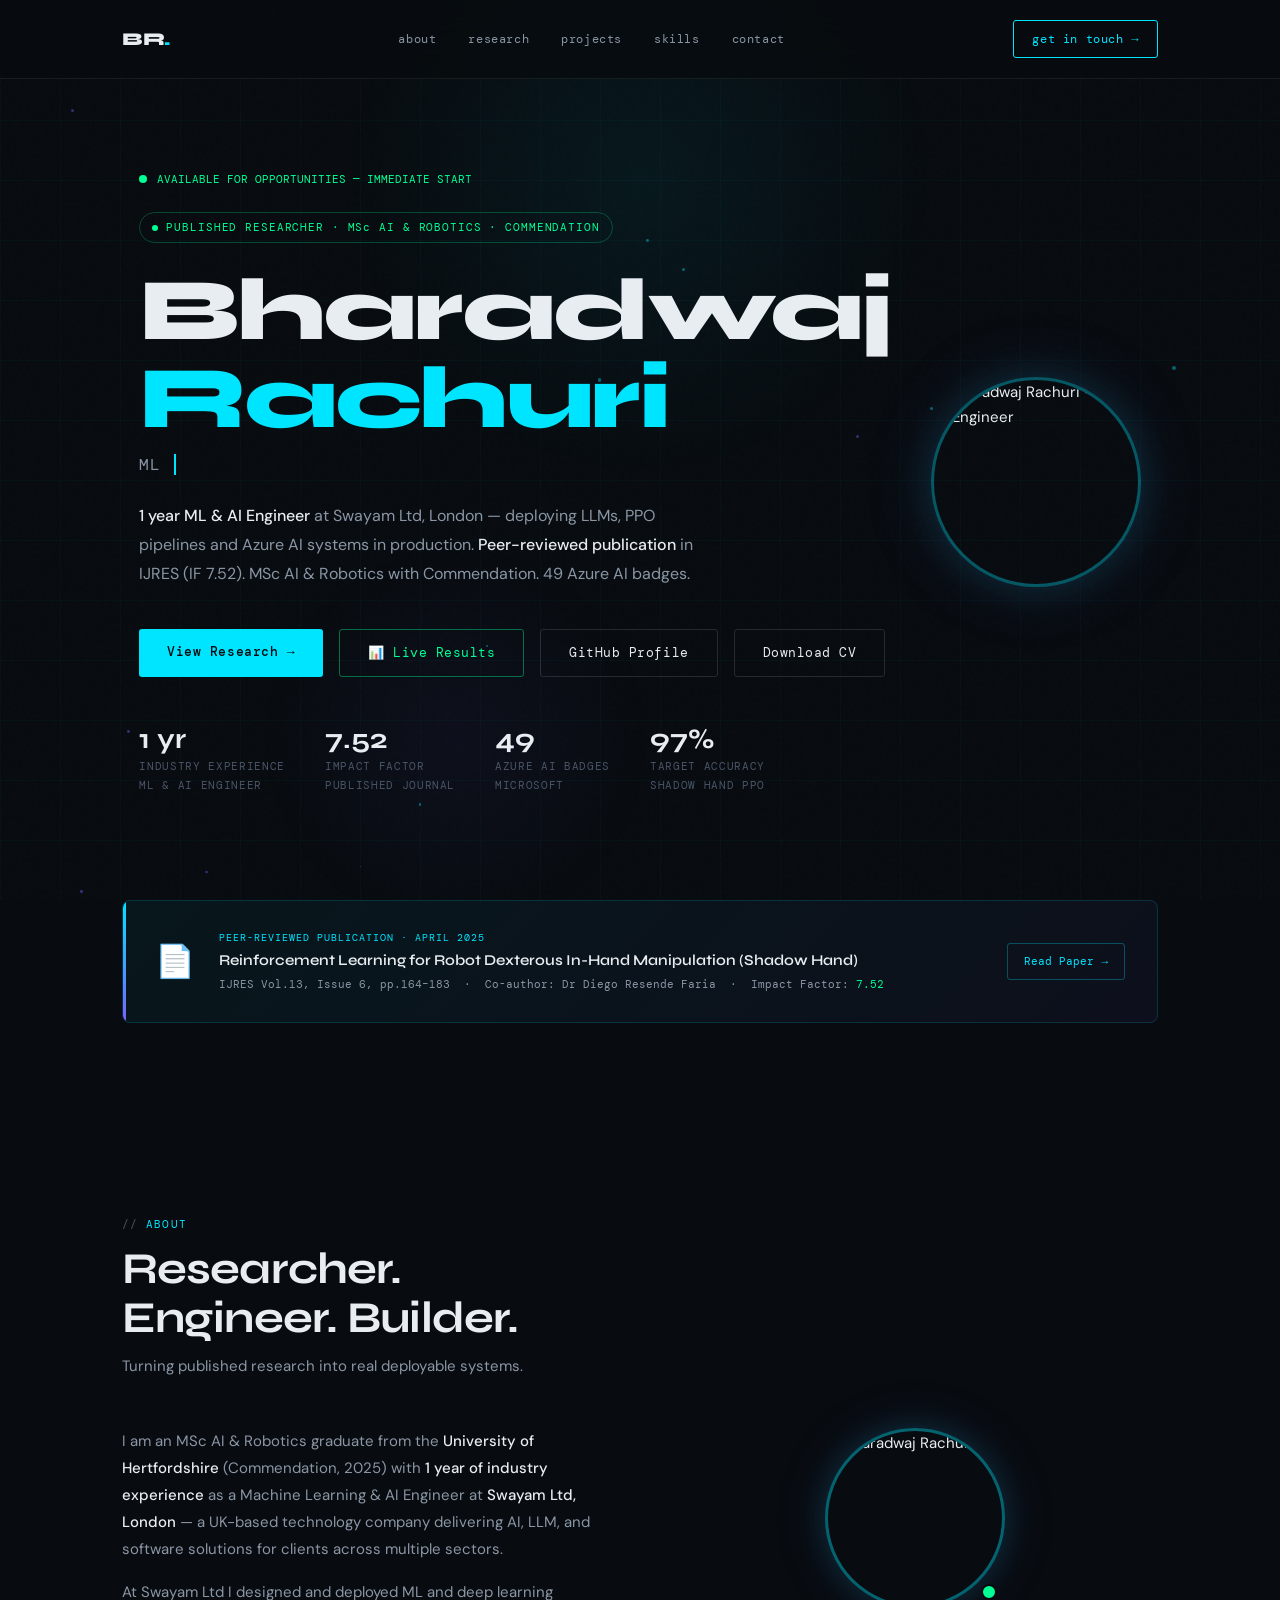
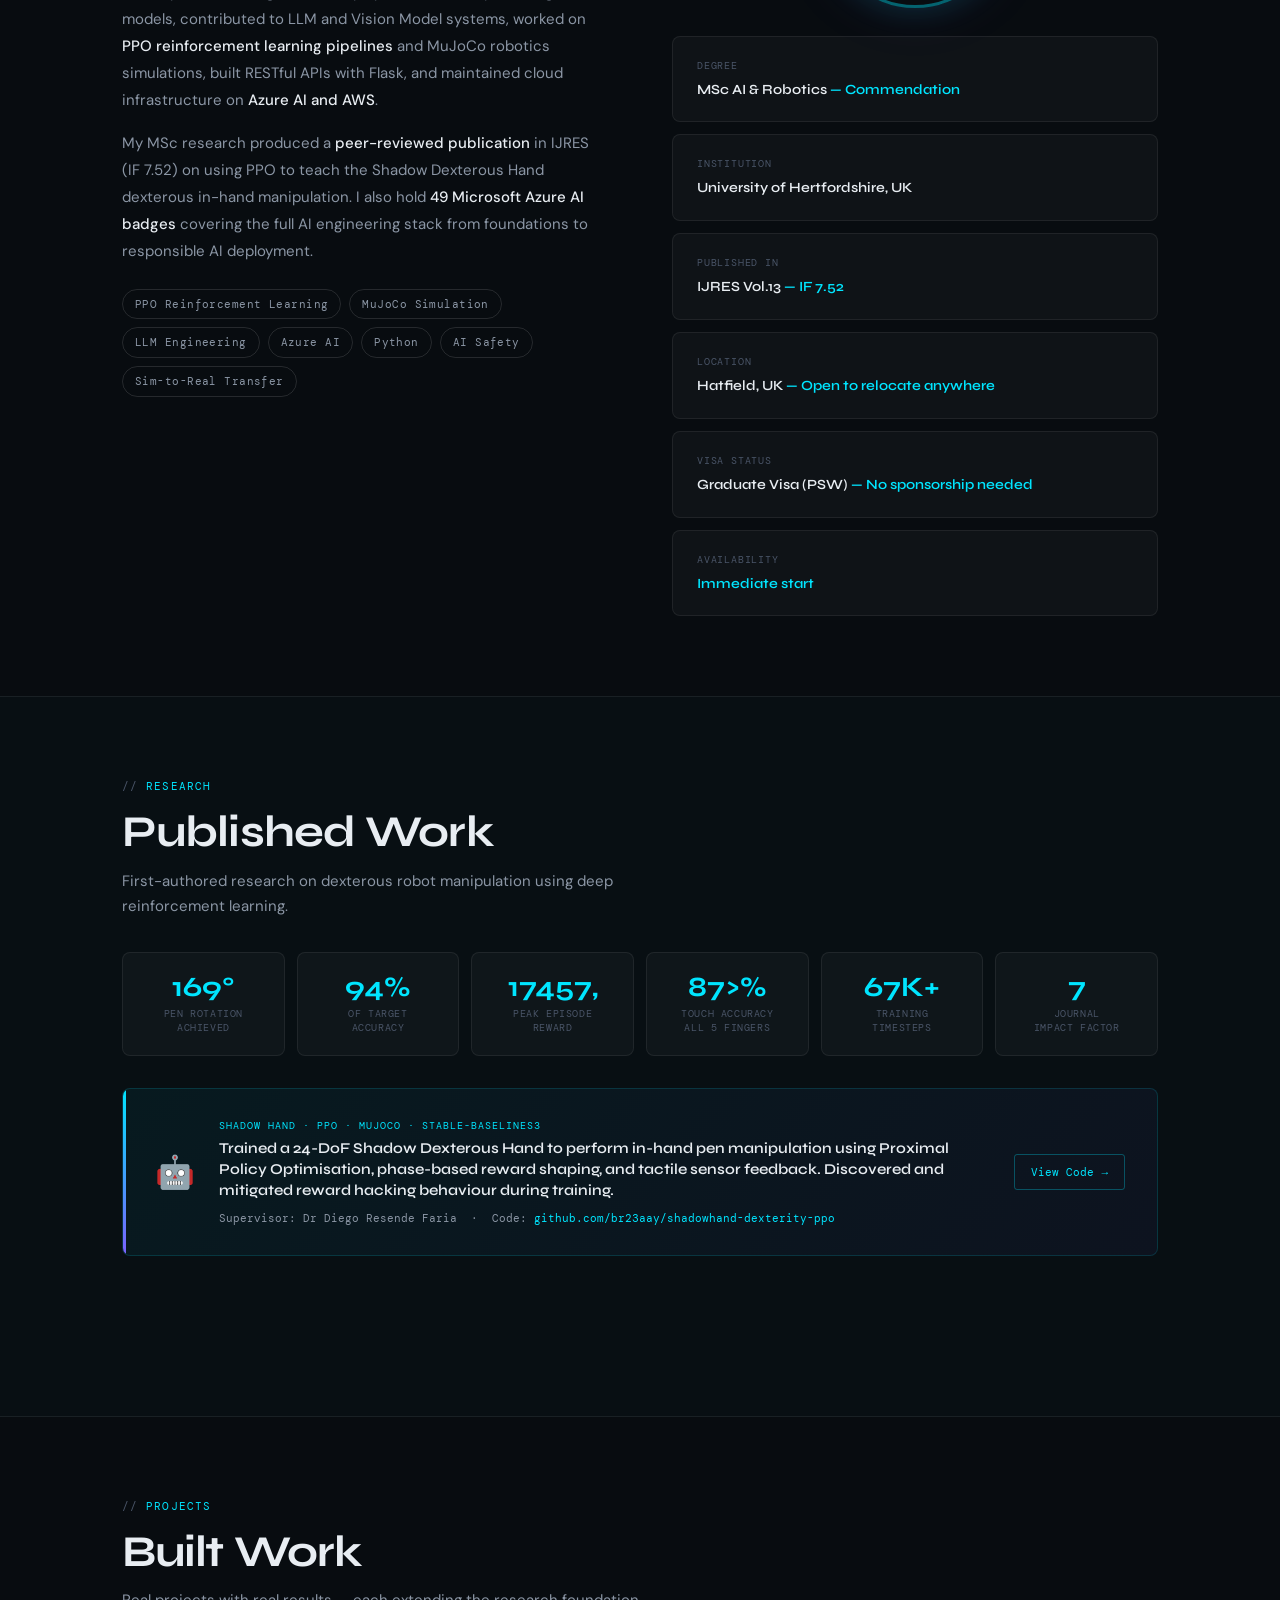
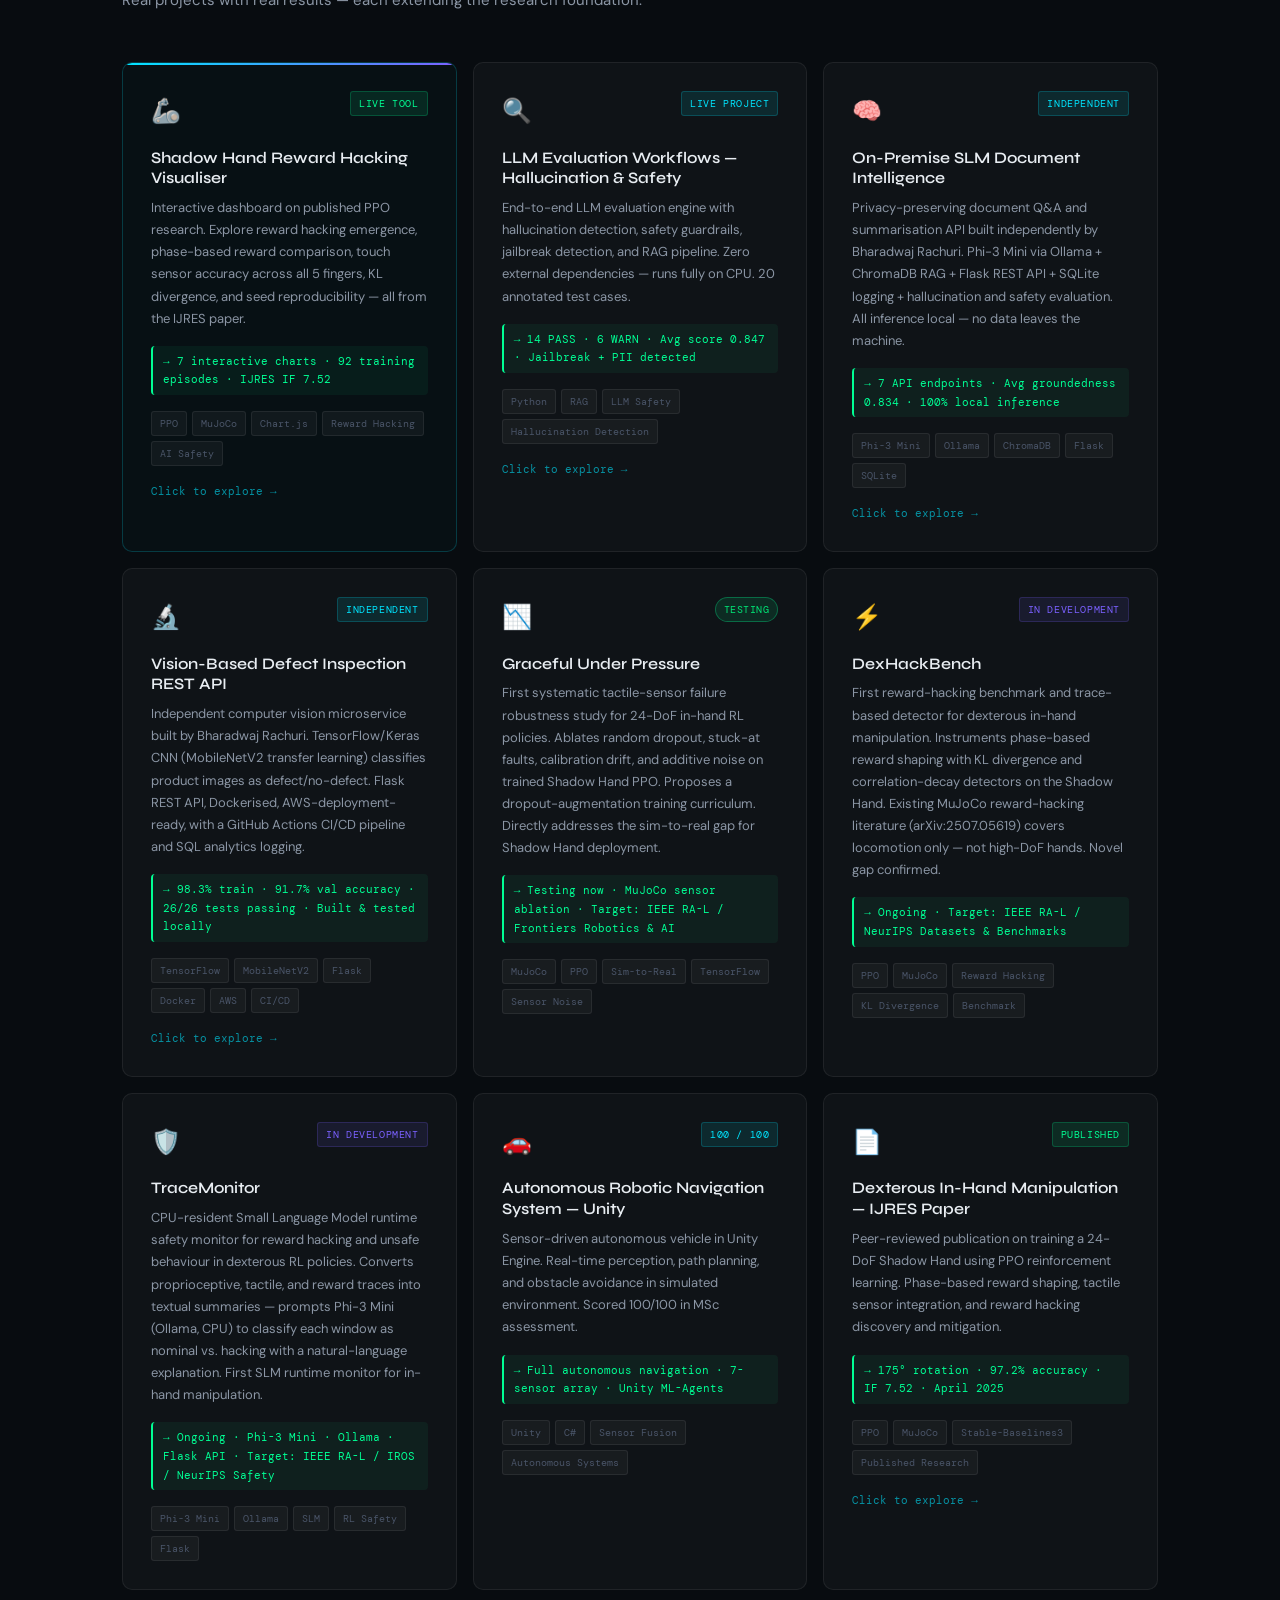
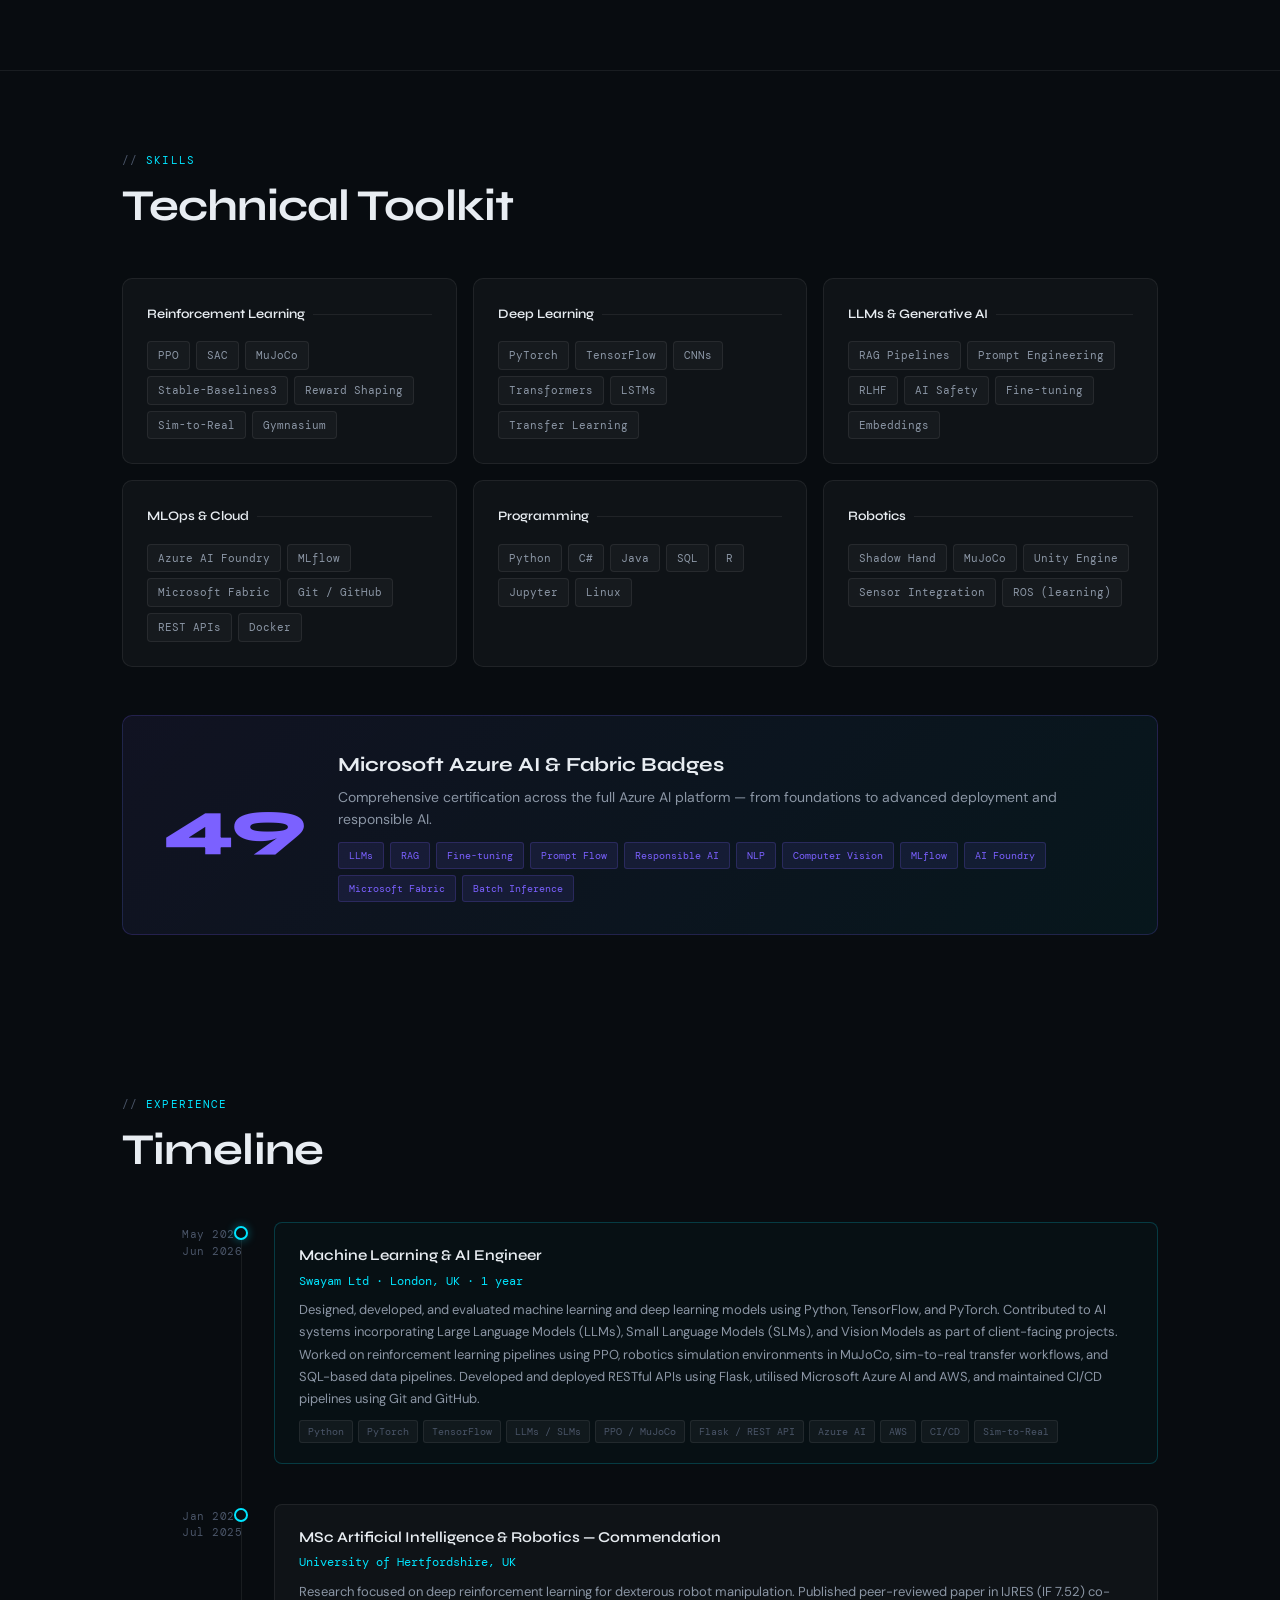
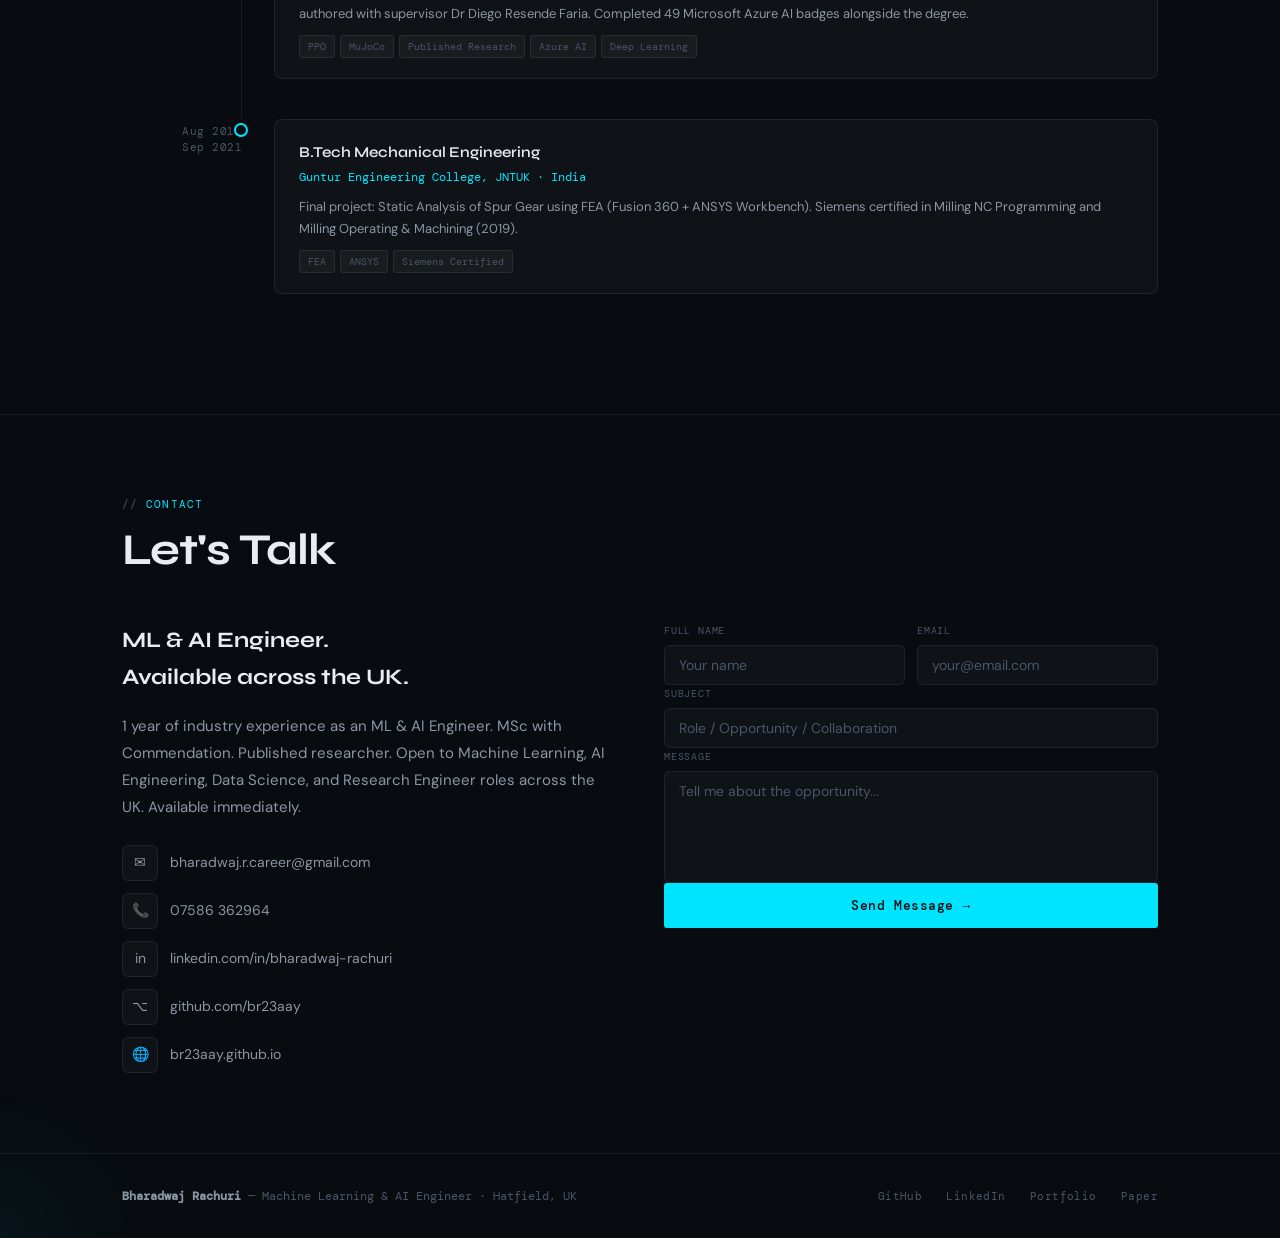
==== index.html @ def042d3 "Refactor project cards and add modals for details" ====
<!DOCTYPE html>
<html lang="en">
<head>
<meta charset="UTF-8">
<meta name="viewport" content="width=device-width, initial-scale=1.0">
<title>Bharadwaj Rachuri — Machine Learning & AI Engineer</title>

<!-- SEO -->
<meta name="description" content="Machine Learning & AI Engineer with 1 year industry experience. MSc AI & Robotics (Commendation). Peer-reviewed publication in IJRES (IF 7.52). 49 Azure AI badges. Based in Hatfield, UK.">
<meta name="keywords" content="Machine Learning Engineer, AI Engineer, Reinforcement Learning, Shadow Hand, PPO, MuJoCo, LLM, RAG, Azure AI, Python, PyTorch, UK">
<meta name="author" content="Bharadwaj Rachuri">
<meta name="robots" content="index, follow">

<!-- Open Graph — LinkedIn / Twitter previews -->
<meta property="og:title" content="Bharadwaj Rachuri — ML & AI Engineer | Published Researcher">
<meta property="og:description" content="1 year industry experience · MSc AI & Robotics Commendation · IJRES published paper (IF 7.52) · 49 Azure AI badges · Available immediately across UK.">
<meta property="og:image" content="https://raw.githubusercontent.com/br23aay/br23aay.github.io/main/Photo.jpg">
<meta property="og:url" content="https://br23aay.github.io">
<meta property="og:type" content="website">
<meta property="og:site_name" content="Bharadwaj Rachuri Portfolio">

<!-- Twitter Card -->
<meta name="twitter:card" content="summary_large_image">
<meta name="twitter:title" content="Bharadwaj Rachuri — ML & AI Engineer">
<meta name="twitter:description" content="Published researcher · MSc AI & Robotics · 49 Azure AI badges · Available immediately in UK">
<meta name="twitter:image" content="https://raw.githubusercontent.com/br23aay/br23aay.github.io/main/Photo.jpg">

<!-- Canonical -->
<link rel="canonical" href="https://br23aay.github.io">

<!-- Google tag (gtag.js) -->
<script async src="https://www.googletagmanager.com/gtag/js?id=G-F2FKEY97EV"></script>
<script>
  window.dataLayer = window.dataLayer || [];
  function gtag(){dataLayer.push(arguments);}
  gtag('js', new Date());
  gtag('config', 'G-F2FKEY97EV');
</script>
<link rel="preconnect" href="https://fonts.googleapis.com">
<link href="https://fonts.googleapis.com/css2?family=Syne:wght@400;500;600;700;800&family=DM+Mono:ital,wght@0,300;0,400;0,500;1,300&family=DM+Sans:ital,opsz,wght@0,9..40,300;0,9..40,400;0,9..40,500;1,9..40,300&display=swap" rel="stylesheet">
<style>
  :root {
    --bg: #080C10;
    --bg2: #0D1117;
    --bg3: #111820;
    --border: rgba(255,255,255,0.07);
    --border2: rgba(255,255,255,0.12);
    --accent: #00E5FF;
    --accent2: #7B61FF;
    --accent3: #00FF94;
    --text: #E8EDF2;
    --text2: #8B96A5;
    --text3: #4A5568;
    --card: rgba(255,255,255,0.03);
    --card-hover: rgba(255,255,255,0.06);
    --glow: 0 0 40px rgba(0,229,255,0.12);
    --glow2: 0 0 40px rgba(123,97,255,0.12);
  }

  *, *::before, *::after { box-sizing: border-box; margin: 0; padding: 0; }

  html { scroll-behavior: smooth; }

  body {
    background: var(--bg);
    color: var(--text);
    font-family: 'DM Sans', sans-serif;
    font-size: 15px;
    line-height: 1.7;
    overflow-x: hidden;
  }

  /* NOISE TEXTURE OVERLAY */
  body::before {
    content: '';
    position: fixed;
    inset: 0;
    background-image: url("data:image/svg+xml,%3Csvg viewBox='0 0 256 256' xmlns='http://www.w3.org/2000/svg'%3E%3Cfilter id='noise'%3E%3CfeTurbulence type='fractalNoise' baseFrequency='0.9' numOctaves='4' stitchTiles='stitch'/%3E%3C/filter%3E%3Crect width='100%25' height='100%25' filter='url(%23noise)' opacity='0.03'/%3E%3C/svg%3E");
    pointer-events: none;
    z-index: 0;
    opacity: 0.4;
  }

  /* GRID BACKGROUND */
  body::after {
    content: '';
    position: fixed;
    inset: 0;
    background-image:
      linear-gradient(rgba(0,229,255,0.03) 1px, transparent 1px),
      linear-gradient(90deg, rgba(0,229,255,0.03) 1px, transparent 1px);
    background-size: 60px 60px;
    pointer-events: none;
    z-index: 0;
  }

  .container { max-width: 1100px; margin: 0 auto; padding: 0 2rem; position: relative; z-index: 1; }

  /* ---- NAV ---- */
  nav {
    position: fixed;
    top: 0; left: 0; right: 0;
    z-index: 100;
    padding: 1.25rem 0;
    background: rgba(8,12,16,0.85);
    backdrop-filter: blur(20px);
    border-bottom: 1px solid var(--border);
  }
  nav .inner {
    max-width: 1100px; margin: 0 auto; padding: 0 2rem;
    display: flex; align-items: center; justify-content: space-between;
  }
  .nav-logo {
    font-family: 'Syne', sans-serif;
    font-weight: 800;
    font-size: 18px;
    color: var(--text);
    text-decoration: none;
    letter-spacing: -0.02em;
  }
  .nav-logo span { color: var(--accent); }
  .nav-links { display: flex; gap: 2rem; list-style: none; }
  .nav-links a {
    font-family: 'DM Mono', monospace;
    font-size: 12px;
    color: var(--text2);
    text-decoration: none;
    letter-spacing: 0.05em;
    transition: color 0.2s;
  }
  .nav-links a:hover { color: var(--accent); }
  .nav-cta {
    font-family: 'DM Mono', monospace;
    font-size: 12px;
    padding: 8px 18px;
    border: 1px solid var(--accent);
    color: var(--accent);
    text-decoration: none;
    border-radius: 3px;
    transition: all 0.2s;
    letter-spacing: 0.05em;
  }
  .nav-cta:hover { background: var(--accent); color: var(--bg); }

  /* ---- HERO ---- */
  #home {
    min-height: 100vh;
    display: flex;
    align-items: center;
    padding: 8rem 0 4rem;
    position: relative;
    overflow: hidden;
  }

  .hero-glow {
    position: absolute;
    top: 20%; left: 50%;
    transform: translate(-50%, -50%);
    width: 600px; height: 600px;
    background: radial-gradient(circle, rgba(0,229,255,0.06) 0%, transparent 70%);
    pointer-events: none;
  }
  .hero-glow2 {
    position: absolute;
    top: 60%; left: 20%;
    width: 400px; height: 400px;
    background: radial-gradient(circle, rgba(123,97,255,0.05) 0%, transparent 70%);
    pointer-events: none;
  }

  .hero-badge {
    display: inline-flex;
    align-items: center;
    gap: 8px;
    font-family: 'DM Mono', monospace;
    font-size: 11px;
    color: var(--accent3);
    border: 1px solid rgba(0,255,148,0.25);
    padding: 5px 12px;
    border-radius: 20px;
    margin-bottom: 1.5rem;
    letter-spacing: 0.08em;
    animation: fadeUp 0.6s ease both;
  }
  .hero-badge::before {
    content: '';
    width: 6px; height: 6px;
    background: var(--accent3);
    border-radius: 50%;
    animation: pulse 2s infinite;
  }

  @keyframes pulse {
    0%, 100% { opacity: 1; transform: scale(1); }
    50% { opacity: 0.5; transform: scale(1.3); }
  }

  .hero-name {
    font-family: 'Syne', sans-serif;
    font-weight: 800;
    font-size: clamp(3rem, 7vw, 5.5rem);
    line-height: 1;
    letter-spacing: -0.03em;
    color: var(--text);
    animation: fadeUp 0.6s 0.1s ease both;
    margin-bottom: 0.5rem;
  }
  .hero-name .accent { color: var(--accent); }

  .hero-title {
    font-family: 'DM Mono', monospace;
    font-size: clamp(13px, 2vw, 16px);
    color: var(--text2);
    letter-spacing: 0.05em;
    margin-bottom: 1.5rem;
    animation: fadeUp 0.6s 0.2s ease both;
  }
  .hero-title .sep { color: var(--accent2); margin: 0 8px; }

  .hero-desc {
    max-width: 580px;
    font-size: 16px;
    color: var(--text2);
    line-height: 1.8;
    margin-bottom: 2.5rem;
    animation: fadeUp 0.6s 0.3s ease both;
  }
  .hero-desc strong { color: var(--text); font-weight: 500; }

  .hero-actions {
    display: flex;
    gap: 1rem;
    flex-wrap: wrap;
    margin-bottom: 3rem;
    animation: fadeUp 0.6s 0.4s ease both;
  }

  .btn-primary {
    font-family: 'DM Mono', monospace;
    font-size: 13px;
    padding: 12px 28px;
    background: var(--accent);
    color: var(--bg);
    text-decoration: none;
    border-radius: 3px;
    font-weight: 500;
    letter-spacing: 0.04em;
    transition: all 0.2s;
    border: none; cursor: pointer;
  }
  .btn-primary:hover { background: #33EAFF; transform: translateY(-1px); box-shadow: 0 8px 30px rgba(0,229,255,0.3); }

  .btn-secondary {
    font-family: 'DM Mono', monospace;
    font-size: 13px;
    padding: 12px 28px;
    border: 1px solid var(--border2);
    color: var(--text);
    text-decoration: none;
    border-radius: 3px;
    letter-spacing: 0.04em;
    transition: all 0.2s;
  }
  .btn-secondary:hover { border-color: var(--accent); color: var(--accent); }

  .hero-stats {
    display: flex;
    gap: 2.5rem;
    flex-wrap: wrap;
    animation: fadeUp 0.6s 0.5s ease both;
  }
  .hero-stat-val {
    font-family: 'Syne', sans-serif;
    font-size: 28px;
    font-weight: 700;
    color: var(--text);
    line-height: 1;
  }
  .hero-stat-val span { color: var(--accent); }
  .hero-stat-lbl {
    font-family: 'DM Mono', monospace;
    font-size: 11px;
    color: var(--text3);
    letter-spacing: 0.06em;
    margin-top: 4px;
  }

  /* ---- PAPER BANNER ---- */
  .paper-banner {
    margin: 0 0 5rem;
    background: linear-gradient(135deg, rgba(0,229,255,0.05) 0%, rgba(123,97,255,0.05) 100%);
    border: 1px solid rgba(0,229,255,0.15);
    border-radius: 8px;
    padding: 1.75rem 2rem;
    display: flex;
    align-items: center;
    gap: 1.5rem;
    flex-wrap: wrap;
    position: relative;
    overflow: hidden;
  }
  .paper-banner::before {
    content: '';
    position: absolute;
    top: 0; left: 0;
    width: 3px; height: 100%;
    background: linear-gradient(180deg, var(--accent), var(--accent2));
  }
  .paper-icon {
    font-size: 2rem;
    flex-shrink: 0;
  }
  .paper-content { flex: 1; min-width: 200px; }
  .paper-label {
    font-family: 'DM Mono', monospace;
    font-size: 10px;
    color: var(--accent);
    letter-spacing: 0.1em;
    margin-bottom: 4px;
  }
  .paper-title {
    font-family: 'Syne', sans-serif;
    font-size: 15px;
    font-weight: 600;
    color: var(--text);
    line-height: 1.4;
    margin-bottom: 4px;
  }
  .paper-meta {
    font-family: 'DM Mono', monospace;
    font-size: 11px;
    color: var(--text2);
  }
  .paper-meta .if { color: var(--accent3); }
  .paper-btn {
    font-family: 'DM Mono', monospace;
    font-size: 11px;
    padding: 8px 16px;
    border: 1px solid rgba(0,229,255,0.3);
    color: var(--accent);
    text-decoration: none;
    border-radius: 3px;
    transition: all 0.2s;
    white-space: nowrap;
    flex-shrink: 0;
  }
  .paper-btn:hover { background: rgba(0,229,255,0.1); }

  /* ---- SECTION HEADERS ---- */
  .section { padding: 5rem 0; }
  .section-tag {
    font-family: 'DM Mono', monospace;
    font-size: 11px;
    color: var(--accent);
    letter-spacing: 0.1em;
    margin-bottom: 0.75rem;
    display: flex;
    align-items: center;
    gap: 8px;
  }
  .section-tag::before {
    content: '//';
    color: var(--text3);
  }
  .section-title {
    font-family: 'Syne', sans-serif;
    font-weight: 700;
    font-size: clamp(2rem, 4vw, 2.75rem);
    letter-spacing: -0.02em;
    line-height: 1.1;
    margin-bottom: 0.75rem;
  }
  .section-sub {
    font-size: 15px;
    color: var(--text2);
    max-width: 520px;
    line-height: 1.7;
  }

  /* ---- ABOUT ---- */
  .about-grid {
    display: grid;
    grid-template-columns: 1fr 1fr;
    gap: 4rem;
    align-items: start;
    margin-top: 3rem;
  }
  .about-text p {
    color: var(--text2);
    margin-bottom: 1rem;
    font-size: 15px;
    line-height: 1.8;
  }
  .about-text p strong { color: var(--text); font-weight: 500; }
  .about-pills { display: flex; flex-wrap: wrap; gap: 8px; margin-top: 1.5rem; }
  .pill {
    font-family: 'DM Mono', monospace;
    font-size: 11px;
    padding: 5px 12px;
    border: 1px solid var(--border2);
    border-radius: 20px;
    color: var(--text2);
    letter-spacing: 0.04em;
  }

  .about-cards { display: flex; flex-direction: column; gap: 12px; }
  .about-card {
    background: var(--card);
    border: 1px solid var(--border);
    border-radius: 8px;
    padding: 1.25rem 1.5rem;
    transition: all 0.2s;
  }
  .about-card:hover { background: var(--card-hover); border-color: var(--border2); }
  .about-card-label {
    font-family: 'DM Mono', monospace;
    font-size: 10px;
    color: var(--text3);
    letter-spacing: 0.08em;
    margin-bottom: 4px;
  }
  .about-card-val {
    font-family: 'Syne', sans-serif;
    font-size: 14px;
    font-weight: 600;
    color: var(--text);
  }
  .about-card-val .accent { color: var(--accent); }

  /* ---- PROJECTS ---- */
  .projects-grid {
    display: grid;
    grid-template-columns: repeat(auto-fit, minmax(300px, 1fr));
    gap: 16px;
    margin-top: 3rem;
  }
  .project-card {
    background: var(--card);
    border: 1px solid var(--border);
    border-radius: 10px;
    padding: 1.75rem;
    position: relative;
    overflow: hidden;
    transition: all 0.25s;
    text-decoration: none;
    display: block;
  }
  .project-card::before {
    content: '';
    position: absolute;
    top: 0; left: 0; right: 0;
    height: 2px;
    background: linear-gradient(90deg, var(--accent), var(--accent2));
    opacity: 0;
    transition: opacity 0.2s;
  }
  .project-card:hover { background: var(--card-hover); border-color: var(--border2); transform: translateY(-2px); box-shadow: var(--glow); }
  .project-card:hover::before { opacity: 1; }
  .project-card.featured { border-color: rgba(0,229,255,0.2); background: rgba(0,229,255,0.02); }
  .project-card.featured::before { opacity: 1; }

  .project-top {
    display: flex;
    align-items: flex-start;
    justify-content: space-between;
    gap: 8px;
    margin-bottom: 1rem;
  }
  .project-icon { font-size: 1.5rem; }
  .project-badge {
    font-family: 'DM Mono', monospace;
    font-size: 10px;
    padding: 3px 8px;
    border-radius: 3px;
    letter-spacing: 0.06em;
    white-space: nowrap;
  }
  .badge-pub { background: rgba(0,255,148,0.1); color: var(--accent3); border: 1px solid rgba(0,255,148,0.2); }
  .badge-live { background: rgba(0,229,255,0.1); color: var(--accent); border: 1px solid rgba(0,229,255,0.2); }
  .badge-wip { background: rgba(123,97,255,0.1); color: var(--accent2); border: 1px solid rgba(123,97,255,0.2); }

  .project-title {
    font-family: 'Syne', sans-serif;
    font-size: 16px;
    font-weight: 600;
    color: var(--text);
    margin-bottom: 8px;
    line-height: 1.3;
  }
  .project-desc {
    font-size: 13px;
    color: var(--text2);
    line-height: 1.7;
    margin-bottom: 1rem;
  }
  .project-result {
    font-family: 'DM Mono', monospace;
    font-size: 11px;
    color: var(--accent3);
    margin-bottom: 1rem;
    padding: 6px 10px;
    background: rgba(0,255,148,0.05);
    border-radius: 4px;
    border-left: 2px solid var(--accent3);
  }
  .project-tags { display: flex; flex-wrap: wrap; gap: 5px; }
  .project-tag {
    font-family: 'DM Mono', monospace;
    font-size: 10px;
    padding: 3px 8px;
    background: rgba(255,255,255,0.04);
    border: 1px solid var(--border);
    border-radius: 3px;
    color: var(--text3);
  }

  /* ---- SKILLS ---- */
  .skills-grid {
    display: grid;
    grid-template-columns: repeat(auto-fit, minmax(280px, 1fr));
    gap: 16px;
    margin-top: 3rem;
  }
  .skill-card {
    background: var(--card);
    border: 1px solid var(--border);
    border-radius: 10px;
    padding: 1.5rem;
  }
  .skill-card-title {
    font-family: 'Syne', sans-serif;
    font-size: 13px;
    font-weight: 600;
    color: var(--text);
    margin-bottom: 1rem;
    display: flex;
    align-items: center;
    gap: 8px;
  }
  .skill-card-title::after {
    content: '';
    flex: 1;
    height: 1px;
    background: var(--border);
  }
  .skill-list { display: flex; flex-wrap: wrap; gap: 6px; }
  .skill-item {
    font-family: 'DM Mono', monospace;
    font-size: 11px;
    padding: 4px 10px;
    background: rgba(255,255,255,0.03);
    border: 1px solid var(--border);
    border-radius: 4px;
    color: var(--text2);
    transition: all 0.15s;
  }
  .skill-item:hover { border-color: var(--accent); color: var(--accent); background: rgba(0,229,255,0.05); }

  /* ---- CERTIFICATIONS ---- */
  .cert-banner {
    background: linear-gradient(135deg, rgba(123,97,255,0.08), rgba(0,229,255,0.05));
    border: 1px solid rgba(123,97,255,0.2);
    border-radius: 10px;
    padding: 2rem 2.5rem;
    display: flex;
    align-items: center;
    gap: 2rem;
    margin-top: 3rem;
    flex-wrap: wrap;
  }
  .cert-number {
    font-family: 'Syne', sans-serif;
    font-size: 4rem;
    font-weight: 800;
    color: var(--accent2);
    line-height: 1;
    flex-shrink: 0;
  }
  .cert-detail { flex: 1; min-width: 200px; }
  .cert-detail h3 {
    font-family: 'Syne', sans-serif;
    font-size: 20px;
    font-weight: 700;
    color: var(--text);
    margin-bottom: 4px;
  }
  .cert-detail p { font-size: 14px; color: var(--text2); line-height: 1.6; }
  .cert-topics { display: flex; flex-wrap: wrap; gap: 6px; margin-top: 12px; }
  .cert-topic {
    font-family: 'DM Mono', monospace;
    font-size: 10px;
    padding: 4px 10px;
    background: rgba(123,97,255,0.1);
    border: 1px solid rgba(123,97,255,0.2);
    border-radius: 3px;
    color: var(--accent2);
  }

  /* ---- EXPERIENCE TIMELINE ---- */
  .timeline { margin-top: 3rem; }
  .timeline-item {
    display: grid;
    grid-template-columns: 120px 1fr;
    gap: 2rem;
    margin-bottom: 2.5rem;
    position: relative;
  }
  .timeline-item::after {
    content: '';
    position: absolute;
    left: 119px;
    top: 8px; bottom: -2.5rem;
    width: 1px;
    background: var(--border);
  }
  .timeline-item:last-child::after { display: none; }
  .timeline-date {
    font-family: 'DM Mono', monospace;
    font-size: 11px;
    color: var(--text3);
    padding-top: 4px;
    text-align: right;
    letter-spacing: 0.04em;
    line-height: 1.5;
  }
  .timeline-dot {
    position: absolute;
    left: 112px;
    top: 4px;
    width: 14px; height: 14px;
    border-radius: 50%;
    background: var(--bg);
    border: 2px solid var(--accent);
    z-index: 1;
  }
  .timeline-content {
    background: var(--card);
    border: 1px solid var(--border);
    border-radius: 8px;
    padding: 1.25rem 1.5rem;
  }
  .timeline-role {
    font-family: 'Syne', sans-serif;
    font-size: 15px;
    font-weight: 600;
    color: var(--text);
    margin-bottom: 2px;
  }
  .timeline-company {
    font-family: 'DM Mono', monospace;
    font-size: 12px;
    color: var(--accent);
    margin-bottom: 8px;
  }
  .timeline-desc { font-size: 13px; color: var(--text2); line-height: 1.7; }
  .timeline-tags { display: flex; flex-wrap: wrap; gap: 5px; margin-top: 10px; }
  .timeline-tag {
    font-family: 'DM Mono', monospace;
    font-size: 10px;
    padding: 2px 8px;
    background: rgba(255,255,255,0.04);
    border: 1px solid var(--border);
    border-radius: 3px;
    color: var(--text3);
  }

  /* ---- RESEARCH METRICS ---- */
  .metrics-grid {
    display: grid;
    grid-template-columns: repeat(auto-fit, minmax(160px, 1fr));
    gap: 12px;
    margin-top: 2rem;
  }
  .metric-card {
    background: var(--card);
    border: 1px solid var(--border);
    border-radius: 8px;
    padding: 1.25rem;
    text-align: center;
  }
  .metric-val {
    font-family: 'Syne', sans-serif;
    font-size: 1.75rem;
    font-weight: 700;
    color: var(--accent);
    line-height: 1;
    margin-bottom: 6px;
  }
  .metric-lbl {
    font-family: 'DM Mono', monospace;
    font-size: 10px;
    color: var(--text3);
    letter-spacing: 0.06em;
    line-height: 1.4;
  }

  /* ---- CONTACT ---- */
  .contact-grid {
    display: grid;
    grid-template-columns: 1fr 1fr;
    gap: 3rem;
    margin-top: 3rem;
  }
  .contact-info h3 {
    font-family: 'Syne', sans-serif;
    font-size: 22px;
    font-weight: 700;
    margin-bottom: 1rem;
  }
  .contact-info p { color: var(--text2); font-size: 15px; line-height: 1.8; margin-bottom: 1.5rem; }
  .contact-items { display: flex; flex-direction: column; gap: 12px; }
  .contact-item {
    display: flex;
    align-items: center;
    gap: 12px;
    text-decoration: none;
    color: var(--text2);
    font-size: 14px;
    transition: color 0.2s;
  }
  .contact-item:hover { color: var(--accent); }
  .contact-item-icon {
    width: 36px; height: 36px;
    background: var(--card);
    border: 1px solid var(--border);
    border-radius: 6px;
    display: flex; align-items: center; justify-content: center;
    font-size: 14px;
    flex-shrink: 0;
    transition: all 0.2s;
  }
  .contact-item:hover .contact-item-icon { border-color: var(--accent); background: rgba(0,229,255,0.05); }

  .contact-form { display: flex; flex-direction: column; gap: 12px; }
  .form-row { display: grid; grid-template-columns: 1fr 1fr; gap: 12px; }
  .form-field {
    display: flex;
    flex-direction: column;
    gap: 6px;
  }
  .form-field label {
    font-family: 'DM Mono', monospace;
    font-size: 10px;
    color: var(--text3);
    letter-spacing: 0.08em;
  }
  .form-field input, .form-field textarea {
    background: var(--card);
    border: 1px solid var(--border);
    border-radius: 6px;
    padding: 10px 14px;
    color: var(--text);
    font-family: 'DM Sans', sans-serif;
    font-size: 14px;
    outline: none;
    transition: border-color 0.2s;
    resize: none;
  }
  .form-field input:focus, .form-field textarea:focus { border-color: var(--accent); }
  .form-field input::placeholder, .form-field textarea::placeholder { color: var(--text3); }

  /* ---- FOOTER ---- */
  footer {
    border-top: 1px solid var(--border);
    padding: 2rem 0;
    position: relative;
    z-index: 1;
  }
  footer .inner {
    max-width: 1100px; margin: 0 auto; padding: 0 2rem;
    display: flex; align-items: center; justify-content: space-between; flex-wrap: wrap; gap: 1rem;
  }
  .footer-left {
    font-family: 'DM Mono', monospace;
    font-size: 12px;
    color: var(--text3);
  }
  .footer-left strong { color: var(--text2); }
  .footer-links { display: flex; gap: 1.5rem; }
  .footer-links a {
    font-family: 'DM Mono', monospace;
    font-size: 11px;
    color: var(--text3);
    text-decoration: none;
    transition: color 0.2s;
    letter-spacing: 0.04em;
  }
  .footer-links a:hover { color: var(--accent); }

  /* ---- ANIMATIONS ---- */
  @keyframes fadeUp {
    from { opacity: 0; transform: translateY(20px); }
    to { opacity: 1; transform: translateY(0); }
  }

  .reveal {
    opacity: 0;
    transform: translateY(24px);
    transition: opacity 0.6s ease, transform 0.6s ease;
  }
  .reveal.visible { opacity: 1; transform: translateY(0); }

  /* ---- DIVIDER ---- */
  .divider {
    border: none;
    border-top: 1px solid var(--border);
    margin: 1.5rem 0;
  }

  /* ---- AVAILABILITY ---- */
  .avail-bar {
    display: flex;
    align-items: center;
    gap: 10px;
    font-family: 'DM Mono', monospace;
    font-size: 11px;
    color: var(--accent3);
    margin-bottom: 1.5rem;
    animation: fadeUp 0.6s 0.05s ease both;
  }
  .avail-dot {
    width: 8px; height: 8px;
    background: var(--accent3);
    border-radius: 50%;
    animation: pulse 2s infinite;
  }

  /* ============================================================
     RESPONSIVE — FULL MOBILE SUPPORT
  ============================================================ */

  /* Hamburger button */
  .hamburger {
    display: none;
    flex-direction: column;
    gap: 5px;
    cursor: pointer;
    padding: 6px;
    background: none;
    border: none;
    z-index: 200;
  }
  .hamburger span {
    display: block;
    width: 24px; height: 2px;
    background: var(--text);
    border-radius: 2px;
    transition: all 0.3s ease;
  }
  .hamburger.open span:nth-child(1) { transform: translateY(7px) rotate(45deg); }
  .hamburger.open span:nth-child(2) { opacity: 0; transform: scaleX(0); }
  .hamburger.open span:nth-child(3) { transform: translateY(-7px) rotate(-45deg); }

  /* Mobile nav drawer */
  .mobile-nav {
    display: none;
    position: fixed;
    top: 0; left: 0; right: 0; bottom: 0;
    background: rgba(8,12,16,0.97);
    backdrop-filter: blur(20px);
    z-index: 150;
    flex-direction: column;
    align-items: center;
    justify-content: center;
    gap: 2rem;
    opacity: 0;
    transform: translateY(-20px);
    transition: all 0.3s ease;
    position: fixed;
  }
  .mobile-nav.open {
    opacity: 1;
    transform: translateY(0);
  }
  .mobile-nav a {
    font-family: 'Syne', sans-serif;
    font-size: 2rem;
    font-weight: 700;
    color: var(--text);
    text-decoration: none;
    letter-spacing: -0.02em;
    transition: color 0.2s;
  }
  .mobile-nav a:hover { color: var(--accent); }
  .mobile-nav .mob-cta {
    font-family: 'DM Mono', monospace;
    font-size: 13px;
    padding: 12px 28px;
    border: 1px solid var(--accent);
    color: var(--accent);
    border-radius: 3px;
    margin-top: 1rem;
  }

  /* ---- TABLET (max 1024px) ---- */
  @media (max-width: 1024px) {
    .projects-grid { grid-template-columns: repeat(2, 1fr); }
    .skills-grid { grid-template-columns: repeat(2, 1fr); }
    .metrics-grid { grid-template-columns: repeat(3, 1fr); }
  }

  /* ---- MOBILE (max 768px) ---- */
  @media (max-width: 768px) {

    /* Nav */
    .nav-links { display: none; }
    .nav-cta { display: none; }
    .hamburger { display: flex; }

    /* Container padding */
    .container { padding: 0 1.25rem; }

    /* Hero */
    #home { padding: 6rem 0 3rem; min-height: auto; }
    #home > .container > div:first-child {
      flex-direction: column-reverse !important;
      align-items: center !important;
      text-align: center;
      gap: 1.5rem !important;
    }
    .hero-name { font-size: 2.8rem; text-align: center; }
    .hero-title { font-size: 12px; text-align: center; }
    .hero-desc { font-size: 14px; text-align: center; margin: 0 auto 1.5rem; }
    .hero-badge { font-size: 10px; justify-content: center; }
    .avail-bar { justify-content: center; }
    .hero-actions {
      justify-content: center;
      flex-direction: column;
      align-items: center;
      gap: 10px;
    }
    .hero-actions a { width: 100%; text-align: center; }
    .hero-stats {
      justify-content: center;
      gap: 1rem;
      flex-wrap: wrap;
    }
    .hero-stats > div { min-width: 80px; text-align: center; }
    .hero-stat-val { font-size: 22px; }

    /* Hero photo */
    #home > .container > div:first-child > div:last-child > div {
      width: 160px !important;
      height: 160px !important;
    }

    /* Section headers */
    .section { padding: 3rem 0; }
    .section-title { font-size: 1.8rem; }
    .section-sub { font-size: 14px; }

    /* About */
    .about-grid { grid-template-columns: 1fr; gap: 1.5rem; }
    .about-text p { font-size: 14px; }
    .about-cards > div:first-child { justify-content: center; }

    /* Paper banner */
    .paper-banner {
      flex-direction: column;
      gap: 1rem;
      padding: 1.25rem;
    }
    .paper-title { font-size: 13px; }
    .paper-btn { width: 100%; text-align: center; }

    /* Research metrics */
    .metrics-grid { grid-template-columns: repeat(2, 1fr); gap: 8px; }
    .metric-val { font-size: 1.4rem; }

    /* Projects */
    .projects-grid { grid-template-columns: 1fr; gap: 12px; }
    .project-card { padding: 1.25rem; }

    /* Skills */
    .skills-grid { grid-template-columns: 1fr; gap: 10px; }

    /* Cert banner */
    .cert-banner {
      flex-direction: column;
      gap: 1rem;
      padding: 1.25rem;
      text-align: center;
    }
    .cert-number { font-size: 3rem; }
    .cert-topics { justify-content: center; }

    /* Timeline */
    .timeline-item {
      grid-template-columns: 70px 1fr;
      gap: 0.75rem;
    }
    .timeline-item::after { left: 69px; }
    .timeline-dot { left: 62px; width: 12px; height: 12px; }
    .timeline-date { font-size: 10px; }
    .timeline-role { font-size: 14px; }
    .timeline-company { font-size: 11px; }
    .timeline-desc { font-size: 12px; }
    .timeline-content { padding: 1rem; }

    /* Contact */
    .contact-grid { grid-template-columns: 1fr; gap: 2rem; }
    .form-row { grid-template-columns: 1fr; }
    .contact-info h3 { font-size: 1.4rem; }

    /* Footer */
    footer .inner {
      flex-direction: column;
      align-items: center;
      text-align: center;
      gap: 1rem;
    }
    .footer-links { flex-wrap: wrap; justify-content: center; gap: 1rem; }

    /* Cert banner number */
    .cert-detail h3 { font-size: 16px; }
    .cert-detail p { font-size: 13px; }
  }

  /* ---- SMALL MOBILE (max 480px) ---- */
  @media (max-width: 480px) {
    .hero-name { font-size: 2.2rem; }
    .metrics-grid { grid-template-columns: repeat(2, 1fr); }
    .hero-stats { gap: 0.75rem; }
    .hero-stat-val { font-size: 20px; }
    .hero-stat-lbl { font-size: 9px; }
    .section-title { font-size: 1.6rem; }
    .about-card-val { font-size: 13px; }
    .timeline-item { grid-template-columns: 60px 1fr; }
    .timeline-item::after { left: 59px; }
    .timeline-dot { left: 52px; }
  }
</style>

<!-- MOBILE NAV DRAWER -->
<div class="mobile-nav" id="mobileNav">
  <button onclick="closeMobileNav()" style="position:absolute;top:1.5rem;right:1.5rem;background:none;border:1px solid rgba(255,255,255,0.15);border-radius:50%;width:36px;height:36px;color:var(--text);font-size:16px;cursor:pointer;display:flex;align-items:center;justify-content:center;transition:all 0.2s;" onmouseover="this.style.borderColor='var(--accent)';this.style.color='var(--accent)'" onmouseout="this.style.borderColor='rgba(255,255,255,0.15)';this.style.color='var(--text)'">✕</button>
  <a href="#about" onclick="closeMobileNav()">About</a>
  <a href="#research" onclick="closeMobileNav()">Research</a>
  <a href="#projects" onclick="closeMobileNav()">Projects</a>
  <a href="#skills" onclick="closeMobileNav()">Skills</a>
  <a href="#experience" onclick="closeMobileNav()">Experience</a>
  <a href="#contact" onclick="closeMobileNav()">Contact</a>
  <a href="https://br23aay.github.io/Bharadwaj_Rachuri_CV.pdf" target="_blank" class="mob-cta" onclick="closeMobileNav()">Download CV</a>
</div>
</head>
<body>

<!-- NAV -->
<nav>
  <div class="inner">
    <a href="#home" class="nav-logo">BR<span>.</span></a>
    <ul class="nav-links">
      <li><a href="#about">about</a></li>
      <li><a href="#research">research</a></li>
      <li><a href="#projects">projects</a></li>
      <li><a href="#skills">skills</a></li>
      <li><a href="#contact">contact</a></li>
    </ul>
    <a href="mailto:bharadwaj.r.career@gmail.com" class="nav-cta">get in touch →</a>
    <button class="hamburger" id="hamburger" onclick="toggleMobileNav()" aria-label="Menu">
      <span></span><span></span><span></span>
    </button>
  </div>
</nav>

<!-- HERO -->
<section id="home">
  <div class="hero-glow"></div>
  <div class="hero-glow2"></div>
  <div class="container">

    <div style="display:flex; align-items:center; justify-content:space-between; gap:2.5rem; flex-wrap:wrap;">
    <div style="flex:1; min-width:280px;">

    <div class="avail-bar">
      <span class="avail-dot"></span>
      AVAILABLE FOR OPPORTUNITIES — IMMEDIATE START
    </div>

    <div class="hero-badge">PUBLISHED RESEARCHER · MSc AI & ROBOTICS · COMMENDATION</div>

    <h1 class="hero-name">Bharadwaj<br><span class="accent">Rachuri</span></h1>

    <p class="hero-title">
      ML &amp; AI Engineer
      <span class="sep">/</span>
      Published Researcher
      <span class="sep">/</span>
      LLM · RL · Robotics
    </p>

    <p class="hero-desc">
      <strong>1 year ML & AI Engineer</strong> at Swayam Ltd, London — deploying LLMs, PPO pipelines and Azure AI systems in production. <strong>Peer-reviewed publication</strong> in IJRES (IF 7.52). MSc AI & Robotics with Commendation. 49 Azure AI badges.
    </p>

    <div class="hero-actions">
      <a href="#research" class="btn-primary" onclick="gtag('event','click',{event_category:'Hero',event_label:'View Research'})">View Research →</a>
      <a href="results-dashboard.html" class="btn-secondary" onclick="gtag('event','click',{event_category:'Hero',event_label:'Live Results'})" style="border-color:rgba(0,255,148,0.4);color:#00FF94;">📊 Live Results</a>
      <a href="https://github.com/br23aay" target="_blank" class="btn-secondary" onclick="gtag('event','click',{event_category:'Hero',event_label:'GitHub Profile'})">GitHub Profile</a>
      <a href="https://br23aay.github.io/Bharadwaj_Rachuri_CV.pdf" target="_blank" download="Bharadwaj_Rachuri_CV.pdf" class="btn-secondary" onclick="gtag('event','click',{event_category:'Hero',event_label:'Download CV'})">Download CV</a>
    </div>

    <div class="hero-stats">
      <div>
        <div class="hero-stat-val">1<span> yr</span></div>
        <div class="hero-stat-lbl">INDUSTRY EXPERIENCE<br>ML & AI ENGINEER</div>
      </div>
      <div>
        <div class="hero-stat-val">7<span>.52</span></div>
        <div class="hero-stat-lbl">IMPACT FACTOR<br>PUBLISHED JOURNAL</div>
      </div>
      <div>
        <div class="hero-stat-val">49</div>
        <div class="hero-stat-lbl">AZURE AI BADGES<br>MICROSOFT</div>
      </div>
      <div>
        <div class="hero-stat-val">97<span>%</span></div>
        <div class="hero-stat-lbl">TARGET ACCURACY<br>SHADOW HAND PPO</div>
      </div>
    </div>

    </div><!-- end hero left col -->

    <!-- HERO PHOTO -->
    <div style="flex-shrink:0; animation: fadeUp 0.6s 0.4s ease both; display:flex; align-items:center; justify-content:center;">
      <div style="
        width: 210px; height: 210px;
        border-radius: 50%;
        overflow: hidden;
        border: 3px solid rgba(0,229,255,0.35);
        box-shadow: 0 0 40px rgba(0,229,255,0.15), 0 0 80px rgba(123,97,255,0.1);
      ">
        <img
          src="https://raw.githubusercontent.com/br23aay/br23aay.github.io/main/Photo.jpg"
          alt="Bharadwaj Rachuri — ML & AI Engineer"
          style="width:100%; height:100%; object-fit:cover; object-position:center top; display:block;"
        >
      </div>
    </div>

    </div><!-- end hero flex wrapper -->

  </div>
</section>

<!-- PUBLISHED PAPER BANNER -->
<section style="padding: 0 0 2rem; position:relative; z-index:1;">
  <div class="container">
    <div class="paper-banner reveal">
      <div class="paper-icon">📄</div>
      <div class="paper-content">
        <div class="paper-label">PEER-REVIEWED PUBLICATION · APRIL 2025</div>
        <div class="paper-title">Reinforcement Learning for Robot Dexterous In-Hand Manipulation (Shadow Hand)</div>
        <div class="paper-meta">
          IJRES Vol.13, Issue 6, pp.164–183 &nbsp;·&nbsp;
          Co-author: Dr Diego Resende Faria &nbsp;·&nbsp;
          Impact Factor: <span class="if">7.52</span>
        </div>
      </div>
      <a href="https://ijres.org/papers/Volume-13/Issue-6/1306164183.pdf" target="_blank" class="paper-btn" onclick="gtag('event','click',{event_category:'Research',event_label:'Read Paper'})">Read Paper →</a>
    </div>
  </div>
</section>

<!-- ABOUT -->
<section id="about" class="section">
  <div class="container">
    <div class="section-tag">ABOUT</div>
    <h2 class="section-title reveal">Researcher.<br>Engineer. Builder.</h2>
    <p class="section-sub reveal">Turning published research into real deployable systems.</p>

    <div class="about-grid">
      <div class="about-text reveal">
        <p>
          I am an MSc AI & Robotics graduate from the <strong>University of Hertfordshire</strong>
          (Commendation, 2025) with <strong>1 year of industry experience</strong> as a
          Machine Learning & AI Engineer at <strong>Swayam Ltd, London</strong> — a UK-based
          technology company delivering AI, LLM, and software solutions for clients across multiple sectors.
        </p>
        <p>
          At Swayam Ltd I designed and deployed ML and deep learning models, contributed to
          LLM and Vision Model systems, worked on <strong>PPO reinforcement learning pipelines</strong>
          and MuJoCo robotics simulations, built RESTful APIs with Flask, and maintained
          cloud infrastructure on <strong>Azure AI and AWS</strong>.
        </p>
        <p>
          My MSc research produced a <strong>peer-reviewed publication</strong> in IJRES (IF 7.52)
          on using PPO to teach the Shadow Dexterous Hand dexterous in-hand manipulation.
          I also hold <strong>49 Microsoft Azure AI badges</strong> covering the full AI
          engineering stack from foundations to responsible AI deployment.
        </p>
        <div class="about-pills">
          <span class="pill">PPO Reinforcement Learning</span>
          <span class="pill">MuJoCo Simulation</span>
          <span class="pill">LLM Engineering</span>
          <span class="pill">Azure AI</span>
          <span class="pill">Python</span>
          <span class="pill">AI Safety</span>
          <span class="pill">Sim-to-Real Transfer</span>
        </div>
      </div>

      <div class="about-cards reveal">
        <div style="display: flex; justify-content: center; margin-bottom: 16px;">
          <div style="position: relative; display: inline-block;">
            <div style="
              width: 180px; height: 180px;
              border-radius: 50%;
              overflow: hidden;
              border: 3px solid rgba(0,229,255,0.4);
              box-shadow: 0 0 30px rgba(0,229,255,0.15), 0 0 60px rgba(123,97,255,0.1);
              position: relative;
            ">
              <img
                src="https://raw.githubusercontent.com/br23aay/br23aay.github.io/main/Photo.jpg"
                alt="Bharadwaj Rachuri"
                style="
                  width: 100%;
                  height: 100%;
                  object-fit: cover;
                  object-position: center top;
                  display: block;
                "
              >
            </div>
            <div style="
              position: absolute;
              bottom: 8px; right: 8px;
              width: 16px; height: 16px;
              background: var(--accent3);
              border-radius: 50%;
              border: 2px solid var(--bg);
              animation: pulse 2s infinite;
            "></div>
          </div>
        </div>
        <div class="about-card">
          <div class="about-card-label">DEGREE</div>
          <div class="about-card-val">MSc AI & Robotics <span class="accent">— Commendation</span></div>
        </div>
        <div class="about-card">
          <div class="about-card-label">INSTITUTION</div>
          <div class="about-card-val">University of Hertfordshire, UK</div>
        </div>
        <div class="about-card">
          <div class="about-card-label">PUBLISHED IN</div>
          <div class="about-card-val">IJRES Vol.13 <span class="accent">— IF 7.52</span></div>
        </div>
        <div class="about-card">
          <div class="about-card-label">LOCATION</div>
          <div class="about-card-val">Hatfield, UK <span class="accent">— Open to relocate anywhere</span></div>
        </div>
        <div class="about-card">
          <div class="about-card-label">VISA STATUS</div>
          <div class="about-card-val">Graduate Visa (PSW) <span class="accent">— No sponsorship needed</span></div>
        </div>
        <div class="about-card">
          <div class="about-card-label">AVAILABILITY</div>
          <div class="about-card-val"><span class="accent">Immediate start</span></div>
        </div>
      </div>
    </div>
  </div>
</section>

<!-- RESEARCH -->
<section id="research" class="section" style="background: rgba(0,229,255,0.01); border-top: 1px solid var(--border); border-bottom: 1px solid var(--border);">
  <div class="container">
    <div class="section-tag">RESEARCH</div>
    <h2 class="section-title reveal">Published Work</h2>
    <p class="section-sub reveal">First-authored research on dexterous robot manipulation using deep reinforcement learning.</p>

    <div class="metrics-grid reveal">
      <div class="metric-card">
        <div class="metric-val">175°</div>
        <div class="metric-lbl">PEN ROTATION<br>ACHIEVED</div>
      </div>
      <div class="metric-card">
        <div class="metric-val">97.2%</div>
        <div class="metric-lbl">OF TARGET<br>ACCURACY</div>
      </div>
      <div class="metric-card">
        <div class="metric-val">18,007</div>
        <div class="metric-lbl">PEAK EPISODE<br>REWARD</div>
      </div>
      <div class="metric-card">
        <div class="metric-val">&gt;90%</div>
        <div class="metric-lbl">TOUCH ACCURACY<br>ALL 5 FINGERS</div>
      </div>
      <div class="metric-card">
        <div class="metric-val">70K+</div>
        <div class="metric-lbl">TRAINING<br>TIMESTEPS</div>
      </div>
      <div class="metric-card">
        <div class="metric-val">7.52</div>
        <div class="metric-lbl">JOURNAL<br>IMPACT FACTOR</div>
      </div>
    </div>

    <div style="margin-top: 2rem;" class="reveal">
      <div class="paper-banner">
        <div class="paper-icon">🤖</div>
        <div class="paper-content">
          <div class="paper-label">SHADOW HAND · PPO · MUJOCO · STABLE-BASELINES3</div>
          <div class="paper-title">Trained a 24-DoF Shadow Dexterous Hand to perform in-hand pen manipulation using Proximal Policy Optimisation, phase-based reward shaping, and tactile sensor feedback. Discovered and mitigated reward hacking behaviour during training.</div>
          <div class="paper-meta" style="margin-top: 8px;">
            Supervisor: Dr Diego Resende Faria &nbsp;·&nbsp;
            Code: <a href="https://github.com/br23aay/shadowhand-dexterity-ppo" target="_blank" style="color: var(--accent); text-decoration: none;">github.com/br23aay/shadowhand-dexterity-ppo</a>
          </div>
        </div>
        <a href="https://github.com/br23aay/shadowhand-dexterity-ppo" target="_blank" class="paper-btn" onclick="gtag('event','click',{event_category:'Research',event_label:'View Code'})">View Code →</a>
      </div>
    </div>
  </div>
</section>

<!-- PROJECTS -->
<section id="projects" class="section">
  <div class="container">
    <div class="section-tag">PROJECTS</div>
    <h2 class="section-title reveal">Built Work</h2>
    <p class="section-sub reveal">Real projects with real results — each extending the research foundation.</p>

    <div class="projects-grid">

      <!-- Shadow Hand Visualiser — LIVE -->
      <div class="project-card featured reveal" onclick="openModal('shadowhand')" style="cursor:pointer;">
        <div class="project-top"><div class="project-icon">🦾</div><span class="project-badge badge-pub">LIVE TOOL</span></div>
        <div class="project-title">Shadow Hand Reward Hacking Visualiser</div>
        <div class="project-desc">Interactive dashboard on published PPO research. Explore reward hacking emergence, phase-based reward comparison, touch sensor accuracy across all 5 fingers, KL divergence, and seed reproducibility — all from the IJRES paper.</div>
        <div class="project-result">→ 7 interactive charts · 92 training episodes · IJRES IF 7.52</div>
        <div class="project-tags"><span class="project-tag">PPO</span><span class="project-tag">MuJoCo</span><span class="project-tag">Chart.js</span><span class="project-tag">Reward Hacking</span><span class="project-tag">AI Safety</span></div>
        <div class="card-hint">Click to explore →</div>
      </div>

      <!-- LLM Evaluation — LIVE -->
      <div class="project-card reveal" onclick="openModal('llm')" style="cursor:pointer;">
        <div class="project-top"><div class="project-icon">🔍</div><span class="project-badge badge-live">LIVE PROJECT</span></div>
        <div class="project-title">LLM Evaluation Workflows — Hallucination &amp; Safety</div>
        <div class="project-desc">End-to-end LLM evaluation engine with hallucination detection, safety guardrails, jailbreak detection, and RAG pipeline. Zero external dependencies — runs fully on CPU. 20 annotated test cases.</div>
        <div class="project-result">→ 14 PASS · 6 WARN · Avg score 0.847 · Jailbreak + PII detected</div>
        <div class="project-tags"><span class="project-tag">Python</span><span class="project-tag">RAG</span><span class="project-tag">LLM Safety</span><span class="project-tag">Hallucination Detection</span></div>
        <div class="card-hint">Click to explore →</div>
      </div>

      <!-- SLM Document Intelligence — INDEPENDENT ✅ -->
      <div class="project-card reveal" onclick="openModal('slm')" style="cursor:pointer;">
        <div class="project-top"><div class="project-icon">🧠</div><span class="project-badge badge-live">INDEPENDENT</span></div>
        <div class="project-title">On-Premise SLM Document Intelligence</div>
        <div class="project-desc">Privacy-preserving document Q&amp;A and summarisation API built independently by Bharadwaj Rachuri. Phi-3 Mini via Ollama + ChromaDB RAG + Flask REST API + SQLite logging + hallucination and safety evaluation. All inference local — no data leaves the machine.</div>
        <div class="project-result">→ 7 API endpoints · Avg groundedness 0.834 · 100% local inference</div>
        <div class="project-tags"><span class="project-tag">Phi-3 Mini</span><span class="project-tag">Ollama</span><span class="project-tag">ChromaDB</span><span class="project-tag">Flask</span><span class="project-tag">SQLite</span></div>
        <div class="card-hint">Click to explore →</div>
      </div>

      <!-- Vision Defect Inspection — INDEPENDENT ✅ -->
      <div class="project-card reveal" onclick="openModal('vision')" style="cursor:pointer;">
        <div class="project-top"><div class="project-icon">🔬</div><span class="project-badge badge-live">INDEPENDENT</span></div>
        <div class="project-title">Vision-Based Defect Inspection REST API</div>
        <div class="project-desc">Independent computer vision microservice built by Bharadwaj Rachuri. TensorFlow/Keras CNN (MobileNetV2 transfer learning) classifies product images as defect/no-defect. Flask REST API, Dockerised, AWS-deployment-ready, with a GitHub Actions CI/CD pipeline and SQL analytics logging.</div>
        <div class="project-result">→ 98.3% train · 91.7% val accuracy · 26/26 tests passing · Built &amp; tested locally</div>
        <div class="project-tags"><span class="project-tag">TensorFlow</span><span class="project-tag">MobileNetV2</span><span class="project-tag">Flask</span><span class="project-tag">Docker</span><span class="project-tag">AWS</span><span class="project-tag">CI/CD</span></div>
        <div class="card-hint">Click to explore →</div>
      </div>

      <!-- Graceful Under Pressure — TESTING 🔄 -->
      <div class="project-card reveal" style="cursor:default;">
        <div class="project-top"><div class="project-icon">📉</div><span class="project-badge" style="background:rgba(0,255,148,0.1);color:#00e676;border:1px solid rgba(0,255,148,0.3);font-size:10px;padding:3px 8px;border-radius:20px;letter-spacing:0.5px;">TESTING</span></div>
        <div class="project-title">Graceful Under Pressure</div>
        <div class="project-desc">First systematic tactile-sensor failure robustness study for 24-DoF in-hand RL policies. Ablates random dropout, stuck-at faults, calibration drift, and additive noise on trained Shadow Hand PPO. Proposes a dropout-augmentation training curriculum. Directly addresses the sim-to-real gap for Shadow Hand deployment.</div>
        <div class="project-result">→ Testing now · MuJoCo sensor ablation · Target: IEEE RA-L / Frontiers Robotics &amp; AI</div>
        <div class="project-tags"><span class="project-tag">MuJoCo</span><span class="project-tag">PPO</span><span class="project-tag">Sim-to-Real</span><span class="project-tag">TensorFlow</span><span class="project-tag">Sensor Noise</span></div>
      </div>

      <!-- DexHackBench — ONGOING 🔄 -->
      <div class="project-card reveal" style="cursor:default;">
        <div class="project-top"><div class="project-icon">⚡</div><span class="project-badge badge-wip">IN DEVELOPMENT</span></div>
        <div class="project-title">DexHackBench</div>
        <div class="project-desc">First reward-hacking benchmark and trace-based detector for dexterous in-hand manipulation. Instruments phase-based reward shaping with KL divergence and correlation-decay detectors on the Shadow Hand. Existing MuJoCo reward-hacking literature (arXiv:2507.05619) covers locomotion only — not high-DoF hands. Novel gap confirmed.</div>
        <div class="project-result">→ Ongoing · Target: IEEE RA-L / NeurIPS Datasets &amp; Benchmarks</div>
        <div class="project-tags"><span class="project-tag">PPO</span><span class="project-tag">MuJoCo</span><span class="project-tag">Reward Hacking</span><span class="project-tag">KL Divergence</span><span class="project-tag">Benchmark</span></div>
      </div>

      <!-- TraceMonitor — ONGOING 🔄 -->
      <div class="project-card reveal" style="cursor:default;">
        <div class="project-top"><div class="project-icon">🛡️</div><span class="project-badge badge-wip">IN DEVELOPMENT</span></div>
        <div class="project-title">TraceMonitor</div>
        <div class="project-desc">CPU-resident Small Language Model runtime safety monitor for reward hacking and unsafe behaviour in dexterous RL policies. Converts proprioceptive, tactile, and reward traces into textual summaries — prompts Phi-3 Mini (Ollama, CPU) to classify each window as nominal vs. hacking with a natural-language explanation. First SLM runtime monitor for in-hand manipulation.</div>
        <div class="project-result">→ Ongoing · Phi-3 Mini · Ollama · Flask API · Target: IEEE RA-L / IROS / NeurIPS Safety</div>
        <div class="project-tags"><span class="project-tag">Phi-3 Mini</span><span class="project-tag">Ollama</span><span class="project-tag">SLM</span><span class="project-tag">RL Safety</span><span class="project-tag">Flask</span></div>
      </div>

      <!-- Unity Navigation — ✅ -->
      <a href="https://github.com/br23aay/Autonomous-Robotic-Navigation-System-in-Unity" target="_blank" class="project-card reveal">
        <div class="project-top"><div class="project-icon">🚗</div><span class="project-badge badge-live">100 / 100</span></div>
        <div class="project-title">Autonomous Robotic Navigation System — Unity</div>
        <div class="project-desc">Sensor-driven autonomous vehicle in Unity Engine. Real-time perception, path planning, and obstacle avoidance in simulated environment. Scored 100/100 in MSc assessment.</div>
        <div class="project-result">→ Full autonomous navigation · 7-sensor array · Unity ML-Agents</div>
        <div class="project-tags"><span class="project-tag">Unity</span><span class="project-tag">C#</span><span class="project-tag">Sensor Fusion</span><span class="project-tag">Autonomous Systems</span></div>
      </a>

      <!-- Published Paper — ✅ -->
      <div class="project-card reveal" onclick="openModal('paper')" style="cursor:pointer;">
        <div class="project-top"><div class="project-icon">📄</div><span class="project-badge badge-pub">PUBLISHED</span></div>
        <div class="project-title">Dexterous In-Hand Manipulation — IJRES Paper</div>
        <div class="project-desc">Peer-reviewed publication on training a 24-DoF Shadow Hand using PPO reinforcement learning. Phase-based reward shaping, tactile sensor integration, and reward hacking discovery and mitigation.</div>
        <div class="project-result">→ 175° rotation · 97.2% accuracy · IF 7.52 · April 2025</div>
        <div class="project-tags"><span class="project-tag">PPO</span><span class="project-tag">MuJoCo</span><span class="project-tag">Stable-Baselines3</span><span class="project-tag">Published Research</span></div>
        <div class="card-hint">Click to explore →</div>
      </div>

    </div>
  </div>
</section>

<!-- ══════════════════════════════════════════
     PROJECT MODALS
══════════════════════════════════════════ -->
<style>
  .card-hint {
    font-family: 'DM Mono', monospace;
    font-size: 11px;
    color: var(--accent);
    margin-top: 1rem;
    opacity: 0.6;
    transition: opacity 0.2s;
  }
  .project-card:hover .card-hint { opacity: 1; }

  /* MODAL OVERLAY */
  .proj-modal {
    position: fixed; inset: 0; z-index: 9000;
    background: rgba(8,12,16,0.92);
    backdrop-filter: blur(12px);
    display: flex; align-items: center; justify-content: center;
    padding: 2rem;
    opacity: 0; pointer-events: none;
    transition: opacity 0.25s ease;
  }
  .proj-modal.open {
    opacity: 1; pointer-events: all;
  }

  /* MODAL BOX */
  .proj-modal-box {
    background: var(--bg2, #0D1117);
    border: 1px solid rgba(0,229,255,0.2);
    border-radius: 16px;
    padding: 2.5rem 2rem;
    max-width: 480px; width: 100%;
    text-align: center;
    transform: translateY(20px) scale(0.97);
    transition: transform 0.3s cubic-bezier(0.16,1,0.3,1);
    box-shadow: 0 0 60px rgba(0,229,255,0.1), 0 24px 64px rgba(0,0,0,0.6);
  }
  .proj-modal.open .proj-modal-box {
    transform: translateY(0) scale(1);
  }

  .proj-modal-icon { font-size: 3rem; margin-bottom: 1rem; }

  .proj-modal-title {
    font-family: 'Syne', sans-serif;
    font-size: 20px; font-weight: 700;
    color: var(--text); margin-bottom: 6px;
  }

  .proj-modal-sub {
    font-family: 'DM Mono', monospace;
    font-size: 12px; color: var(--text2);
    margin-bottom: 2rem; letter-spacing: 0.04em;
  }

  /* CHOICE BUTTONS */
  .proj-modal-btns { display: flex; flex-direction: column; gap: 12px; margin-bottom: 1.5rem; }

  .proj-modal-btn {
    display: flex; align-items: center; gap: 1rem;
    padding: 1rem 1.25rem;
    border-radius: 10px; border: 1px solid;
    text-decoration: none;
    transition: all 0.2s ease;
    text-align: left;
  }
  .proj-modal-btn:hover { transform: translateX(4px); }

  .btn-cyan {
    border-color: rgba(0,229,255,0.3);
    background: rgba(0,229,255,0.04);
    color: var(--accent);
  }
  .btn-cyan:hover { background: rgba(0,229,255,0.1); border-color: rgba(0,229,255,0.6); box-shadow: 0 0 20px rgba(0,229,255,0.1); }

  .btn-purple {
    border-color: rgba(123,97,255,0.3);
    background: rgba(123,97,255,0.04);
    color: var(--accent2);
  }
  .btn-purple:hover { background: rgba(123,97,255,0.1); border-color: rgba(123,97,255,0.6); box-shadow: 0 0 20px rgba(123,97,255,0.1); }

  .proj-modal-btn-icon { font-size: 1.5rem; flex-shrink: 0; }

  .proj-modal-btn-label {
    font-family: 'Syne', sans-serif;
    font-size: 15px; font-weight: 600;
    margin-bottom: 2px;
  }
  .proj-modal-btn-sub {
    font-family: 'DM Mono', monospace;
    font-size: 11px; opacity: 0.7;
  }

  .proj-modal-close {
    font-family: 'DM Mono', monospace;
    font-size: 11px; letter-spacing: 0.06em;
    background: none; border: 1px solid var(--border2, rgba(255,255,255,0.1));
    color: var(--text2); border-radius: 20px;
    padding: 6px 18px; cursor: pointer;
    transition: all 0.2s;
  }
  .proj-modal-close:hover { border-color: var(--accent); color: var(--accent); }

  @media (max-width: 480px) {
    .proj-modal-box { padding: 1.5rem 1.25rem; }
    .proj-modal-title { font-size: 16px; }
  }
</style>

<!-- SHADOW HAND MODAL -->
<div class="proj-modal" id="modal-shadowhand" onclick="handleModalBgClick(event,'modal-shadowhand')">
  <div class="proj-modal-box">
    <div class="proj-modal-icon">🦾</div>
    <div class="proj-modal-title">Shadow Hand Reward Hacking Visualiser</div>
    <div class="proj-modal-sub">Where would you like to go?</div>
    <div class="proj-modal-btns">
      <a href="reward_hacking_visualiser.html"
         onclick="gtag('event','click',{event_category:'Modal',event_label:'Shadow Visualiser'})"
         class="proj-modal-btn btn-cyan">
        <span class="proj-modal-btn-icon">📊</span>
        <div>
          <div class="proj-modal-btn-label">Live Dashboard</div>
          <div class="proj-modal-btn-sub">Interactive reward hacking visualiser — 7 charts</div>
        </div>
      </a>
      <a href="https://github.com/br23aay/shadowhand-dexterity-ppo" target="_blank"
         onclick="gtag('event','click',{event_category:'Modal',event_label:'Shadow GitHub'})"
         class="proj-modal-btn btn-purple">
        <span class="proj-modal-btn-icon">⌥</span>
        <div>
          <div class="proj-modal-btn-label">View Code on GitHub</div>
          <div class="proj-modal-btn-sub">github.com/br23aay/shadowhand-dexterity-ppo</div>
        </div>
      </a>
    </div>
    <button class="proj-modal-close" onclick="closeModal('modal-shadowhand')">✕ Close</button>
  </div>
</div>

<!-- LLM MODAL -->
<div class="proj-modal" id="modal-llm" onclick="handleModalBgClick(event,'modal-llm')">
  <div class="proj-modal-box">
    <div class="proj-modal-icon">🔍</div>
    <div class="proj-modal-title">LLM Evaluation Workflows</div>
    <div class="proj-modal-sub">Where would you like to go?</div>
    <div class="proj-modal-btns">
      <a href="llm_eval_report.html"
         onclick="gtag('event','click',{event_category:'Modal',event_label:'LLM Report'})"
         class="proj-modal-btn btn-cyan">
        <span class="proj-modal-btn-icon">📋</span>
        <div>
          <div class="proj-modal-btn-label">View Results Report</div>
          <div class="proj-modal-btn-sub">Interactive evaluation report · 20 outputs · 0.847 avg score</div>
        </div>
      </a>
      <a href="https://github.com/br23aay/llm-evaluation-workflows" target="_blank"
         onclick="gtag('event','click',{event_category:'Modal',event_label:'LLM GitHub'})"
         class="proj-modal-btn btn-purple">
        <span class="proj-modal-btn-icon">⌥</span>
        <div>
          <div class="proj-modal-btn-label">View Code on GitHub</div>
          <div class="proj-modal-btn-sub">github.com/br23aay/llm-evaluation-workflows</div>
        </div>
      </a>
    </div>
    <button class="proj-modal-close" onclick="closeModal('modal-llm')">✕ Close</button>
  </div>
</div>

<!-- SLM MODAL -->
<div class="proj-modal" id="modal-slm" onclick="handleModalBgClick(event,'modal-slm')">
  <div class="proj-modal-box">
    <div class="proj-modal-icon">🧠</div>
    <div class="proj-modal-title">SLM Document Intelligence</div>
    <div class="proj-modal-sub">Where would you like to go?</div>
    <div class="proj-modal-btns">
      <a href="slm-results-dashboard.html"
         onclick="gtag('event','click',{event_category:'Modal',event_label:'SLM Dashboard'})"
         class="proj-modal-btn btn-cyan">
        <span class="proj-modal-btn-icon">📊</span>
        <div>
          <div class="proj-modal-btn-label">View Results Dashboard</div>
          <div class="proj-modal-btn-sub">12 test queries · Avg groundedness 0.834</div>
        </div>
      </a>
      <a href="https://github.com/br23aay/slm-document-intelligence" target="_blank"
         onclick="gtag('event','click',{event_category:'Modal',event_label:'SLM GitHub'})"
         class="proj-modal-btn btn-purple">
        <span class="proj-modal-btn-icon">⌥</span>
        <div>
          <div class="proj-modal-btn-label">View Code on GitHub</div>
          <div class="proj-modal-btn-sub">github.com/br23aay/slm-document-intelligence</div>
        </div>
      </a>
    </div>
    <button class="proj-modal-close" onclick="closeModal('modal-slm')">✕ Close</button>
  </div>
</div>

<!-- VISION MODAL -->
<div class="proj-modal" id="modal-vision" onclick="handleModalBgClick(event,'modal-vision')">
  <div class="proj-modal-box">
    <div class="proj-modal-icon">🔬</div>
    <div class="proj-modal-title">Vision Defect Inspection API</div>
    <div class="proj-modal-sub">Where would you like to go?</div>
    <div class="proj-modal-btns">
      <a href="vision-results-dashboard.html"
         onclick="gtag('event','click',{event_category:'Modal',event_label:'Vision Dashboard'})"
         class="proj-modal-btn btn-cyan">
        <span class="proj-modal-btn-icon">📊</span>
        <div>
          <div class="proj-modal-btn-label">View Results Dashboard</div>
          <div class="proj-modal-btn-sub">98.3% train · 91.7% val accuracy · 26/26 tests</div>
        </div>
      </a>
      <a href="https://github.com/br23aay/vision-defect-inspection-api" target="_blank"
         onclick="gtag('event','click',{event_category:'Modal',event_label:'Vision GitHub'})"
         class="proj-modal-btn btn-purple">
        <span class="proj-modal-btn-icon">⌥</span>
        <div>
          <div class="proj-modal-btn-label">View Code on GitHub</div>
          <div class="proj-modal-btn-sub">github.com/br23aay/vision-defect-inspection-api</div>
        </div>
      </a>
    </div>
    <button class="proj-modal-close" onclick="closeModal('modal-vision')">✕ Close</button>
  </div>
</div>

<!-- PAPER MODAL -->
<div class="proj-modal" id="modal-paper" onclick="handleModalBgClick(event,'modal-paper')">
  <div class="proj-modal-box">
    <div class="proj-modal-icon">📄</div>
    <div class="proj-modal-title">Dexterous In-Hand Manipulation</div>
    <div class="proj-modal-sub">Where would you like to go?</div>
    <div class="proj-modal-btns">
      <a href="https://ijres.org/papers/Volume-13/Issue-6/1306164183.pdf" target="_blank"
         onclick="gtag('event','click',{event_category:'Modal',event_label:'Read Paper'})"
         class="proj-modal-btn btn-cyan">
        <span class="proj-modal-btn-icon">📄</span>
        <div>
          <div class="proj-modal-btn-label">Read Published Paper</div>
          <div class="proj-modal-btn-sub">IJRES Vol.13 · Impact Factor 7.52 · April 2025</div>
        </div>
      </a>
      <a href="https://github.com/br23aay/shadowhand-dexterity-ppo" target="_blank"
         onclick="gtag('event','click',{event_category:'Modal',event_label:'Paper GitHub'})"
         class="proj-modal-btn btn-purple">
        <span class="proj-modal-btn-icon">⌥</span>
        <div>
          <div class="proj-modal-btn-label">View Code on GitHub</div>
          <div class="proj-modal-btn-sub">github.com/br23aay/shadowhand-dexterity-ppo</div>
        </div>
      </a>
    </div>
    <button class="proj-modal-close" onclick="closeModal('modal-paper')">✕ Close</button>
  </div>
</div>

<script>
  // ── MODAL FUNCTIONS ──────────────────────────────────────────────────────
  function openModal(id) {
    const el = document.getElementById('modal-' + id);
    el.classList.add('open');
    document.body.style.overflow = 'hidden';
    gtag('event','modal_open',{event_category:'Projects',event_label:id});
  }

  // Accept both 'shadowhand' and 'modal-shadowhand' — strips prefix if present
  function closeModal(id) {
    const cleanId = id.startsWith('modal-') ? id : 'modal-' + id;
    const el = document.getElementById(cleanId);
    if (el) { el.classList.remove('open'); }
    document.body.style.overflow = '';
  }

  function handleModalBgClick(e, id) {
    const cleanId = id.startsWith('modal-') ? id : 'modal-' + id;
    if (e.target === document.getElementById(cleanId)) closeModal(id);
  }

  // Escape key closes any open modal
  document.addEventListener('keydown', e => {
    if (e.key === 'Escape') {
      document.querySelectorAll('.proj-modal.open').forEach(m => {
        m.classList.remove('open');
      });
      document.body.style.overflow = '';
    }
  });

  // ── MOBILE NAV ──────────────────────────────────────────────────────────
  function toggleMobileNav() {
    const nav = document.getElementById('mobileNav');
    const ham = document.getElementById('hamburger');
    const isOpen = nav.classList.contains('open');
    if (isOpen) {
      nav.classList.remove('open');
      ham.classList.remove('open');
      document.body.style.overflow = '';
      setTimeout(() => { nav.style.display = 'none'; }, 300);
    } else {
      nav.style.display = 'flex';
      setTimeout(() => nav.classList.add('open'), 10);
      ham.classList.add('open');
      document.body.style.overflow = 'hidden';
    }
  }

  function closeMobileNav() {
    const nav = document.getElementById('mobileNav');
    const ham = document.getElementById('hamburger');
    nav.classList.remove('open');
    ham.classList.remove('open');
    document.body.style.overflow = '';
    setTimeout(() => { nav.style.display = 'none'; }, 300);
  }
</script>

<!-- SKILLS -->
<section id="skills" class="section" style="border-top: 1px solid var(--border);">
  <div class="container">
    <div class="section-tag">SKILLS</div>
    <h2 class="section-title reveal">Technical Toolkit</h2>

    <div class="skills-grid">
      <div class="skill-card reveal">
        <div class="skill-card-title">Reinforcement Learning</div>
        <div class="skill-list">
          <span class="skill-item">PPO</span>
          <span class="skill-item">SAC</span>
          <span class="skill-item">MuJoCo</span>
          <span class="skill-item">Stable-Baselines3</span>
          <span class="skill-item">Reward Shaping</span>
          <span class="skill-item">Sim-to-Real</span>
          <span class="skill-item">Gymnasium</span>
        </div>
      </div>
      <div class="skill-card reveal">
        <div class="skill-card-title">Deep Learning</div>
        <div class="skill-list">
          <span class="skill-item">PyTorch</span>
          <span class="skill-item">TensorFlow</span>
          <span class="skill-item">CNNs</span>
          <span class="skill-item">Transformers</span>
          <span class="skill-item">LSTMs</span>
          <span class="skill-item">Transfer Learning</span>
        </div>
      </div>
      <div class="skill-card reveal">
        <div class="skill-card-title">LLMs & Generative AI</div>
        <div class="skill-list">
          <span class="skill-item">RAG Pipelines</span>
          <span class="skill-item">Prompt Engineering</span>
          <span class="skill-item">RLHF</span>
          <span class="skill-item">AI Safety</span>
          <span class="skill-item">Fine-tuning</span>
          <span class="skill-item">Embeddings</span>
        </div>
      </div>
      <div class="skill-card reveal">
        <div class="skill-card-title">MLOps & Cloud</div>
        <div class="skill-list">
          <span class="skill-item">Azure AI Foundry</span>
          <span class="skill-item">MLflow</span>
          <span class="skill-item">Microsoft Fabric</span>
          <span class="skill-item">Git / GitHub</span>
          <span class="skill-item">REST APIs</span>
          <span class="skill-item">Docker</span>
        </div>
      </div>
      <div class="skill-card reveal">
        <div class="skill-card-title">Programming</div>
        <div class="skill-list">
          <span class="skill-item">Python</span>
          <span class="skill-item">C#</span>
          <span class="skill-item">Java</span>
          <span class="skill-item">SQL</span>
          <span class="skill-item">R</span>
          <span class="skill-item">Jupyter</span>
          <span class="skill-item">Linux</span>
        </div>
      </div>
      <div class="skill-card reveal">
        <div class="skill-card-title">Robotics</div>
        <div class="skill-list">
          <span class="skill-item">Shadow Hand</span>
          <span class="skill-item">MuJoCo</span>
          <span class="skill-item">Unity Engine</span>
          <span class="skill-item">Sensor Integration</span>
          <span class="skill-item">ROS (learning)</span>
        </div>
      </div>
    </div>

    <!-- AZURE CERTS -->
    <div class="cert-banner reveal">
      <div class="cert-number">49</div>
      <div class="cert-detail">
        <h3>Microsoft Azure AI & Fabric Badges</h3>
        <p>Comprehensive certification across the full Azure AI platform — from foundations to advanced deployment and responsible AI.</p>
        <div class="cert-topics">
          <span class="cert-topic">LLMs</span>
          <span class="cert-topic">RAG</span>
          <span class="cert-topic">Fine-tuning</span>
          <span class="cert-topic">Prompt Flow</span>
          <span class="cert-topic">Responsible AI</span>
          <span class="cert-topic">NLP</span>
          <span class="cert-topic">Computer Vision</span>
          <span class="cert-topic">MLflow</span>
          <span class="cert-topic">AI Foundry</span>
          <span class="cert-topic">Microsoft Fabric</span>
          <span class="cert-topic">Batch Inference</span>
        </div>
      </div>
    </div>
  </div>
</section>

<!-- EXPERIENCE -->
<section id="experience" class="section">
  <div class="container">
    <div class="section-tag">EXPERIENCE</div>
    <h2 class="section-title reveal">Timeline</h2>

    <div class="timeline">

      <div class="timeline-item reveal">
        <div class="timeline-date">May 2025<br>Jun 2026</div>
        <div class="timeline-dot" style="border-color: var(--accent); box-shadow: 0 0 10px rgba(0,229,255,0.4);"></div>
        <div class="timeline-content" style="border-color: rgba(0,229,255,0.2); background: rgba(0,229,255,0.02);">
          <div class="timeline-role">Machine Learning &amp; AI Engineer</div>
          <div class="timeline-company">Swayam Ltd · London, UK · 1 year</div>
          <div class="timeline-desc">Designed, developed, and evaluated machine learning and deep learning models using Python, TensorFlow, and PyTorch. Contributed to AI systems incorporating Large Language Models (LLMs), Small Language Models (SLMs), and Vision Models as part of client-facing projects. Worked on reinforcement learning pipelines using PPO, robotics simulation environments in MuJoCo, sim-to-real transfer workflows, and SQL-based data pipelines. Developed and deployed RESTful APIs using Flask, utilised Microsoft Azure AI and AWS, and maintained CI/CD pipelines using Git and GitHub.</div>
          <div class="timeline-tags">
            <span class="timeline-tag">Python</span>
            <span class="timeline-tag">PyTorch</span>
            <span class="timeline-tag">TensorFlow</span>
            <span class="timeline-tag">LLMs / SLMs</span>
            <span class="timeline-tag">PPO / MuJoCo</span>
            <span class="timeline-tag">Flask / REST API</span>
            <span class="timeline-tag">Azure AI</span>
            <span class="timeline-tag">AWS</span>
            <span class="timeline-tag">CI/CD</span>
            <span class="timeline-tag">Sim-to-Real</span>
          </div>
        </div>
      </div>

      <div class="timeline-item reveal">
        <div class="timeline-date">Jan 2024<br>Jul 2025</div>
        <div class="timeline-dot"></div>
        <div class="timeline-content">
          <div class="timeline-role">MSc Artificial Intelligence &amp; Robotics — Commendation</div>
          <div class="timeline-company">University of Hertfordshire, UK</div>
          <div class="timeline-desc">Research focused on deep reinforcement learning for dexterous robot manipulation. Published peer-reviewed paper in IJRES (IF 7.52) co-authored with supervisor Dr Diego Resende Faria. Completed 49 Microsoft Azure AI badges alongside the degree.</div>
          <div class="timeline-tags">
            <span class="timeline-tag">PPO</span>
            <span class="timeline-tag">MuJoCo</span>
            <span class="timeline-tag">Published Research</span>
            <span class="timeline-tag">Azure AI</span>
            <span class="timeline-tag">Deep Learning</span>
          </div>
        </div>
      </div>


      <div class="timeline-item reveal">
        <div class="timeline-date">Aug 2017<br>Sep 2021</div>
        <div class="timeline-dot"></div>
        <div class="timeline-content">
          <div class="timeline-role">B.Tech Mechanical Engineering</div>
          <div class="timeline-company">Guntur Engineering College, JNTUK · India</div>
          <div class="timeline-desc">Final project: Static Analysis of Spur Gear using FEA (Fusion 360 + ANSYS Workbench). Siemens certified in Milling NC Programming and Milling Operating & Machining (2019).</div>
          <div class="timeline-tags">
            <span class="timeline-tag">FEA</span>
            <span class="timeline-tag">ANSYS</span>
            <span class="timeline-tag">Siemens Certified</span>
          </div>
        </div>
      </div>

    </div>
  </div>
</section>

<!-- CONTACT -->
<section id="contact" class="section" style="border-top: 1px solid var(--border);">
  <div class="container">
    <div class="section-tag">CONTACT</div>
    <h2 class="section-title reveal">Let's Talk</h2>

    <div class="contact-grid">
      <div class="contact-info reveal">
        <h3>ML & AI Engineer.<br>Available across the UK.</h3>
        <p>1 year of industry experience as an ML & AI Engineer. MSc with Commendation. Published researcher. Open to Machine Learning, AI Engineering, Data Science, and Research Engineer roles across the UK. Available immediately.</p>
        <div class="contact-items">
          <a href="mailto:bharadwaj.r.career@gmail.com" class="contact-item">
            <div class="contact-item-icon">✉</div>
            bharadwaj.r.career@gmail.com
          </a>
          <a href="tel:07586362964" class="contact-item">
            <div class="contact-item-icon">📞</div>
            07586 362964
          </a>
          <a href="https://linkedin.com/in/bharadwaj-rachuri" target="_blank" class="contact-item">
            <div class="contact-item-icon">in</div>
            linkedin.com/in/bharadwaj-rachuri
          </a>
          <a href="https://github.com/br23aay" target="_blank" class="contact-item">
            <div class="contact-item-icon">⌥</div>
            github.com/br23aay
          </a>
          <a href="https://br23aay.github.io" target="_blank" class="contact-item">
            <div class="contact-item-icon">🌐</div>
            br23aay.github.io
          </a>
        </div>
      </div>

      <div class="contact-form reveal">

        <!-- SUCCESS STATE -->
        <div id="form-success" style="display:none; background: rgba(0,255,148,0.06); border: 1px solid rgba(0,255,148,0.25); border-radius: 10px; padding: 2rem; text-align: center;">
          <div style="font-size: 2rem; margin-bottom: 12px;">✅</div>
          <div style="font-family: 'Syne', sans-serif; font-size: 18px; font-weight: 600; color: var(--text); margin-bottom: 8px;">Message sent successfully!</div>
          <div style="font-family: 'DM Mono', monospace; font-size: 12px; color: var(--accent3);">I will get back to you within 24 hours.</div>
        </div>

        <!-- FORM STATE -->
        <form id="contact-form" onsubmit="submitForm(event)">
          <div class="form-row">
            <div class="form-field">
              <label for="cf-name">FULL NAME</label>
              <input id="cf-name" name="name" type="text" placeholder="Your name" required>
            </div>
            <div class="form-field">
              <label for="cf-email">EMAIL</label>
              <input id="cf-email" name="email" type="email" placeholder="your@email.com" required>
            </div>
          </div>
          <div class="form-field">
            <label for="cf-subject">SUBJECT</label>
            <input id="cf-subject" name="subject" type="text" placeholder="Role / Opportunity / Collaboration" required>
          </div>
          <div class="form-field">
            <label for="cf-message">MESSAGE</label>
            <textarea id="cf-message" name="message" rows="5" placeholder="Tell me about the opportunity..." required></textarea>
          </div>
          <button id="submit-btn" type="submit" class="btn-primary" style="width: 100%; text-align: center; font-size: 13px; padding: 14px;">
            Send Message →
          </button>
          <div id="form-error" style="display:none; margin-top: 10px; font-family: 'DM Mono', monospace; font-size: 12px; color: #E24B4A; text-align: center;">
            Something went wrong. Please email me directly at bharadwaj.r.career@gmail.com
          </div>
        </form>

      </div>
    </div>
  </div>
</section>

<!-- FOOTER -->
<footer>
  <div class="inner">
    <div class="footer-left">
      <strong>Bharadwaj Rachuri</strong> — Machine Learning & AI Engineer · Hatfield, UK
    </div>
    <div class="footer-links">
      <a href="https://github.com/br23aay" target="_blank">GitHub</a>
      <a href="https://linkedin.com/in/bharadwaj-rachuri" target="_blank">LinkedIn</a>
      <a href="https://br23aay.github.io" target="_blank">Portfolio</a>
      <a href="https://ijres.org/papers/Volume-13/Issue-6/1306164183.pdf" target="_blank">Paper</a>
    </div>
  </div>
</footer>

<script>
  // Scroll reveal
  const observer = new IntersectionObserver((entries) => {
    entries.forEach(entry => {
      if (entry.isIntersecting) {
        entry.target.classList.add('visible');
      }
    });
  }, { threshold: 0.1, rootMargin: '0px 0px -40px 0px' });

  document.querySelectorAll('.reveal').forEach(el => observer.observe(el));

  // Animated counters in hero
  function animateValue(el, start, end, duration, suffix = '') {
    let startTime = null;
    const step = (timestamp) => {
      if (!startTime) startTime = timestamp;
      const progress = Math.min((timestamp - startTime) / duration, 1);
      const eased = 1 - Math.pow(1 - progress, 3);
      const current = Math.floor(eased * (end - start) + start);
      el.textContent = current + suffix;
      if (progress < 1) requestAnimationFrame(step);
    };
    requestAnimationFrame(step);
  }

  // Formspree contact form
  async function submitForm(e) {
    e.preventDefault();
    const btn = document.getElementById('submit-btn');
    const errEl = document.getElementById('form-error');
    const form = document.getElementById('contact-form');
    const success = document.getElementById('form-success');

    // Loading state
    btn.textContent = 'Sending...';
    btn.disabled = true;
    btn.style.opacity = '0.7';
    errEl.style.display = 'none';

    const data = {
      name:    document.getElementById('cf-name').value,
      email:   document.getElementById('cf-email').value,
      subject: document.getElementById('cf-subject').value,
      message: document.getElementById('cf-message').value,
    };

    try {
      const res = await fetch('https://formspree.io/f/maqzndwe', {
        method: 'POST',
        headers: { 'Content-Type': 'application/json', 'Accept': 'application/json' },
        body: JSON.stringify(data)
      });

      if (res.ok) {
        gtag('event', 'form_submit', {event_category:'Contact', event_label:'Message Sent'});
        form.style.display = 'none';
        success.style.display = 'block';
      } else {
        throw new Error('Server error');
      }
    } catch (err) {
      btn.textContent = 'Send Message →';
      btn.disabled = false;
      btn.style.opacity = '1';
      errEl.style.display = 'block';
    }
  }
  const sections = document.querySelectorAll('section[id]');
  const navLinks = document.querySelectorAll('.nav-links a');

  window.addEventListener('scroll', () => {
    let current = '';
    sections.forEach(section => {
      const sectionTop = section.offsetTop - 100;
      if (scrollY >= sectionTop) current = section.getAttribute('id');
    });
    navLinks.forEach(a => {
      a.style.color = a.getAttribute('href') === '#' + current
        ? 'var(--accent)' : '';
    });
  });

  // ── SCROLL REVEAL with stagger ──────────────────────────────────────────
  const revealObserver = new IntersectionObserver((entries) => {
    entries.forEach((entry, i) => {
      if (entry.isIntersecting) {
        setTimeout(() => {
          entry.target.classList.add('visible');
        }, entry.target.dataset.delay || 0);
        revealObserver.unobserve(entry.target);
      }
    });
  }, { threshold: 0.08, rootMargin: '0px 0px -40px 0px' });

  // Stagger sibling reveals
  document.querySelectorAll('.reveal').forEach((el, i) => {
    const parent = el.parentElement;
    const siblings = [...parent.querySelectorAll('.reveal')];
    const idx = siblings.indexOf(el);
    el.dataset.delay = idx * 80;
    revealObserver.observe(el);
  });

  // ── COUNTER ANIMATION on hero stats ─────────────────────────────────────
  const statsObserver = new IntersectionObserver((entries) => {
    entries.forEach(entry => {
      if (entry.isIntersecting) {
        const statVals = entry.target.querySelectorAll('.hero-stat-val');
        statVals.forEach(el => {
          const text = el.textContent;
          const num = parseFloat(text.replace(/[^0-9.]/g, ''));
          const suffix = text.replace(/[0-9.]/g, '');
          if (!isNaN(num) && num > 0) {
            let start = null;
            const duration = 1800;
            const step = (ts) => {
              if (!start) start = ts;
              const progress = Math.min((ts - start) / duration, 1);
              const eased = 1 - Math.pow(1 - progress, 4);
              const cur = num <= 1 ? (eased * num).toFixed(2) : Math.floor(eased * num);
              el.textContent = cur + suffix;
              if (progress < 1) requestAnimationFrame(step);
              else el.textContent = text;
            };
            requestAnimationFrame(step);
          }
        });
        statsObserver.unobserve(entry.target);
      }
    });
  }, { threshold: 0.5 });

  const heroStats = document.querySelector('.hero-stats');
  if (heroStats) statsObserver.observe(heroStats);

  // ── COUNTER ANIMATION on metric cards ────────────────────────────────────
  const metricObserver = new IntersectionObserver((entries) => {
    entries.forEach(entry => {
      if (entry.isIntersecting) {
        entry.target.querySelectorAll('.metric-val').forEach(el => {
          const original = el.textContent;
          const num = parseFloat(original.replace(/[^0-9.]/g, ''));
          const suffix = original.replace(/[0-9.]/g, '');
          if (!isNaN(num) && num > 1) {
            let start = null;
            const step = (ts) => {
              if (!start) start = ts;
              const p = Math.min((ts - start) / 1600, 1);
              const e = 1 - Math.pow(1 - p, 3);
              el.textContent = Math.floor(e * num) + suffix;
              if (p < 1) requestAnimationFrame(step);
              else el.textContent = original;
            };
            requestAnimationFrame(step);
          }
        });
        metricObserver.unobserve(entry.target);
      }
    });
  }, { threshold: 0.3 });

  document.querySelectorAll('.metrics-grid').forEach(g => metricObserver.observe(g));

  // ── TYPING EFFECT on hero title ──────────────────────────────────────────
  const titleEl = document.querySelector('.hero-title');
  if (titleEl) {
    const lines = ['ML & AI Engineer', 'Published Researcher', 'LLM · RL · Robotics'];
    const sep = ' <span class="sep">/</span> ';
    let lineIdx = 0;
    let charIdx = 0;
    let deleting = false;

    setTimeout(() => {
      const typeInterval = setInterval(() => {
        const current = lines[lineIdx];
        if (!deleting) {
          charIdx++;
          if (charIdx >= current.length) {
            deleting = true;
            clearInterval(typeInterval);
            setTimeout(() => {
              const del = setInterval(() => {
                charIdx--;
                titleEl.innerHTML = lines[lineIdx].slice(0, charIdx) +
                  '<span style="border-right:2px solid var(--accent);margin-left:2px">&nbsp;</span>' +
                  (lineIdx < lines.length - 1 ? sep + lines.slice(lineIdx+1).join(sep) : '');
                if (charIdx <= 0) {
                  clearInterval(del);
                  lineIdx = (lineIdx + 1) % lines.length;
                  charIdx = 0;
                  deleting = false;
                  startTyping();
                }
              }, 40);
            }, 1800);
          }
        }
        titleEl.innerHTML = lines[lineIdx].slice(0, charIdx) +
          '<span style="border-right:2px solid var(--accent);margin-left:2px">&nbsp;</span>';
      }, 80);

      function startTyping() {
        charIdx = 0;
        const ti = setInterval(() => {
          charIdx++;
          titleEl.innerHTML = lines[lineIdx].slice(0, charIdx) +
            '<span style="border-right:2px solid var(--accent);margin-left:2px">&nbsp;</span>';
          if (charIdx >= lines[lineIdx].length) {
            clearInterval(ti);
            setTimeout(() => {
              let c = lines[lineIdx].length;
              const di = setInterval(() => {
                c--;
                titleEl.innerHTML = lines[lineIdx].slice(0, c) +
                  '<span style="border-right:2px solid var(--accent);margin-left:2px">&nbsp;</span>';
                if (c <= 0) {
                  clearInterval(di);
                  lineIdx = (lineIdx + 1) % lines.length;
                  charIdx = 0;
                  startTyping();
                }
              }, 40);
            }, 1800);
          }
        }, 80);
      }
    }, 2000);
  }

  // ── CARD TILT on project cards ───────────────────────────────────────────
  document.querySelectorAll('.project-card').forEach(card => {
    card.addEventListener('mousemove', (e) => {
      const rect = card.getBoundingClientRect();
      const x = (e.clientX - rect.left) / rect.width - 0.5;
      const y = (e.clientY - rect.top) / rect.height - 0.5;
      card.style.transform = `perspective(600px) rotateY(${x * 8}deg) rotateX(${-y * 8}deg) translateY(-4px)`;
      card.style.transition = 'transform 0.1s ease';
    });
    card.addEventListener('mouseleave', () => {
      card.style.transform = 'perspective(600px) rotateY(0) rotateX(0) translateY(0)';
      card.style.transition = 'transform 0.4s ease';
    });
  });

  // ── SKILL ITEM WAVE ANIMATION ────────────────────────────────────────────
  document.querySelectorAll('.skill-card').forEach(card => {
    const items = card.querySelectorAll('.skill-item');
    const skillObserver = new IntersectionObserver((entries) => {
      entries.forEach(entry => {
        if (entry.isIntersecting) {
          items.forEach((item, i) => {
            item.style.opacity = '0';
            item.style.transform = 'translateY(10px)';
            setTimeout(() => {
              item.style.transition = 'all 0.3s ease';
              item.style.opacity = '1';
              item.style.transform = 'translateY(0)';
            }, i * 60);
          });
          skillObserver.unobserve(entry.target);
        }
      });
    }, { threshold: 0.2 });
    skillObserver.observe(card);
  });

  // ── TIMELINE SLIDE IN ────────────────────────────────────────────────────
  document.querySelectorAll('.timeline-item').forEach((item, i) => {
    item.style.opacity = '0';
    item.style.transform = 'translateX(-30px)';
    const tlObserver = new IntersectionObserver((entries) => {
      entries.forEach(entry => {
        if (entry.isIntersecting) {
          setTimeout(() => {
            entry.target.style.transition = 'all 0.5s cubic-bezier(0.16,1,0.3,1)';
            entry.target.style.opacity = '1';
            entry.target.style.transform = 'translateX(0)';
          }, i * 120);
          tlObserver.unobserve(entry.target);
        }
      });
    }, { threshold: 0.2 });
    tlObserver.observe(item);
  });

  // ── FLOATING PARTICLES in hero ───────────────────────────────────────────
  const hero = document.getElementById('home');
  if (hero) {
    for (let i = 0; i < 18; i++) {
      const dot = document.createElement('div');
      const size = Math.random() * 3 + 1;
      const x = Math.random() * 100;
      const y = Math.random() * 100;
      const dur = Math.random() * 8 + 6;
      const delay = Math.random() * 5;
      dot.style.cssText = `
        position:absolute; width:${size}px; height:${size}px;
        border-radius:50%; pointer-events:none; z-index:0;
        left:${x}%; top:${y}%;
        background:${Math.random() > 0.5 ? 'rgba(0,229,255,0.4)' : 'rgba(123,97,255,0.4)'};
        animation: floatDot ${dur}s ${delay}s infinite ease-in-out;
      `;
      hero.appendChild(dot);
    }

    const style = document.createElement('style');
    style.textContent = `
      @keyframes floatDot {
        0%,100% { transform: translateY(0px) translateX(0px); opacity:0.3; }
        25% { transform: translateY(-20px) translateX(10px); opacity:0.8; }
        50% { transform: translateY(-10px) translateX(-10px); opacity:0.5; }
        75% { transform: translateY(-25px) translateX(5px); opacity:0.7; }
      }
      @keyframes slideInLeft {
        from { opacity:0; transform:translateX(-40px); }
        to { opacity:1; transform:translateX(0); }
      }
      @keyframes slideInRight {
        from { opacity:0; transform:translateX(40px); }
        to { opacity:1; transform:translateX(0); }
      }
      @keyframes scaleIn {
        from { opacity:0; transform:scale(0.85); }
        to { opacity:1; transform:scale(1); }
      }
      .section-title { transition: color 0.3s; }
      .about-card { transition: all 0.25s ease; }
      .about-card:hover { transform: translateY(-3px); box-shadow: 0 8px 24px rgba(0,229,255,0.08); border-color: rgba(0,229,255,0.25) !important; }
      .metric-card { transition: all 0.25s ease; }
      .metric-card:hover { transform: translateY(-4px) scale(1.03); border-color: rgba(0,229,255,0.3); box-shadow: 0 8px 30px rgba(0,229,255,0.1); }
      .metric-val { transition: color 0.2s; }
      .metric-card:hover .metric-val { color: #33EAFF; }
      .timeline-content { transition: all 0.25s ease; }
      .timeline-content:hover { border-color: rgba(0,229,255,0.25); transform: translateX(4px); }
      .cert-topic { transition: all 0.2s; cursor:default; }
      .cert-topic:hover { background:rgba(123,97,255,0.25); transform:scale(1.05); }
      .paper-banner { transition: all 0.3s ease; }
      .paper-banner:hover { border-color: rgba(0,229,255,0.3); box-shadow: 0 8px 40px rgba(0,229,255,0.08); }
      .contact-item { transition: all 0.2s ease; }
      .contact-item:hover { transform: translateX(6px); }
      .nav-logo { transition: all 0.2s; }
      .nav-logo:hover { text-shadow: 0 0 20px rgba(0,229,255,0.5); }
    `;
    document.head.appendChild(style);
  }

  // ── CURSOR GLOW ──────────────────────────────────────────────────────────
  const cursor = document.createElement('div');
  cursor.style.cssText = `
    position:fixed; width:300px; height:300px; pointer-events:none; z-index:9999;
    background:radial-gradient(circle, rgba(0,229,255,0.04) 0%, transparent 70%);
    border-radius:50%; transform:translate(-50%,-50%);
    transition: opacity 0.3s; will-change:transform;
  `;
  document.body.appendChild(cursor);
  document.addEventListener('mousemove', (e) => {
    cursor.style.left = e.clientX + 'px';
    cursor.style.top = e.clientY + 'px';
  });

  // ── SMOOTH SCROLL with progress indicator ────────────────────────────────
  const progressBar = document.createElement('div');
  progressBar.style.cssText = `
    position:fixed; top:0; left:0; height:2px; z-index:9999;
    background:linear-gradient(90deg, var(--accent), var(--accent2));
    transition: width 0.1s ease; width:0%;
  `;
  document.body.appendChild(progressBar);

  window.addEventListener('scroll', () => {
    const scrollTop = window.scrollY;
    const docHeight = document.documentElement.scrollHeight - window.innerHeight;
    const pct = (scrollTop / docHeight) * 100;
    progressBar.style.width = pct + '%';
  });

  // ── NAV smooth scroll ────────────────────────────────────────────────────
  document.querySelectorAll('a[href^="#"]').forEach(a => {
    a.addEventListener('click', (e) => {
      const target = document.querySelector(a.getAttribute('href'));
      if (target) {
        e.preventDefault();
        target.scrollIntoView({ behavior: 'smooth', block: 'start' });
      }
    });
  });

</script>

</body>
</html>
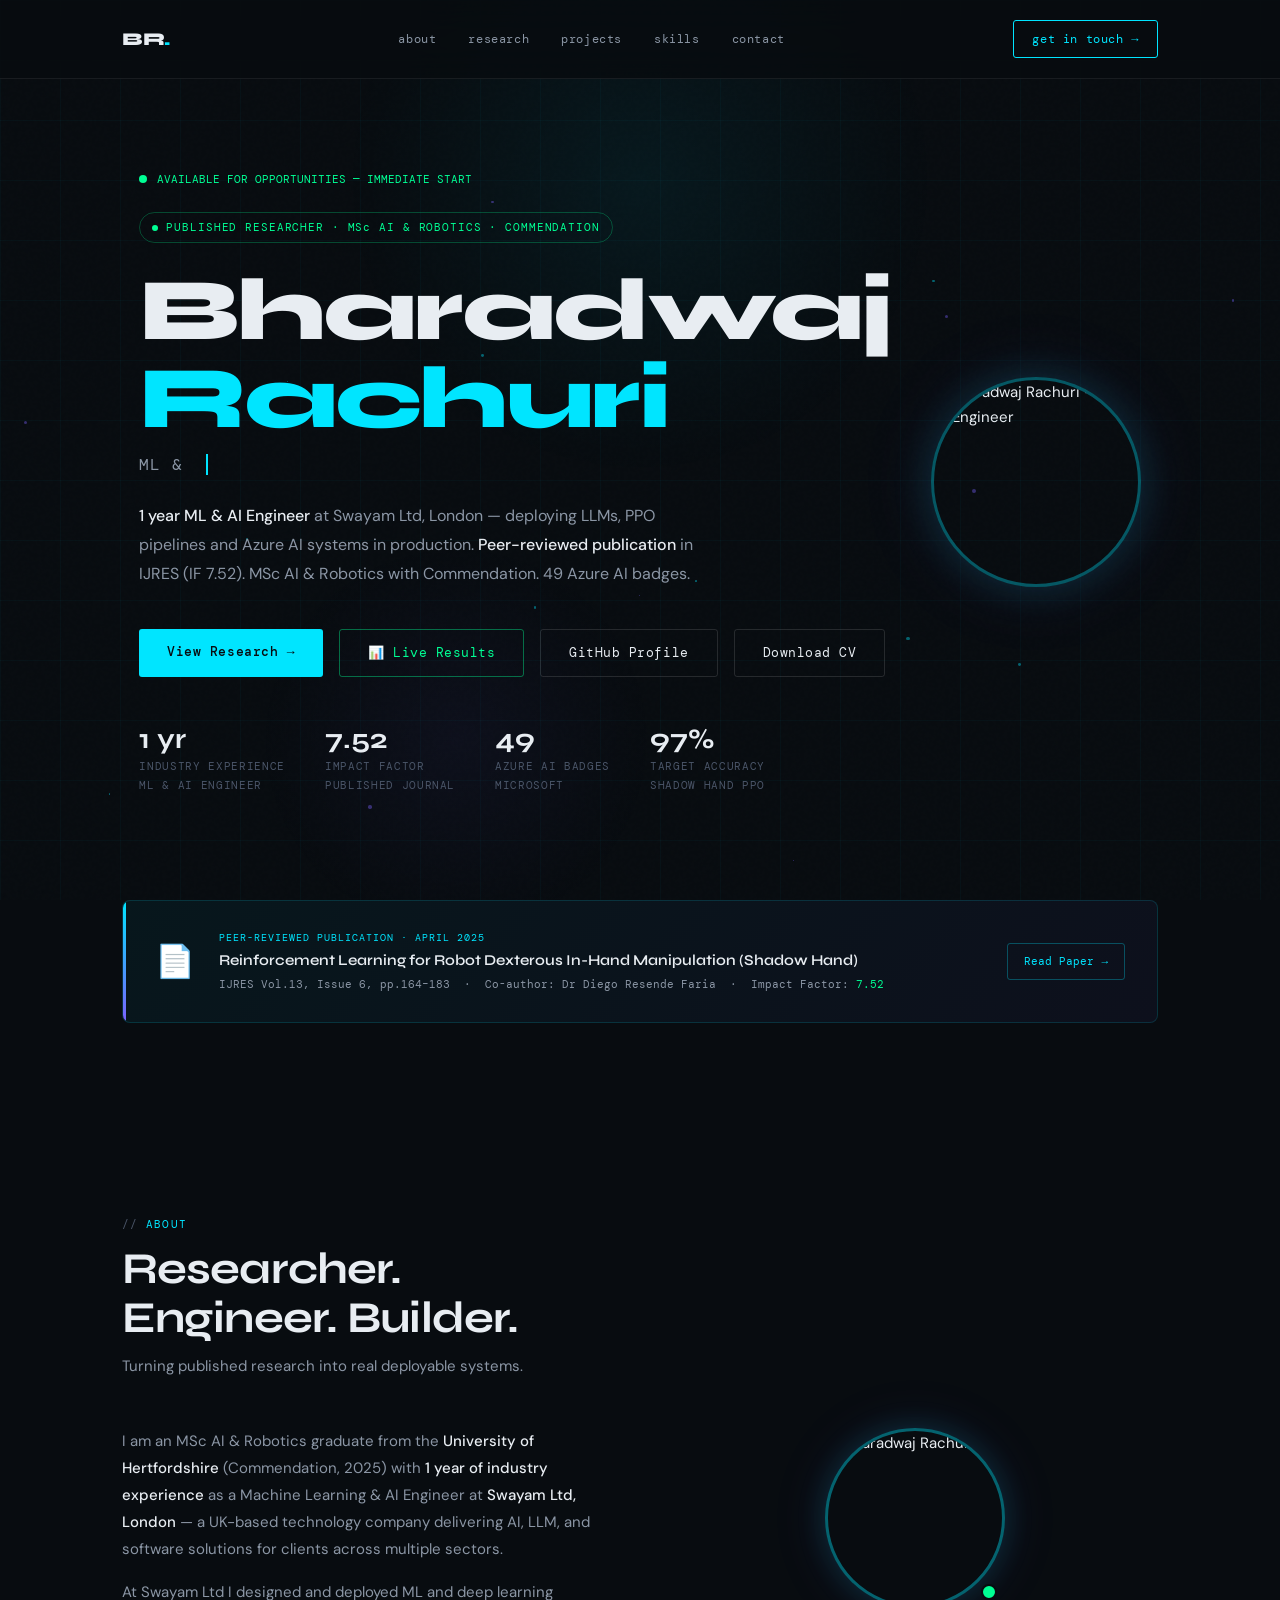
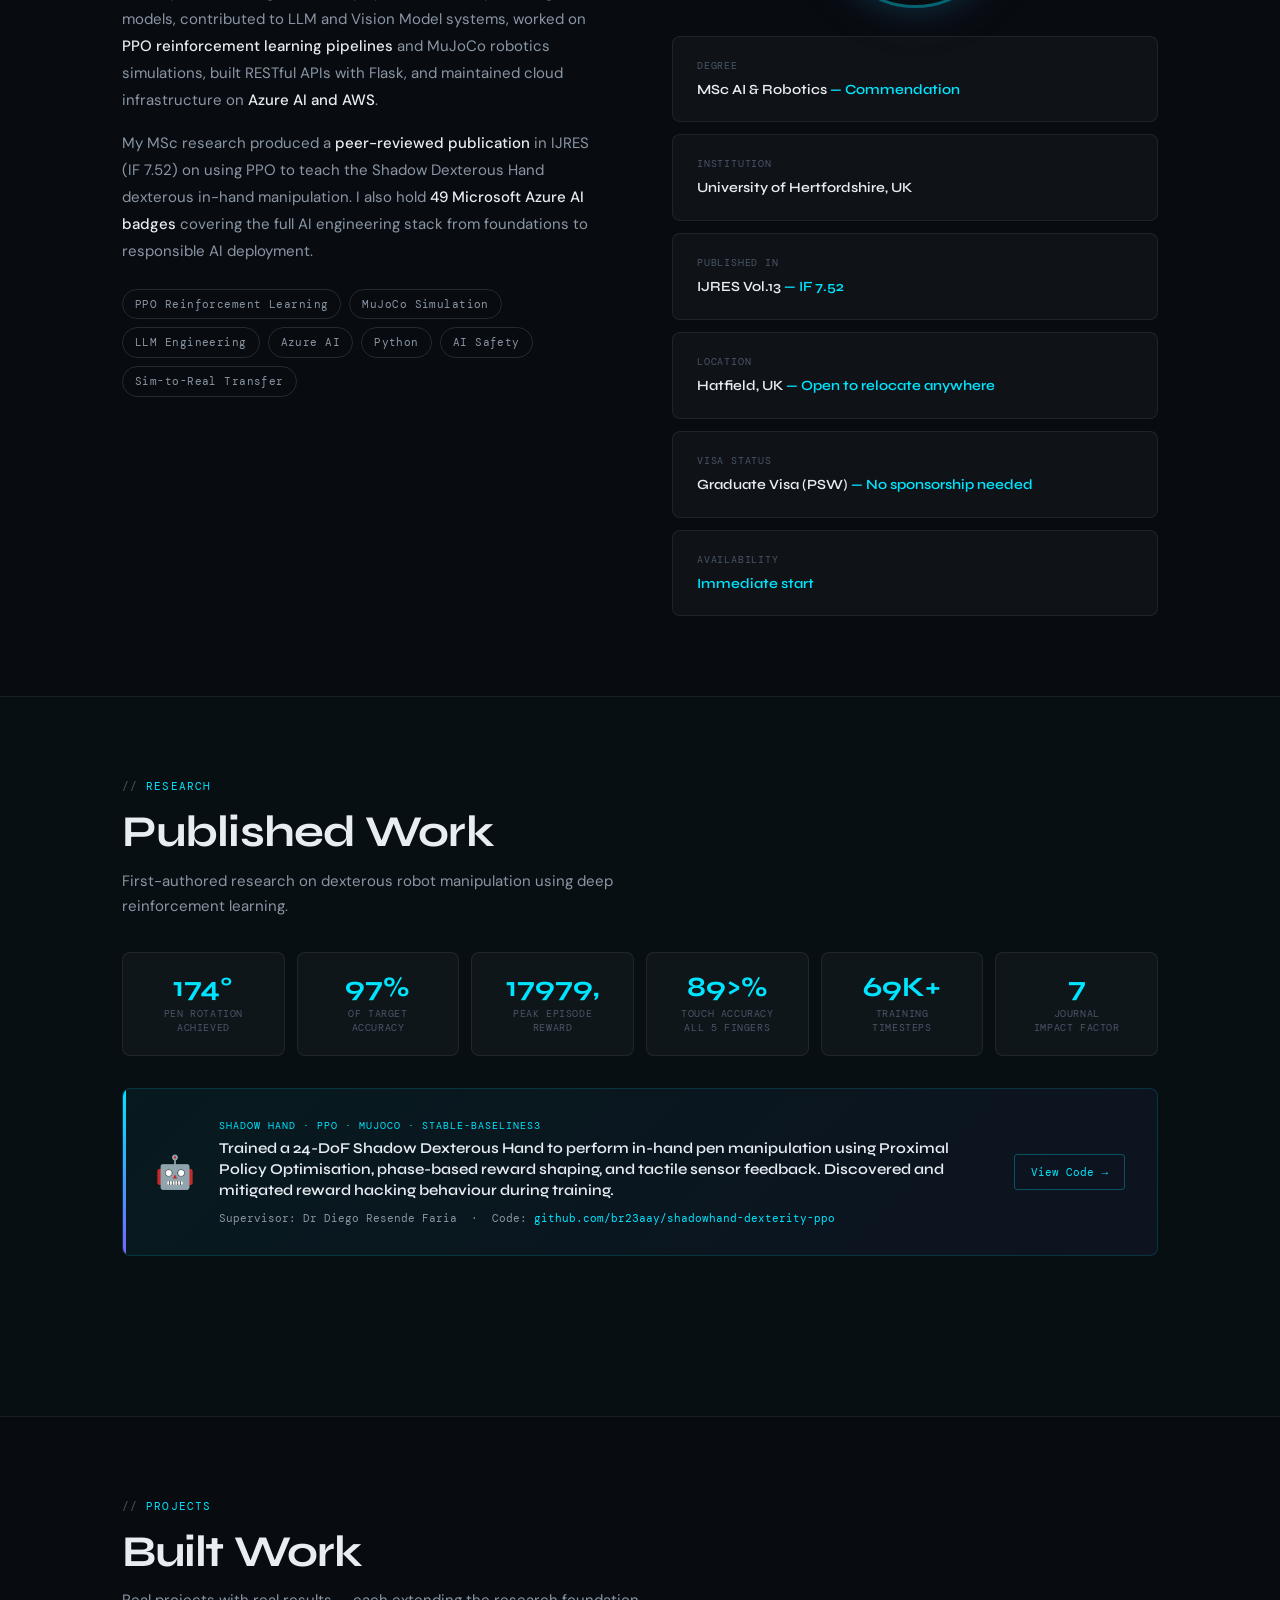
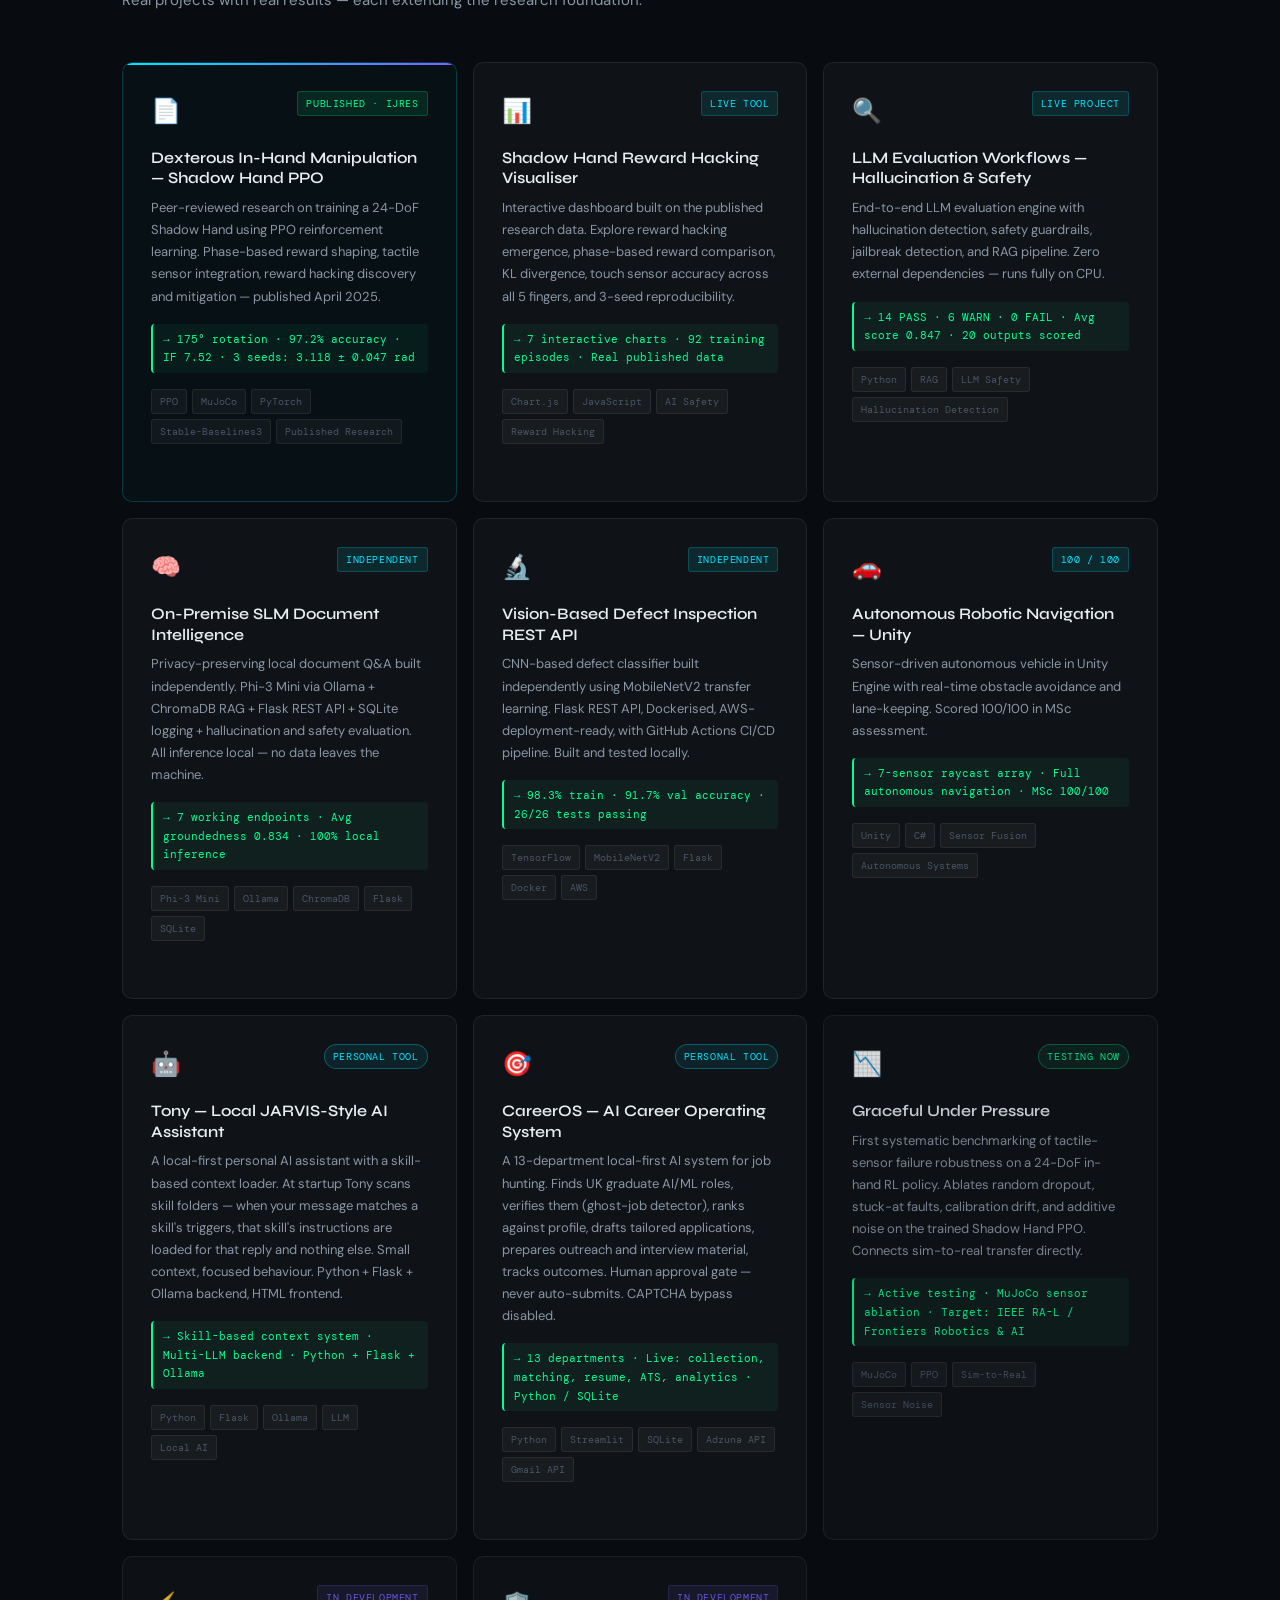
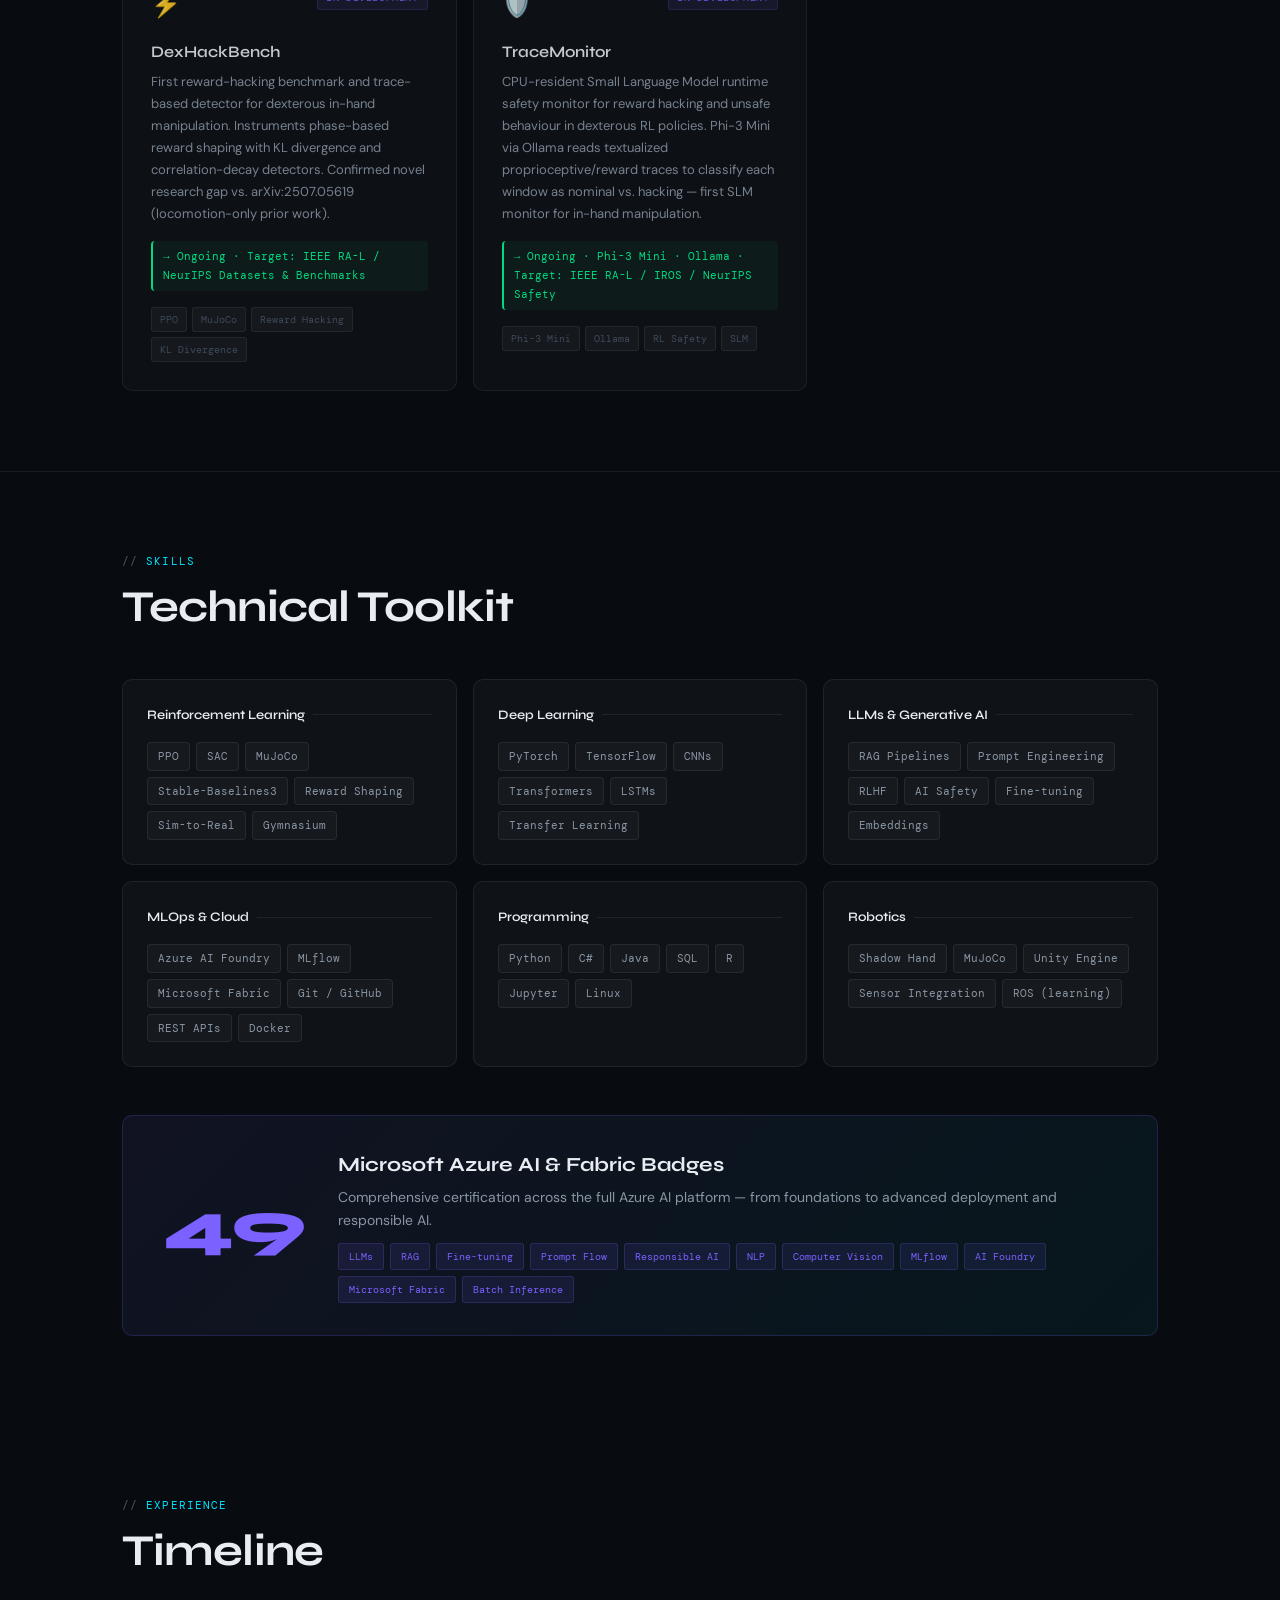
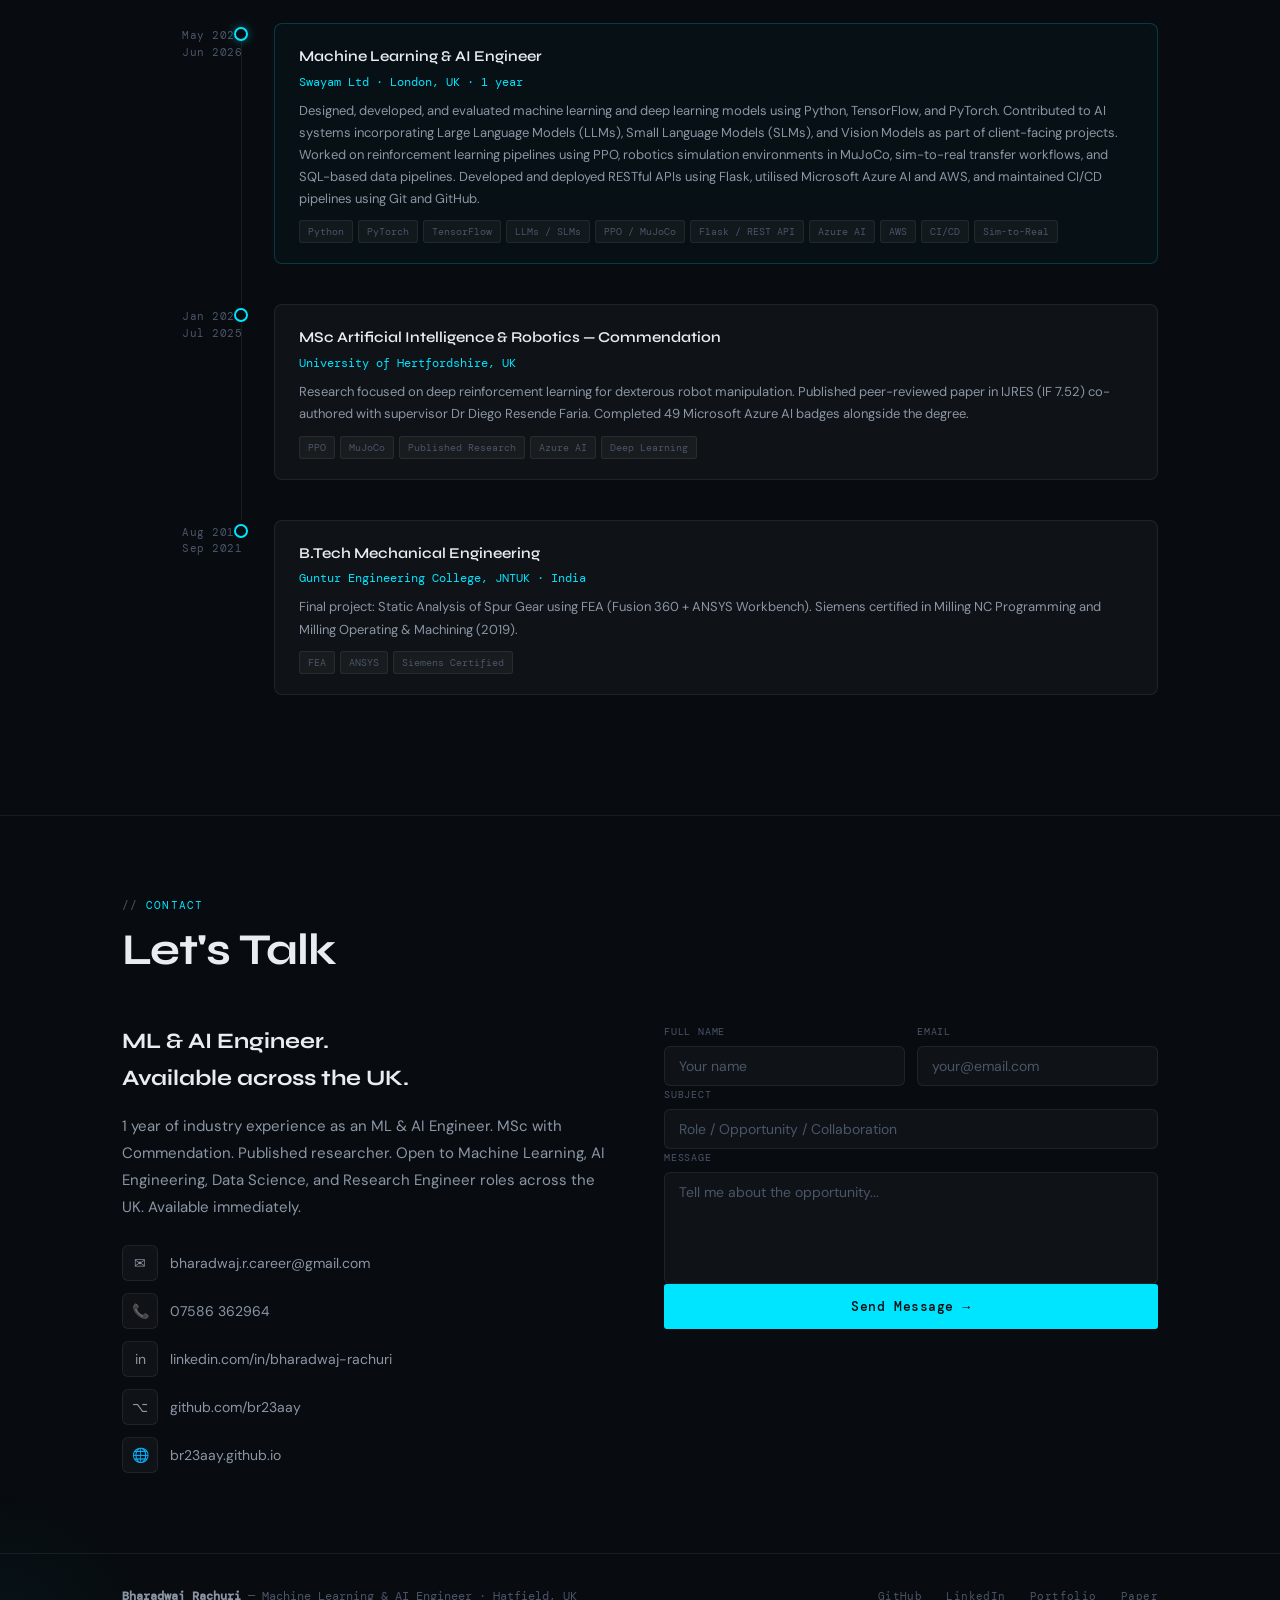
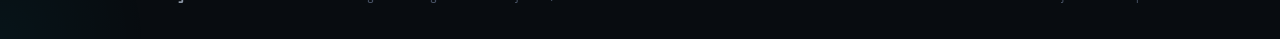
==== commit d0332cfc: "Update index.html" ====
--- a/index.html
+++ b/index.html
@@ -513,6 +513,64 @@
     border-radius: 3px;
     color: var(--text3);
   }
+
+  .card-hint {
+    font-size: 10px;
+    color: var(--text3);
+    margin-top: 0.75rem;
+    letter-spacing: 0.5px;
+    opacity: 0;
+    transition: opacity 0.2s;
+  }
+  .project-card:hover .card-hint { opacity: 1; }
+
+  /* ---- PROJECT MODALS ---- */
+  .proj-modal {
+    display: none;
+    position: fixed; inset: 0;
+    background: rgba(0,0,0,0.85);
+    backdrop-filter: blur(10px);
+    z-index: 9000;
+    align-items: center;
+    justify-content: center;
+    padding: 1.5rem;
+  }
+  .proj-modal.open { display: flex; }
+  .proj-modal-box {
+    background: var(--card);
+    border: 1px solid var(--border2);
+    border-radius: 16px;
+    padding: 2rem 2rem 1.5rem;
+    max-width: 480px;
+    width: 100%;
+    text-align: center;
+    animation: modalIn 0.25s ease both;
+  }
+  @keyframes modalIn { from { opacity:0; transform:scale(0.95) translateY(8px); } to { opacity:1; transform:none; } }
+  .proj-modal-icon { font-size: 2.5rem; margin-bottom: 0.75rem; }
+  .proj-modal-title { font-family: 'Syne', sans-serif; font-size: 18px; font-weight: 700; color: var(--text); margin-bottom: 4px; }
+  .proj-modal-sub { font-size: 12px; color: var(--text2); margin-bottom: 1.25rem; }
+  .proj-modal-btns { display: flex; flex-direction: column; gap: 10px; margin-bottom: 1rem; }
+  .proj-modal-btn {
+    display: flex; align-items: center; gap: 14px; text-decoration: none;
+    background: rgba(255,255,255,0.03); border: 1px solid var(--border);
+    border-radius: 10px; padding: 0.9rem 1rem; text-align: left;
+    transition: all 0.2s;
+  }
+  .proj-modal-btn:hover { background: rgba(255,255,255,0.06); }
+  .btn-cyan { border-color: rgba(0,229,255,0.3); }
+  .btn-cyan:hover { border-color: var(--accent); box-shadow: 0 0 20px rgba(0,229,255,0.1); }
+  .btn-purple { border-color: rgba(123,97,255,0.3); }
+  .btn-purple:hover { border-color: var(--accent2); box-shadow: 0 0 20px rgba(123,97,255,0.1); }
+  .proj-modal-btn-icon { font-size: 1.25rem; flex-shrink: 0; }
+  .proj-modal-btn-label { font-size: 13px; font-weight: 600; color: var(--text); margin-bottom: 2px; }
+  .proj-modal-btn-sub { font-size: 11px; color: var(--text2); }
+  .proj-modal-close {
+    background: transparent; border: 1px solid var(--border); border-radius: 20px;
+    color: var(--text2); font-size: 11px; padding: 5px 16px; cursor: pointer;
+    font-family: 'DM Mono', monospace; transition: all 0.2s; letter-spacing: 0.5px;
+  }
+  .proj-modal-close:hover { border-color: var(--border2); color: var(--text); }
 
   /* ---- SKILLS ---- */
   .skills-grid {
@@ -1321,268 +1379,159 @@
     <h2 class="section-title reveal">Built Work</h2>
     <p class="section-sub reveal">Real projects with real results — each extending the research foundation.</p>
 
+    <!-- ══════════════════════════════════════════════════════════
+         PROJECT GRID — ORDER:
+         1. Published research (IJRES paper)
+         2. Completed — research outputs with live dashboards
+         3. Completed — independent engineering builds
+         4. Personal AI tools (Tony, CareerOS)
+         5. Upcoming / in-development research
+    ══════════════════════════════════════════════════════════ -->
     <div class="projects-grid">
 
-      <!-- Shadow Hand Visualiser — LIVE -->
-      <div class="project-card featured reveal" onclick="openModal('shadowhand')" style="cursor:pointer;">
-        <div class="project-top"><div class="project-icon">🦾</div><span class="project-badge badge-pub">LIVE TOOL</span></div>
+      <!-- 1. PUBLISHED RESEARCH ─────────────────────────────────────── -->
+      <div class="project-card featured reveal" onclick="openModal('paper')" style="cursor:pointer;">
+        <div class="project-top"><div class="project-icon">📄</div><span class="project-badge badge-pub">PUBLISHED · IJRES</span></div>
+        <div class="project-title">Dexterous In-Hand Manipulation — Shadow Hand PPO</div>
+        <div class="project-desc">Peer-reviewed research on training a 24-DoF Shadow Hand using PPO reinforcement learning. Phase-based reward shaping, tactile sensor integration, reward hacking discovery and mitigation — published April 2025.</div>
+        <div class="project-result">→ 175° rotation · 97.2% accuracy · IF 7.52 · 3 seeds: 3.118 ± 0.047 rad</div>
+        <div class="project-tags"><span class="project-tag">PPO</span><span class="project-tag">MuJoCo</span><span class="project-tag">PyTorch</span><span class="project-tag">Stable-Baselines3</span><span class="project-tag">Published Research</span></div>
+        <div class="card-hint">Click to explore →</div>
+      </div>
+
+      <!-- 2. COMPLETED — LIVE DASHBOARDS ───────────────────────────── -->
+      <div class="project-card reveal" onclick="openModal('shadowhand')" style="cursor:pointer;">
+        <div class="project-top"><div class="project-icon">📊</div><span class="project-badge badge-live">LIVE TOOL</span></div>
         <div class="project-title">Shadow Hand Reward Hacking Visualiser</div>
-        <div class="project-desc">Interactive dashboard on published PPO research. Explore reward hacking emergence, phase-based reward comparison, touch sensor accuracy across all 5 fingers, KL divergence, and seed reproducibility — all from the IJRES paper.</div>
-        <div class="project-result">→ 7 interactive charts · 92 training episodes · IJRES IF 7.52</div>
-        <div class="project-tags"><span class="project-tag">PPO</span><span class="project-tag">MuJoCo</span><span class="project-tag">Chart.js</span><span class="project-tag">Reward Hacking</span><span class="project-tag">AI Safety</span></div>
+        <div class="project-desc">Interactive dashboard built on the published research data. Explore reward hacking emergence, phase-based reward comparison, KL divergence, touch sensor accuracy across all 5 fingers, and 3-seed reproducibility.</div>
+        <div class="project-result">→ 7 interactive charts · 92 training episodes · Real published data</div>
+        <div class="project-tags"><span class="project-tag">Chart.js</span><span class="project-tag">JavaScript</span><span class="project-tag">AI Safety</span><span class="project-tag">Reward Hacking</span></div>
         <div class="card-hint">Click to explore →</div>
       </div>
 
-      <!-- LLM Evaluation — LIVE -->
       <div class="project-card reveal" onclick="openModal('llm')" style="cursor:pointer;">
         <div class="project-top"><div class="project-icon">🔍</div><span class="project-badge badge-live">LIVE PROJECT</span></div>
         <div class="project-title">LLM Evaluation Workflows — Hallucination &amp; Safety</div>
-        <div class="project-desc">End-to-end LLM evaluation engine with hallucination detection, safety guardrails, jailbreak detection, and RAG pipeline. Zero external dependencies — runs fully on CPU. 20 annotated test cases.</div>
-        <div class="project-result">→ 14 PASS · 6 WARN · Avg score 0.847 · Jailbreak + PII detected</div>
+        <div class="project-desc">End-to-end LLM evaluation engine with hallucination detection, safety guardrails, jailbreak detection, and RAG pipeline. Zero external dependencies — runs fully on CPU.</div>
+        <div class="project-result">→ 14 PASS · 6 WARN · 0 FAIL · Avg score 0.847 · 20 outputs scored</div>
         <div class="project-tags"><span class="project-tag">Python</span><span class="project-tag">RAG</span><span class="project-tag">LLM Safety</span><span class="project-tag">Hallucination Detection</span></div>
         <div class="card-hint">Click to explore →</div>
       </div>
 
-      <!-- SLM Document Intelligence — INDEPENDENT ✅ -->
+      <!-- 3. COMPLETED — INDEPENDENT ENGINEERING ───────────────────── -->
       <div class="project-card reveal" onclick="openModal('slm')" style="cursor:pointer;">
         <div class="project-top"><div class="project-icon">🧠</div><span class="project-badge badge-live">INDEPENDENT</span></div>
         <div class="project-title">On-Premise SLM Document Intelligence</div>
-        <div class="project-desc">Privacy-preserving document Q&amp;A and summarisation API built independently by Bharadwaj Rachuri. Phi-3 Mini via Ollama + ChromaDB RAG + Flask REST API + SQLite logging + hallucination and safety evaluation. All inference local — no data leaves the machine.</div>
-        <div class="project-result">→ 7 API endpoints · Avg groundedness 0.834 · 100% local inference</div>
+        <div class="project-desc">Privacy-preserving local document Q&amp;A built independently. Phi-3 Mini via Ollama + ChromaDB RAG + Flask REST API + SQLite logging + hallucination and safety evaluation. All inference local — no data leaves the machine.</div>
+        <div class="project-result">→ 7 working endpoints · Avg groundedness 0.834 · 100% local inference</div>
         <div class="project-tags"><span class="project-tag">Phi-3 Mini</span><span class="project-tag">Ollama</span><span class="project-tag">ChromaDB</span><span class="project-tag">Flask</span><span class="project-tag">SQLite</span></div>
         <div class="card-hint">Click to explore →</div>
       </div>
 
-      <!-- Vision Defect Inspection — INDEPENDENT ✅ -->
       <div class="project-card reveal" onclick="openModal('vision')" style="cursor:pointer;">
         <div class="project-top"><div class="project-icon">🔬</div><span class="project-badge badge-live">INDEPENDENT</span></div>
         <div class="project-title">Vision-Based Defect Inspection REST API</div>
-        <div class="project-desc">Independent computer vision microservice built by Bharadwaj Rachuri. TensorFlow/Keras CNN (MobileNetV2 transfer learning) classifies product images as defect/no-defect. Flask REST API, Dockerised, AWS-deployment-ready, with a GitHub Actions CI/CD pipeline and SQL analytics logging.</div>
-        <div class="project-result">→ 98.3% train · 91.7% val accuracy · 26/26 tests passing · Built &amp; tested locally</div>
-        <div class="project-tags"><span class="project-tag">TensorFlow</span><span class="project-tag">MobileNetV2</span><span class="project-tag">Flask</span><span class="project-tag">Docker</span><span class="project-tag">AWS</span><span class="project-tag">CI/CD</span></div>
+        <div class="project-desc">CNN-based defect classifier built independently using MobileNetV2 transfer learning. Flask REST API, Dockerised, AWS-deployment-ready, with GitHub Actions CI/CD pipeline. Built and tested locally.</div>
+        <div class="project-result">→ 98.3% train · 91.7% val accuracy · 26/26 tests passing</div>
+        <div class="project-tags"><span class="project-tag">TensorFlow</span><span class="project-tag">MobileNetV2</span><span class="project-tag">Flask</span><span class="project-tag">Docker</span><span class="project-tag">AWS</span></div>
         <div class="card-hint">Click to explore →</div>
       </div>
 
-      <!-- Graceful Under Pressure — TESTING 🔄 -->
-      <div class="project-card reveal" style="cursor:default;">
-        <div class="project-top"><div class="project-icon">📉</div><span class="project-badge" style="background:rgba(0,255,148,0.1);color:#00e676;border:1px solid rgba(0,255,148,0.3);font-size:10px;padding:3px 8px;border-radius:20px;letter-spacing:0.5px;">TESTING</span></div>
+      <a href="https://github.com/br23aay/Autonomous-Robotic-Navigation-System-in-Unity" target="_blank" class="project-card reveal" onclick="gtag('event','click',{event_category:'Projects',event_label:'Unity Navigation'})">
+        <div class="project-top"><div class="project-icon">🚗</div><span class="project-badge badge-live">100 / 100</span></div>
+        <div class="project-title">Autonomous Robotic Navigation — Unity</div>
+        <div class="project-desc">Sensor-driven autonomous vehicle in Unity Engine with real-time obstacle avoidance and lane-keeping. Scored 100/100 in MSc assessment.</div>
+        <div class="project-result">→ 7-sensor raycast array · Full autonomous navigation · MSc 100/100</div>
+        <div class="project-tags"><span class="project-tag">Unity</span><span class="project-tag">C#</span><span class="project-tag">Sensor Fusion</span><span class="project-tag">Autonomous Systems</span></div>
+      </a>
+
+      <!-- 4. PERSONAL AI TOOLS ──────────────────────────────────────── -->
+      <div class="project-card reveal" onclick="openModal('tony')" style="cursor:pointer;">
+        <div class="project-top"><div class="project-icon">🤖</div><span class="project-badge" style="background:rgba(0,229,255,0.08);color:var(--accent);border:1px solid rgba(0,229,255,0.3);font-size:10px;padding:3px 8px;border-radius:20px;">PERSONAL TOOL</span></div>
+        <div class="project-title">Tony — Local JARVIS-Style AI Assistant</div>
+        <div class="project-desc">A local-first personal AI assistant with a skill-based context loader. At startup Tony scans skill folders — when your message matches a skill's triggers, that skill's instructions are loaded for that reply and nothing else. Small context, focused behaviour. Python + Flask + Ollama backend, HTML frontend.</div>
+        <div class="project-result">→ Skill-based context system · Multi-LLM backend · Python + Flask + Ollama</div>
+        <div class="project-tags"><span class="project-tag">Python</span><span class="project-tag">Flask</span><span class="project-tag">Ollama</span><span class="project-tag">LLM</span><span class="project-tag">Local AI</span></div>
+        <div class="card-hint">Click to explore →</div>
+      </div>
+
+      <div class="project-card reveal" onclick="openModal('careeros')" style="cursor:pointer;">
+        <div class="project-top"><div class="project-icon">🎯</div><span class="project-badge" style="background:rgba(0,229,255,0.08);color:var(--accent);border:1px solid rgba(0,229,255,0.3);font-size:10px;padding:3px 8px;border-radius:20px;">PERSONAL TOOL</span></div>
+        <div class="project-title">CareerOS — AI Career Operating System</div>
+        <div class="project-desc">A 13-department local-first AI system for job hunting. Finds UK graduate AI/ML roles, verifies them (ghost-job detector), ranks against profile, drafts tailored applications, prepares outreach and interview material, tracks outcomes. Human approval gate — never auto-submits. CAPTCHA bypass disabled.</div>
+        <div class="project-result">→ 13 departments · Live: collection, matching, resume, ATS, analytics · Python / SQLite</div>
+        <div class="project-tags"><span class="project-tag">Python</span><span class="project-tag">Streamlit</span><span class="project-tag">SQLite</span><span class="project-tag">Adzuna API</span><span class="project-tag">Gmail API</span></div>
+        <div class="card-hint">Click to explore →</div>
+      </div>
+
+      <!-- 5. UPCOMING RESEARCH ──────────────────────────────────────── -->
+      <div class="project-card reveal" style="cursor:default; opacity:0.85;">
+        <div class="project-top"><div class="project-icon">📉</div><span class="project-badge" style="background:rgba(0,255,148,0.08);color:#00FF94;border:1px solid rgba(0,255,148,0.3);font-size:10px;padding:3px 8px;border-radius:20px;">TESTING NOW</span></div>
         <div class="project-title">Graceful Under Pressure</div>
-        <div class="project-desc">First systematic tactile-sensor failure robustness study for 24-DoF in-hand RL policies. Ablates random dropout, stuck-at faults, calibration drift, and additive noise on trained Shadow Hand PPO. Proposes a dropout-augmentation training curriculum. Directly addresses the sim-to-real gap for Shadow Hand deployment.</div>
-        <div class="project-result">→ Testing now · MuJoCo sensor ablation · Target: IEEE RA-L / Frontiers Robotics &amp; AI</div>
-        <div class="project-tags"><span class="project-tag">MuJoCo</span><span class="project-tag">PPO</span><span class="project-tag">Sim-to-Real</span><span class="project-tag">TensorFlow</span><span class="project-tag">Sensor Noise</span></div>
-      </div>
-
-      <!-- DexHackBench — ONGOING 🔄 -->
-      <div class="project-card reveal" style="cursor:default;">
+        <div class="project-desc">First systematic benchmarking of tactile-sensor failure robustness on a 24-DoF in-hand RL policy. Ablates random dropout, stuck-at faults, calibration drift, and additive noise on the trained Shadow Hand PPO. Connects sim-to-real transfer directly.</div>
+        <div class="project-result">→ Active testing · MuJoCo sensor ablation · Target: IEEE RA-L / Frontiers Robotics &amp; AI</div>
+        <div class="project-tags"><span class="project-tag">MuJoCo</span><span class="project-tag">PPO</span><span class="project-tag">Sim-to-Real</span><span class="project-tag">Sensor Noise</span></div>
+      </div>
+
+      <div class="project-card reveal" style="cursor:default; opacity:0.85;">
         <div class="project-top"><div class="project-icon">⚡</div><span class="project-badge badge-wip">IN DEVELOPMENT</span></div>
         <div class="project-title">DexHackBench</div>
-        <div class="project-desc">First reward-hacking benchmark and trace-based detector for dexterous in-hand manipulation. Instruments phase-based reward shaping with KL divergence and correlation-decay detectors on the Shadow Hand. Existing MuJoCo reward-hacking literature (arXiv:2507.05619) covers locomotion only — not high-DoF hands. Novel gap confirmed.</div>
+        <div class="project-desc">First reward-hacking benchmark and trace-based detector for dexterous in-hand manipulation. Instruments phase-based reward shaping with KL divergence and correlation-decay detectors. Confirmed novel research gap vs. arXiv:2507.05619 (locomotion-only prior work).</div>
         <div class="project-result">→ Ongoing · Target: IEEE RA-L / NeurIPS Datasets &amp; Benchmarks</div>
-        <div class="project-tags"><span class="project-tag">PPO</span><span class="project-tag">MuJoCo</span><span class="project-tag">Reward Hacking</span><span class="project-tag">KL Divergence</span><span class="project-tag">Benchmark</span></div>
-      </div>
-
-      <!-- TraceMonitor — ONGOING 🔄 -->
-      <div class="project-card reveal" style="cursor:default;">
+        <div class="project-tags"><span class="project-tag">PPO</span><span class="project-tag">MuJoCo</span><span class="project-tag">Reward Hacking</span><span class="project-tag">KL Divergence</span></div>
+      </div>
+
+      <div class="project-card reveal" style="cursor:default; opacity:0.85;">
         <div class="project-top"><div class="project-icon">🛡️</div><span class="project-badge badge-wip">IN DEVELOPMENT</span></div>
         <div class="project-title">TraceMonitor</div>
-        <div class="project-desc">CPU-resident Small Language Model runtime safety monitor for reward hacking and unsafe behaviour in dexterous RL policies. Converts proprioceptive, tactile, and reward traces into textual summaries — prompts Phi-3 Mini (Ollama, CPU) to classify each window as nominal vs. hacking with a natural-language explanation. First SLM runtime monitor for in-hand manipulation.</div>
-        <div class="project-result">→ Ongoing · Phi-3 Mini · Ollama · Flask API · Target: IEEE RA-L / IROS / NeurIPS Safety</div>
-        <div class="project-tags"><span class="project-tag">Phi-3 Mini</span><span class="project-tag">Ollama</span><span class="project-tag">SLM</span><span class="project-tag">RL Safety</span><span class="project-tag">Flask</span></div>
-      </div>
-
-      <!-- Unity Navigation — ✅ -->
-      <a href="https://github.com/br23aay/Autonomous-Robotic-Navigation-System-in-Unity" target="_blank" class="project-card reveal">
-        <div class="project-top"><div class="project-icon">🚗</div><span class="project-badge badge-live">100 / 100</span></div>
-        <div class="project-title">Autonomous Robotic Navigation System — Unity</div>
-        <div class="project-desc">Sensor-driven autonomous vehicle in Unity Engine. Real-time perception, path planning, and obstacle avoidance in simulated environment. Scored 100/100 in MSc assessment.</div>
-        <div class="project-result">→ Full autonomous navigation · 7-sensor array · Unity ML-Agents</div>
-        <div class="project-tags"><span class="project-tag">Unity</span><span class="project-tag">C#</span><span class="project-tag">Sensor Fusion</span><span class="project-tag">Autonomous Systems</span></div>
-      </a>
-
-      <!-- Published Paper — ✅ -->
-      <div class="project-card reveal" onclick="openModal('paper')" style="cursor:pointer;">
-        <div class="project-top"><div class="project-icon">📄</div><span class="project-badge badge-pub">PUBLISHED</span></div>
-        <div class="project-title">Dexterous In-Hand Manipulation — IJRES Paper</div>
-        <div class="project-desc">Peer-reviewed publication on training a 24-DoF Shadow Hand using PPO reinforcement learning. Phase-based reward shaping, tactile sensor integration, and reward hacking discovery and mitigation.</div>
-        <div class="project-result">→ 175° rotation · 97.2% accuracy · IF 7.52 · April 2025</div>
-        <div class="project-tags"><span class="project-tag">PPO</span><span class="project-tag">MuJoCo</span><span class="project-tag">Stable-Baselines3</span><span class="project-tag">Published Research</span></div>
-        <div class="card-hint">Click to explore →</div>
+        <div class="project-desc">CPU-resident Small Language Model runtime safety monitor for reward hacking and unsafe behaviour in dexterous RL policies. Phi-3 Mini via Ollama reads textualized proprioceptive/reward traces to classify each window as nominal vs. hacking — first SLM monitor for in-hand manipulation.</div>
+        <div class="project-result">→ Ongoing · Phi-3 Mini · Ollama · Target: IEEE RA-L / IROS / NeurIPS Safety</div>
+        <div class="project-tags"><span class="project-tag">Phi-3 Mini</span><span class="project-tag">Ollama</span><span class="project-tag">RL Safety</span><span class="project-tag">SLM</span></div>
       </div>
 
     </div>
   </div>
 </section>
 
-<!-- ══════════════════════════════════════════
-     PROJECT MODALS
-══════════════════════════════════════════ -->
-<style>
-  .card-hint {
-    font-family: 'DM Mono', monospace;
-    font-size: 11px;
-    color: var(--accent);
-    margin-top: 1rem;
-    opacity: 0.6;
-    transition: opacity 0.2s;
-  }
-  .project-card:hover .card-hint { opacity: 1; }
-
-  /* MODAL OVERLAY */
-  .proj-modal {
-    position: fixed; inset: 0; z-index: 9000;
-    background: rgba(8,12,16,0.92);
-    backdrop-filter: blur(12px);
-    display: flex; align-items: center; justify-content: center;
-    padding: 2rem;
-    opacity: 0; pointer-events: none;
-    transition: opacity 0.25s ease;
-  }
-  .proj-modal.open {
-    opacity: 1; pointer-events: all;
-  }
-
-  /* MODAL BOX */
-  .proj-modal-box {
-    background: var(--bg2, #0D1117);
-    border: 1px solid rgba(0,229,255,0.2);
-    border-radius: 16px;
-    padding: 2.5rem 2rem;
-    max-width: 480px; width: 100%;
-    text-align: center;
-    transform: translateY(20px) scale(0.97);
-    transition: transform 0.3s cubic-bezier(0.16,1,0.3,1);
-    box-shadow: 0 0 60px rgba(0,229,255,0.1), 0 24px 64px rgba(0,0,0,0.6);
-  }
-  .proj-modal.open .proj-modal-box {
-    transform: translateY(0) scale(1);
-  }
-
-  .proj-modal-icon { font-size: 3rem; margin-bottom: 1rem; }
-
-  .proj-modal-title {
-    font-family: 'Syne', sans-serif;
-    font-size: 20px; font-weight: 700;
-    color: var(--text); margin-bottom: 6px;
-  }
-
-  .proj-modal-sub {
-    font-family: 'DM Mono', monospace;
-    font-size: 12px; color: var(--text2);
-    margin-bottom: 2rem; letter-spacing: 0.04em;
-  }
-
-  /* CHOICE BUTTONS */
-  .proj-modal-btns { display: flex; flex-direction: column; gap: 12px; margin-bottom: 1.5rem; }
-
-  .proj-modal-btn {
-    display: flex; align-items: center; gap: 1rem;
-    padding: 1rem 1.25rem;
-    border-radius: 10px; border: 1px solid;
-    text-decoration: none;
-    transition: all 0.2s ease;
-    text-align: left;
-  }
-  .proj-modal-btn:hover { transform: translateX(4px); }
-
-  .btn-cyan {
-    border-color: rgba(0,229,255,0.3);
-    background: rgba(0,229,255,0.04);
-    color: var(--accent);
-  }
-  .btn-cyan:hover { background: rgba(0,229,255,0.1); border-color: rgba(0,229,255,0.6); box-shadow: 0 0 20px rgba(0,229,255,0.1); }
-
-  .btn-purple {
-    border-color: rgba(123,97,255,0.3);
-    background: rgba(123,97,255,0.04);
-    color: var(--accent2);
-  }
-  .btn-purple:hover { background: rgba(123,97,255,0.1); border-color: rgba(123,97,255,0.6); box-shadow: 0 0 20px rgba(123,97,255,0.1); }
-
-  .proj-modal-btn-icon { font-size: 1.5rem; flex-shrink: 0; }
-
-  .proj-modal-btn-label {
-    font-family: 'Syne', sans-serif;
-    font-size: 15px; font-weight: 600;
-    margin-bottom: 2px;
-  }
-  .proj-modal-btn-sub {
-    font-family: 'DM Mono', monospace;
-    font-size: 11px; opacity: 0.7;
-  }
-
-  .proj-modal-close {
-    font-family: 'DM Mono', monospace;
-    font-size: 11px; letter-spacing: 0.06em;
-    background: none; border: 1px solid var(--border2, rgba(255,255,255,0.1));
-    color: var(--text2); border-radius: 20px;
-    padding: 6px 18px; cursor: pointer;
-    transition: all 0.2s;
-  }
-  .proj-modal-close:hover { border-color: var(--accent); color: var(--accent); }
-
-  @media (max-width: 480px) {
-    .proj-modal-box { padding: 1.5rem 1.25rem; }
-    .proj-modal-title { font-size: 16px; }
-  }
-</style>
-
-<!-- SHADOW HAND MODAL -->
-<div class="proj-modal" id="modal-shadowhand" onclick="handleModalBgClick(event,'modal-shadowhand')">
+<!-- TONY MODAL -->
+<div class="proj-modal" id="modal-tony" onclick="handleModalBgClick(event,'modal-tony')">
   <div class="proj-modal-box">
-    <div class="proj-modal-icon">🦾</div>
-    <div class="proj-modal-title">Shadow Hand Reward Hacking Visualiser</div>
+    <div class="proj-modal-icon">🤖</div>
+    <div class="proj-modal-title">Tony — Local AI Assistant</div>
     <div class="proj-modal-sub">Where would you like to go?</div>
     <div class="proj-modal-btns">
-      <a href="reward_hacking_visualiser.html"
-         onclick="gtag('event','click',{event_category:'Modal',event_label:'Shadow Visualiser'})"
+      <a href="https://github.com/br23aay/tony" target="_blank"
+         onclick="gtag('event','click',{event_category:'Modal',event_label:'Tony GitHub'})"
          class="proj-modal-btn btn-cyan">
-        <span class="proj-modal-btn-icon">📊</span>
-        <div>
-          <div class="proj-modal-btn-label">Live Dashboard</div>
-          <div class="proj-modal-btn-sub">Interactive reward hacking visualiser — 7 charts</div>
-        </div>
-      </a>
-      <a href="https://github.com/br23aay/shadowhand-dexterity-ppo" target="_blank"
-         onclick="gtag('event','click',{event_category:'Modal',event_label:'Shadow GitHub'})"
-         class="proj-modal-btn btn-purple">
         <span class="proj-modal-btn-icon">⌥</span>
         <div>
           <div class="proj-modal-btn-label">View Code on GitHub</div>
-          <div class="proj-modal-btn-sub">github.com/br23aay/shadowhand-dexterity-ppo</div>
+          <div class="proj-modal-btn-sub">github.com/br23aay/tony · Python + Flask + Ollama</div>
         </div>
       </a>
     </div>
-    <button class="proj-modal-close" onclick="closeModal('modal-shadowhand')">✕ Close</button>
+    <button class="proj-modal-close" onclick="closeModal('modal-tony')">✕ Close</button>
   </div>
 </div>
 
-<!-- LLM MODAL -->
-<div class="proj-modal" id="modal-llm" onclick="handleModalBgClick(event,'modal-llm')">
+<!-- CAREEROS MODAL -->
+<div class="proj-modal" id="modal-careeros" onclick="handleModalBgClick(event,'modal-careeros')">
   <div class="proj-modal-box">
-    <div class="proj-modal-icon">🔍</div>
-    <div class="proj-modal-title">LLM Evaluation Workflows</div>
+    <div class="proj-modal-icon">🎯</div>
+    <div class="proj-modal-title">CareerOS — AI Career OS</div>
     <div class="proj-modal-sub">Where would you like to go?</div>
     <div class="proj-modal-btns">
-      <a href="llm_eval_report.html"
-         onclick="gtag('event','click',{event_category:'Modal',event_label:'LLM Report'})"
+      <a href="https://github.com/br23aay/CareerOS" target="_blank"
+         onclick="gtag('event','click',{event_category:'Modal',event_label:'CareerOS GitHub'})"
          class="proj-modal-btn btn-cyan">
-        <span class="proj-modal-btn-icon">📋</span>
-        <div>
-          <div class="proj-modal-btn-label">View Results Report</div>
-          <div class="proj-modal-btn-sub">Interactive evaluation report · 20 outputs · 0.847 avg score</div>
-        </div>
-      </a>
-      <a href="https://github.com/br23aay/llm-evaluation-workflows" target="_blank"
-         onclick="gtag('event','click',{event_category:'Modal',event_label:'LLM GitHub'})"
-         class="proj-modal-btn btn-purple">
         <span class="proj-modal-btn-icon">⌥</span>
         <div>
           <div class="proj-modal-btn-label">View Code on GitHub</div>
-          <div class="proj-modal-btn-sub">github.com/br23aay/llm-evaluation-workflows</div>
+          <div class="proj-modal-btn-sub">github.com/br23aay/CareerOS · 13 departments · Python</div>
         </div>
       </a>
     </div>
-    <button class="proj-modal-close" onclick="closeModal('modal-llm')">✕ Close</button>
+    <button class="proj-modal-close" onclick="closeModal('modal-careeros')">✕ Close</button>
   </div>
 </div>
 
@@ -1676,65 +1625,65 @@
   </div>
 </div>
 
-<script>
-  // ── MODAL FUNCTIONS ──────────────────────────────────────────────────────
-  function openModal(id) {
-    const el = document.getElementById('modal-' + id);
-    el.classList.add('open');
-    document.body.style.overflow = 'hidden';
-    gtag('event','modal_open',{event_category:'Projects',event_label:id});
-  }
-
-  // Accept both 'shadowhand' and 'modal-shadowhand' — strips prefix if present
-  function closeModal(id) {
-    const cleanId = id.startsWith('modal-') ? id : 'modal-' + id;
-    const el = document.getElementById(cleanId);
-    if (el) { el.classList.remove('open'); }
-    document.body.style.overflow = '';
-  }
-
-  function handleModalBgClick(e, id) {
-    const cleanId = id.startsWith('modal-') ? id : 'modal-' + id;
-    if (e.target === document.getElementById(cleanId)) closeModal(id);
-  }
-
-  // Escape key closes any open modal
-  document.addEventListener('keydown', e => {
-    if (e.key === 'Escape') {
-      document.querySelectorAll('.proj-modal.open').forEach(m => {
-        m.classList.remove('open');
-      });
-      document.body.style.overflow = '';
-    }
-  });
-
-  // ── MOBILE NAV ──────────────────────────────────────────────────────────
-  function toggleMobileNav() {
-    const nav = document.getElementById('mobileNav');
-    const ham = document.getElementById('hamburger');
-    const isOpen = nav.classList.contains('open');
-    if (isOpen) {
-      nav.classList.remove('open');
-      ham.classList.remove('open');
-      document.body.style.overflow = '';
-      setTimeout(() => { nav.style.display = 'none'; }, 300);
-    } else {
-      nav.style.display = 'flex';
-      setTimeout(() => nav.classList.add('open'), 10);
-      ham.classList.add('open');
-      document.body.style.overflow = 'hidden';
-    }
-  }
-
-  function closeMobileNav() {
-    const nav = document.getElementById('mobileNav');
-    const ham = document.getElementById('hamburger');
-    nav.classList.remove('open');
-    ham.classList.remove('open');
-    document.body.style.overflow = '';
-    setTimeout(() => { nav.style.display = 'none'; }, 300);
-  }
-</script>
+<!-- SHADOW HAND MODAL -->
+<div class="proj-modal" id="modal-shadowhand" onclick="handleModalBgClick(event,'modal-shadowhand')">
+  <div class="proj-modal-box">
+    <div class="proj-modal-icon">📊</div>
+    <div class="proj-modal-title">Shadow Hand Reward Hacking Visualiser</div>
+    <div class="proj-modal-sub">Where would you like to go?</div>
+    <div class="proj-modal-btns">
+      <a href="reward_hacking_visualiser.html"
+         onclick="gtag('event','click',{event_category:'Modal',event_label:'Shadow Visualiser'})"
+         class="proj-modal-btn btn-cyan">
+        <span class="proj-modal-btn-icon">📊</span>
+        <div>
+          <div class="proj-modal-btn-label">Live Dashboard</div>
+          <div class="proj-modal-btn-sub">Interactive reward hacking visualiser — 7 charts</div>
+        </div>
+      </a>
+      <a href="https://github.com/br23aay/shadowhand-dexterity-ppo" target="_blank"
+         onclick="gtag('event','click',{event_category:'Modal',event_label:'Shadow GitHub'})"
+         class="proj-modal-btn btn-purple">
+        <span class="proj-modal-btn-icon">⌥</span>
+        <div>
+          <div class="proj-modal-btn-label">View Code on GitHub</div>
+          <div class="proj-modal-btn-sub">github.com/br23aay/shadowhand-dexterity-ppo</div>
+        </div>
+      </a>
+    </div>
+    <button class="proj-modal-close" onclick="closeModal('modal-shadowhand')">✕ Close</button>
+  </div>
+</div>
+
+<!-- LLM MODAL -->
+<div class="proj-modal" id="modal-llm" onclick="handleModalBgClick(event,'modal-llm')">
+  <div class="proj-modal-box">
+    <div class="proj-modal-icon">🔍</div>
+    <div class="proj-modal-title">LLM Evaluation Workflows</div>
+    <div class="proj-modal-sub">Where would you like to go?</div>
+    <div class="proj-modal-btns">
+      <a href="llm_eval_report.html"
+         onclick="gtag('event','click',{event_category:'Modal',event_label:'LLM Report'})"
+         class="proj-modal-btn btn-cyan">
+        <span class="proj-modal-btn-icon">📋</span>
+        <div>
+          <div class="proj-modal-btn-label">View Results Report</div>
+          <div class="proj-modal-btn-sub">Interactive evaluation report · 20 outputs · 0.847 avg</div>
+        </div>
+      </a>
+      <a href="https://github.com/br23aay/llm-evaluation-workflows" target="_blank"
+         onclick="gtag('event','click',{event_category:'Modal',event_label:'LLM GitHub'})"
+         class="proj-modal-btn btn-purple">
+        <span class="proj-modal-btn-icon">⌥</span>
+        <div>
+          <div class="proj-modal-btn-label">View Code on GitHub</div>
+          <div class="proj-modal-btn-sub">github.com/br23aay/llm-evaluation-workflows</div>
+        </div>
+      </a>
+    </div>
+    <button class="proj-modal-close" onclick="closeModal('modal-llm')">✕ Close</button>
+  </div>
+</div>
 
 <!-- SKILLS -->
 <section id="skills" class="section" style="border-top: 1px solid var(--border);">
@@ -2382,6 +2331,38 @@
     });
   });
 
+  // ── PROJECT MODALS ───────────────────────────────────────────────────────
+  function openModal(id) {
+    const modal = document.getElementById('modal-' + id);
+    if (modal) {
+      modal.classList.add('open');
+      document.body.style.overflow = 'hidden';
+      gtag('event', 'modal_open', { event_category: 'Projects', event_label: id });
+    }
+  }
+
+  function closeModal(id) {
+    const modal = document.getElementById('modal-' + id);
+    if (modal) {
+      modal.classList.remove('open');
+      document.body.style.overflow = '';
+    }
+  }
+
+  function handleModalBgClick(e, id) {
+    if (e.target === document.getElementById(id)) closeModal(id);
+  }
+
+  // Close any open modal on Escape key
+  document.addEventListener('keydown', (e) => {
+    if (e.key === 'Escape') {
+      document.querySelectorAll('.proj-modal.open').forEach(m => {
+        m.classList.remove('open');
+        document.body.style.overflow = '';
+      });
+    }
+  });
+
 </script>
 
 </body>
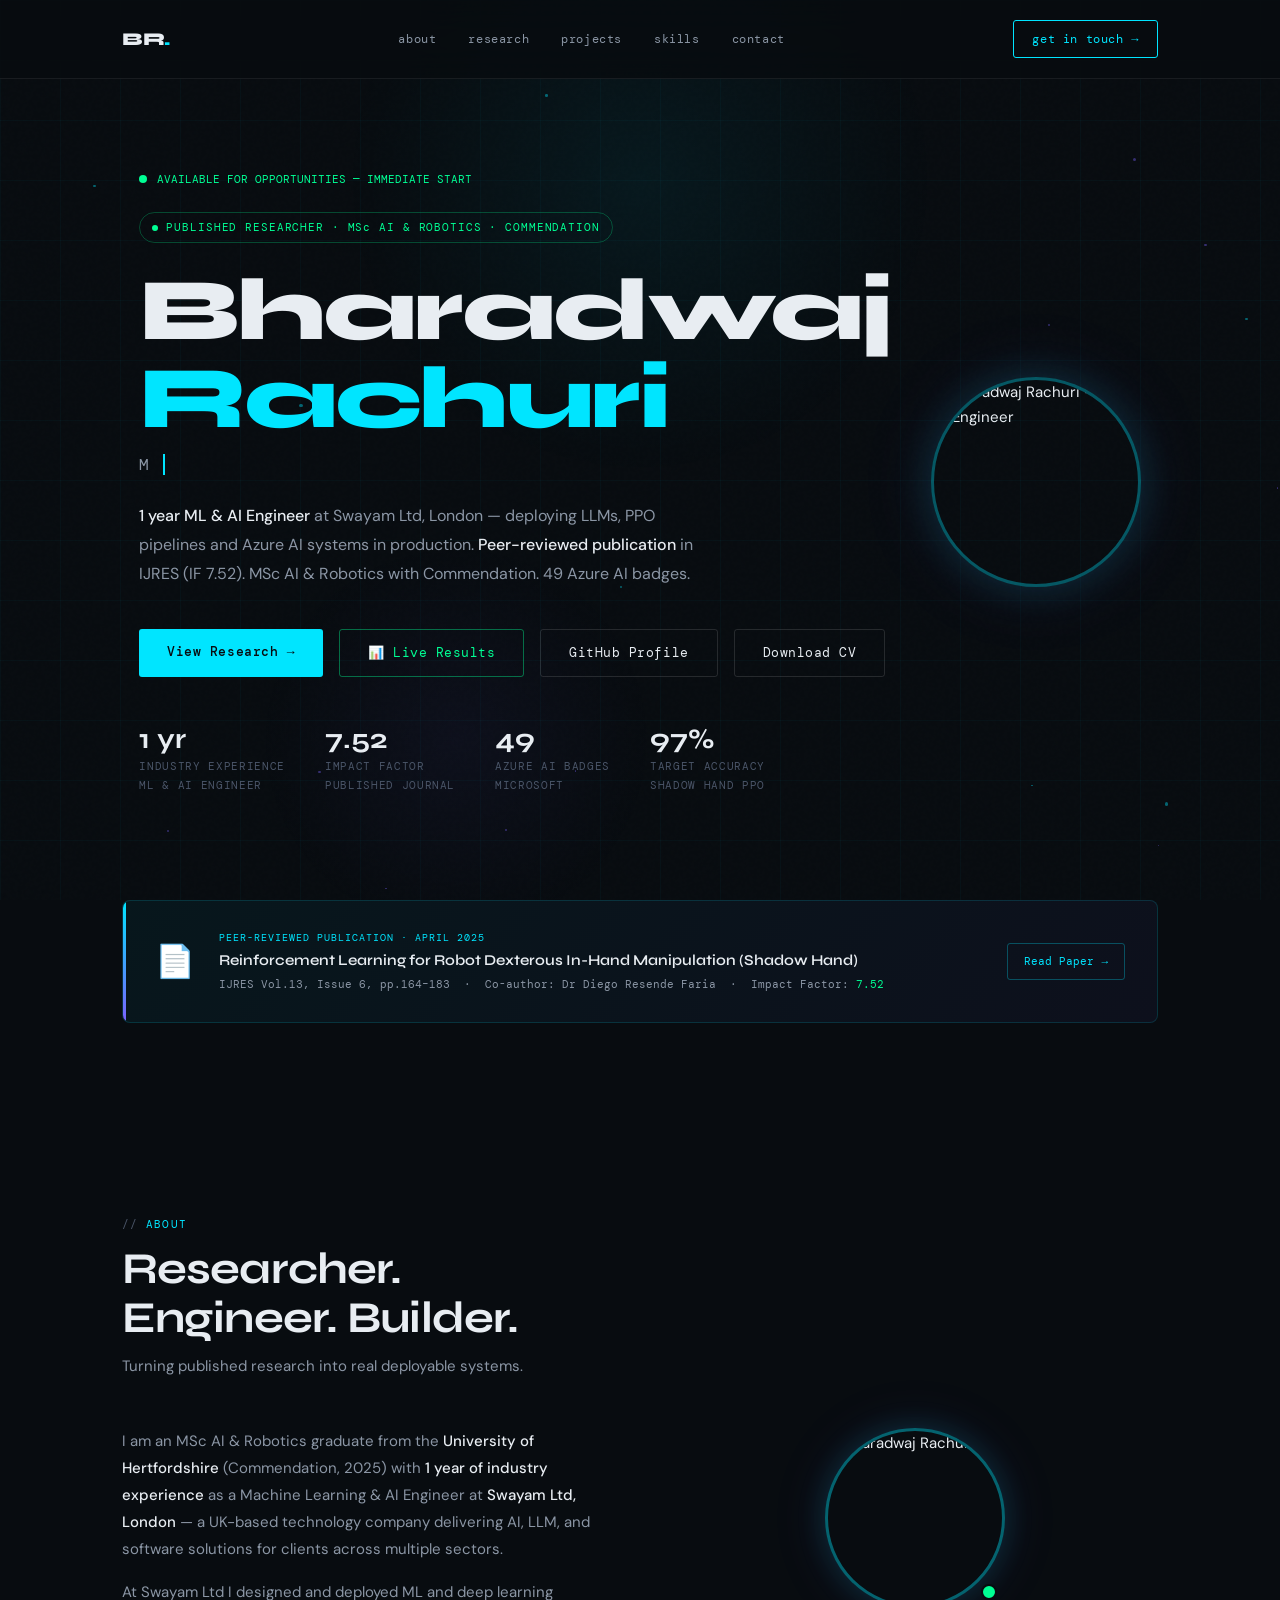
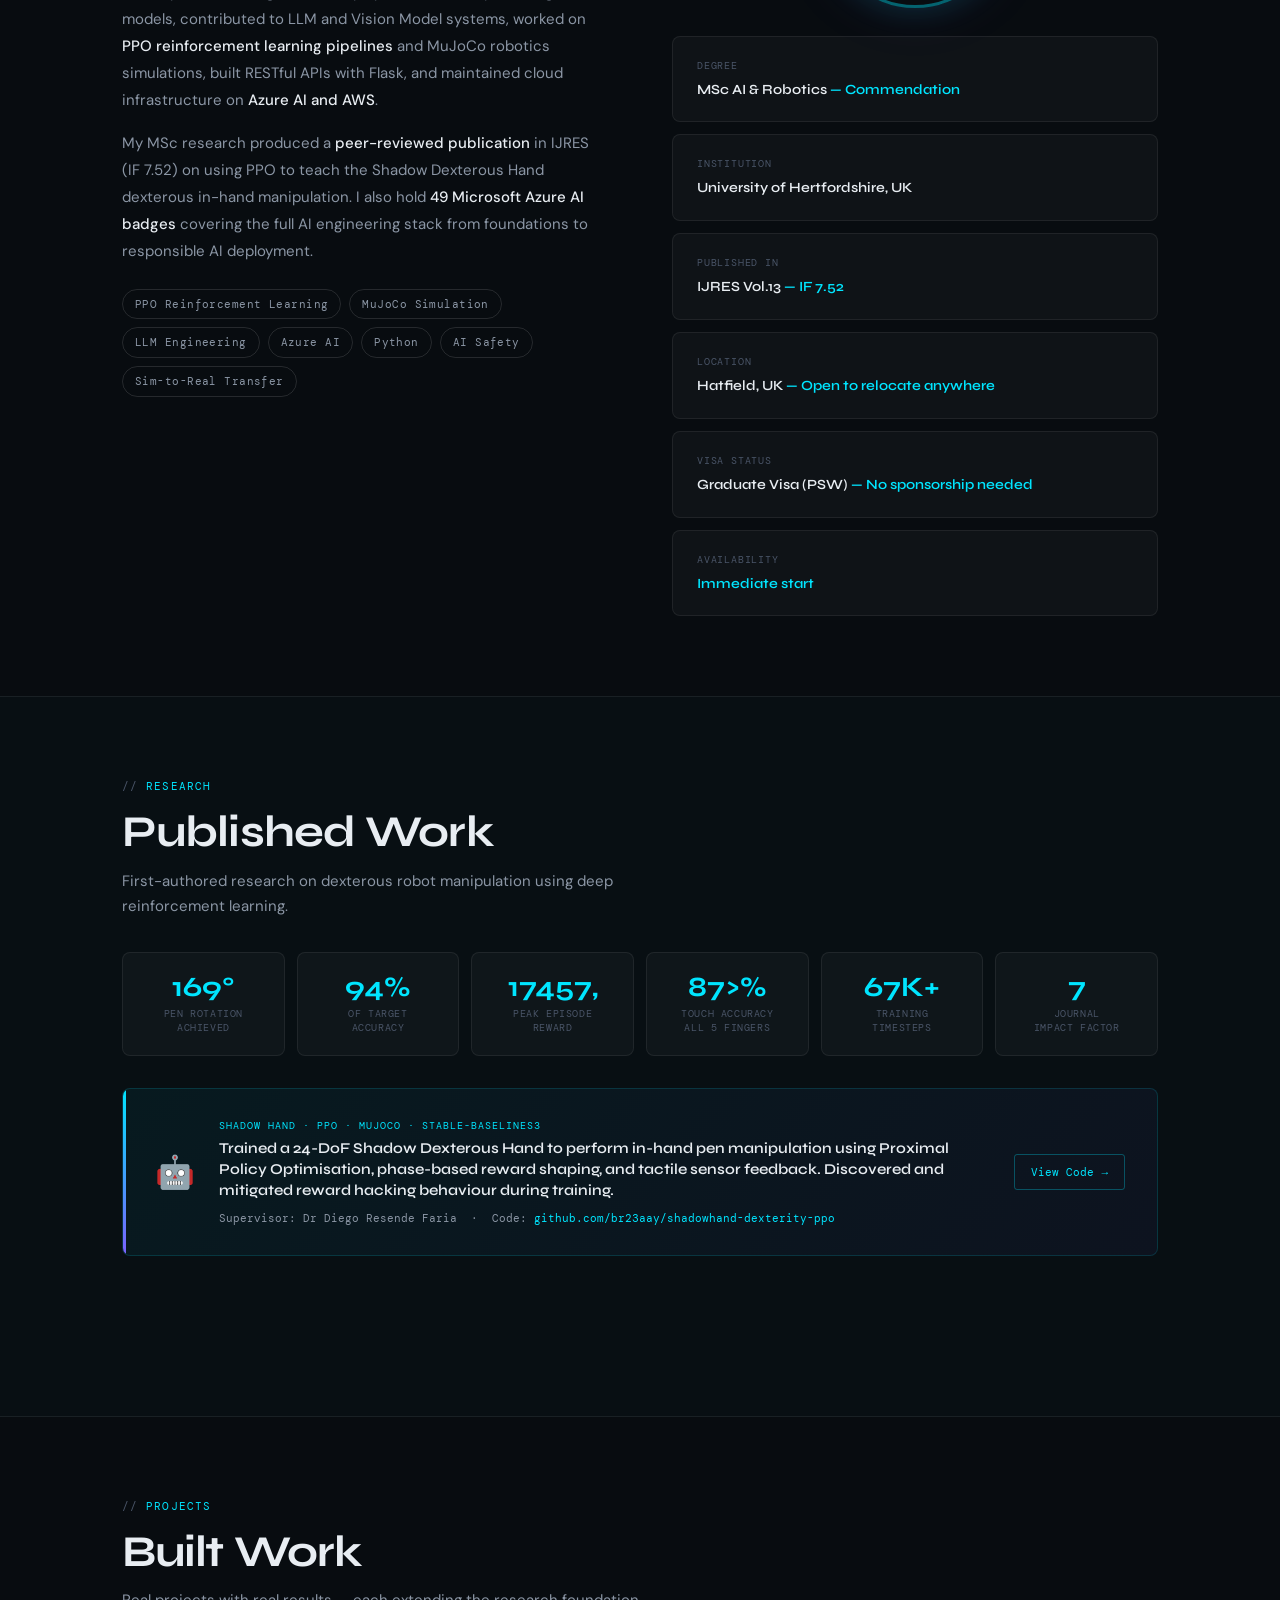
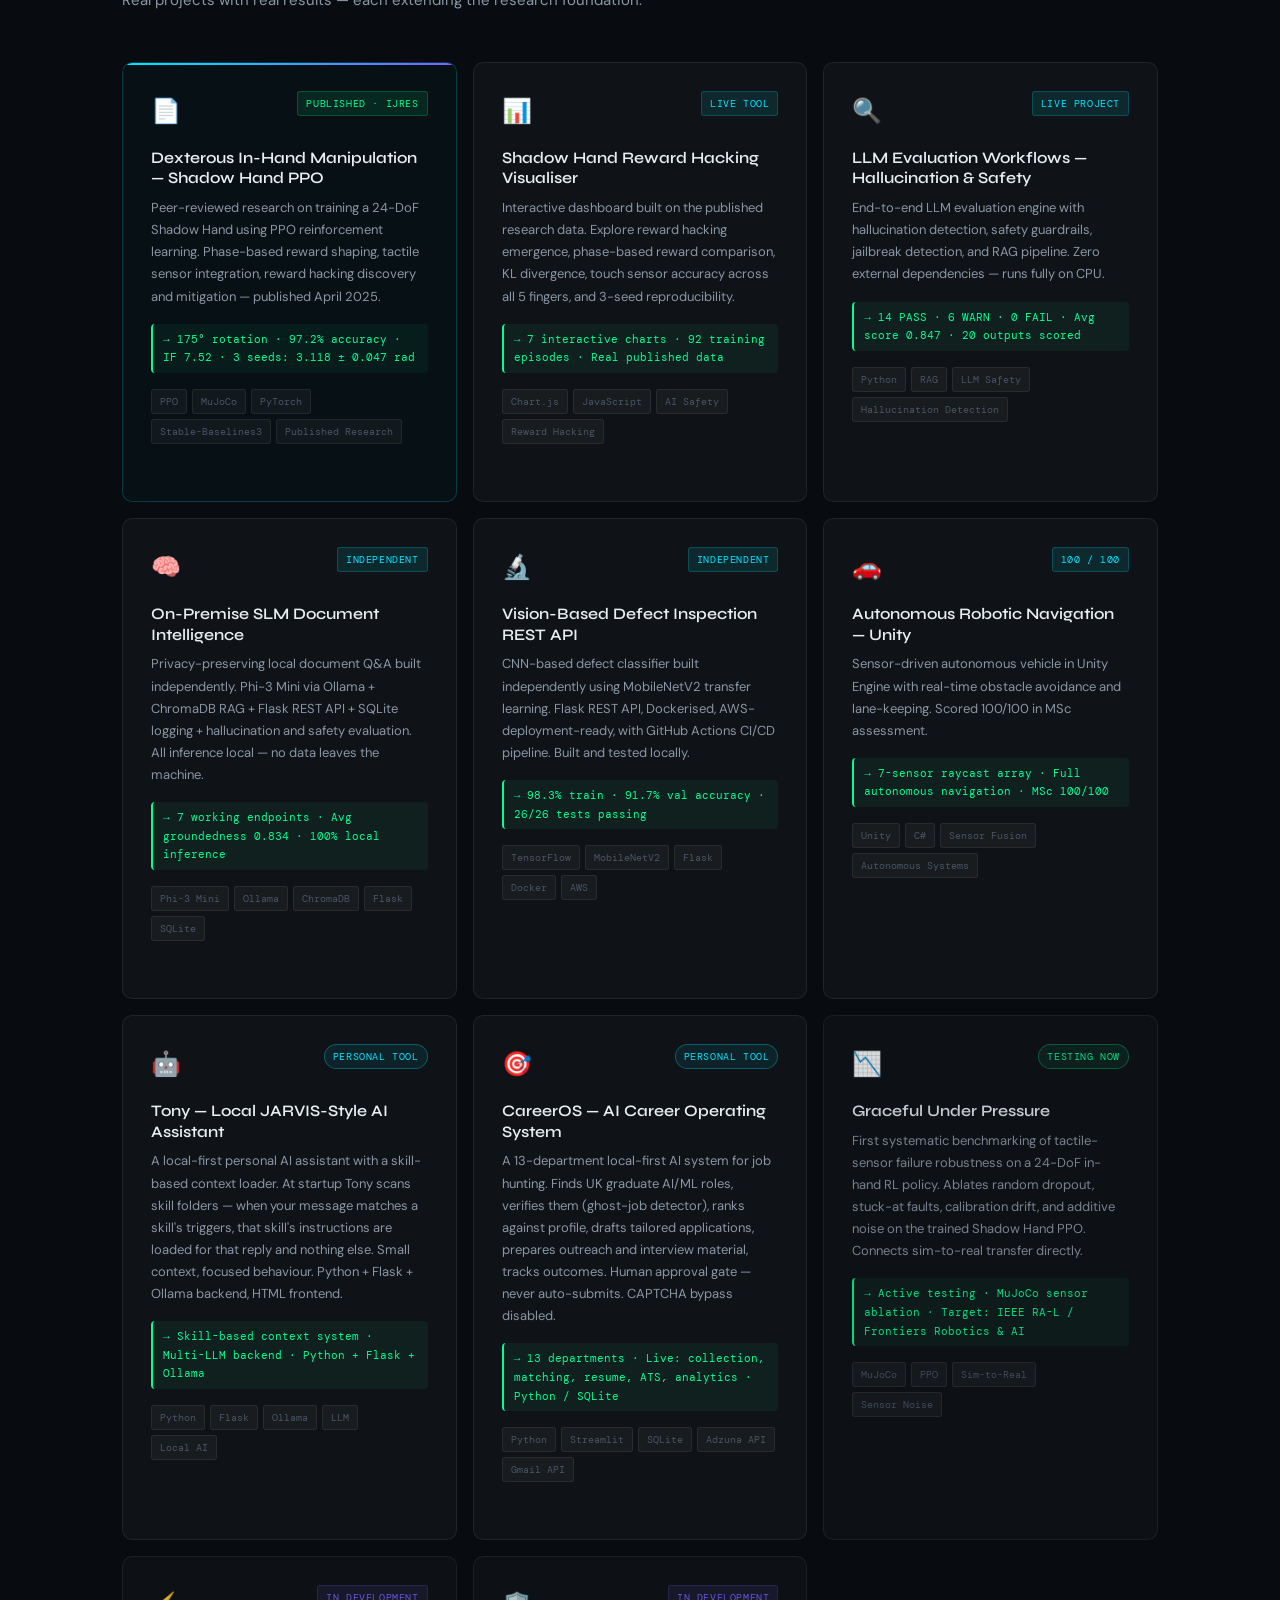
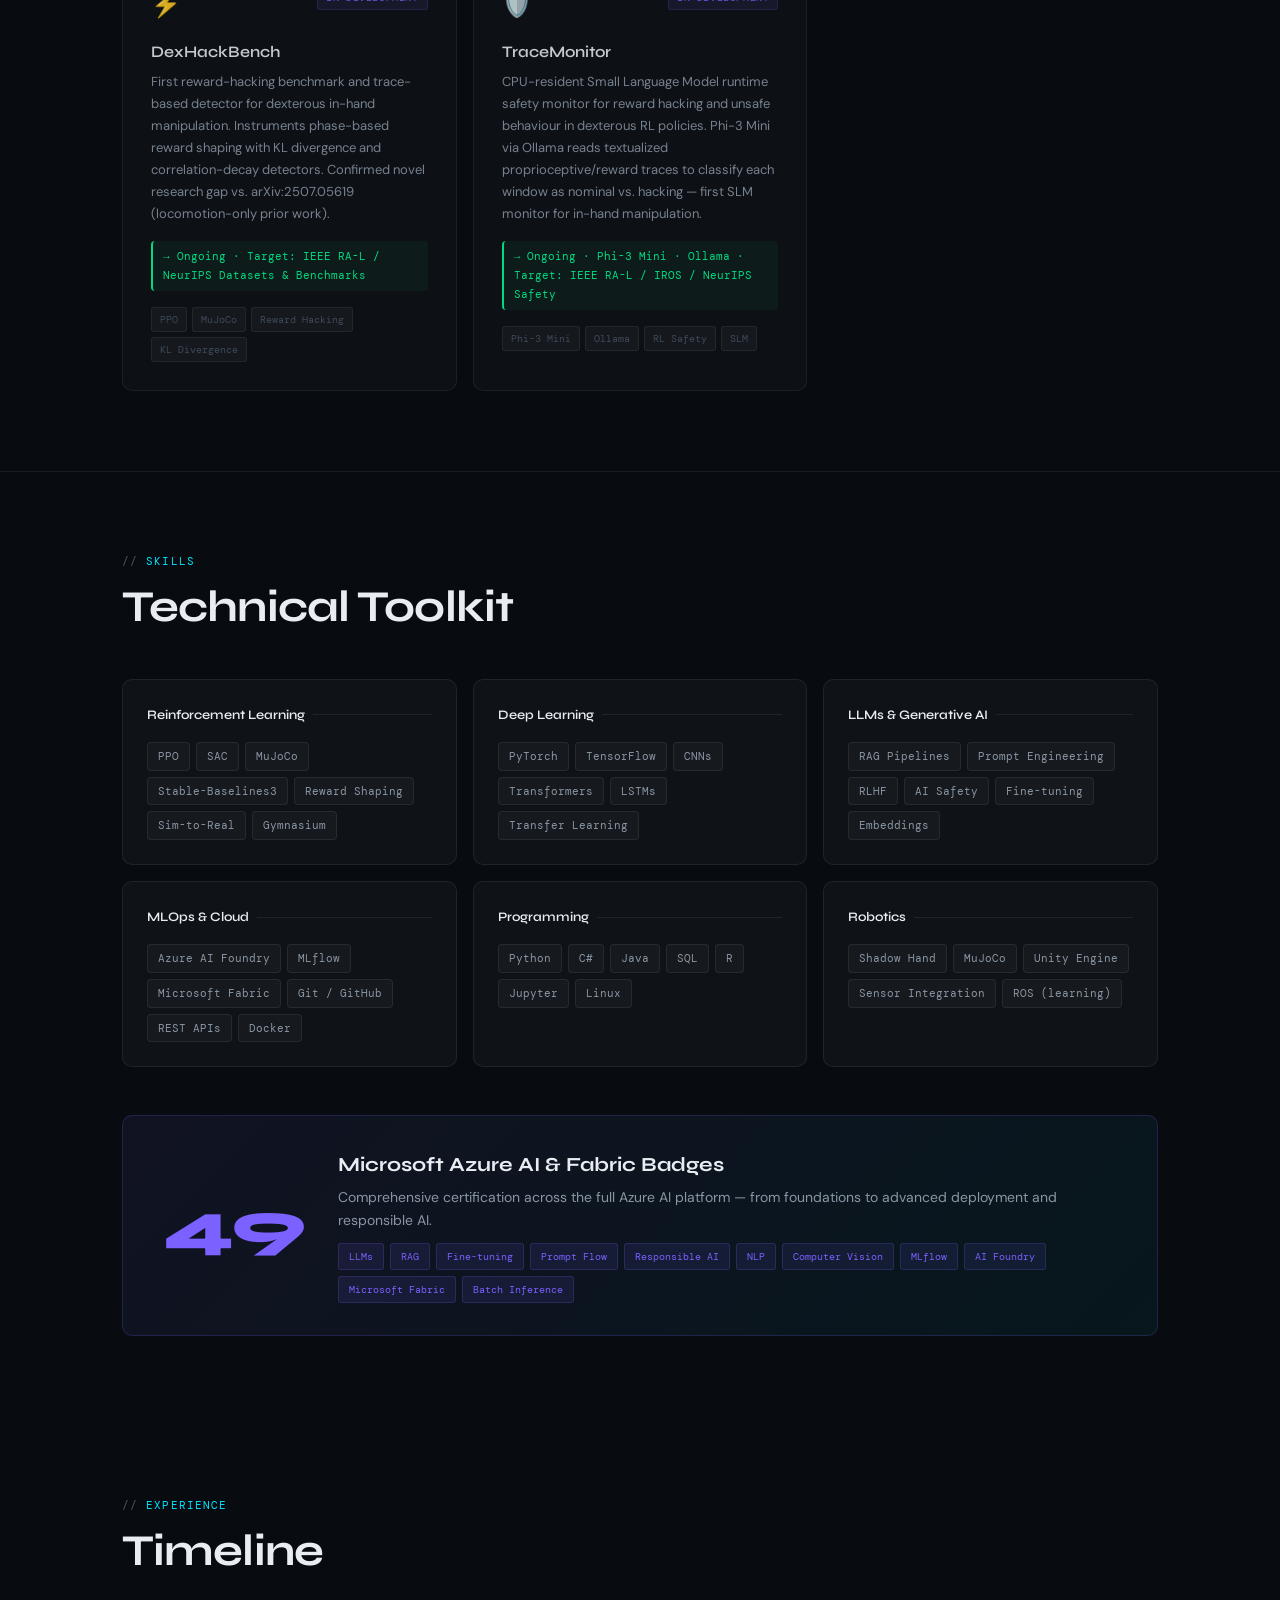
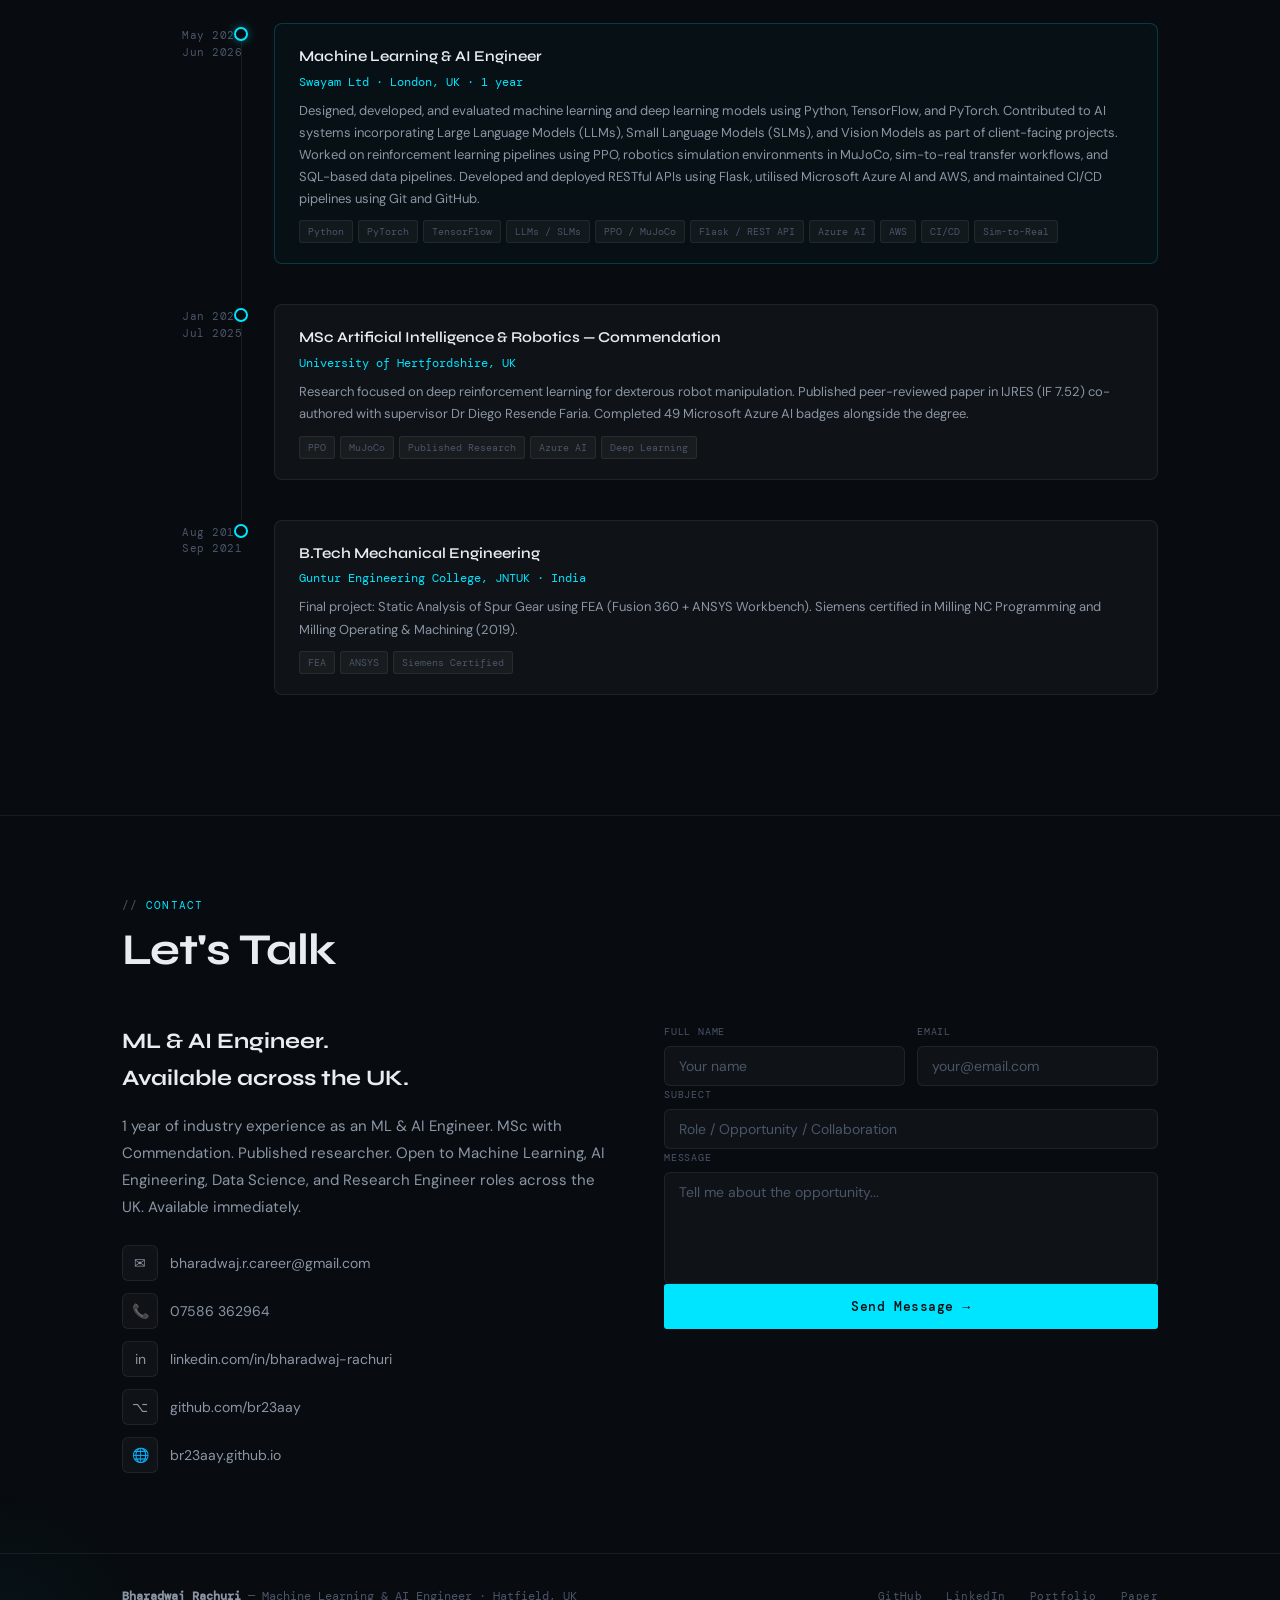
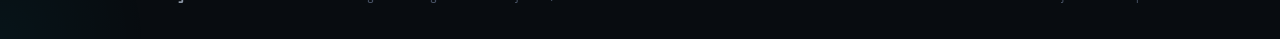
==== commit eca9a8af: "Implement mobile navigation and update modal close buttons Added styles for mobile navigation and up" ====
--- a/index.html
+++ b/index.html
@@ -964,6 +964,23 @@
     .nav-links { display: none; }
     .nav-cta { display: none; }
     .hamburger { display: flex; }
+
+    .nav-links.mobile-open {
+      display: flex;
+      flex-direction: column;
+      position: absolute;
+      top: 100%;
+      left: 0;
+      right: 0;
+      background: rgba(8,12,16,0.97);
+      backdrop-filter: blur(20px);
+      border-bottom: 1px solid var(--border);
+      padding: 1.5rem 2rem;
+      gap: 1.25rem;
+      z-index: 150;
+    }
+    .nav-links.mobile-open li { width: 100%; }
+    .nav-links.mobile-open a { display: block; padding: 0.5rem 0; }
 
     /* Container padding */
     .container { padding: 0 1.25rem; }
@@ -1510,7 +1527,7 @@
         </div>
       </a>
     </div>
-    <button class="proj-modal-close" onclick="closeModal('modal-tony')">✕ Close</button>
+    <button class="proj-modal-close" onclick="closeModal('tony')">✕ Close</button>
   </div>
 </div>
 
@@ -1531,7 +1548,7 @@
         </div>
       </a>
     </div>
-    <button class="proj-modal-close" onclick="closeModal('modal-careeros')">✕ Close</button>
+    <button class="proj-modal-close" onclick="closeModal('careeros')">✕ Close</button>
   </div>
 </div>
 
@@ -1561,7 +1578,7 @@
         </div>
       </a>
     </div>
-    <button class="proj-modal-close" onclick="closeModal('modal-slm')">✕ Close</button>
+    <button class="proj-modal-close" onclick="closeModal('slm')">✕ Close</button>
   </div>
 </div>
 
@@ -1591,7 +1608,7 @@
         </div>
       </a>
     </div>
-    <button class="proj-modal-close" onclick="closeModal('modal-vision')">✕ Close</button>
+    <button class="proj-modal-close" onclick="closeModal('vision')">✕ Close</button>
   </div>
 </div>
 
@@ -1621,7 +1638,7 @@
         </div>
       </a>
     </div>
-    <button class="proj-modal-close" onclick="closeModal('modal-paper')">✕ Close</button>
+    <button class="proj-modal-close" onclick="closeModal('paper')">✕ Close</button>
   </div>
 </div>
 
@@ -1651,7 +1668,7 @@
         </div>
       </a>
     </div>
-    <button class="proj-modal-close" onclick="closeModal('modal-shadowhand')">✕ Close</button>
+    <button class="proj-modal-close" onclick="closeModal('shadowhand')">✕ Close</button>
   </div>
 </div>
 
@@ -1681,7 +1698,7 @@
         </div>
       </a>
     </div>
-    <button class="proj-modal-close" onclick="closeModal('modal-llm')">✕ Close</button>
+    <button class="proj-modal-close" onclick="closeModal('llm')">✕ Close</button>
   </div>
 </div>
 
@@ -2341,6 +2358,23 @@
     }
   }
 
+  function toggleMobileNav() {
+    const links = document.querySelector('.nav-links');
+    const btn = document.getElementById('hamburger');
+    const isOpen = links.classList.toggle('mobile-open');
+    btn.classList.toggle('open', isOpen);
+    document.body.style.overflow = isOpen ? 'hidden' : '';
+  }
+
+  // Close the mobile menu whenever a nav link is clicked
+  document.querySelectorAll('.nav-links a').forEach(link => {
+    link.addEventListener('click', () => {
+      document.querySelector('.nav-links').classList.remove('mobile-open');
+      document.getElementById('hamburger').classList.remove('open');
+      document.body.style.overflow = '';
+    });
+  });
+
   function closeModal(id) {
     const modal = document.getElementById('modal-' + id);
     if (modal) {
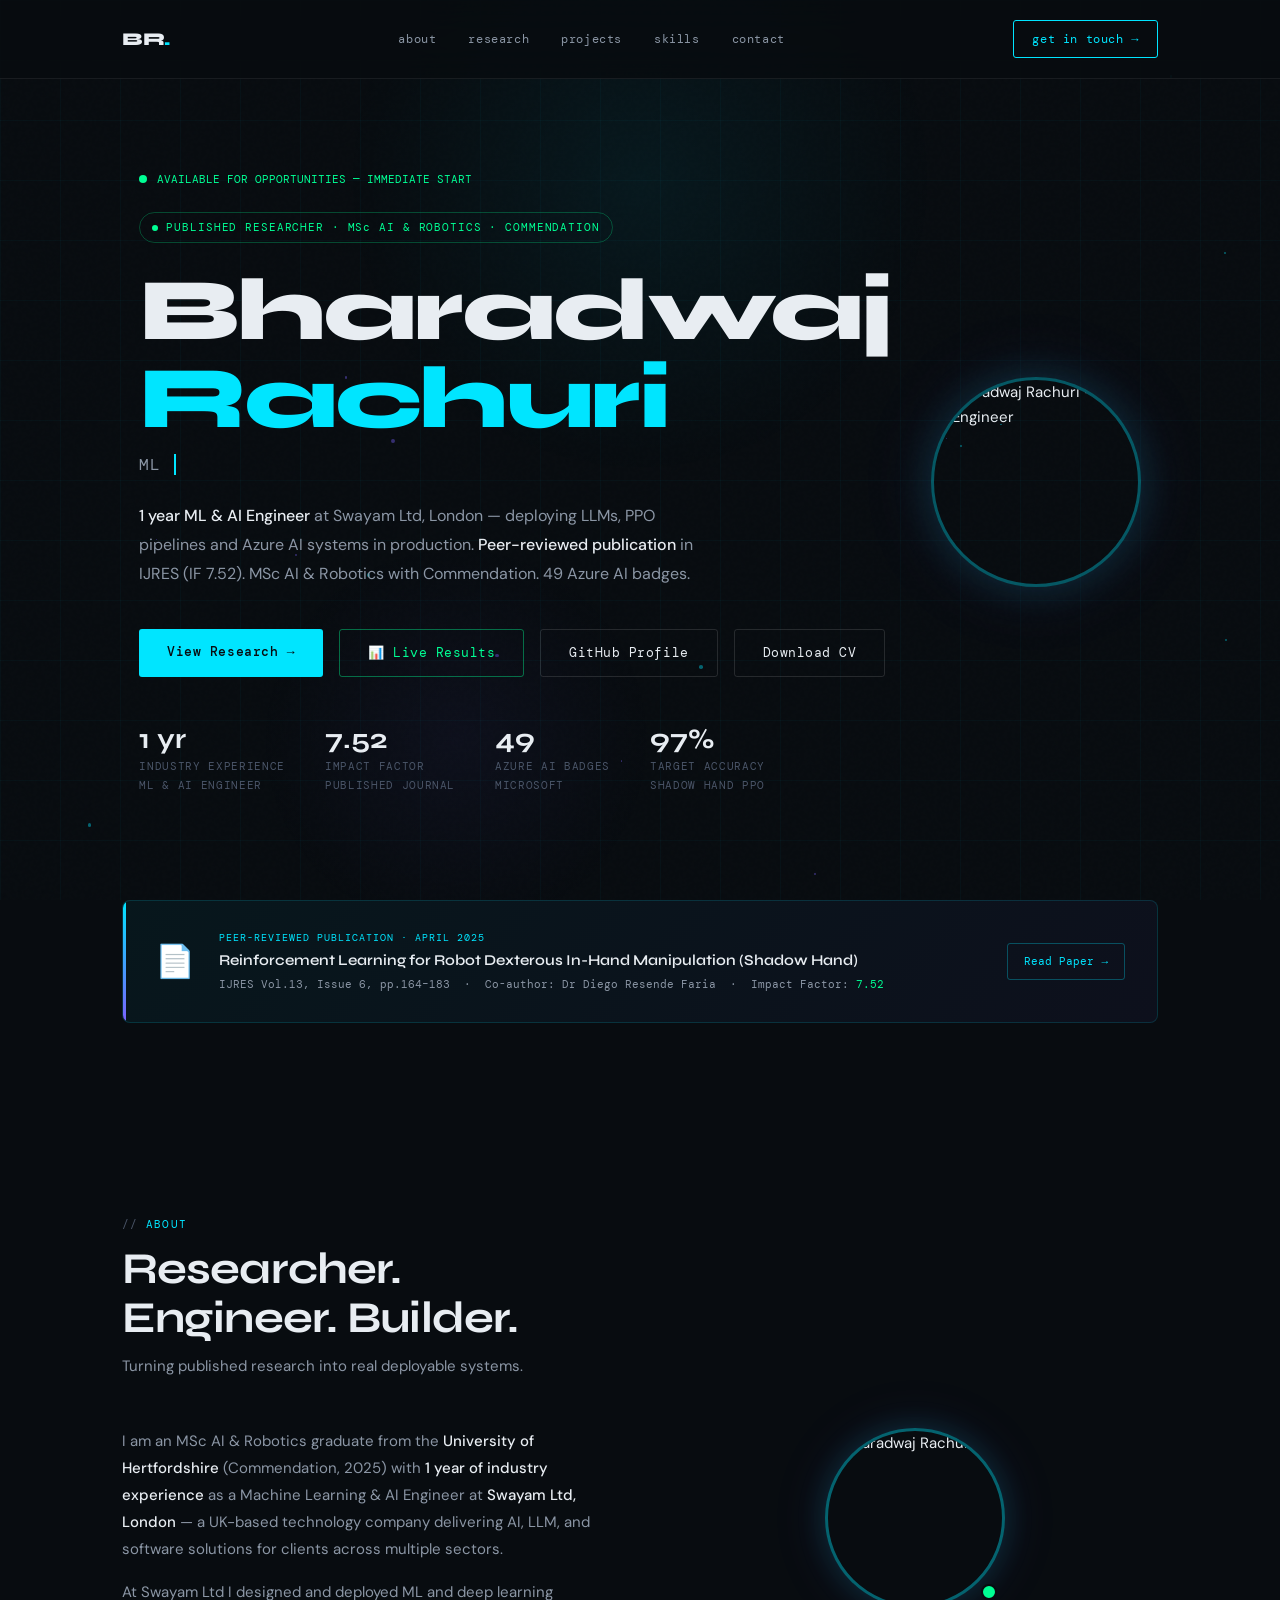
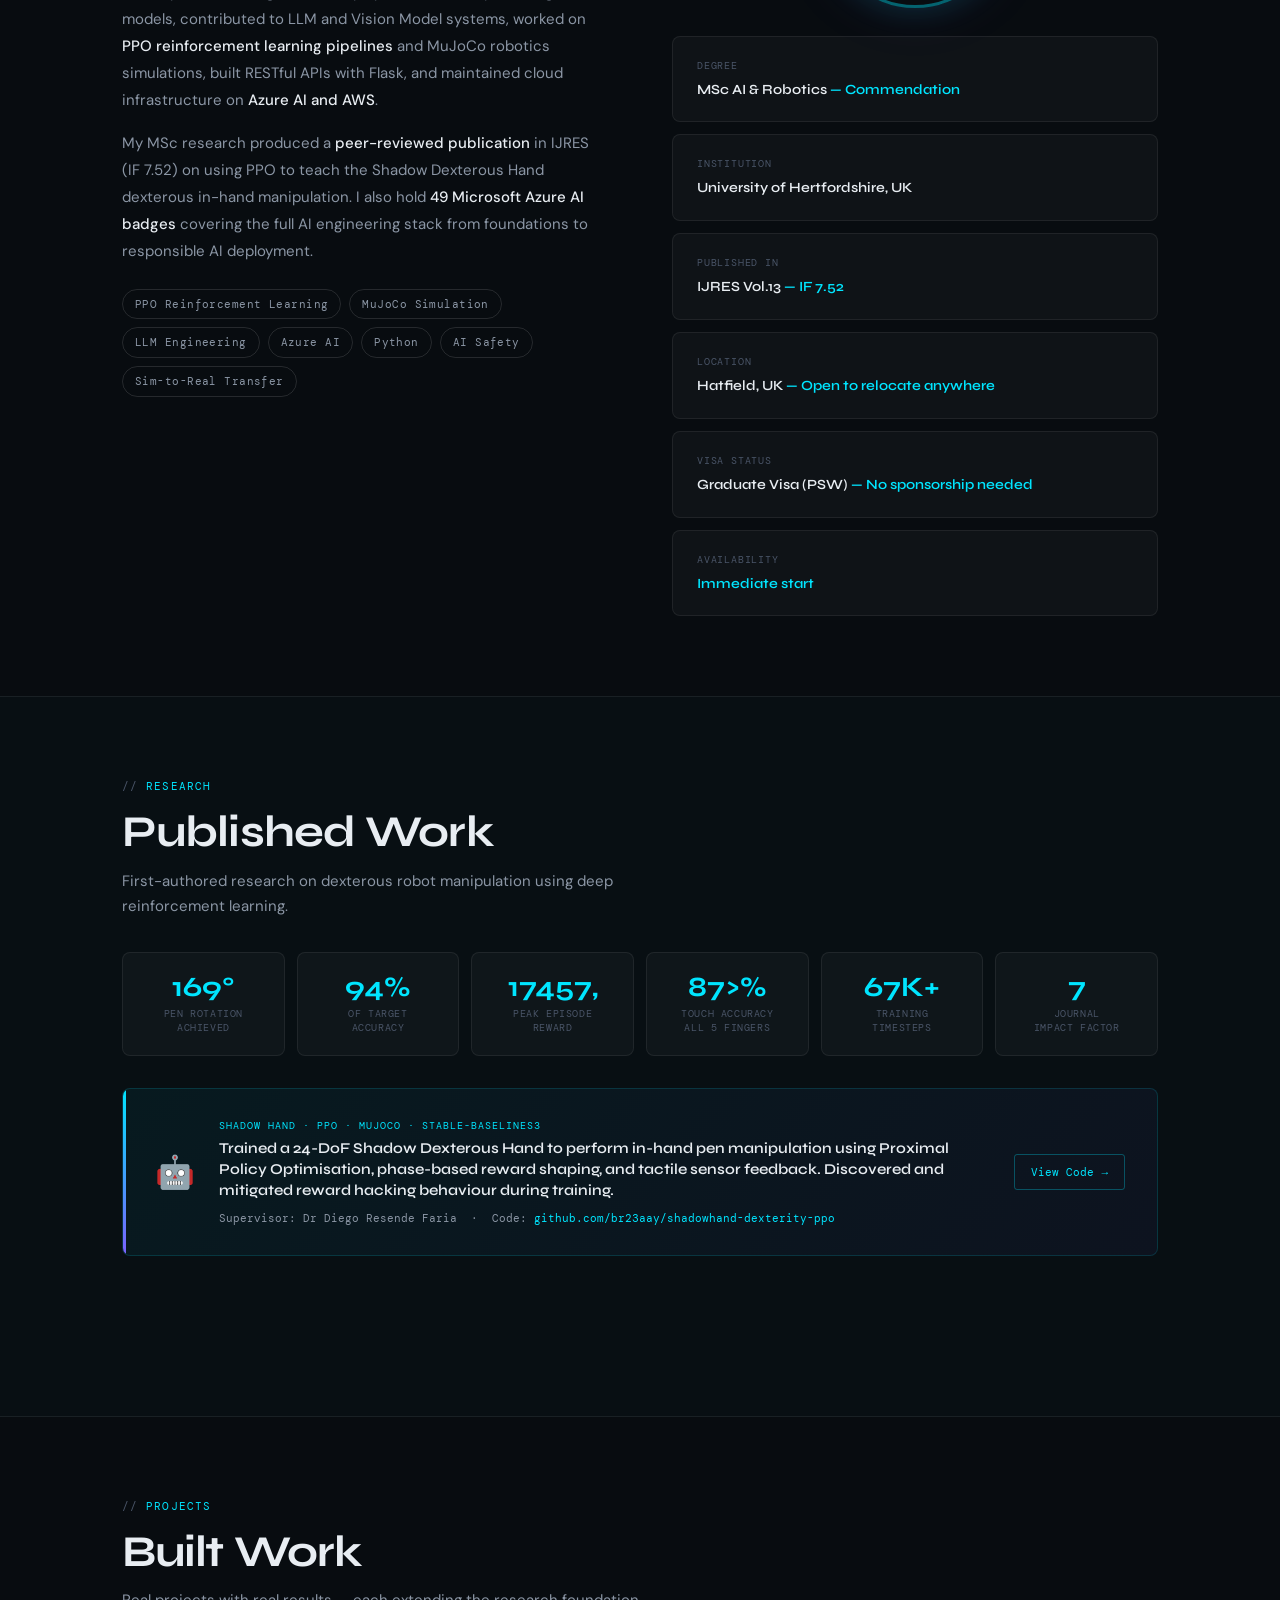
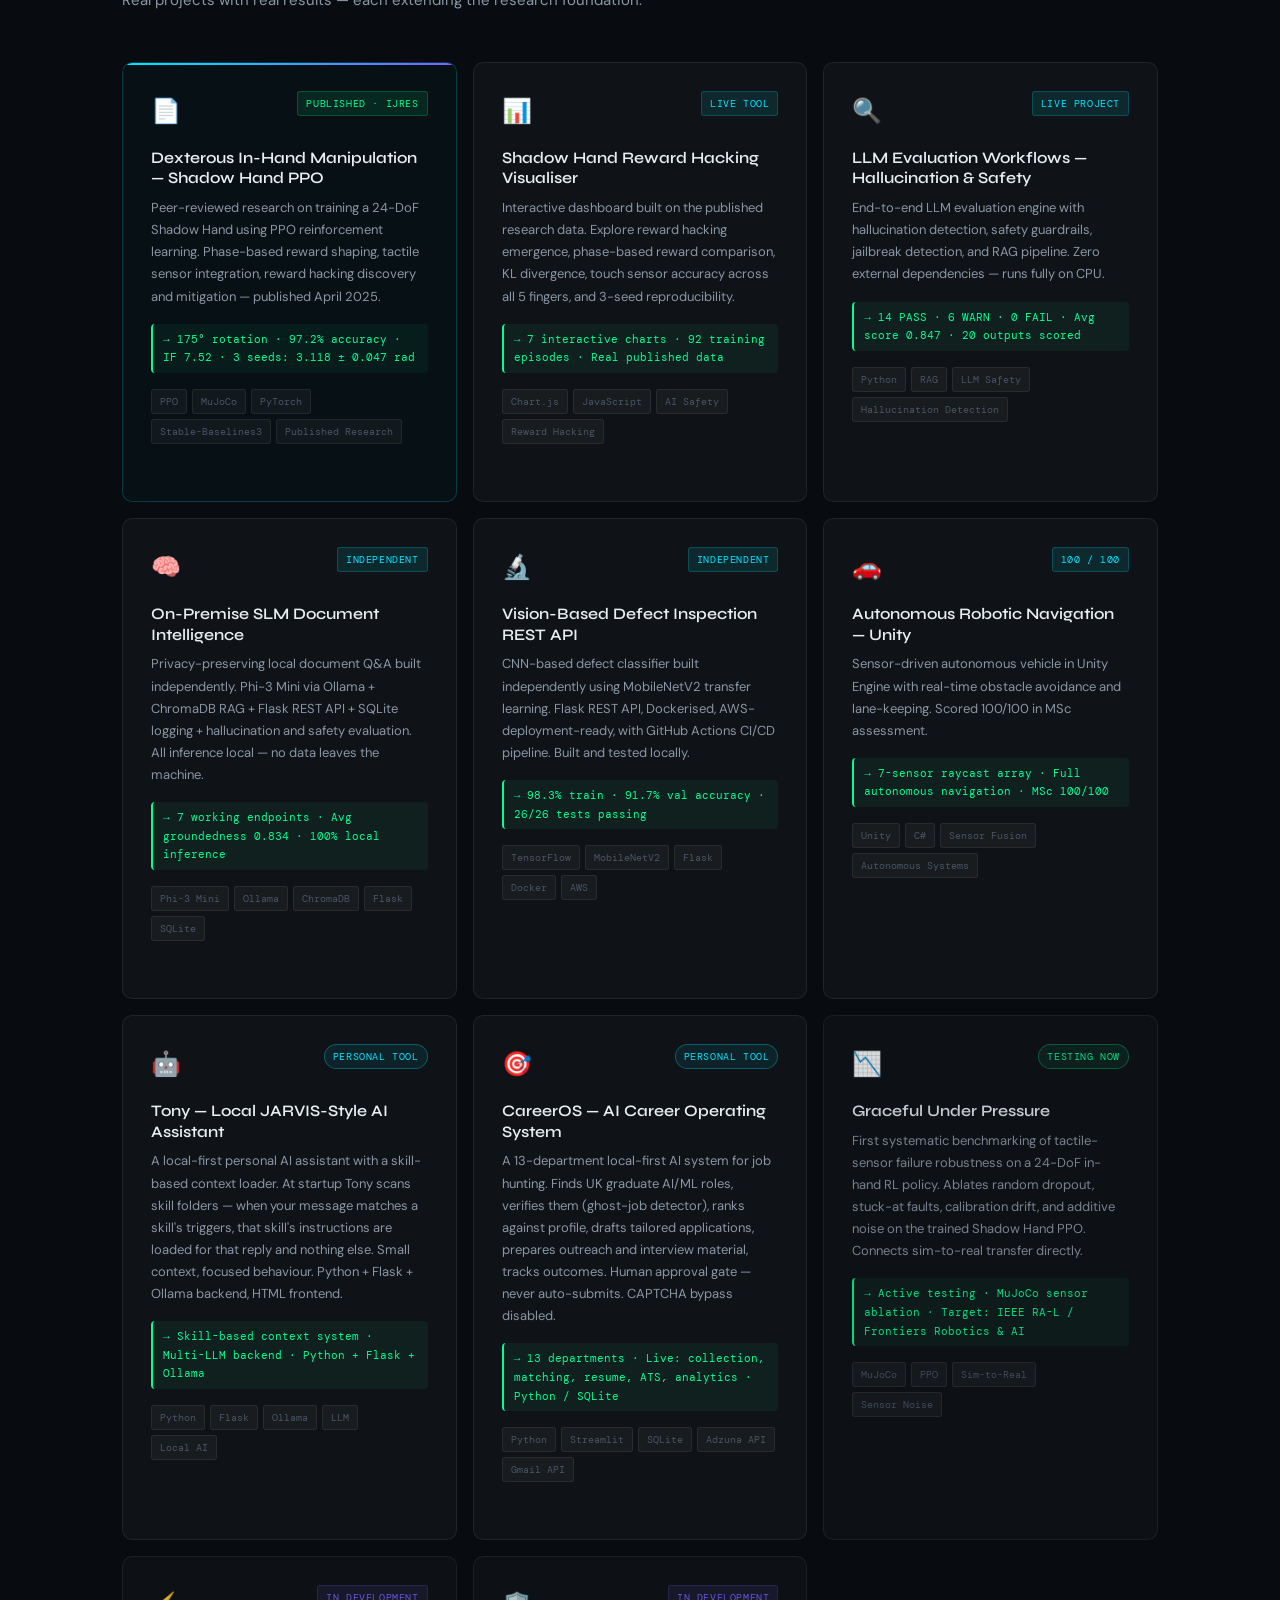
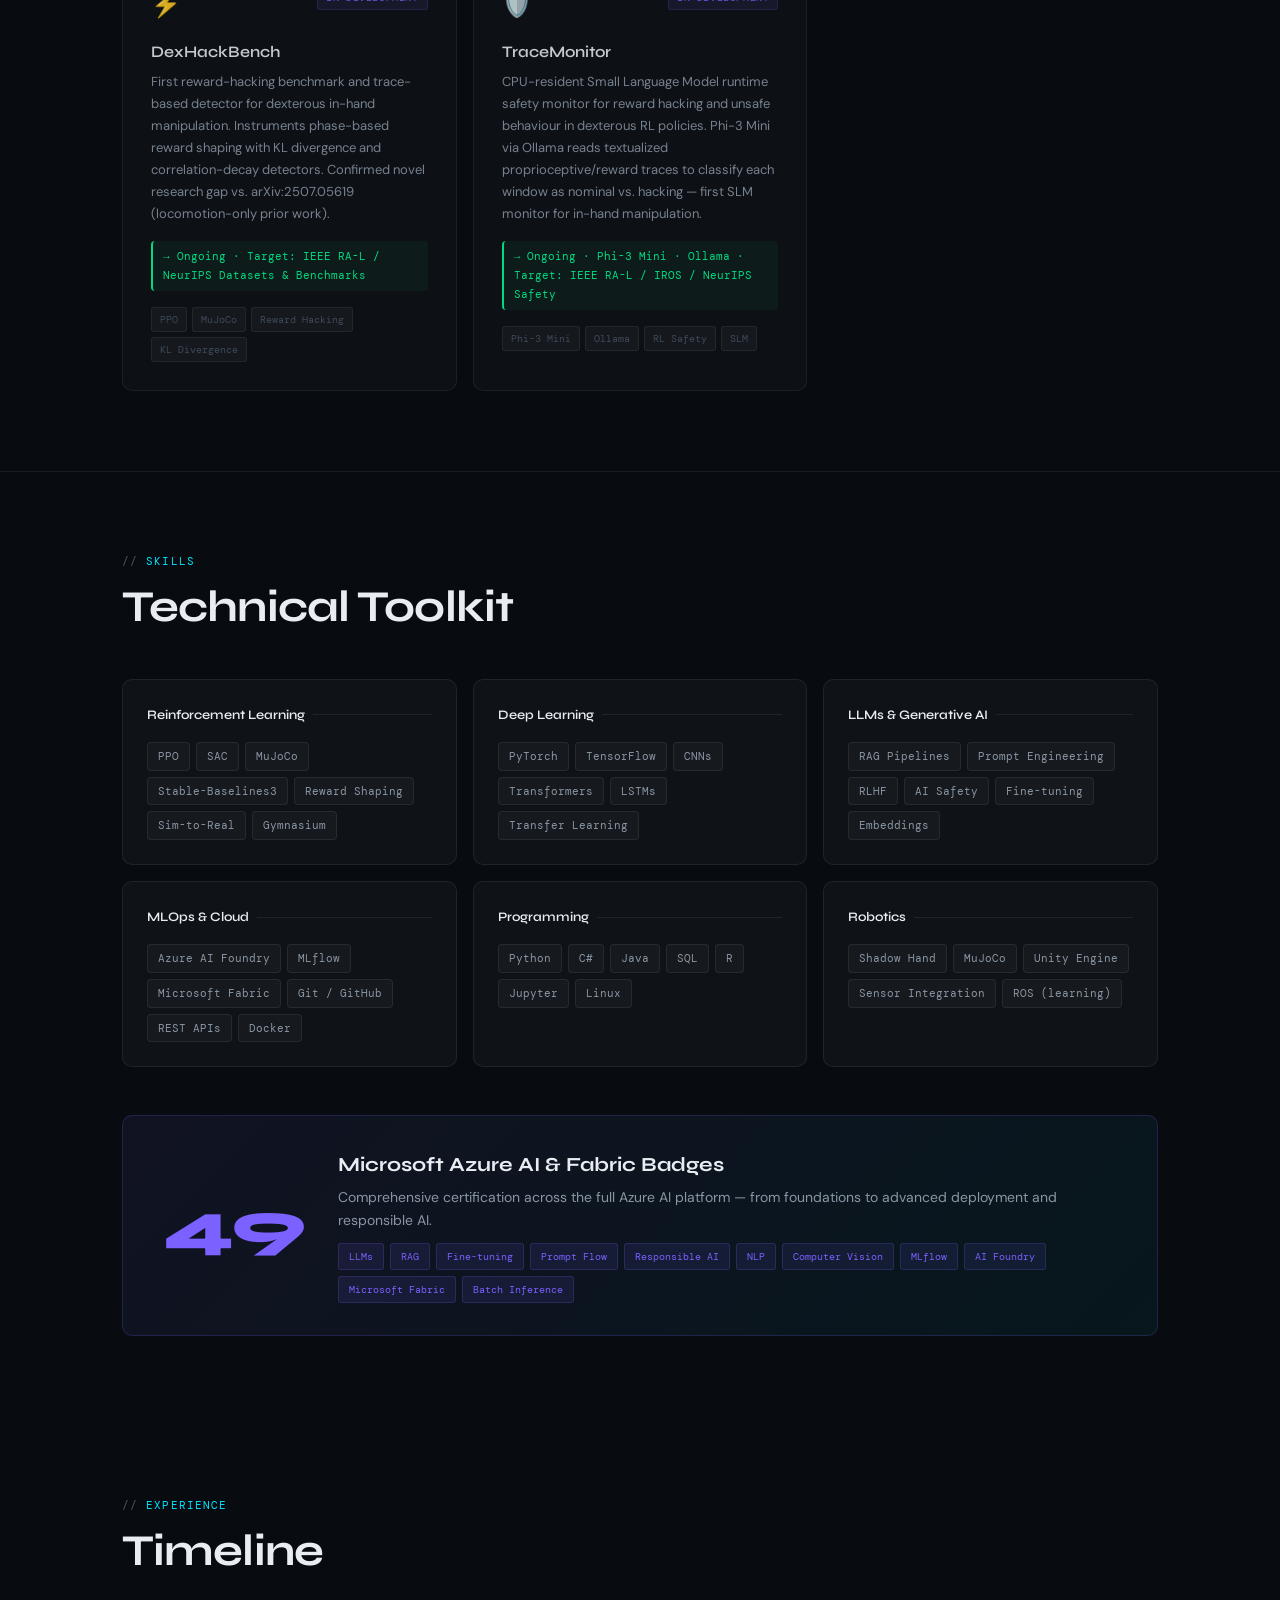
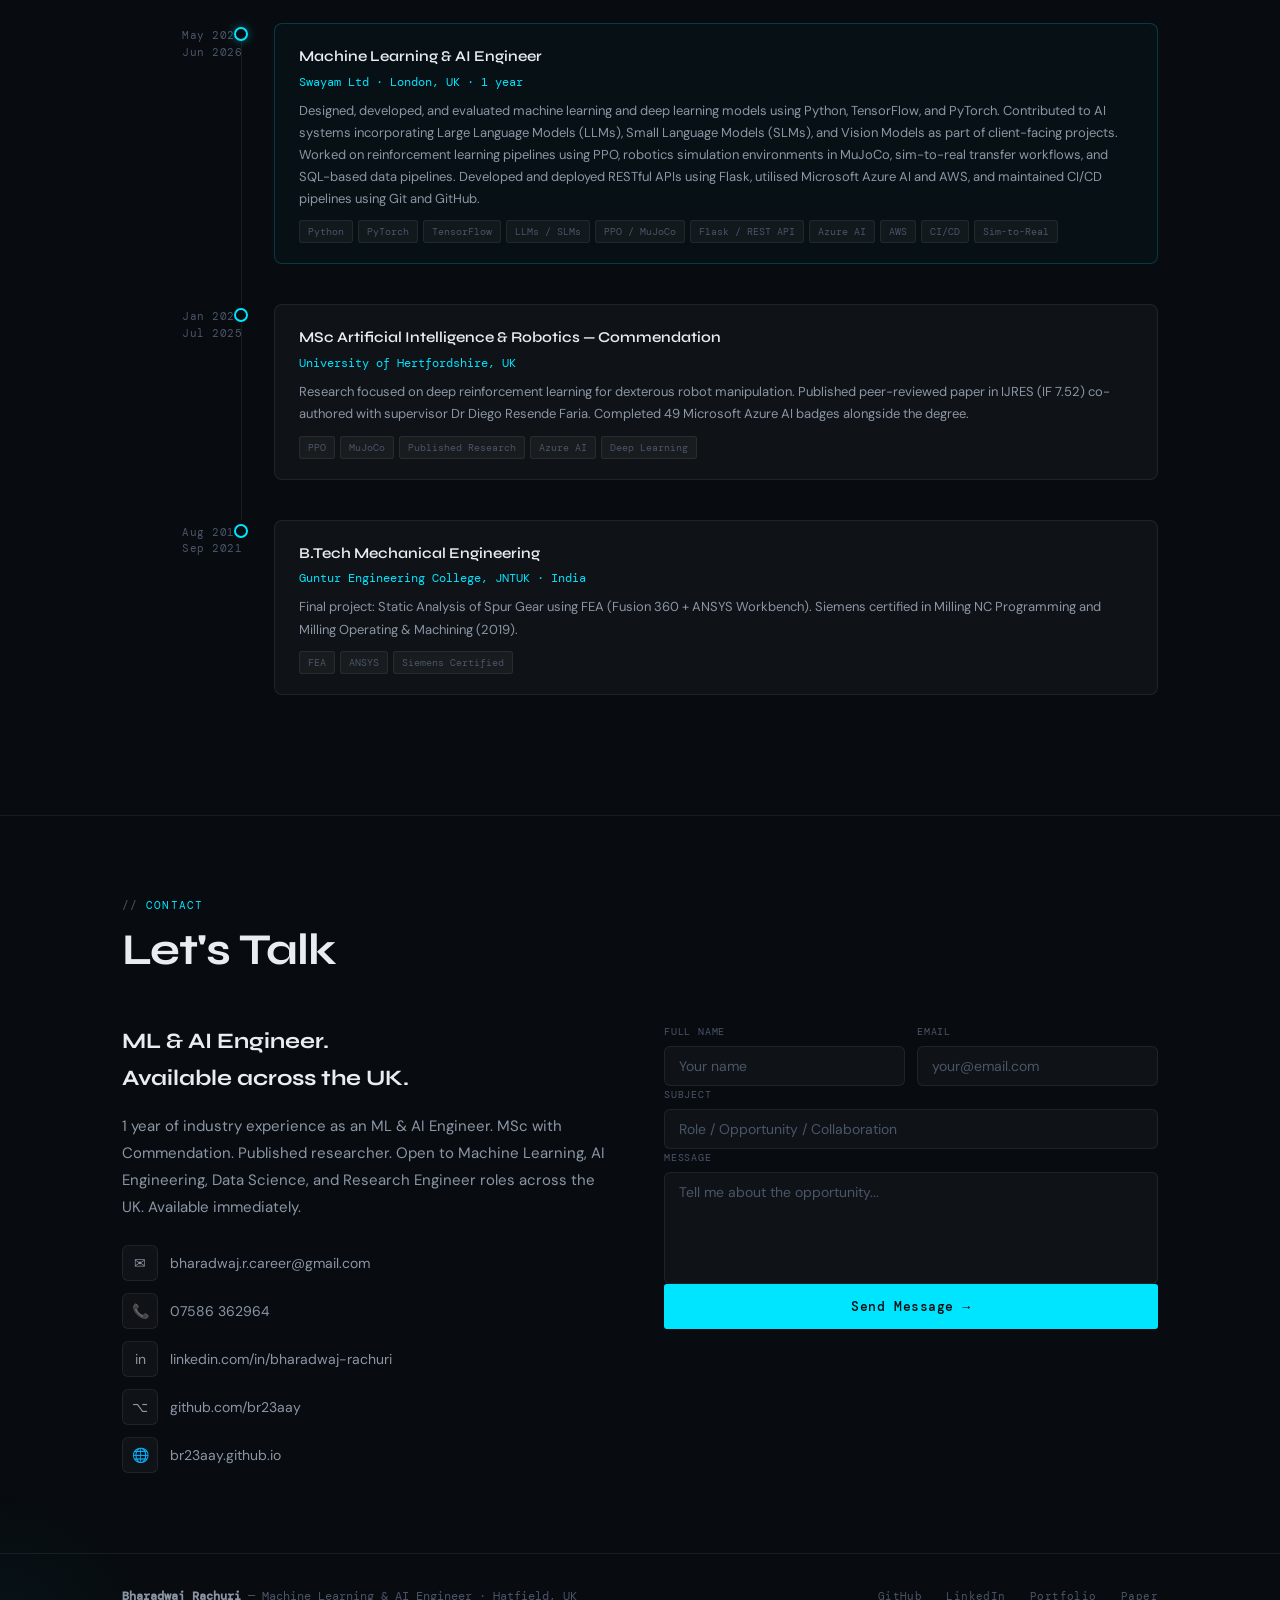
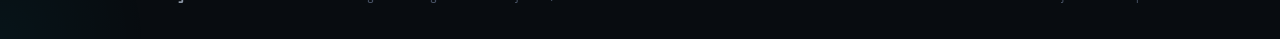
==== commit f1f0fc56: "Fix modal close id handling Updated modal close functionality to remove 'modal-' prefix from id." ====
--- a/index.html
+++ b/index.html
@@ -2384,7 +2384,7 @@
   }
 
   function handleModalBgClick(e, id) {
-    if (e.target === document.getElementById(id)) closeModal(id);
+    if (e.target === document.getElementById(id)) closeModal(id.replace(/^modal-/, ''));
   }
 
   // Close any open modal on Escape key
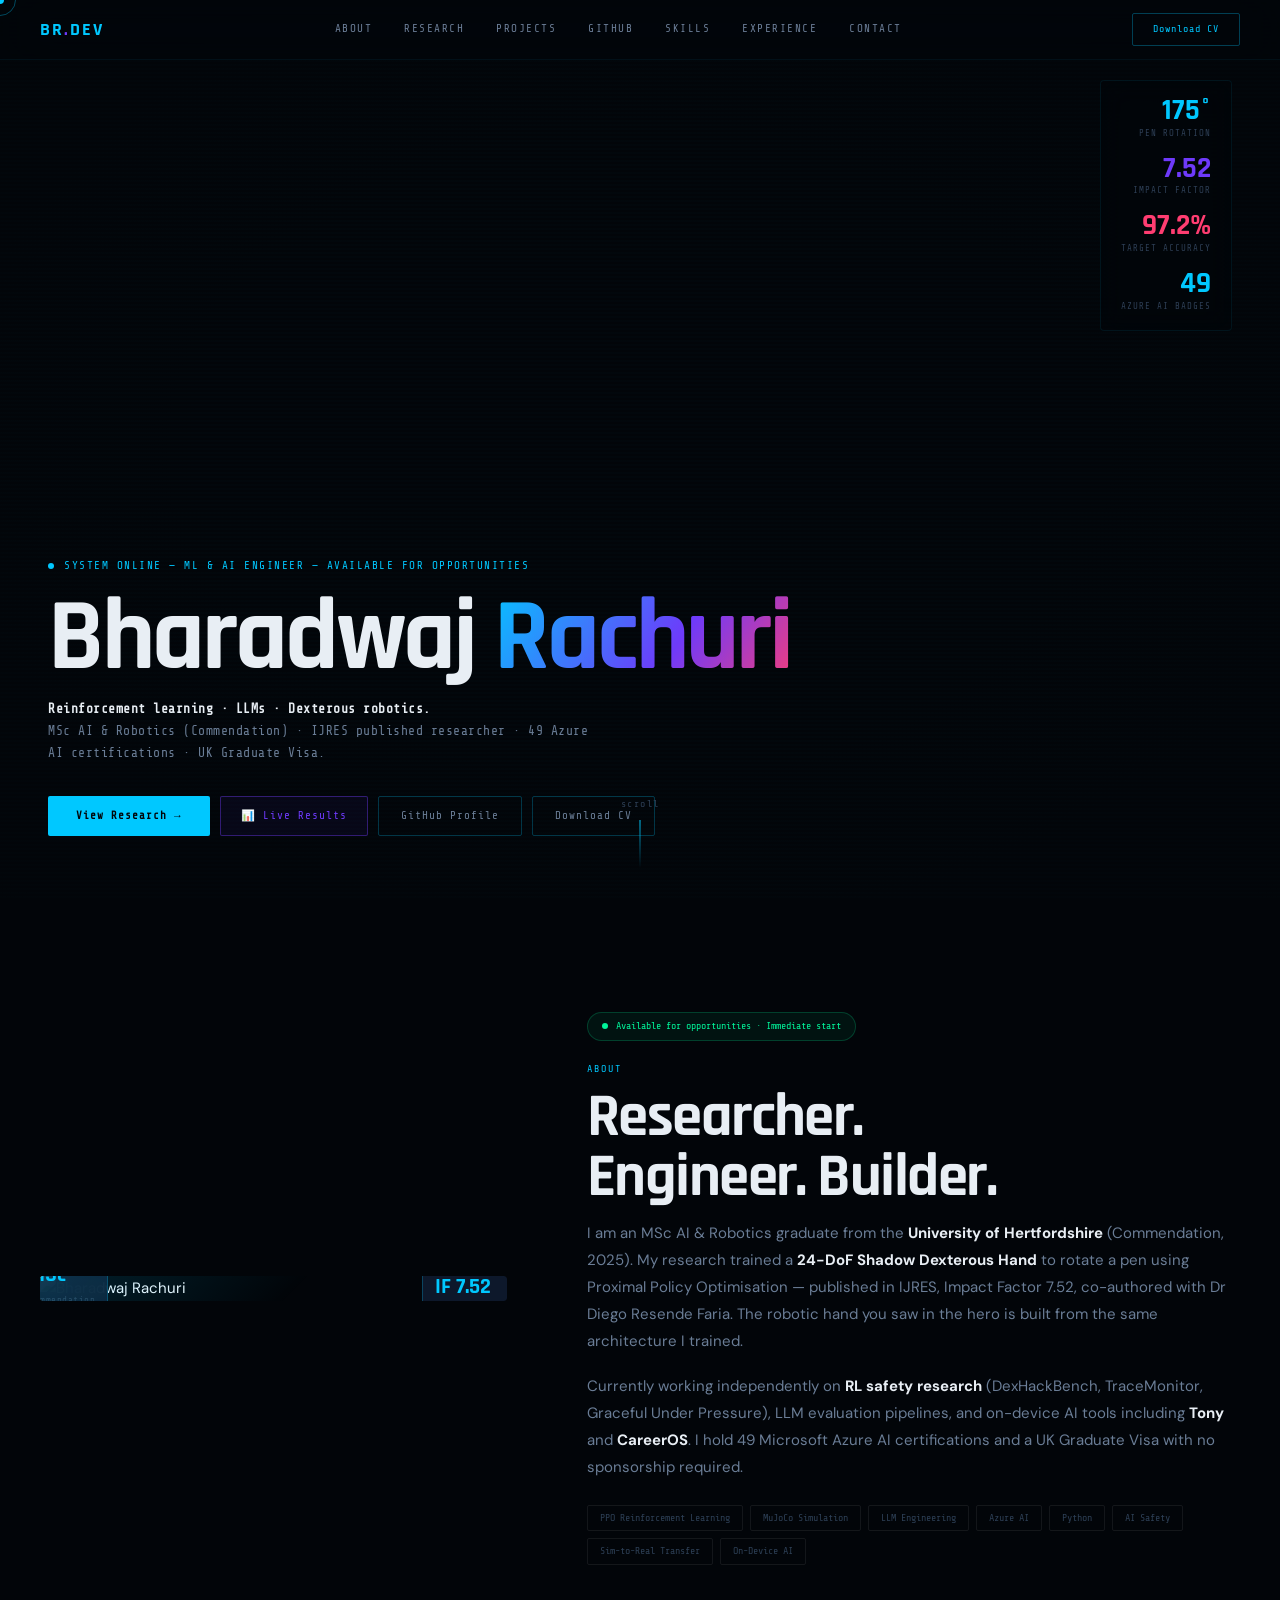
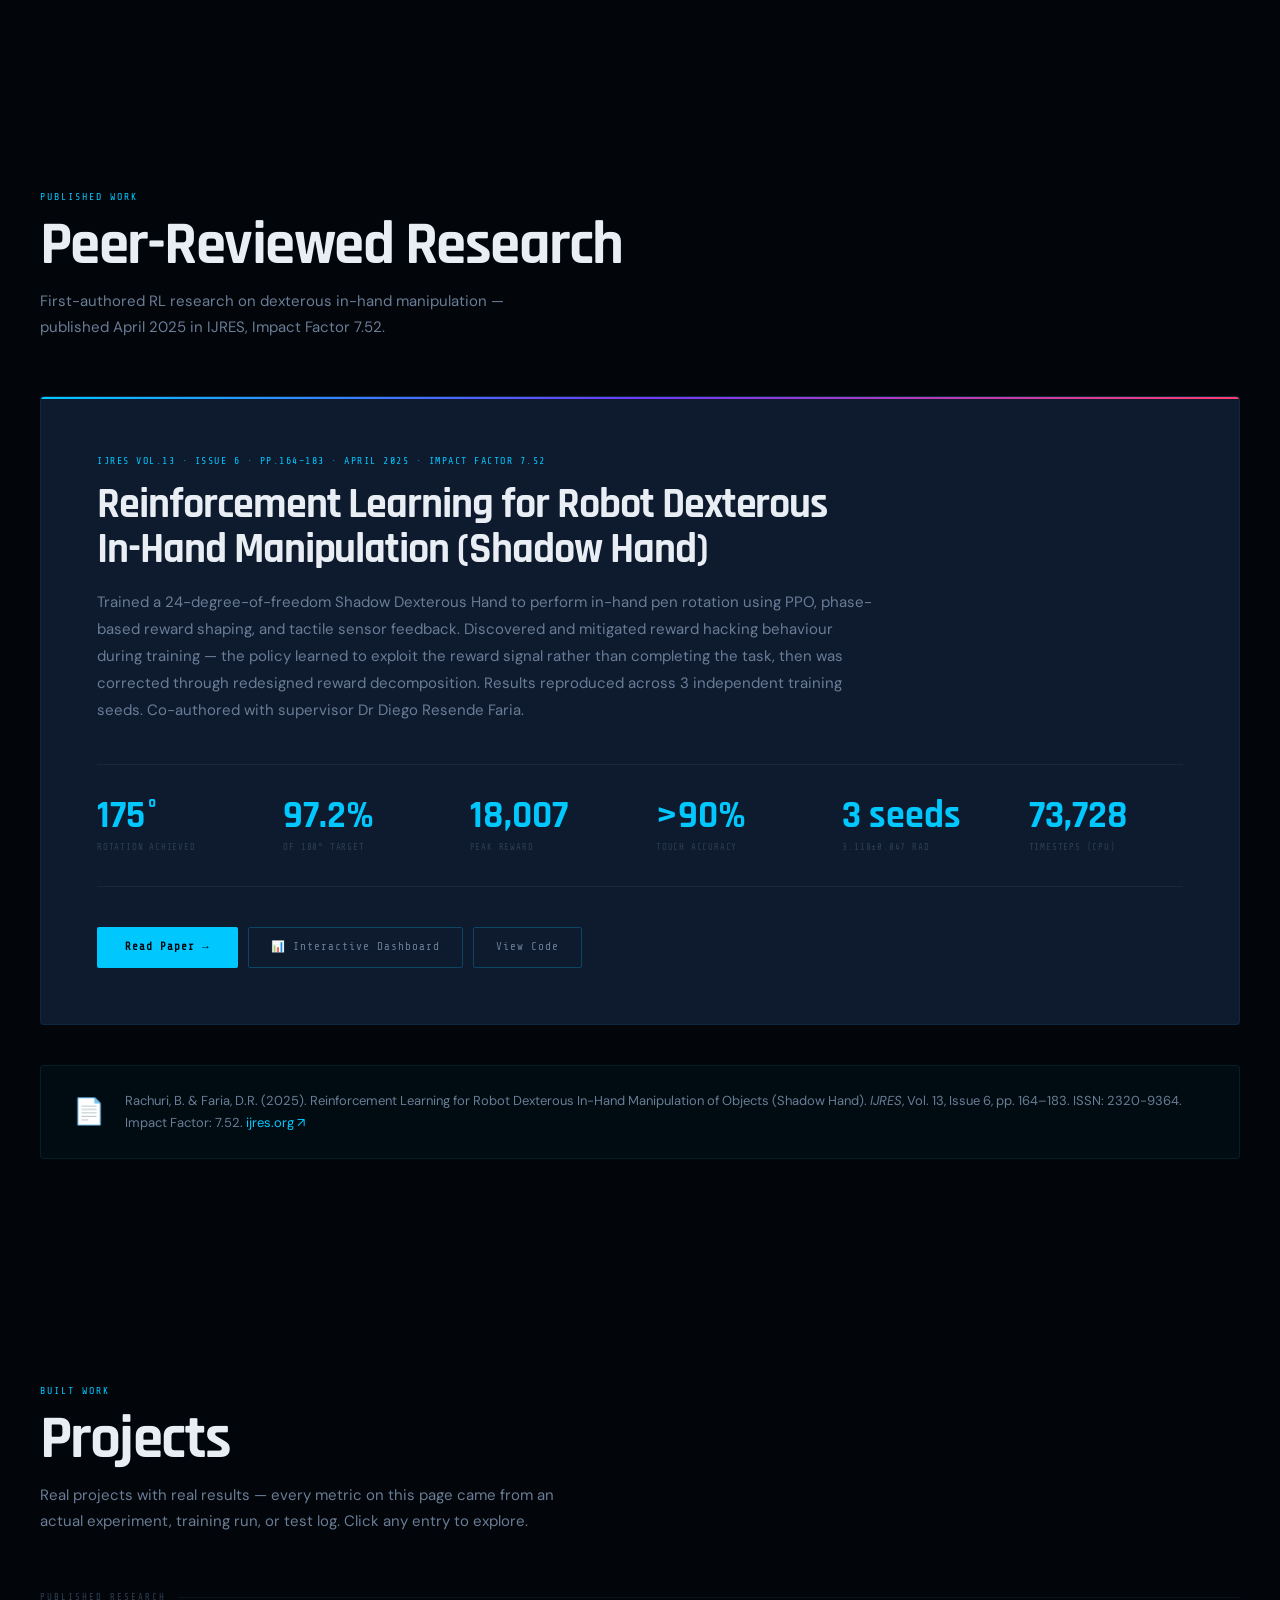
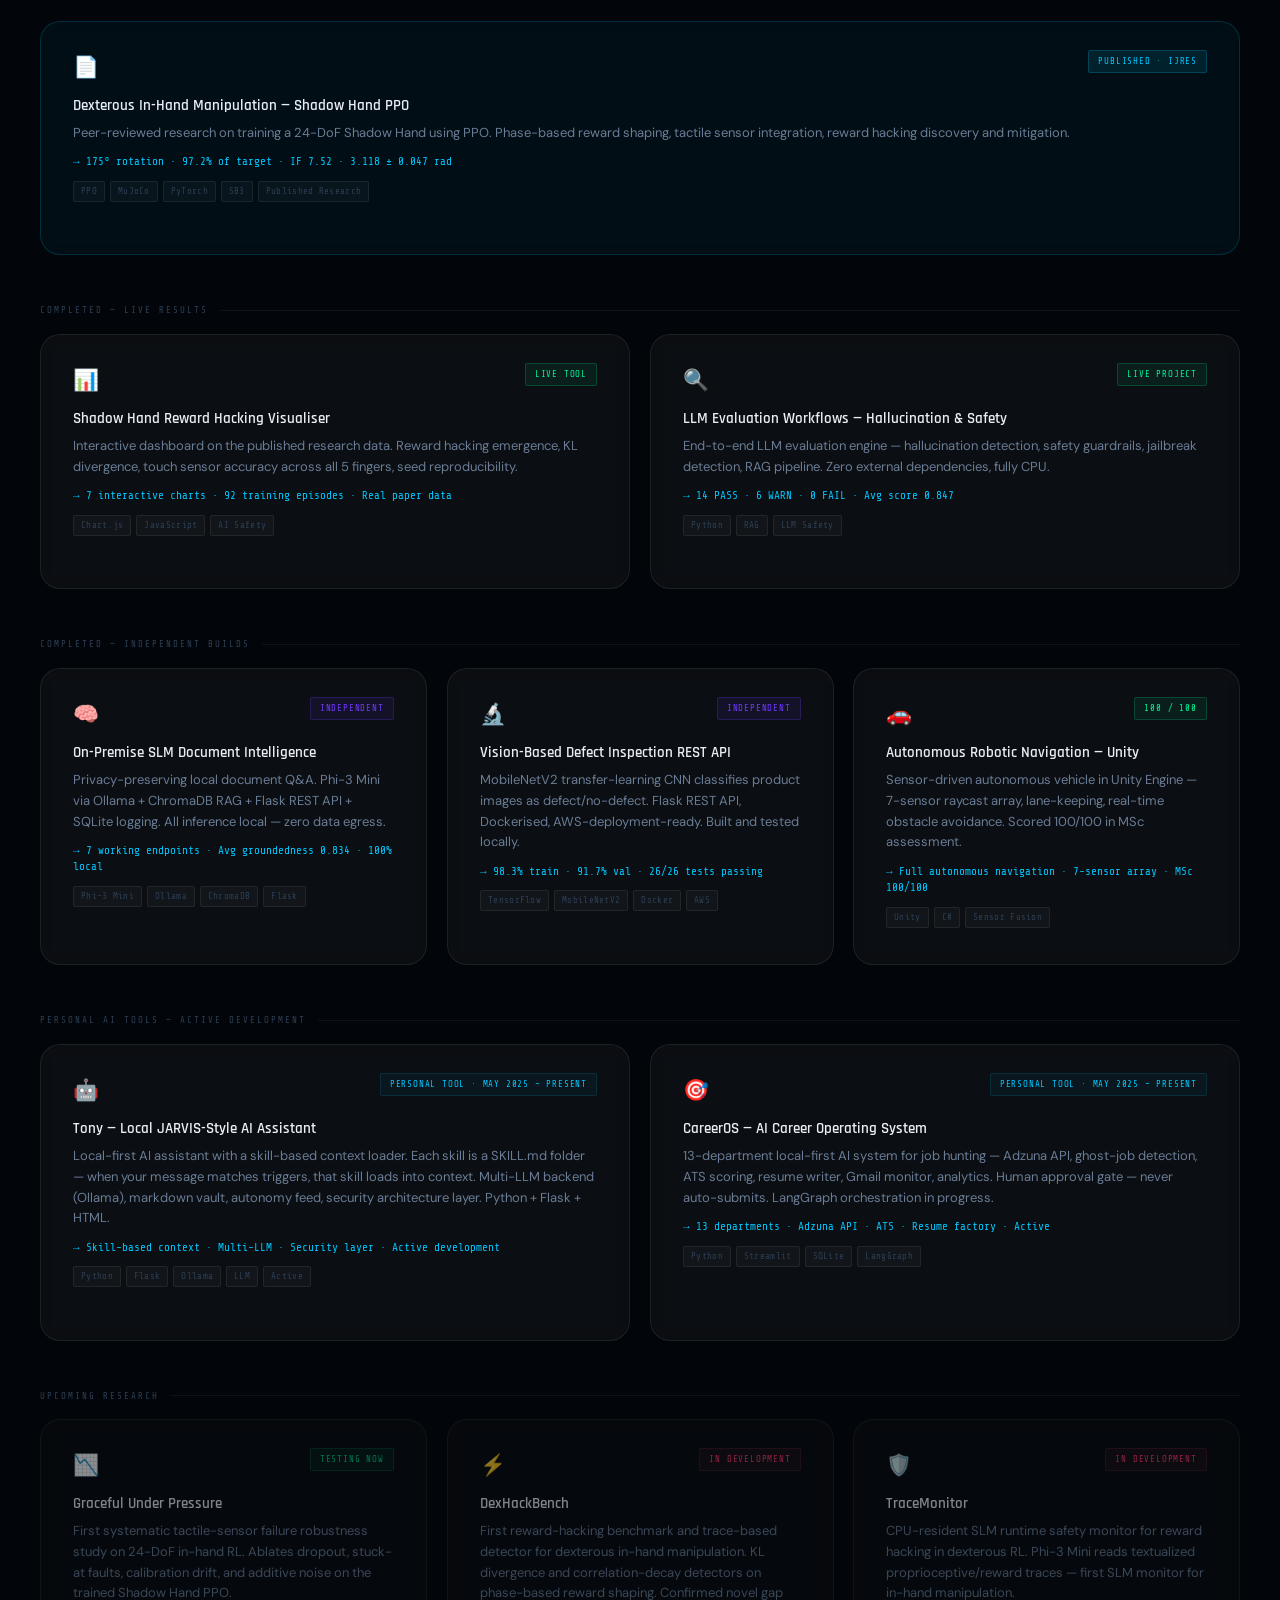
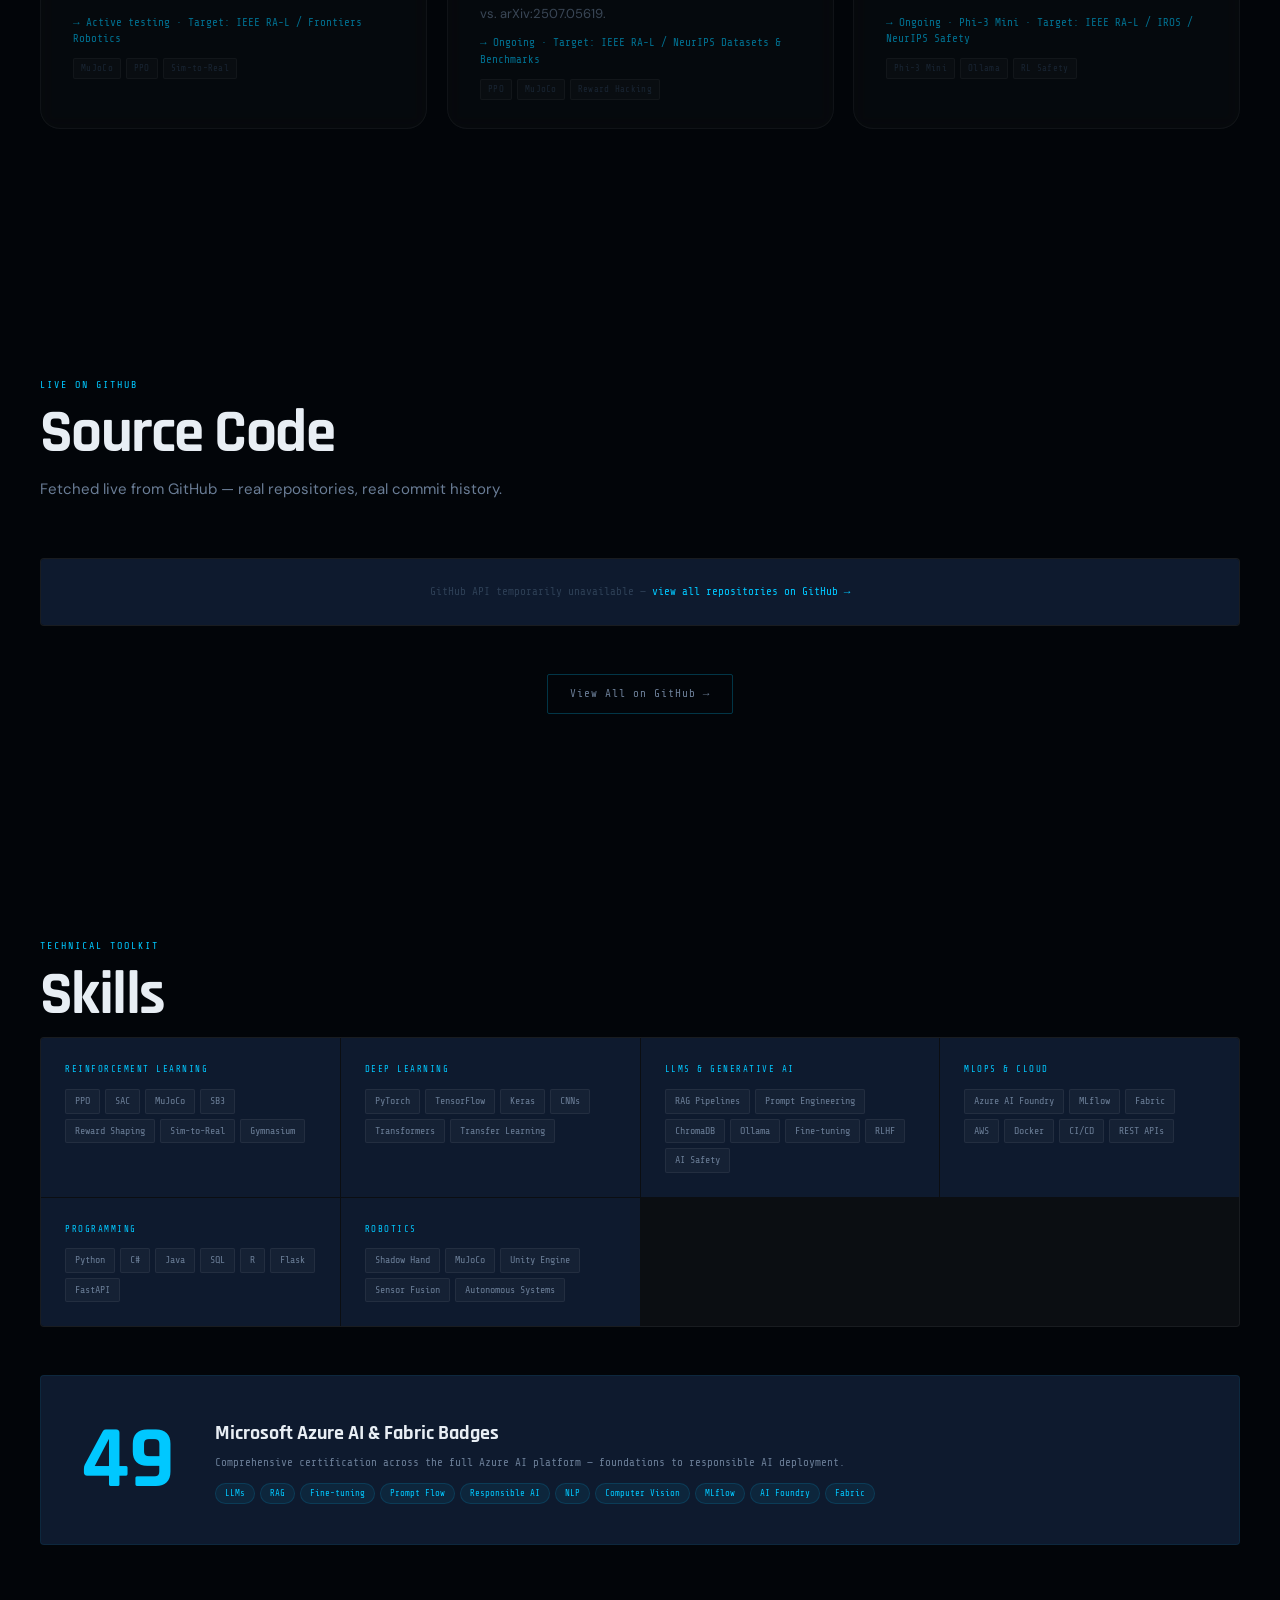
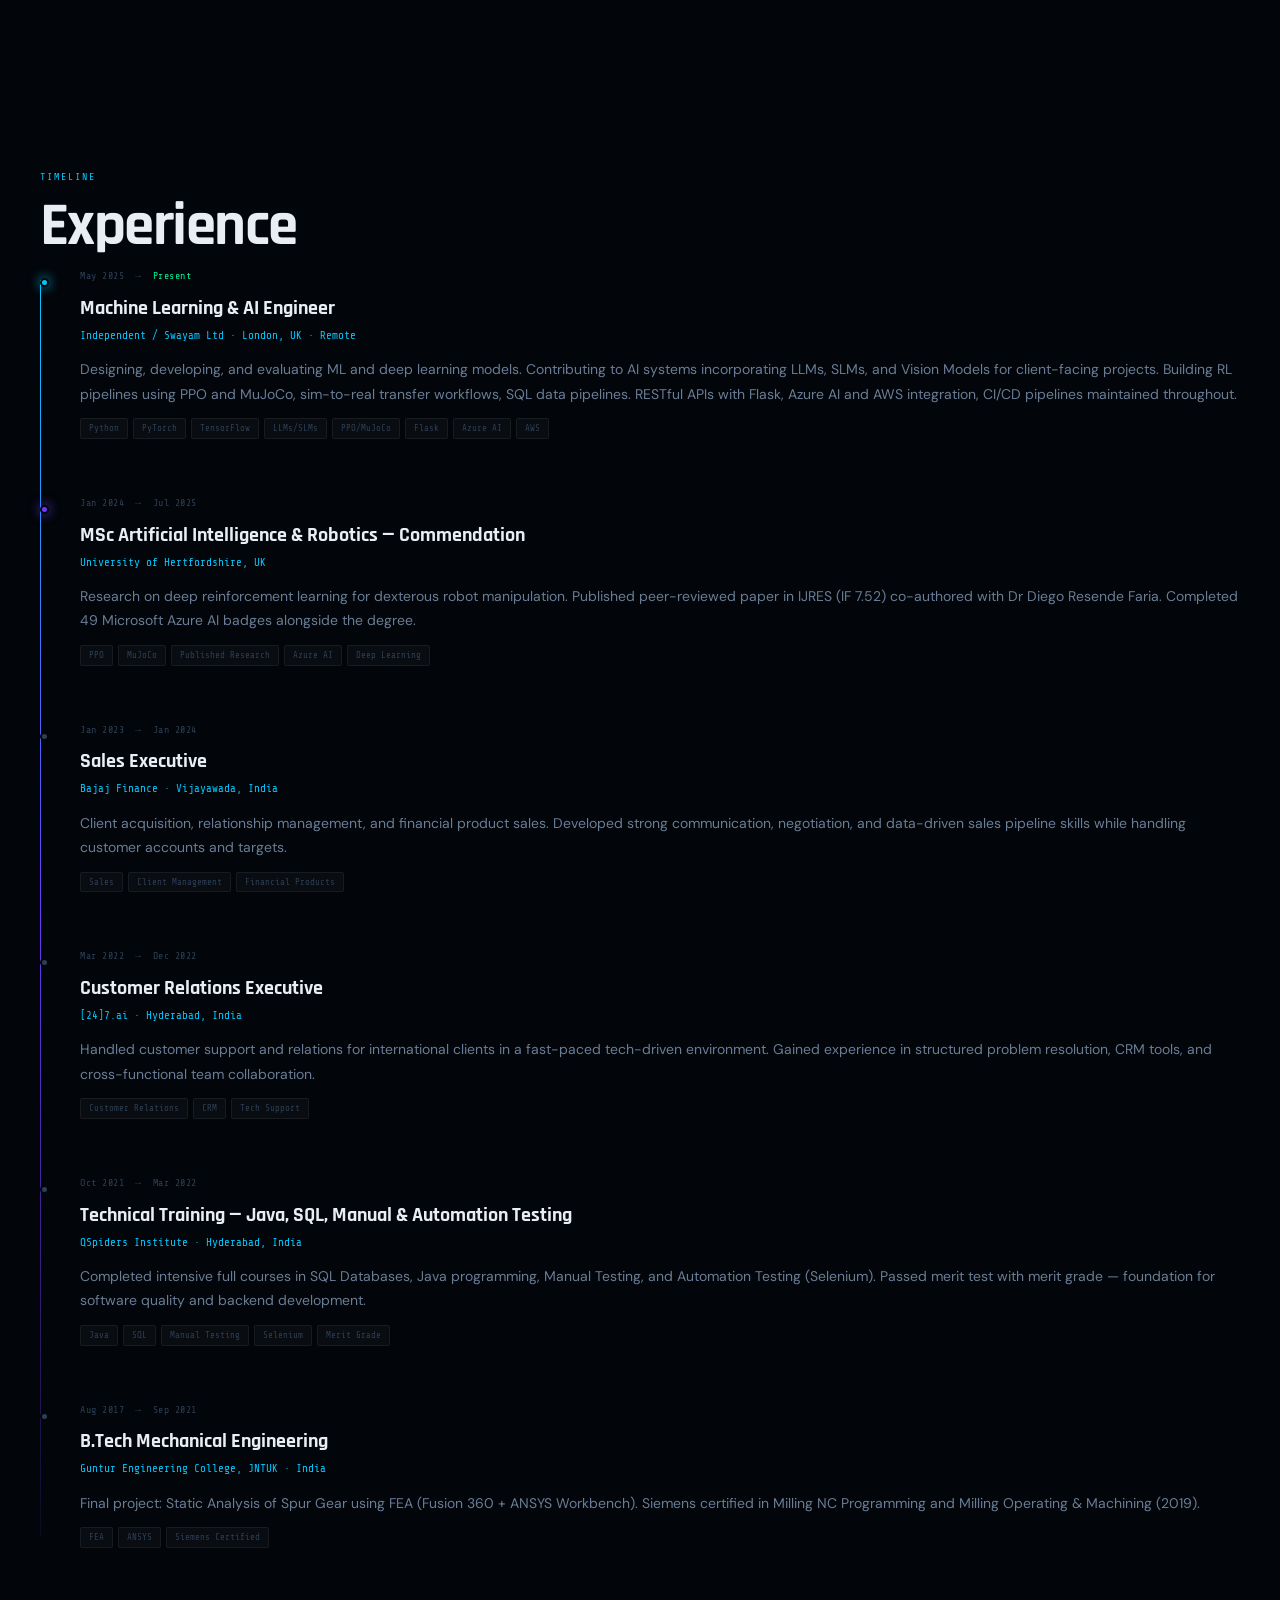
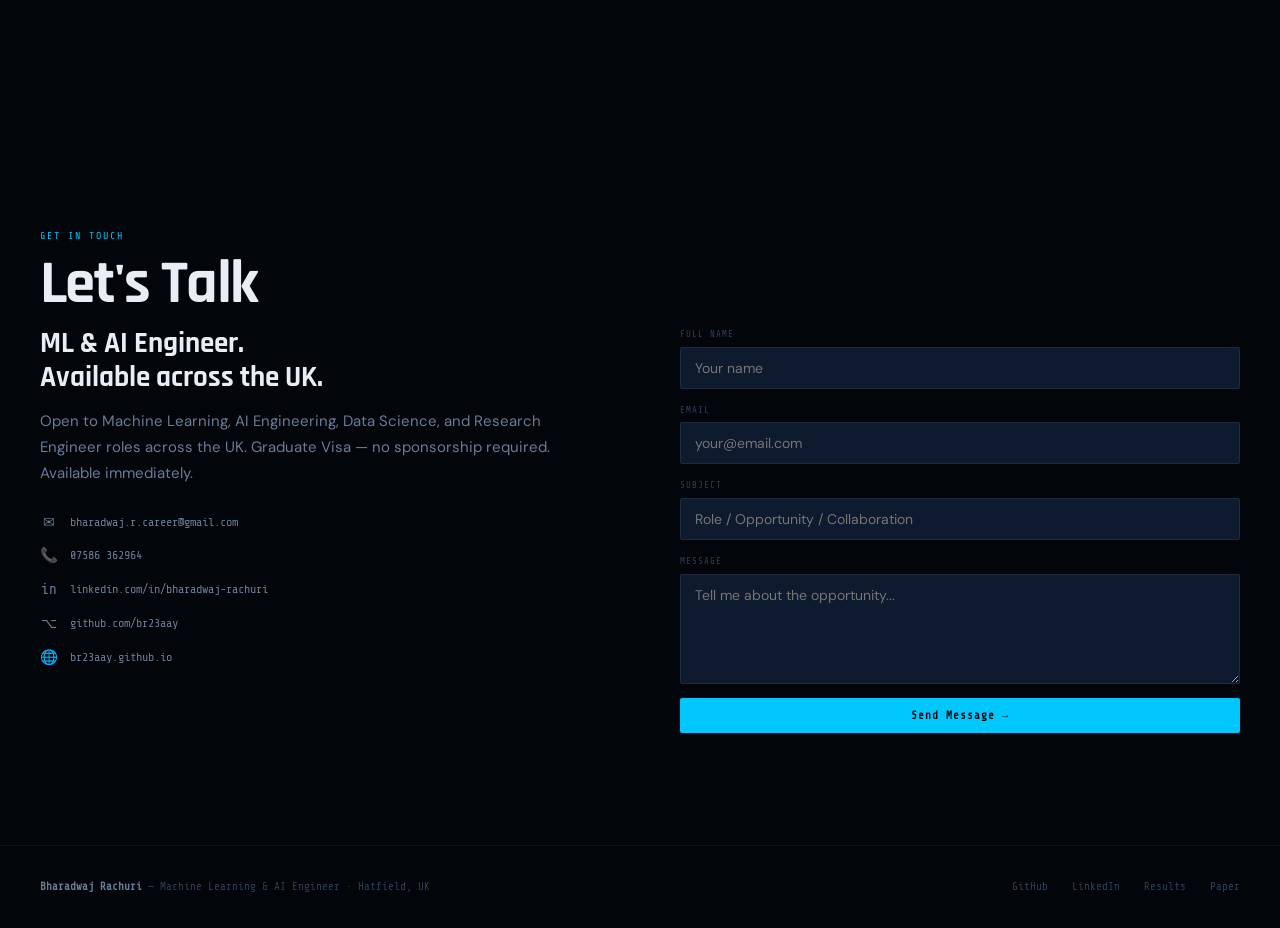
==== commit 81cdeac1: "Update projects" ====
--- a/index.html
+++ b/index.html
@@ -3,2401 +3,1198 @@
 <head>
 <meta charset="UTF-8">
 <meta name="viewport" content="width=device-width, initial-scale=1.0">
-<title>Bharadwaj Rachuri — Machine Learning & AI Engineer</title>
-
-<!-- SEO -->
-<meta name="description" content="Machine Learning & AI Engineer with 1 year industry experience. MSc AI & Robotics (Commendation). Peer-reviewed publication in IJRES (IF 7.52). 49 Azure AI badges. Based in Hatfield, UK.">
-<meta name="keywords" content="Machine Learning Engineer, AI Engineer, Reinforcement Learning, Shadow Hand, PPO, MuJoCo, LLM, RAG, Azure AI, Python, PyTorch, UK">
-<meta name="author" content="Bharadwaj Rachuri">
-<meta name="robots" content="index, follow">
-
-<!-- Open Graph — LinkedIn / Twitter previews -->
-<meta property="og:title" content="Bharadwaj Rachuri — ML & AI Engineer | Published Researcher">
-<meta property="og:description" content="1 year industry experience · MSc AI & Robotics Commendation · IJRES published paper (IF 7.52) · 49 Azure AI badges · Available immediately across UK.">
+<title>Bharadwaj Rachuri — ML & AI Engineer | Published Researcher</title>
+<meta name="description" content="Machine Learning & AI Engineer. MSc AI & Robotics (Commendation). IJRES published research IF 7.52. 49 Azure AI badges. Available across UK.">
+<meta property="og:title" content="Bharadwaj Rachuri — ML & AI Engineer | Robotics Researcher">
+<meta property="og:description" content="Published RL researcher · MSc Commendation · 49 Azure AI badges · Graduate Visa · Available immediately UK">
 <meta property="og:image" content="https://raw.githubusercontent.com/br23aay/br23aay.github.io/main/Photo.jpg">
 <meta property="og:url" content="https://br23aay.github.io">
-<meta property="og:type" content="website">
-<meta property="og:site_name" content="Bharadwaj Rachuri Portfolio">
-
-<!-- Twitter Card -->
 <meta name="twitter:card" content="summary_large_image">
-<meta name="twitter:title" content="Bharadwaj Rachuri — ML & AI Engineer">
-<meta name="twitter:description" content="Published researcher · MSc AI & Robotics · 49 Azure AI badges · Available immediately in UK">
-<meta name="twitter:image" content="https://raw.githubusercontent.com/br23aay/br23aay.github.io/main/Photo.jpg">
-
-<!-- Canonical -->
 <link rel="canonical" href="https://br23aay.github.io">
 
-<!-- Google tag (gtag.js) -->
+<!-- Analytics -->
 <script async src="https://www.googletagmanager.com/gtag/js?id=G-F2FKEY97EV"></script>
-<script>
-  window.dataLayer = window.dataLayer || [];
-  function gtag(){dataLayer.push(arguments);}
-  gtag('js', new Date());
-  gtag('config', 'G-F2FKEY97EV');
-</script>
+<script>window.dataLayer=window.dataLayer||[];function gtag(){dataLayer.push(arguments);}gtag('js',new Date());gtag('config','G-F2FKEY97EV');</script>
+
+<!-- Three.js r128 -->
+<script src="https://cdnjs.cloudflare.com/ajax/libs/three.js/r128/three.min.js"></script>
+
+<!-- Fonts: Rajdhani (display/industrial) + Share Tech Mono (terminal) + DM Sans (body) -->
 <link rel="preconnect" href="https://fonts.googleapis.com">
-<link href="https://fonts.googleapis.com/css2?family=Syne:wght@400;500;600;700;800&family=DM+Mono:ital,wght@0,300;0,400;0,500;1,300&family=DM+Sans:ital,opsz,wght@0,9..40,300;0,9..40,400;0,9..40,500;1,9..40,300&display=swap" rel="stylesheet">
+<link href="https://fonts.googleapis.com/css2?family=Rajdhani:wght@300;400;500;600;700&family=Share+Tech+Mono&family=DM+Sans:wght@300;400;500&display=swap" rel="stylesheet">
+
 <style>
-  :root {
-    --bg: #080C10;
-    --bg2: #0D1117;
-    --bg3: #111820;
-    --border: rgba(255,255,255,0.07);
-    --border2: rgba(255,255,255,0.12);
-    --accent: #00E5FF;
-    --accent2: #7B61FF;
-    --accent3: #00FF94;
-    --text: #E8EDF2;
-    --text2: #8B96A5;
-    --text3: #4A5568;
-    --card: rgba(255,255,255,0.03);
-    --card-hover: rgba(255,255,255,0.06);
-    --glow: 0 0 40px rgba(0,229,255,0.12);
-    --glow2: 0 0 40px rgba(123,97,255,0.12);
-  }
-
-  *, *::before, *::after { box-sizing: border-box; margin: 0; padding: 0; }
-
-  html { scroll-behavior: smooth; }
-
-  body {
-    background: var(--bg);
-    color: var(--text);
-    font-family: 'DM Sans', sans-serif;
-    font-size: 15px;
-    line-height: 1.7;
-    overflow-x: hidden;
-  }
-
-  /* NOISE TEXTURE OVERLAY */
-  body::before {
-    content: '';
-    position: fixed;
-    inset: 0;
-    background-image: url("data:image/svg+xml,%3Csvg viewBox='0 0 256 256' xmlns='http://www.w3.org/2000/svg'%3E%3Cfilter id='noise'%3E%3CfeTurbulence type='fractalNoise' baseFrequency='0.9' numOctaves='4' stitchTiles='stitch'/%3E%3C/filter%3E%3Crect width='100%25' height='100%25' filter='url(%23noise)' opacity='0.03'/%3E%3C/svg%3E");
-    pointer-events: none;
-    z-index: 0;
-    opacity: 0.4;
-  }
-
-  /* GRID BACKGROUND */
-  body::after {
-    content: '';
-    position: fixed;
-    inset: 0;
-    background-image:
-      linear-gradient(rgba(0,229,255,0.03) 1px, transparent 1px),
-      linear-gradient(90deg, rgba(0,229,255,0.03) 1px, transparent 1px);
-    background-size: 60px 60px;
-    pointer-events: none;
-    z-index: 0;
-  }
-
-  .container { max-width: 1100px; margin: 0 auto; padding: 0 2rem; position: relative; z-index: 1; }
-
-  /* ---- NAV ---- */
-  nav {
-    position: fixed;
-    top: 0; left: 0; right: 0;
-    z-index: 100;
-    padding: 1.25rem 0;
-    background: rgba(8,12,16,0.85);
-    backdrop-filter: blur(20px);
-    border-bottom: 1px solid var(--border);
-  }
-  nav .inner {
-    max-width: 1100px; margin: 0 auto; padding: 0 2rem;
-    display: flex; align-items: center; justify-content: space-between;
-  }
-  .nav-logo {
-    font-family: 'Syne', sans-serif;
-    font-weight: 800;
-    font-size: 18px;
-    color: var(--text);
-    text-decoration: none;
-    letter-spacing: -0.02em;
-  }
-  .nav-logo span { color: var(--accent); }
-  .nav-links { display: flex; gap: 2rem; list-style: none; }
-  .nav-links a {
-    font-family: 'DM Mono', monospace;
-    font-size: 12px;
-    color: var(--text2);
-    text-decoration: none;
-    letter-spacing: 0.05em;
-    transition: color 0.2s;
-  }
-  .nav-links a:hover { color: var(--accent); }
-  .nav-cta {
-    font-family: 'DM Mono', monospace;
-    font-size: 12px;
-    padding: 8px 18px;
-    border: 1px solid var(--accent);
-    color: var(--accent);
-    text-decoration: none;
-    border-radius: 3px;
-    transition: all 0.2s;
-    letter-spacing: 0.05em;
-  }
-  .nav-cta:hover { background: var(--accent); color: var(--bg); }
-
-  /* ---- HERO ---- */
-  #home {
-    min-height: 100vh;
-    display: flex;
-    align-items: center;
-    padding: 8rem 0 4rem;
-    position: relative;
-    overflow: hidden;
-  }
-
-  .hero-glow {
-    position: absolute;
-    top: 20%; left: 50%;
-    transform: translate(-50%, -50%);
-    width: 600px; height: 600px;
-    background: radial-gradient(circle, rgba(0,229,255,0.06) 0%, transparent 70%);
-    pointer-events: none;
-  }
-  .hero-glow2 {
-    position: absolute;
-    top: 60%; left: 20%;
-    width: 400px; height: 400px;
-    background: radial-gradient(circle, rgba(123,97,255,0.05) 0%, transparent 70%);
-    pointer-events: none;
-  }
-
-  .hero-badge {
-    display: inline-flex;
-    align-items: center;
-    gap: 8px;
-    font-family: 'DM Mono', monospace;
-    font-size: 11px;
-    color: var(--accent3);
-    border: 1px solid rgba(0,255,148,0.25);
-    padding: 5px 12px;
-    border-radius: 20px;
-    margin-bottom: 1.5rem;
-    letter-spacing: 0.08em;
-    animation: fadeUp 0.6s ease both;
-  }
-  .hero-badge::before {
-    content: '';
-    width: 6px; height: 6px;
-    background: var(--accent3);
-    border-radius: 50%;
-    animation: pulse 2s infinite;
-  }
-
-  @keyframes pulse {
-    0%, 100% { opacity: 1; transform: scale(1); }
-    50% { opacity: 0.5; transform: scale(1.3); }
-  }
-
-  .hero-name {
-    font-family: 'Syne', sans-serif;
-    font-weight: 800;
-    font-size: clamp(3rem, 7vw, 5.5rem);
-    line-height: 1;
-    letter-spacing: -0.03em;
-    color: var(--text);
-    animation: fadeUp 0.6s 0.1s ease both;
-    margin-bottom: 0.5rem;
-  }
-  .hero-name .accent { color: var(--accent); }
-
-  .hero-title {
-    font-family: 'DM Mono', monospace;
-    font-size: clamp(13px, 2vw, 16px);
-    color: var(--text2);
-    letter-spacing: 0.05em;
-    margin-bottom: 1.5rem;
-    animation: fadeUp 0.6s 0.2s ease both;
-  }
-  .hero-title .sep { color: var(--accent2); margin: 0 8px; }
-
-  .hero-desc {
-    max-width: 580px;
-    font-size: 16px;
-    color: var(--text2);
-    line-height: 1.8;
-    margin-bottom: 2.5rem;
-    animation: fadeUp 0.6s 0.3s ease both;
-  }
-  .hero-desc strong { color: var(--text); font-weight: 500; }
-
-  .hero-actions {
-    display: flex;
-    gap: 1rem;
-    flex-wrap: wrap;
-    margin-bottom: 3rem;
-    animation: fadeUp 0.6s 0.4s ease both;
-  }
-
-  .btn-primary {
-    font-family: 'DM Mono', monospace;
-    font-size: 13px;
-    padding: 12px 28px;
-    background: var(--accent);
-    color: var(--bg);
-    text-decoration: none;
-    border-radius: 3px;
-    font-weight: 500;
-    letter-spacing: 0.04em;
-    transition: all 0.2s;
-    border: none; cursor: pointer;
-  }
-  .btn-primary:hover { background: #33EAFF; transform: translateY(-1px); box-shadow: 0 8px 30px rgba(0,229,255,0.3); }
-
-  .btn-secondary {
-    font-family: 'DM Mono', monospace;
-    font-size: 13px;
-    padding: 12px 28px;
-    border: 1px solid var(--border2);
-    color: var(--text);
-    text-decoration: none;
-    border-radius: 3px;
-    letter-spacing: 0.04em;
-    transition: all 0.2s;
-  }
-  .btn-secondary:hover { border-color: var(--accent); color: var(--accent); }
-
-  .hero-stats {
-    display: flex;
-    gap: 2.5rem;
-    flex-wrap: wrap;
-    animation: fadeUp 0.6s 0.5s ease both;
-  }
-  .hero-stat-val {
-    font-family: 'Syne', sans-serif;
-    font-size: 28px;
-    font-weight: 700;
-    color: var(--text);
-    line-height: 1;
-  }
-  .hero-stat-val span { color: var(--accent); }
-  .hero-stat-lbl {
-    font-family: 'DM Mono', monospace;
-    font-size: 11px;
-    color: var(--text3);
-    letter-spacing: 0.06em;
-    margin-top: 4px;
-  }
-
-  /* ---- PAPER BANNER ---- */
-  .paper-banner {
-    margin: 0 0 5rem;
-    background: linear-gradient(135deg, rgba(0,229,255,0.05) 0%, rgba(123,97,255,0.05) 100%);
-    border: 1px solid rgba(0,229,255,0.15);
-    border-radius: 8px;
-    padding: 1.75rem 2rem;
-    display: flex;
-    align-items: center;
-    gap: 1.5rem;
-    flex-wrap: wrap;
-    position: relative;
-    overflow: hidden;
-  }
-  .paper-banner::before {
-    content: '';
-    position: absolute;
-    top: 0; left: 0;
-    width: 3px; height: 100%;
-    background: linear-gradient(180deg, var(--accent), var(--accent2));
-  }
-  .paper-icon {
-    font-size: 2rem;
-    flex-shrink: 0;
-  }
-  .paper-content { flex: 1; min-width: 200px; }
-  .paper-label {
-    font-family: 'DM Mono', monospace;
-    font-size: 10px;
-    color: var(--accent);
-    letter-spacing: 0.1em;
-    margin-bottom: 4px;
-  }
-  .paper-title {
-    font-family: 'Syne', sans-serif;
-    font-size: 15px;
-    font-weight: 600;
-    color: var(--text);
-    line-height: 1.4;
-    margin-bottom: 4px;
-  }
-  .paper-meta {
-    font-family: 'DM Mono', monospace;
-    font-size: 11px;
-    color: var(--text2);
-  }
-  .paper-meta .if { color: var(--accent3); }
-  .paper-btn {
-    font-family: 'DM Mono', monospace;
-    font-size: 11px;
-    padding: 8px 16px;
-    border: 1px solid rgba(0,229,255,0.3);
-    color: var(--accent);
-    text-decoration: none;
-    border-radius: 3px;
-    transition: all 0.2s;
-    white-space: nowrap;
-    flex-shrink: 0;
-  }
-  .paper-btn:hover { background: rgba(0,229,255,0.1); }
-
-  /* ---- SECTION HEADERS ---- */
-  .section { padding: 5rem 0; }
-  .section-tag {
-    font-family: 'DM Mono', monospace;
-    font-size: 11px;
-    color: var(--accent);
-    letter-spacing: 0.1em;
-    margin-bottom: 0.75rem;
-    display: flex;
-    align-items: center;
-    gap: 8px;
-  }
-  .section-tag::before {
-    content: '//';
-    color: var(--text3);
-  }
-  .section-title {
-    font-family: 'Syne', sans-serif;
-    font-weight: 700;
-    font-size: clamp(2rem, 4vw, 2.75rem);
-    letter-spacing: -0.02em;
-    line-height: 1.1;
-    margin-bottom: 0.75rem;
-  }
-  .section-sub {
-    font-size: 15px;
-    color: var(--text2);
-    max-width: 520px;
-    line-height: 1.7;
-  }
-
-  /* ---- ABOUT ---- */
-  .about-grid {
-    display: grid;
-    grid-template-columns: 1fr 1fr;
-    gap: 4rem;
-    align-items: start;
-    margin-top: 3rem;
-  }
-  .about-text p {
-    color: var(--text2);
-    margin-bottom: 1rem;
-    font-size: 15px;
-    line-height: 1.8;
-  }
-  .about-text p strong { color: var(--text); font-weight: 500; }
-  .about-pills { display: flex; flex-wrap: wrap; gap: 8px; margin-top: 1.5rem; }
-  .pill {
-    font-family: 'DM Mono', monospace;
-    font-size: 11px;
-    padding: 5px 12px;
-    border: 1px solid var(--border2);
-    border-radius: 20px;
-    color: var(--text2);
-    letter-spacing: 0.04em;
-  }
-
-  .about-cards { display: flex; flex-direction: column; gap: 12px; }
-  .about-card {
-    background: var(--card);
-    border: 1px solid var(--border);
-    border-radius: 8px;
-    padding: 1.25rem 1.5rem;
-    transition: all 0.2s;
-  }
-  .about-card:hover { background: var(--card-hover); border-color: var(--border2); }
-  .about-card-label {
-    font-family: 'DM Mono', monospace;
-    font-size: 10px;
-    color: var(--text3);
-    letter-spacing: 0.08em;
-    margin-bottom: 4px;
-  }
-  .about-card-val {
-    font-family: 'Syne', sans-serif;
-    font-size: 14px;
-    font-weight: 600;
-    color: var(--text);
-  }
-  .about-card-val .accent { color: var(--accent); }
-
-  /* ---- PROJECTS ---- */
-  .projects-grid {
-    display: grid;
-    grid-template-columns: repeat(auto-fit, minmax(300px, 1fr));
-    gap: 16px;
-    margin-top: 3rem;
-  }
-  .project-card {
-    background: var(--card);
-    border: 1px solid var(--border);
-    border-radius: 10px;
-    padding: 1.75rem;
-    position: relative;
-    overflow: hidden;
-    transition: all 0.25s;
-    text-decoration: none;
-    display: block;
-  }
-  .project-card::before {
-    content: '';
-    position: absolute;
-    top: 0; left: 0; right: 0;
-    height: 2px;
-    background: linear-gradient(90deg, var(--accent), var(--accent2));
-    opacity: 0;
-    transition: opacity 0.2s;
-  }
-  .project-card:hover { background: var(--card-hover); border-color: var(--border2); transform: translateY(-2px); box-shadow: var(--glow); }
-  .project-card:hover::before { opacity: 1; }
-  .project-card.featured { border-color: rgba(0,229,255,0.2); background: rgba(0,229,255,0.02); }
-  .project-card.featured::before { opacity: 1; }
-
-  .project-top {
-    display: flex;
-    align-items: flex-start;
-    justify-content: space-between;
-    gap: 8px;
-    margin-bottom: 1rem;
-  }
-  .project-icon { font-size: 1.5rem; }
-  .project-badge {
-    font-family: 'DM Mono', monospace;
-    font-size: 10px;
-    padding: 3px 8px;
-    border-radius: 3px;
-    letter-spacing: 0.06em;
-    white-space: nowrap;
-  }
-  .badge-pub { background: rgba(0,255,148,0.1); color: var(--accent3); border: 1px solid rgba(0,255,148,0.2); }
-  .badge-live { background: rgba(0,229,255,0.1); color: var(--accent); border: 1px solid rgba(0,229,255,0.2); }
-  .badge-wip { background: rgba(123,97,255,0.1); color: var(--accent2); border: 1px solid rgba(123,97,255,0.2); }
-
-  .project-title {
-    font-family: 'Syne', sans-serif;
-    font-size: 16px;
-    font-weight: 600;
-    color: var(--text);
-    margin-bottom: 8px;
-    line-height: 1.3;
-  }
-  .project-desc {
-    font-size: 13px;
-    color: var(--text2);
-    line-height: 1.7;
-    margin-bottom: 1rem;
-  }
-  .project-result {
-    font-family: 'DM Mono', monospace;
-    font-size: 11px;
-    color: var(--accent3);
-    margin-bottom: 1rem;
-    padding: 6px 10px;
-    background: rgba(0,255,148,0.05);
-    border-radius: 4px;
-    border-left: 2px solid var(--accent3);
-  }
-  .project-tags { display: flex; flex-wrap: wrap; gap: 5px; }
-  .project-tag {
-    font-family: 'DM Mono', monospace;
-    font-size: 10px;
-    padding: 3px 8px;
-    background: rgba(255,255,255,0.04);
-    border: 1px solid var(--border);
-    border-radius: 3px;
-    color: var(--text3);
-  }
-
-  .card-hint {
-    font-size: 10px;
-    color: var(--text3);
-    margin-top: 0.75rem;
-    letter-spacing: 0.5px;
-    opacity: 0;
-    transition: opacity 0.2s;
-  }
-  .project-card:hover .card-hint { opacity: 1; }
-
-  /* ---- PROJECT MODALS ---- */
-  .proj-modal {
-    display: none;
-    position: fixed; inset: 0;
-    background: rgba(0,0,0,0.85);
-    backdrop-filter: blur(10px);
-    z-index: 9000;
-    align-items: center;
-    justify-content: center;
-    padding: 1.5rem;
-  }
-  .proj-modal.open { display: flex; }
-  .proj-modal-box {
-    background: var(--card);
-    border: 1px solid var(--border2);
-    border-radius: 16px;
-    padding: 2rem 2rem 1.5rem;
-    max-width: 480px;
-    width: 100%;
-    text-align: center;
-    animation: modalIn 0.25s ease both;
-  }
-  @keyframes modalIn { from { opacity:0; transform:scale(0.95) translateY(8px); } to { opacity:1; transform:none; } }
-  .proj-modal-icon { font-size: 2.5rem; margin-bottom: 0.75rem; }
-  .proj-modal-title { font-family: 'Syne', sans-serif; font-size: 18px; font-weight: 700; color: var(--text); margin-bottom: 4px; }
-  .proj-modal-sub { font-size: 12px; color: var(--text2); margin-bottom: 1.25rem; }
-  .proj-modal-btns { display: flex; flex-direction: column; gap: 10px; margin-bottom: 1rem; }
-  .proj-modal-btn {
-    display: flex; align-items: center; gap: 14px; text-decoration: none;
-    background: rgba(255,255,255,0.03); border: 1px solid var(--border);
-    border-radius: 10px; padding: 0.9rem 1rem; text-align: left;
-    transition: all 0.2s;
-  }
-  .proj-modal-btn:hover { background: rgba(255,255,255,0.06); }
-  .btn-cyan { border-color: rgba(0,229,255,0.3); }
-  .btn-cyan:hover { border-color: var(--accent); box-shadow: 0 0 20px rgba(0,229,255,0.1); }
-  .btn-purple { border-color: rgba(123,97,255,0.3); }
-  .btn-purple:hover { border-color: var(--accent2); box-shadow: 0 0 20px rgba(123,97,255,0.1); }
-  .proj-modal-btn-icon { font-size: 1.25rem; flex-shrink: 0; }
-  .proj-modal-btn-label { font-size: 13px; font-weight: 600; color: var(--text); margin-bottom: 2px; }
-  .proj-modal-btn-sub { font-size: 11px; color: var(--text2); }
-  .proj-modal-close {
-    background: transparent; border: 1px solid var(--border); border-radius: 20px;
-    color: var(--text2); font-size: 11px; padding: 5px 16px; cursor: pointer;
-    font-family: 'DM Mono', monospace; transition: all 0.2s; letter-spacing: 0.5px;
-  }
-  .proj-modal-close:hover { border-color: var(--border2); color: var(--text); }
-
-  /* ---- SKILLS ---- */
-  .skills-grid {
-    display: grid;
-    grid-template-columns: repeat(auto-fit, minmax(280px, 1fr));
-    gap: 16px;
-    margin-top: 3rem;
-  }
-  .skill-card {
-    background: var(--card);
-    border: 1px solid var(--border);
-    border-radius: 10px;
-    padding: 1.5rem;
-  }
-  .skill-card-title {
-    font-family: 'Syne', sans-serif;
-    font-size: 13px;
-    font-weight: 600;
-    color: var(--text);
-    margin-bottom: 1rem;
-    display: flex;
-    align-items: center;
-    gap: 8px;
-  }
-  .skill-card-title::after {
-    content: '';
-    flex: 1;
-    height: 1px;
-    background: var(--border);
-  }
-  .skill-list { display: flex; flex-wrap: wrap; gap: 6px; }
-  .skill-item {
-    font-family: 'DM Mono', monospace;
-    font-size: 11px;
-    padding: 4px 10px;
-    background: rgba(255,255,255,0.03);
-    border: 1px solid var(--border);
-    border-radius: 4px;
-    color: var(--text2);
-    transition: all 0.15s;
-  }
-  .skill-item:hover { border-color: var(--accent); color: var(--accent); background: rgba(0,229,255,0.05); }
-
-  /* ---- CERTIFICATIONS ---- */
-  .cert-banner {
-    background: linear-gradient(135deg, rgba(123,97,255,0.08), rgba(0,229,255,0.05));
-    border: 1px solid rgba(123,97,255,0.2);
-    border-radius: 10px;
-    padding: 2rem 2.5rem;
-    display: flex;
-    align-items: center;
-    gap: 2rem;
-    margin-top: 3rem;
-    flex-wrap: wrap;
-  }
-  .cert-number {
-    font-family: 'Syne', sans-serif;
-    font-size: 4rem;
-    font-weight: 800;
-    color: var(--accent2);
-    line-height: 1;
-    flex-shrink: 0;
-  }
-  .cert-detail { flex: 1; min-width: 200px; }
-  .cert-detail h3 {
-    font-family: 'Syne', sans-serif;
-    font-size: 20px;
-    font-weight: 700;
-    color: var(--text);
-    margin-bottom: 4px;
-  }
-  .cert-detail p { font-size: 14px; color: var(--text2); line-height: 1.6; }
-  .cert-topics { display: flex; flex-wrap: wrap; gap: 6px; margin-top: 12px; }
-  .cert-topic {
-    font-family: 'DM Mono', monospace;
-    font-size: 10px;
-    padding: 4px 10px;
-    background: rgba(123,97,255,0.1);
-    border: 1px solid rgba(123,97,255,0.2);
-    border-radius: 3px;
-    color: var(--accent2);
-  }
-
-  /* ---- EXPERIENCE TIMELINE ---- */
-  .timeline { margin-top: 3rem; }
-  .timeline-item {
-    display: grid;
-    grid-template-columns: 120px 1fr;
-    gap: 2rem;
-    margin-bottom: 2.5rem;
-    position: relative;
-  }
-  .timeline-item::after {
-    content: '';
-    position: absolute;
-    left: 119px;
-    top: 8px; bottom: -2.5rem;
-    width: 1px;
-    background: var(--border);
-  }
-  .timeline-item:last-child::after { display: none; }
-  .timeline-date {
-    font-family: 'DM Mono', monospace;
-    font-size: 11px;
-    color: var(--text3);
-    padding-top: 4px;
-    text-align: right;
-    letter-spacing: 0.04em;
-    line-height: 1.5;
-  }
-  .timeline-dot {
-    position: absolute;
-    left: 112px;
-    top: 4px;
-    width: 14px; height: 14px;
-    border-radius: 50%;
-    background: var(--bg);
-    border: 2px solid var(--accent);
-    z-index: 1;
-  }
-  .timeline-content {
-    background: var(--card);
-    border: 1px solid var(--border);
-    border-radius: 8px;
-    padding: 1.25rem 1.5rem;
-  }
-  .timeline-role {
-    font-family: 'Syne', sans-serif;
-    font-size: 15px;
-    font-weight: 600;
-    color: var(--text);
-    margin-bottom: 2px;
-  }
-  .timeline-company {
-    font-family: 'DM Mono', monospace;
-    font-size: 12px;
-    color: var(--accent);
-    margin-bottom: 8px;
-  }
-  .timeline-desc { font-size: 13px; color: var(--text2); line-height: 1.7; }
-  .timeline-tags { display: flex; flex-wrap: wrap; gap: 5px; margin-top: 10px; }
-  .timeline-tag {
-    font-family: 'DM Mono', monospace;
-    font-size: 10px;
-    padding: 2px 8px;
-    background: rgba(255,255,255,0.04);
-    border: 1px solid var(--border);
-    border-radius: 3px;
-    color: var(--text3);
-  }
-
-  /* ---- RESEARCH METRICS ---- */
-  .metrics-grid {
-    display: grid;
-    grid-template-columns: repeat(auto-fit, minmax(160px, 1fr));
-    gap: 12px;
-    margin-top: 2rem;
-  }
-  .metric-card {
-    background: var(--card);
-    border: 1px solid var(--border);
-    border-radius: 8px;
-    padding: 1.25rem;
-    text-align: center;
-  }
-  .metric-val {
-    font-family: 'Syne', sans-serif;
-    font-size: 1.75rem;
-    font-weight: 700;
-    color: var(--accent);
-    line-height: 1;
-    margin-bottom: 6px;
-  }
-  .metric-lbl {
-    font-family: 'DM Mono', monospace;
-    font-size: 10px;
-    color: var(--text3);
-    letter-spacing: 0.06em;
-    line-height: 1.4;
-  }
-
-  /* ---- CONTACT ---- */
-  .contact-grid {
-    display: grid;
-    grid-template-columns: 1fr 1fr;
-    gap: 3rem;
-    margin-top: 3rem;
-  }
-  .contact-info h3 {
-    font-family: 'Syne', sans-serif;
-    font-size: 22px;
-    font-weight: 700;
-    margin-bottom: 1rem;
-  }
-  .contact-info p { color: var(--text2); font-size: 15px; line-height: 1.8; margin-bottom: 1.5rem; }
-  .contact-items { display: flex; flex-direction: column; gap: 12px; }
-  .contact-item {
-    display: flex;
-    align-items: center;
-    gap: 12px;
-    text-decoration: none;
-    color: var(--text2);
-    font-size: 14px;
-    transition: color 0.2s;
-  }
-  .contact-item:hover { color: var(--accent); }
-  .contact-item-icon {
-    width: 36px; height: 36px;
-    background: var(--card);
-    border: 1px solid var(--border);
-    border-radius: 6px;
-    display: flex; align-items: center; justify-content: center;
-    font-size: 14px;
-    flex-shrink: 0;
-    transition: all 0.2s;
-  }
-  .contact-item:hover .contact-item-icon { border-color: var(--accent); background: rgba(0,229,255,0.05); }
-
-  .contact-form { display: flex; flex-direction: column; gap: 12px; }
-  .form-row { display: grid; grid-template-columns: 1fr 1fr; gap: 12px; }
-  .form-field {
-    display: flex;
-    flex-direction: column;
-    gap: 6px;
-  }
-  .form-field label {
-    font-family: 'DM Mono', monospace;
-    font-size: 10px;
-    color: var(--text3);
-    letter-spacing: 0.08em;
-  }
-  .form-field input, .form-field textarea {
-    background: var(--card);
-    border: 1px solid var(--border);
-    border-radius: 6px;
-    padding: 10px 14px;
-    color: var(--text);
-    font-family: 'DM Sans', sans-serif;
-    font-size: 14px;
-    outline: none;
-    transition: border-color 0.2s;
-    resize: none;
-  }
-  .form-field input:focus, .form-field textarea:focus { border-color: var(--accent); }
-  .form-field input::placeholder, .form-field textarea::placeholder { color: var(--text3); }
-
-  /* ---- FOOTER ---- */
-  footer {
-    border-top: 1px solid var(--border);
-    padding: 2rem 0;
-    position: relative;
-    z-index: 1;
-  }
-  footer .inner {
-    max-width: 1100px; margin: 0 auto; padding: 0 2rem;
-    display: flex; align-items: center; justify-content: space-between; flex-wrap: wrap; gap: 1rem;
-  }
-  .footer-left {
-    font-family: 'DM Mono', monospace;
-    font-size: 12px;
-    color: var(--text3);
-  }
-  .footer-left strong { color: var(--text2); }
-  .footer-links { display: flex; gap: 1.5rem; }
-  .footer-links a {
-    font-family: 'DM Mono', monospace;
-    font-size: 11px;
-    color: var(--text3);
-    text-decoration: none;
-    transition: color 0.2s;
-    letter-spacing: 0.04em;
-  }
-  .footer-links a:hover { color: var(--accent); }
-
-  /* ---- ANIMATIONS ---- */
-  @keyframes fadeUp {
-    from { opacity: 0; transform: translateY(20px); }
-    to { opacity: 1; transform: translateY(0); }
-  }
-
-  .reveal {
-    opacity: 0;
-    transform: translateY(24px);
-    transition: opacity 0.6s ease, transform 0.6s ease;
-  }
-  .reveal.visible { opacity: 1; transform: translateY(0); }
-
-  /* ---- DIVIDER ---- */
-  .divider {
-    border: none;
-    border-top: 1px solid var(--border);
-    margin: 1.5rem 0;
-  }
-
-  /* ---- AVAILABILITY ---- */
-  .avail-bar {
-    display: flex;
-    align-items: center;
-    gap: 10px;
-    font-family: 'DM Mono', monospace;
-    font-size: 11px;
-    color: var(--accent3);
-    margin-bottom: 1.5rem;
-    animation: fadeUp 0.6s 0.05s ease both;
-  }
-  .avail-dot {
-    width: 8px; height: 8px;
-    background: var(--accent3);
-    border-radius: 50%;
-    animation: pulse 2s infinite;
-  }
-
-  /* ============================================================
-     RESPONSIVE — FULL MOBILE SUPPORT
-  ============================================================ */
-
-  /* Hamburger button */
-  .hamburger {
-    display: none;
-    flex-direction: column;
-    gap: 5px;
-    cursor: pointer;
-    padding: 6px;
-    background: none;
-    border: none;
-    z-index: 200;
-  }
-  .hamburger span {
-    display: block;
-    width: 24px; height: 2px;
-    background: var(--text);
-    border-radius: 2px;
-    transition: all 0.3s ease;
-  }
-  .hamburger.open span:nth-child(1) { transform: translateY(7px) rotate(45deg); }
-  .hamburger.open span:nth-child(2) { opacity: 0; transform: scaleX(0); }
-  .hamburger.open span:nth-child(3) { transform: translateY(-7px) rotate(-45deg); }
-
-  /* Mobile nav drawer */
-  .mobile-nav {
-    display: none;
-    position: fixed;
-    top: 0; left: 0; right: 0; bottom: 0;
-    background: rgba(8,12,16,0.97);
-    backdrop-filter: blur(20px);
-    z-index: 150;
-    flex-direction: column;
-    align-items: center;
-    justify-content: center;
-    gap: 2rem;
-    opacity: 0;
-    transform: translateY(-20px);
-    transition: all 0.3s ease;
-    position: fixed;
-  }
-  .mobile-nav.open {
-    opacity: 1;
-    transform: translateY(0);
-  }
-  .mobile-nav a {
-    font-family: 'Syne', sans-serif;
-    font-size: 2rem;
-    font-weight: 700;
-    color: var(--text);
-    text-decoration: none;
-    letter-spacing: -0.02em;
-    transition: color 0.2s;
-  }
-  .mobile-nav a:hover { color: var(--accent); }
-  .mobile-nav .mob-cta {
-    font-family: 'DM Mono', monospace;
-    font-size: 13px;
-    padding: 12px 28px;
-    border: 1px solid var(--accent);
-    color: var(--accent);
-    border-radius: 3px;
-    margin-top: 1rem;
-  }
-
-  /* ---- TABLET (max 1024px) ---- */
-  @media (max-width: 1024px) {
-    .projects-grid { grid-template-columns: repeat(2, 1fr); }
-    .skills-grid { grid-template-columns: repeat(2, 1fr); }
-    .metrics-grid { grid-template-columns: repeat(3, 1fr); }
-  }
-
-  /* ---- MOBILE (max 768px) ---- */
-  @media (max-width: 768px) {
-
-    /* Nav */
-    .nav-links { display: none; }
-    .nav-cta { display: none; }
-    .hamburger { display: flex; }
-
-    .nav-links.mobile-open {
-      display: flex;
-      flex-direction: column;
-      position: absolute;
-      top: 100%;
-      left: 0;
-      right: 0;
-      background: rgba(8,12,16,0.97);
-      backdrop-filter: blur(20px);
-      border-bottom: 1px solid var(--border);
-      padding: 1.5rem 2rem;
-      gap: 1.25rem;
-      z-index: 150;
-    }
-    .nav-links.mobile-open li { width: 100%; }
-    .nav-links.mobile-open a { display: block; padding: 0.5rem 0; }
-
-    /* Container padding */
-    .container { padding: 0 1.25rem; }
-
-    /* Hero */
-    #home { padding: 6rem 0 3rem; min-height: auto; }
-    #home > .container > div:first-child {
-      flex-direction: column-reverse !important;
-      align-items: center !important;
-      text-align: center;
-      gap: 1.5rem !important;
-    }
-    .hero-name { font-size: 2.8rem; text-align: center; }
-    .hero-title { font-size: 12px; text-align: center; }
-    .hero-desc { font-size: 14px; text-align: center; margin: 0 auto 1.5rem; }
-    .hero-badge { font-size: 10px; justify-content: center; }
-    .avail-bar { justify-content: center; }
-    .hero-actions {
-      justify-content: center;
-      flex-direction: column;
-      align-items: center;
-      gap: 10px;
-    }
-    .hero-actions a { width: 100%; text-align: center; }
-    .hero-stats {
-      justify-content: center;
-      gap: 1rem;
-      flex-wrap: wrap;
-    }
-    .hero-stats > div { min-width: 80px; text-align: center; }
-    .hero-stat-val { font-size: 22px; }
-
-    /* Hero photo */
-    #home > .container > div:first-child > div:last-child > div {
-      width: 160px !important;
-      height: 160px !important;
-    }
-
-    /* Section headers */
-    .section { padding: 3rem 0; }
-    .section-title { font-size: 1.8rem; }
-    .section-sub { font-size: 14px; }
-
-    /* About */
-    .about-grid { grid-template-columns: 1fr; gap: 1.5rem; }
-    .about-text p { font-size: 14px; }
-    .about-cards > div:first-child { justify-content: center; }
-
-    /* Paper banner */
-    .paper-banner {
-      flex-direction: column;
-      gap: 1rem;
-      padding: 1.25rem;
-    }
-    .paper-title { font-size: 13px; }
-    .paper-btn { width: 100%; text-align: center; }
-
-    /* Research metrics */
-    .metrics-grid { grid-template-columns: repeat(2, 1fr); gap: 8px; }
-    .metric-val { font-size: 1.4rem; }
-
-    /* Projects */
-    .projects-grid { grid-template-columns: 1fr; gap: 12px; }
-    .project-card { padding: 1.25rem; }
-
-    /* Skills */
-    .skills-grid { grid-template-columns: 1fr; gap: 10px; }
-
-    /* Cert banner */
-    .cert-banner {
-      flex-direction: column;
-      gap: 1rem;
-      padding: 1.25rem;
-      text-align: center;
-    }
-    .cert-number { font-size: 3rem; }
-    .cert-topics { justify-content: center; }
-
-    /* Timeline */
-    .timeline-item {
-      grid-template-columns: 70px 1fr;
-      gap: 0.75rem;
-    }
-    .timeline-item::after { left: 69px; }
-    .timeline-dot { left: 62px; width: 12px; height: 12px; }
-    .timeline-date { font-size: 10px; }
-    .timeline-role { font-size: 14px; }
-    .timeline-company { font-size: 11px; }
-    .timeline-desc { font-size: 12px; }
-    .timeline-content { padding: 1rem; }
-
-    /* Contact */
-    .contact-grid { grid-template-columns: 1fr; gap: 2rem; }
-    .form-row { grid-template-columns: 1fr; }
-    .contact-info h3 { font-size: 1.4rem; }
-
-    /* Footer */
-    footer .inner {
-      flex-direction: column;
-      align-items: center;
-      text-align: center;
-      gap: 1rem;
-    }
-    .footer-links { flex-wrap: wrap; justify-content: center; gap: 1rem; }
-
-    /* Cert banner number */
-    .cert-detail h3 { font-size: 16px; }
-    .cert-detail p { font-size: 13px; }
-  }
-
-  /* ---- SMALL MOBILE (max 480px) ---- */
-  @media (max-width: 480px) {
-    .hero-name { font-size: 2.2rem; }
-    .metrics-grid { grid-template-columns: repeat(2, 1fr); }
-    .hero-stats { gap: 0.75rem; }
-    .hero-stat-val { font-size: 20px; }
-    .hero-stat-lbl { font-size: 9px; }
-    .section-title { font-size: 1.6rem; }
-    .about-card-val { font-size: 13px; }
-    .timeline-item { grid-template-columns: 60px 1fr; }
-    .timeline-item::after { left: 59px; }
-    .timeline-dot { left: 52px; }
-  }
+/* ═══════════════════════════════
+   DESIGN TOKENS
+═══════════════════════════════ */
+:root{
+  --void:   #020509;
+  --iron:   #0E1A2E;
+  --steel:  #142035;
+  --plasma: #00C8FF;
+  --synapse:#6E3AFA;
+  --signal: #FF3D71;
+  --bone:   #E8EEF4;
+  --muted:  #6A7D96;
+  --dim:    #2D3F55;
+  --d: 'Rajdhani',sans-serif;
+  --m: 'Share Tech Mono',monospace;
+  --b: 'DM Sans',sans-serif;
+}
+
+/* ═══════════════════════════════
+   RESET
+═══════════════════════════════ */
+*,*::before,*::after{box-sizing:border-box;margin:0;padding:0}
+html{scroll-behavior:smooth;overflow-x:hidden}
+body{
+  background:var(--void);
+  color:var(--bone);
+  font-family:var(--b);
+  font-size:15px;
+  line-height:1.65;
+  overflow-x:hidden;
+  cursor:none;
+}
+a{color:inherit;text-decoration:none}
+button{cursor:none;font-family:inherit}
+::selection{background:rgba(0,200,255,.25);color:var(--bone)}
+
+/* ═══════════════════════════════
+   SIMPLE DOT CURSOR
+═══════════════════════════════ */
+#c-dot{position:fixed;width:8px;height:8px;background:var(--plasma);border-radius:50%;pointer-events:none;z-index:9999;transform:translate(-50%,-50%);transition:width .15s,height .15s,background .15s;mix-blend-mode:screen}
+#c-ring{position:fixed;width:32px;height:32px;border:1px solid rgba(0,200,255,.35);border-radius:50%;pointer-events:none;z-index:9998;transform:translate(-50%,-50%);transition:width .25s ease-out,height .25s ease-out,border-color .25s}
+body:has(a:hover) #c-ring,body:has(button:hover) #c-ring{width:48px;height:48px;border-color:var(--plasma)}
+
+/* ═══════════════════════════════
+   SCROLL PROGRESS
+═══════════════════════════════ */
+#sp{position:fixed;top:0;left:0;height:1.5px;background:linear-gradient(90deg,var(--plasma),var(--synapse),var(--signal));z-index:9997;width:0}
+
+/* ═══════════════════════════════
+   NAV
+═══════════════════════════════ */
+#nav{
+  position:fixed;top:0;left:0;right:0;height:60px;z-index:500;
+  display:flex;align-items:center;justify-content:space-between;
+  padding:0 2.5rem;
+  background:rgba(2,5,9,.6);
+  backdrop-filter:blur(32px) saturate(180%);
+  border-bottom:1px solid rgba(0,200,255,.06);
+}
+.n-logo{font-family:var(--d);font-size:18px;font-weight:700;letter-spacing:2px;color:var(--plasma)}
+.n-logo em{color:var(--synapse);font-style:normal}
+.n-links{display:flex;gap:2rem}
+.n-links a{font-family:var(--m);font-size:11px;color:var(--muted);letter-spacing:1.5px;text-transform:uppercase;transition:color .2s}
+.n-links a:hover{color:var(--plasma)}
+.n-btn{font-family:var(--m);font-size:10px;padding:7px 20px;border:1px solid rgba(0,200,255,.3);border-radius:2px;color:var(--plasma);letter-spacing:1px;background:transparent;transition:all .2s}
+.n-btn:hover{background:rgba(0,200,255,.08);border-color:var(--plasma)}
+.ham{display:none;flex-direction:column;gap:5px;background:none;border:none;padding:4px}
+.ham span{display:block;width:20px;height:1.5px;background:var(--bone);transition:all .3s}
+.ham.open span:nth-child(1){transform:translateY(6.5px) rotate(45deg)}
+.ham.open span:nth-child(2){opacity:0}
+.ham.open span:nth-child(3){transform:translateY(-6.5px) rotate(-45deg)}
+.mob-nav{display:none;position:fixed;inset:60px 0 0;background:rgba(2,5,9,.97);backdrop-filter:blur(24px);z-index:490;flex-direction:column;align-items:center;justify-content:center;gap:2rem}
+.mob-nav.open{display:flex}
+.mob-nav a{font-family:var(--d);font-size:26px;font-weight:700;color:var(--muted);transition:color .2s}
+.mob-nav a:hover{color:var(--plasma)}
+
+/* ═══════════════════════════════
+   HERO — FULL SCREEN THREE.JS
+═══════════════════════════════ */
+#hero{
+  position:relative;
+  height:100vh;
+  overflow:hidden;
+  display:flex;
+  align-items:flex-end;
+}
+#c{position:absolute;inset:0;z-index:0}
+
+/* Scan-line overlay — gives it a sensor/HUD feel */
+#hero::before{
+  content:'';
+  position:absolute;inset:0;z-index:1;pointer-events:none;
+  background:repeating-linear-gradient(0deg,transparent,transparent 2px,rgba(0,200,255,.012) 2px,rgba(0,200,255,.012) 4px);
+}
+
+/* Vignette */
+#hero::after{
+  content:'';
+  position:absolute;inset:0;z-index:1;pointer-events:none;
+  background:radial-gradient(ellipse 80% 80% at 50% 50%,transparent 40%,rgba(2,5,9,.7) 100%);
+}
+
+.hero-hud{
+  position:relative;z-index:3;
+  padding:0 3rem 4rem;
+  max-width:900px;
+  pointer-events:none;
+}
+.hud-status{
+  font-family:var(--m);font-size:11px;color:var(--plasma);
+  letter-spacing:1.5px;margin-bottom:1rem;
+  display:flex;align-items:center;gap:10px;
+}
+.hud-status::before{content:'';display:inline-block;width:6px;height:6px;border-radius:50%;background:var(--plasma);animation:blink 2s ease infinite}
+@keyframes blink{0%,100%{opacity:1}50%{opacity:.2}}
+.hero-name{
+  font-family:var(--d);
+  font-weight:700;
+  font-size:clamp(3.5rem,8vw,7.5rem);
+  line-height:.92;
+  letter-spacing:-0.03em;
+  margin-bottom:.75rem;
+  display:block;
+}
+.hero-name .l1{color:var(--bone)}
+.hero-name .l2{
+  background:linear-gradient(125deg,var(--plasma) 0%,var(--synapse) 60%,var(--signal) 100%);
+  -webkit-background-clip:text;-webkit-text-fill-color:transparent;background-clip:text;
+}
+.hero-sub{
+  font-family:var(--m);font-size:13px;color:var(--muted);
+  letter-spacing:.5px;margin-bottom:2rem;
+  max-width:540px;line-height:1.7;
+}
+.hero-sub strong{color:var(--bone)}
+.hero-btns{display:flex;gap:10px;flex-wrap:wrap;pointer-events:all}
+.btn-p{font-family:var(--m);font-size:11px;padding:11px 28px;background:var(--plasma);color:var(--void);border:none;border-radius:2px;letter-spacing:1px;font-weight:600;transition:all .2s}
+.btn-p:hover{background:#33D4FF;transform:translateY(-2px);box-shadow:0 8px 30px rgba(0,200,255,.35)}
+.btn-s{font-family:var(--m);font-size:11px;padding:10px 22px;border:1px solid rgba(0,200,255,.25);color:var(--muted);border-radius:2px;letter-spacing:1px;background:transparent;transition:all .2s}
+.btn-s:hover{border-color:var(--plasma);color:var(--plasma);transform:translateY(-2px)}
+.btn-g{font-family:var(--m);font-size:11px;padding:10px 20px;border:1px solid rgba(110,58,250,.4);color:var(--synapse);border-radius:2px;background:rgba(110,58,250,.06);transition:all .2s;letter-spacing:1px}
+.btn-g:hover{background:rgba(110,58,250,.12);transform:translateY(-2px)}
+
+/* HUD overlay stats — top right */
+.hero-stats-hud{
+  position:absolute;top:80px;right:3rem;z-index:3;
+  font-family:var(--m);font-size:11px;
+  display:flex;flex-direction:column;gap:14px;
+  pointer-events:none;
+  background:rgba(2,5,9,.45);
+  backdrop-filter:blur(12px);
+  border:1px solid rgba(0,200,255,.08);
+  border-radius:4px;
+  padding:1rem 1.25rem;
+}
+.hstat{text-align:right}
+.hstat-val{font-family:var(--d);font-size:1.8rem;font-weight:700;line-height:1;color:var(--plasma)}
+.hstat-val.v{color:var(--synapse)}
+.hstat-val.r{color:var(--signal)}
+.hstat-label{font-size:9px;color:var(--dim);letter-spacing:1px;text-transform:uppercase}
+
+/* Tooltip on hand hover */
+#hand-tooltip{
+  position:fixed;z-index:4;
+  background:rgba(14,26,46,.95);
+  border:1px solid rgba(0,200,255,.3);
+  border-radius:4px;padding:8px 12px;
+  font-family:var(--m);font-size:11px;color:var(--bone);
+  pointer-events:none;display:none;
+  box-shadow:0 8px 24px rgba(0,0,0,.5);
+}
+
+/* Scroll indicator */
+.scroll-ind{
+  position:absolute;bottom:2rem;left:50%;transform:translateX(-50%);
+  z-index:3;font-family:var(--m);font-size:10px;color:var(--dim);
+  display:flex;flex-direction:column;align-items:center;gap:8px;
+  letter-spacing:1.5px;pointer-events:none;
+}
+.scroll-line{width:1px;height:48px;background:linear-gradient(to bottom,var(--plasma),transparent);animation:scrollPulse 2.5s ease infinite}
+@keyframes scrollPulse{0%,100%{opacity:.2;transform:scaleY(.6)}60%{opacity:1;transform:scaleY(1)}}
+
+/* ═══════════════════════════════
+   SECTION BASE
+═══════════════════════════════ */
+.s{max-width:1280px;margin:0 auto;padding:7rem 2.5rem}
+.s-ey{font-family:var(--m);font-size:10px;color:var(--plasma);letter-spacing:2px;text-transform:uppercase;margin-bottom:.6rem}
+.s-h{font-family:var(--d);font-size:clamp(2.2rem,5vw,3.8rem);font-weight:700;letter-spacing:-.025em;line-height:1;color:var(--bone);margin-bottom:.75rem}
+.s-sub{font-size:15px;color:var(--muted);max-width:520px;line-height:1.75;margin-bottom:3.5rem}
+.reveal{opacity:0;transform:translateY(28px);transition:opacity .75s ease,transform .75s ease}
+.reveal.vis{opacity:1;transform:translateY(0)}
+
+/* ═══════════════════════════════
+   RESEARCH — FULL-WIDTH CARD
+═══════════════════════════════ */
+.res-card{
+  background:var(--iron);
+  border:1px solid rgba(0,200,255,.08);
+  border-radius:4px;padding:3.5rem;
+  position:relative;overflow:hidden;
+  transition:border-color .3s,box-shadow .3s;
+}
+.res-card::before{content:'';position:absolute;top:0;left:0;right:0;height:2px;background:linear-gradient(90deg,var(--plasma),var(--synapse),var(--signal))}
+.res-card:hover{border-color:rgba(0,200,255,.2);box-shadow:0 24px 80px rgba(0,200,255,.06)}
+.res-meta{font-family:var(--m);font-size:10px;color:var(--plasma);letter-spacing:1.5px;margin-bottom:.75rem}
+.res-title{font-family:var(--d);font-size:clamp(1.6rem,4vw,2.6rem);font-weight:700;color:var(--bone);letter-spacing:-.025em;line-height:1.1;margin-bottom:1rem}
+.res-desc{color:var(--muted);line-height:1.8;max-width:780px;margin-bottom:2.5rem}
+.res-metrics{display:grid;grid-template-columns:repeat(auto-fit,minmax(120px,1fr));gap:2rem;margin-bottom:2.5rem;padding:2rem 0;border-top:1px solid rgba(255,255,255,.05);border-bottom:1px solid rgba(255,255,255,.05)}
+.m-val{font-family:var(--d);font-size:2.4rem;font-weight:700;color:var(--plasma);line-height:1;margin-bottom:4px}
+.m-label{font-family:var(--m);font-size:9px;color:var(--dim);letter-spacing:.8px;text-transform:uppercase}
+.res-links{display:flex;gap:10px;flex-wrap:wrap}
+
+/* ═══════════════════════════════
+   PROJECTS — LAB ENTRIES
+═══════════════════════════════ */
+.lab-section-label{
+  font-family:var(--m);font-size:9px;color:var(--dim);letter-spacing:2px;text-transform:uppercase;
+  margin:3rem 0 1rem;display:flex;align-items:center;gap:12px;
+}
+.lab-section-label::after{content:'';flex:1;height:1px;background:var(--dim);opacity:.25}
+
+/* Desktop: horizontal scroll strip */
+.lab-strip-wrap{overflow:hidden;margin-bottom:.5rem}
+.lab-strip{
+  display:flex;gap:1px;background:rgba(0,200,255,.04);
+  border:1px solid rgba(0,200,255,.06);border-radius:4px;overflow:hidden;
+}
+/* Stacked grids for multiple rows */
+.lab-grid{
+  display:grid;
+  grid-template-columns:repeat(auto-fit,minmax(340px,1fr));
+  gap:20px;
+  background:transparent;
+  border:none;
+  border-radius:0;
+  overflow:visible;
+  margin-bottom:1.5rem;
+  perspective:1000px;
+}
+
+/* Individual project entry */
+.lab-entry{
+  background:rgba(255,255,255,0.04);
+  border:1px solid rgba(255,255,255,0.08);
+  border-radius:20px;
+  padding:1.75rem 2rem;
+  position:relative;
+  cursor:pointer;
+  transition:transform .15s ease, box-shadow .25s ease, border-color .25s ease, background .2s;
+  will-change:transform;
+  backdrop-filter:blur(8px);
+  flex:1;min-width:320px;
+}
+.lab-entry:hover{
+  box-shadow:0 20px 40px rgba(110,58,250,0.25);
+  border-color:rgba(0,200,255,0.35);
+  background:rgba(255,255,255,0.06);
+}
+.lab-entry.featured{
+  background:rgba(0,200,255,0.05);
+  border-color:rgba(0,200,255,0.18);
+}
+.lab-entry.featured:hover{
+  box-shadow:0 20px 50px rgba(0,200,255,0.25);
+  border-color:rgba(0,200,255,0.5);
+}
+.lab-entry.upcoming{opacity:.55;cursor:default}
+.lab-entry.upcoming:hover{
+  box-shadow:none;
+  border-color:rgba(255,255,255,0.08);
+  transform:none !important;
+}
+
+.le-top{display:flex;justify-content:space-between;align-items:flex-start;margin-bottom:.75rem}
+.le-icon{font-size:1.3rem}
+.le-badge{font-family:var(--m);font-size:9px;padding:3px 9px;border-radius:2px;letter-spacing:.8px}
+.b-pub{background:rgba(0,200,255,.1);color:var(--plasma);border:1px solid rgba(0,200,255,.2)}
+.b-live{background:rgba(0,255,150,.07);color:#00F59A;border:1px solid rgba(0,255,150,.18)}
+.b-ind{background:rgba(110,58,250,.1);color:var(--synapse);border:1px solid rgba(110,58,250,.22)}
+.b-tool{background:rgba(0,200,255,.05);color:var(--plasma);border:1px solid rgba(0,200,255,.12)}
+.b-test{background:rgba(0,255,150,.05);color:#00D68A;border:1px solid rgba(0,255,150,.15)}
+.b-wip{background:rgba(255,61,113,.06);color:var(--signal);border:1px solid rgba(255,61,113,.15)}
+
+.le-title{font-family:var(--d);font-size:15px;font-weight:600;color:var(--bone);margin-bottom:.45rem;line-height:1.3}
+.le-desc{font-size:13px;color:var(--muted);line-height:1.6;margin-bottom:.65rem}
+.le-res{font-family:var(--m);font-size:11px;color:var(--plasma);margin-bottom:.65rem;line-height:1.5}
+.le-tags{display:flex;flex-wrap:wrap;gap:5px}
+.le-tag{font-family:var(--m);font-size:9px;padding:2px 7px;border-radius:2px;background:rgba(255,255,255,.03);border:1px solid rgba(255,255,255,.07);color:var(--dim);letter-spacing:.3px}
+.le-hint{font-family:var(--m);font-size:9px;color:var(--dim);margin-top:.6rem;opacity:0;transition:opacity .2s}
+.lab-entry:hover .le-hint{opacity:1}
+
+/* ═══════════════════════════════
+   SKILLS
+═══════════════════════════════ */
+.sk-grid{display:grid;grid-template-columns:repeat(auto-fit,minmax(240px,1fr));gap:1px;background:rgba(255,255,255,.04);border:1px solid rgba(255,255,255,.06);border-radius:4px;overflow:hidden;margin-bottom:3rem}
+.sk-cell{background:var(--iron);padding:1.5rem;transition:background .2s}
+.sk-cell:hover{background:var(--steel)}
+.sk-cat{font-family:var(--m);font-size:9px;color:var(--plasma);letter-spacing:1.5px;text-transform:uppercase;margin-bottom:.75rem}
+.sk-pills{display:flex;flex-wrap:wrap;gap:5px}
+.sk-pill{font-family:var(--m);font-size:10px;padding:3px 9px;border-radius:2px;background:rgba(255,255,255,.03);border:1px solid rgba(255,255,255,.06);color:var(--muted);transition:all .2s}
+.sk-cell:hover .sk-pill{border-color:rgba(0,200,255,.1);color:var(--bone)}
+.az-block{background:var(--iron);border:1px solid rgba(0,200,255,.08);border-radius:4px;padding:2.5rem;display:flex;gap:2.5rem;align-items:center;flex-wrap:wrap}
+.az-num{font-family:var(--d);font-size:5.5rem;font-weight:700;color:var(--plasma);line-height:1;flex-shrink:0}
+.az-body h4{font-family:var(--d);font-size:20px;font-weight:700;color:var(--bone);margin-bottom:4px}
+.az-body p{font-family:var(--m);font-size:11px;color:var(--muted);line-height:1.6}
+.az-pills{display:flex;flex-wrap:wrap;gap:5px;margin-top:.75rem}
+.az-pill{font-family:var(--m);font-size:9px;padding:2px 9px;border-radius:20px;background:rgba(0,200,255,.07);border:1px solid rgba(0,200,255,.14);color:var(--plasma)}
+
+/* ═══════════════════════════════
+   TIMELINE
+═══════════════════════════════ */
+.timeline{padding-left:2.5rem;position:relative}
+.timeline::before{content:'';position:absolute;left:0;top:12px;bottom:12px;width:1px;background:linear-gradient(to bottom,var(--plasma),var(--synapse),rgba(110,58,250,.1))}
+.tl-item{position:relative;margin-bottom:3.5rem}
+.tl-dot{position:absolute;left:-2.5rem;top:10px;width:9px;height:9px;border-radius:50%;background:var(--plasma);border:2px solid var(--void);box-shadow:0 0 12px var(--plasma)}
+.tl-dot.v{background:var(--synapse);box-shadow:0 0 12px var(--synapse)}
+.tl-dot.d{background:var(--dim);box-shadow:none}
+.tl-dates{font-family:var(--m);font-size:10px;color:var(--dim);margin-bottom:.45rem;letter-spacing:.5px}
+.tl-now{color:#00F59A}
+.tl-role{font-family:var(--d);font-size:20px;font-weight:700;color:var(--bone);margin-bottom:2px}
+.tl-co{font-family:var(--m);font-size:11px;color:var(--plasma);margin-bottom:.75rem}
+.tl-desc{font-size:14px;color:var(--muted);line-height:1.75;margin-bottom:.75rem}
+.tl-tags{display:flex;flex-wrap:wrap;gap:5px}
+.tl-tag{font-family:var(--m);font-size:9px;padding:2px 8px;border-radius:2px;background:rgba(255,255,255,.03);border:1px solid rgba(255,255,255,.06);color:var(--dim)}
+
+/* ═══════════════════════════════
+   ABOUT GRID
+═══════════════════════════════ */
+.ab-grid{display:grid;grid-template-columns:1fr 1.4fr;gap:5rem;align-items:center}
+.ab-photo-wrap{position:relative}
+.ab-photo-frame{border-radius:3px;overflow:hidden;position:relative;transition:transform .5s ease}
+.ab-photo-frame:hover{transform:perspective(800px) rotateY(-6deg) rotateX(3deg) scale(1.02)}
+.ab-photo-frame img{width:100%;display:block;filter:saturate(.85) contrast(1.08)}
+.ab-photo-frame::after{content:'';position:absolute;inset:0;background:linear-gradient(135deg,rgba(0,200,255,.15) 0%,transparent 55%);pointer-events:none}
+.ab-badge{position:absolute;font-family:var(--m);font-size:10px;background:rgba(14,26,46,.95);border:1px solid rgba(0,200,255,.25);border-radius:3px;padding:8px 12px;backdrop-filter:blur(12px)}
+.ab-badge.tl{top:-1rem;right:-1.5rem}
+.ab-badge.br{bottom:-1rem;left:-1.5rem}
+.ab-bval{font-family:var(--d);font-size:22px;font-weight:700;color:var(--plasma)}
+.ab-blabel{font-size:9px;color:var(--dim);letter-spacing:.5px}
+.ab-text p{color:var(--muted);margin-bottom:1.1rem;line-height:1.8}
+.ab-text strong{color:var(--bone)}
+.ab-chips{display:flex;flex-wrap:wrap;gap:7px;margin-top:1.5rem}
+.ab-chip{font-family:var(--m);font-size:10px;padding:4px 12px;border:1px solid rgba(255,255,255,.07);border-radius:2px;color:var(--dim);transition:all .2s}
+.ab-chip:hover{border-color:var(--plasma);color:var(--plasma)}
+.status-p{display:inline-flex;align-items:center;gap:8px;font-family:var(--m);font-size:10px;padding:5px 14px;background:rgba(0,245,154,.06);border:1px solid rgba(0,245,154,.2);border-radius:20px;color:#00F59A;margin-bottom:1.25rem}
+.sdot{width:6px;height:6px;border-radius:50%;background:#00F59A;animation:blink 2s ease infinite}
+
+/* ═══════════════════════════════
+   CONTACT
+═══════════════════════════════ */
+.ct-grid{display:grid;grid-template-columns:1fr 1fr;gap:5rem;align-items:start}
+.ct-info h3{font-family:var(--d);font-size:1.8rem;font-weight:700;color:var(--bone);margin-bottom:.75rem;line-height:1.2}
+.ct-info p{color:var(--muted);line-height:1.75;margin-bottom:1.5rem}
+.ct-links{display:flex;flex-direction:column;gap:10px}
+.ct-link{display:flex;align-items:center;gap:12px;font-family:var(--m);font-size:12px;color:var(--muted);transition:color .2s}
+.ct-link:hover{color:var(--plasma)}
+.ct-ico{width:18px;text-align:center;font-size:.9rem}
+.ct-form{display:flex;flex-direction:column;gap:14px}
+.ff{display:flex;flex-direction:column;gap:5px}
+.ff label{font-family:var(--m);font-size:9px;color:var(--dim);letter-spacing:1px;text-transform:uppercase}
+.ff input,.ff textarea{background:var(--iron);border:1px solid rgba(255,255,255,.07);border-radius:2px;padding:11px 14px;color:var(--bone);font-family:var(--b);font-size:14px;outline:none;transition:border-color .2s;width:100%}
+.ff input:focus,.ff textarea:focus{border-color:rgba(0,200,255,.35)}
+.ff textarea{min-height:110px;resize:vertical}
+.f-ok{font-family:var(--m);font-size:11px;color:#00F59A;display:none;padding:10px;border:1px solid rgba(0,245,154,.2);border-radius:2px;background:rgba(0,245,154,.05)}
+.f-er{font-family:var(--m);font-size:11px;color:var(--signal);display:none}
+
+/* ═══════════════════════════════
+   FOOTER
+═══════════════════════════════ */
+footer{border-top:1px solid rgba(255,255,255,.05);padding:2rem 2.5rem;display:flex;align-items:center;justify-content:space-between;flex-wrap:wrap;gap:1rem;max-width:1280px;margin:0 auto}
+.ft-l{font-family:var(--m);font-size:11px;color:var(--dim)}
+.ft-l strong{color:var(--muted)}
+.ft-r{display:flex;gap:1.5rem}
+.ft-lnk{font-family:var(--m);font-size:11px;color:var(--dim);transition:color .2s}
+.ft-lnk:hover{color:var(--plasma)}
+
+/* ═══════════════════════════════
+   MODALS
+═══════════════════════════════ */
+.modal{display:none;position:fixed;inset:0;background:rgba(2,5,9,.93);backdrop-filter:blur(24px);z-index:2000;align-items:center;justify-content:center;padding:1.5rem;pointer-events:none}
+.modal.open{display:flex;pointer-events:auto}
+.modal-box{background:var(--iron);border:1px solid rgba(0,200,255,.15);border-radius:6px;padding:2.5rem 2.5rem 2rem;max-width:480px;width:100%;text-align:center;position:relative;z-index:2001;pointer-events:auto;animation:mIn .3s cubic-bezier(.34,1.56,.64,1) both}
+@keyframes mIn{from{opacity:0;transform:scale(.88) translateY(16px)}to{opacity:1;transform:none}}
+.m-ico{font-size:2.5rem;margin-bottom:.75rem}
+.m-ttl{font-family:var(--d);font-size:22px;font-weight:700;color:var(--bone);margin-bottom:4px}
+.m-sub{font-family:var(--m);font-size:11px;color:var(--muted);margin-bottom:1.5rem}
+.m-btns{display:flex;flex-direction:column;gap:10px;margin-bottom:1.25rem}
+.m-btn{display:flex;align-items:center;gap:14px;background:rgba(255,255,255,.02);border:1px solid rgba(255,255,255,.07);border-radius:5px;padding:1rem 1.25rem;text-align:left;text-decoration:none;color:inherit;transition:all .2s;cursor:pointer}
+.m-btn.mc{border-color:rgba(0,200,255,.18)}
+.m-btn.mc:hover{border-color:var(--plasma);background:rgba(0,200,255,.05);box-shadow:0 0 20px rgba(0,200,255,.08)}
+.m-btn.mv{border-color:rgba(110,58,250,.2)}
+.m-btn.mv:hover{border-color:var(--synapse);background:rgba(110,58,250,.06)}
+.m-btn-ico{font-size:1.25rem;flex-shrink:0}
+.m-btn-lbl{font-family:var(--d);font-size:14px;font-weight:600;color:var(--bone);margin-bottom:2px}
+.m-btn-sub{font-family:var(--m);font-size:10px;color:var(--muted)}
+.m-close{background:transparent;border:1px solid rgba(255,255,255,.08);border-radius:20px;color:var(--muted);font-family:var(--m);font-size:10px;padding:6px 18px;letter-spacing:.5px;width:100%;transition:all .2s}
+.m-close:hover{border-color:rgba(255,255,255,.2);color:var(--bone)}
+
+/* Pub banner */
+.pub-banner{background:rgba(0,200,255,.04);border:1px solid rgba(0,200,255,.1);border-radius:4px;padding:1.5rem 2rem;display:flex;gap:1.25rem;align-items:center;flex-wrap:wrap;margin-top:2.5rem}
+.pub-cite{flex:1;font-size:13px;color:var(--muted);line-height:1.7}
+.pub-cite em{font-style:italic;color:var(--muted)}
+.pub-cite a{color:var(--plasma);transition:color .2s}
+.pub-cite a:hover{color:#33D4FF}
+
+/* ═══════════════════════════════
+   RESPONSIVE
+═══════════════════════════════ */
+@media(max-width:1024px){
+  .ab-grid{grid-template-columns:1fr;gap:3rem}
+  .ab-photo-wrap{max-width:360px;margin:0 auto}
+  .ct-grid{grid-template-columns:1fr;gap:3rem}
+  .hero-stats-hud{display:none}
+}
+@media(max-width:768px){
+  #nav{padding:0 1.25rem}
+  .n-links,.n-btn{display:none}
+  .ham{display:flex}
+  .hero-hud{padding:0 1.25rem 3.5rem}
+  .s{padding:5rem 1.25rem}
+  .lab-strip{flex-direction:column}
+  .lab-entry{min-width:0}
+  body{cursor:auto}
+  #c-dot,#c-ring{display:none}
+}
+@media(prefers-reduced-motion:reduce){*,*::before,*::after{animation-duration:.01ms!important;transition-duration:.01ms!important}}
 </style>
-
-<!-- MOBILE NAV DRAWER -->
-<div class="mobile-nav" id="mobileNav">
-  <button onclick="closeMobileNav()" style="position:absolute;top:1.5rem;right:1.5rem;background:none;border:1px solid rgba(255,255,255,0.15);border-radius:50%;width:36px;height:36px;color:var(--text);font-size:16px;cursor:pointer;display:flex;align-items:center;justify-content:center;transition:all 0.2s;" onmouseover="this.style.borderColor='var(--accent)';this.style.color='var(--accent)'" onmouseout="this.style.borderColor='rgba(255,255,255,0.15)';this.style.color='var(--text)'">✕</button>
-  <a href="#about" onclick="closeMobileNav()">About</a>
-  <a href="#research" onclick="closeMobileNav()">Research</a>
-  <a href="#projects" onclick="closeMobileNav()">Projects</a>
-  <a href="#skills" onclick="closeMobileNav()">Skills</a>
-  <a href="#experience" onclick="closeMobileNav()">Experience</a>
-  <a href="#contact" onclick="closeMobileNav()">Contact</a>
-  <a href="https://br23aay.github.io/Bharadwaj_Rachuri_CV.pdf" target="_blank" class="mob-cta" onclick="closeMobileNav()">Download CV</a>
-</div>
 </head>
 <body>
 
+<!-- CURSOR -->
+<div id="c-dot"></div>
+<div id="c-ring"></div>
+<div id="sp"></div>
+<div id="hand-tooltip"></div>
+
 <!-- NAV -->
-<nav>
-  <div class="inner">
-    <a href="#home" class="nav-logo">BR<span>.</span></a>
-    <ul class="nav-links">
-      <li><a href="#about">about</a></li>
-      <li><a href="#research">research</a></li>
-      <li><a href="#projects">projects</a></li>
-      <li><a href="#skills">skills</a></li>
-      <li><a href="#contact">contact</a></li>
-    </ul>
-    <a href="mailto:bharadwaj.r.career@gmail.com" class="nav-cta">get in touch →</a>
-    <button class="hamburger" id="hamburger" onclick="toggleMobileNav()" aria-label="Menu">
-      <span></span><span></span><span></span>
-    </button>
+<nav id="nav">
+  <div class="n-logo">BR<em>.</em>DEV</div>
+  <div class="n-links">
+    <a href="#about">About</a>
+    <a href="#research">Research</a>
+    <a href="#projects">Projects</a>
+    <a href="#github-repos">GitHub</a><a href="#skills">Skills</a>
+    <a href="#experience">Experience</a>
+    <a href="#contact">Contact</a>
   </div>
+  <a href="https://br23aay.github.io/Bharadwaj_Rachuri_Master_Resume.pdf" target="_blank" class="n-btn">Download CV</a>
+  <button class="ham" id="ham" onclick="toggleNav()" aria-label="Menu">
+    <span></span><span></span><span></span>
+  </button>
 </nav>
 
-<!-- HERO -->
-<section id="home">
-  <div class="hero-glow"></div>
-  <div class="hero-glow2"></div>
-  <div class="container">
-
-    <div style="display:flex; align-items:center; justify-content:space-between; gap:2.5rem; flex-wrap:wrap;">
-    <div style="flex:1; min-width:280px;">
-
-    <div class="avail-bar">
-      <span class="avail-dot"></span>
-      AVAILABLE FOR OPPORTUNITIES — IMMEDIATE START
-    </div>
-
-    <div class="hero-badge">PUBLISHED RESEARCHER · MSc AI & ROBOTICS · COMMENDATION</div>
-
-    <h1 class="hero-name">Bharadwaj<br><span class="accent">Rachuri</span></h1>
-
-    <p class="hero-title">
-      ML &amp; AI Engineer
-      <span class="sep">/</span>
-      Published Researcher
-      <span class="sep">/</span>
-      LLM · RL · Robotics
+<!-- MOBILE NAV -->
+<div class="mob-nav" id="mobnav">
+  <a href="#about" onclick="closeNav()">About</a>
+  <a href="#research" onclick="closeNav()">Research</a>
+  <a href="#projects" onclick="closeNav()">Projects</a>
+  <a href="#github-repos" onclick="closeNav()">GitHub</a><a href="#skills" onclick="closeNav()">Skills</a>
+  <a href="#experience" onclick="closeNav()">Experience</a>
+  <a href="#contact" onclick="closeNav()">Contact</a>
+  <a href="https://br23aay.github.io/Bharadwaj_Rachuri_Master_Resume.pdf" target="_blank" onclick="closeNav()" style="color:var(--plasma);font-size:14px;font-family:var(--m)">Download CV</a>
+</div>
+
+<!-- ═══════════════════════════════
+     HERO — THREE.JS ROBOTIC HAND
+═══════════════════════════════ -->
+<section id="hero">
+  <canvas id="c"></canvas>
+
+  <!-- HUD stats top-right -->
+  <div class="hero-stats-hud">
+    <div class="hstat"><div class="hstat-val">175°</div><div class="hstat-label">Pen Rotation</div></div>
+    <div class="hstat"><div class="hstat-val v">7.52</div><div class="hstat-label">Impact Factor</div></div>
+    <div class="hstat"><div class="hstat-val r">97.2%</div><div class="hstat-label">Target Accuracy</div></div>
+    <div class="hstat"><div class="hstat-val">49</div><div class="hstat-label">Azure AI Badges</div></div>
+  </div>
+
+  <!-- Name / CTA bottom-left -->
+  <div class="hero-hud">
+    <div class="hud-status">SYSTEM ONLINE — ML & AI ENGINEER — AVAILABLE FOR OPPORTUNITIES</div>
+    <span class="hero-name">
+      <span class="l1">Bharadwaj</span>
+      <span class="l2">Rachuri</span>
+    </span>
+    <p class="hero-sub">
+      <strong>Reinforcement learning · LLMs · Dexterous robotics.</strong><br>
+      MSc AI & Robotics (Commendation) · IJRES published researcher · 49 Azure AI certifications · UK Graduate Visa.
     </p>
-
-    <p class="hero-desc">
-      <strong>1 year ML & AI Engineer</strong> at Swayam Ltd, London — deploying LLMs, PPO pipelines and Azure AI systems in production. <strong>Peer-reviewed publication</strong> in IJRES (IF 7.52). MSc AI & Robotics with Commendation. 49 Azure AI badges.
-    </p>
-
-    <div class="hero-actions">
-      <a href="#research" class="btn-primary" onclick="gtag('event','click',{event_category:'Hero',event_label:'View Research'})">View Research →</a>
-      <a href="results-dashboard.html" class="btn-secondary" onclick="gtag('event','click',{event_category:'Hero',event_label:'Live Results'})" style="border-color:rgba(0,255,148,0.4);color:#00FF94;">📊 Live Results</a>
-      <a href="https://github.com/br23aay" target="_blank" class="btn-secondary" onclick="gtag('event','click',{event_category:'Hero',event_label:'GitHub Profile'})">GitHub Profile</a>
-      <a href="https://br23aay.github.io/Bharadwaj_Rachuri_CV.pdf" target="_blank" download="Bharadwaj_Rachuri_CV.pdf" class="btn-secondary" onclick="gtag('event','click',{event_category:'Hero',event_label:'Download CV'})">Download CV</a>
-    </div>
-
-    <div class="hero-stats">
-      <div>
-        <div class="hero-stat-val">1<span> yr</span></div>
-        <div class="hero-stat-lbl">INDUSTRY EXPERIENCE<br>ML & AI ENGINEER</div>
-      </div>
-      <div>
-        <div class="hero-stat-val">7<span>.52</span></div>
-        <div class="hero-stat-lbl">IMPACT FACTOR<br>PUBLISHED JOURNAL</div>
-      </div>
-      <div>
-        <div class="hero-stat-val">49</div>
-        <div class="hero-stat-lbl">AZURE AI BADGES<br>MICROSOFT</div>
-      </div>
-      <div>
-        <div class="hero-stat-val">97<span>%</span></div>
-        <div class="hero-stat-lbl">TARGET ACCURACY<br>SHADOW HAND PPO</div>
-      </div>
-    </div>
-
-    </div><!-- end hero left col -->
-
-    <!-- HERO PHOTO -->
-    <div style="flex-shrink:0; animation: fadeUp 0.6s 0.4s ease both; display:flex; align-items:center; justify-content:center;">
-      <div style="
-        width: 210px; height: 210px;
-        border-radius: 50%;
-        overflow: hidden;
-        border: 3px solid rgba(0,229,255,0.35);
-        box-shadow: 0 0 40px rgba(0,229,255,0.15), 0 0 80px rgba(123,97,255,0.1);
-      ">
-        <img
-          src="https://raw.githubusercontent.com/br23aay/br23aay.github.io/main/Photo.jpg"
-          alt="Bharadwaj Rachuri — ML & AI Engineer"
-          style="width:100%; height:100%; object-fit:cover; object-position:center top; display:block;"
-        >
-      </div>
-    </div>
-
-    </div><!-- end hero flex wrapper -->
-
+    <div class="hero-btns">
+      <a href="#research" class="btn-p">View Research →</a>
+      <a href="results-dashboard.html" class="btn-g">📊 Live Results</a>
+      <a href="https://github.com/br23aay" target="_blank" class="btn-s">GitHub Profile</a>
+      <a href="https://br23aay.github.io/Bharadwaj_Rachuri_Master_Resume.pdf" target="_blank" download class="btn-s">Download CV</a>
+    </div>
+  </div>
+
+  <div class="scroll-ind"><span>scroll</span><div class="scroll-line"></div></div>
+</section>
+
+<!-- ═══════════════════════════════
+     ABOUT
+═══════════════════════════════ -->
+<section id="about">
+  <div class="s">
+    <div class="ab-grid">
+      <div class="ab-photo-wrap reveal">
+        <div class="ab-photo-frame">
+          <img src="https://raw.githubusercontent.com/br23aay/br23aay.github.io/main/Photo.jpg" alt="Bharadwaj Rachuri" loading="lazy">
+          <div class="ab-badge tl"><div class="ab-bval">IF 7.52</div><div class="ab-blabel">IJRES Published</div></div>
+          <div class="ab-badge br"><div class="ab-bval">MSc</div><div class="ab-blabel">Commendation</div></div>
+        </div>
+      </div>
+      <div class="reveal">
+        <div class="status-p"><div class="sdot"></div> Available for opportunities · Immediate start</div>
+        <div class="s-ey">About</div>
+        <h2 class="s-h">Researcher.<br>Engineer. Builder.</h2>
+        <div class="ab-text">
+          <p>I am an MSc AI & Robotics graduate from the <strong>University of Hertfordshire</strong> (Commendation, 2025). My research trained a <strong>24-DoF Shadow Dexterous Hand</strong> to rotate a pen using Proximal Policy Optimisation — published in IJRES, Impact Factor 7.52, co-authored with Dr Diego Resende Faria. The robotic hand you saw in the hero is built from the same architecture I trained.</p>
+          <p>Currently working independently on <strong>RL safety research</strong> (DexHackBench, TraceMonitor, Graceful Under Pressure), LLM evaluation pipelines, and on-device AI tools including <strong>Tony</strong> and <strong>CareerOS</strong>. I hold 49 Microsoft Azure AI certifications and a UK Graduate Visa with no sponsorship required.</p>
+        </div>
+        <div class="ab-chips">
+          <span class="ab-chip">PPO Reinforcement Learning</span>
+          <span class="ab-chip">MuJoCo Simulation</span>
+          <span class="ab-chip">LLM Engineering</span>
+          <span class="ab-chip">Azure AI</span>
+          <span class="ab-chip">Python</span>
+          <span class="ab-chip">AI Safety</span>
+          <span class="ab-chip">Sim-to-Real Transfer</span>
+          <span class="ab-chip">On-Device AI</span>
+        </div>
+      </div>
+    </div>
   </div>
 </section>
 
-<!-- PUBLISHED PAPER BANNER -->
-<section style="padding: 0 0 2rem; position:relative; z-index:1;">
-  <div class="container">
-    <div class="paper-banner reveal">
-      <div class="paper-icon">📄</div>
-      <div class="paper-content">
-        <div class="paper-label">PEER-REVIEWED PUBLICATION · APRIL 2025</div>
-        <div class="paper-title">Reinforcement Learning for Robot Dexterous In-Hand Manipulation (Shadow Hand)</div>
-        <div class="paper-meta">
-          IJRES Vol.13, Issue 6, pp.164–183 &nbsp;·&nbsp;
-          Co-author: Dr Diego Resende Faria &nbsp;·&nbsp;
-          Impact Factor: <span class="if">7.52</span>
-        </div>
-      </div>
-      <a href="https://ijres.org/papers/Volume-13/Issue-6/1306164183.pdf" target="_blank" class="paper-btn" onclick="gtag('event','click',{event_category:'Research',event_label:'Read Paper'})">Read Paper →</a>
+<!-- ═══════════════════════════════
+     RESEARCH
+═══════════════════════════════ -->
+<section id="research">
+  <div class="s">
+    <div class="s-ey reveal">Published Work</div>
+    <h2 class="s-h reveal">Peer-Reviewed Research</h2>
+    <p class="s-sub reveal">First-authored RL research on dexterous in-hand manipulation — published April 2025 in IJRES, Impact Factor 7.52.</p>
+
+    <div class="res-card reveal">
+      <div class="res-meta">IJRES VOL.13 · ISSUE 6 · PP.164–183 · APRIL 2025 · IMPACT FACTOR 7.52</div>
+      <h3 class="res-title">Reinforcement Learning for Robot Dexterous<br>In-Hand Manipulation (Shadow Hand)</h3>
+      <p class="res-desc">Trained a 24-degree-of-freedom Shadow Dexterous Hand to perform in-hand pen rotation using PPO, phase-based reward shaping, and tactile sensor feedback. Discovered and mitigated reward hacking behaviour during training — the policy learned to exploit the reward signal rather than completing the task, then was corrected through redesigned reward decomposition. Results reproduced across 3 independent training seeds. Co-authored with supervisor Dr Diego Resende Faria.</p>
+      <div class="res-metrics">
+        <div><div class="m-val">175°</div><div class="m-label">Rotation Achieved</div></div>
+        <div><div class="m-val">97.2%</div><div class="m-label">Of 180° Target</div></div>
+        <div><div class="m-val">18,007</div><div class="m-label">Peak Reward</div></div>
+        <div><div class="m-val">>90%</div><div class="m-label">Touch Accuracy</div></div>
+        <div><div class="m-val">3 seeds</div><div class="m-label">3.118±0.047 rad</div></div>
+        <div><div class="m-val">73,728</div><div class="m-label">Timesteps (CPU)</div></div>
+      </div>
+      <div class="res-links">
+        <a href="https://ijres.org/papers/Volume-13/Issue-6/1306164183.pdf" target="_blank" class="btn-p">Read Paper →</a>
+        <a href="reward_hacking_visualiser.html" class="btn-s">📊 Interactive Dashboard</a>
+        <a href="https://github.com/br23aay/shadowhand-dexterity-ppo" target="_blank" class="btn-s">View Code</a>
+      </div>
+    </div>
+
+    <div class="pub-banner reveal">
+      <span style="font-size:1.6rem;flex-shrink:0">📄</span>
+      <div class="pub-cite">
+        Rachuri, B. &amp; Faria, D.R. (2025). Reinforcement Learning for Robot Dexterous In-Hand Manipulation of Objects (Shadow Hand). <em>IJRES</em>, Vol. 13, Issue 6, pp. 164–183. ISSN: 2320-9364. Impact Factor: 7.52. <a href="https://ijres.org/papers/Volume-13/Issue-6/1306164183.pdf" target="_blank">ijres.org ↗</a>
+      </div>
     </div>
   </div>
 </section>
 
-<!-- ABOUT -->
-<section id="about" class="section">
-  <div class="container">
-    <div class="section-tag">ABOUT</div>
-    <h2 class="section-title reveal">Researcher.<br>Engineer. Builder.</h2>
-    <p class="section-sub reveal">Turning published research into real deployable systems.</p>
-
-    <div class="about-grid">
-      <div class="about-text reveal">
-        <p>
-          I am an MSc AI & Robotics graduate from the <strong>University of Hertfordshire</strong>
-          (Commendation, 2025) with <strong>1 year of industry experience</strong> as a
-          Machine Learning & AI Engineer at <strong>Swayam Ltd, London</strong> — a UK-based
-          technology company delivering AI, LLM, and software solutions for clients across multiple sectors.
-        </p>
-        <p>
-          At Swayam Ltd I designed and deployed ML and deep learning models, contributed to
-          LLM and Vision Model systems, worked on <strong>PPO reinforcement learning pipelines</strong>
-          and MuJoCo robotics simulations, built RESTful APIs with Flask, and maintained
-          cloud infrastructure on <strong>Azure AI and AWS</strong>.
-        </p>
-        <p>
-          My MSc research produced a <strong>peer-reviewed publication</strong> in IJRES (IF 7.52)
-          on using PPO to teach the Shadow Dexterous Hand dexterous in-hand manipulation.
-          I also hold <strong>49 Microsoft Azure AI badges</strong> covering the full AI
-          engineering stack from foundations to responsible AI deployment.
-        </p>
-        <div class="about-pills">
-          <span class="pill">PPO Reinforcement Learning</span>
-          <span class="pill">MuJoCo Simulation</span>
-          <span class="pill">LLM Engineering</span>
-          <span class="pill">Azure AI</span>
-          <span class="pill">Python</span>
-          <span class="pill">AI Safety</span>
-          <span class="pill">Sim-to-Real Transfer</span>
-        </div>
-      </div>
-
-      <div class="about-cards reveal">
-        <div style="display: flex; justify-content: center; margin-bottom: 16px;">
-          <div style="position: relative; display: inline-block;">
-            <div style="
-              width: 180px; height: 180px;
-              border-radius: 50%;
-              overflow: hidden;
-              border: 3px solid rgba(0,229,255,0.4);
-              box-shadow: 0 0 30px rgba(0,229,255,0.15), 0 0 60px rgba(123,97,255,0.1);
-              position: relative;
-            ">
-              <img
-                src="https://raw.githubusercontent.com/br23aay/br23aay.github.io/main/Photo.jpg"
-                alt="Bharadwaj Rachuri"
-                style="
-                  width: 100%;
-                  height: 100%;
-                  object-fit: cover;
-                  object-position: center top;
-                  display: block;
-                "
-              >
-            </div>
-            <div style="
-              position: absolute;
-              bottom: 8px; right: 8px;
-              width: 16px; height: 16px;
-              background: var(--accent3);
-              border-radius: 50%;
-              border: 2px solid var(--bg);
-              animation: pulse 2s infinite;
-            "></div>
-          </div>
-        </div>
-        <div class="about-card">
-          <div class="about-card-label">DEGREE</div>
-          <div class="about-card-val">MSc AI & Robotics <span class="accent">— Commendation</span></div>
-        </div>
-        <div class="about-card">
-          <div class="about-card-label">INSTITUTION</div>
-          <div class="about-card-val">University of Hertfordshire, UK</div>
-        </div>
-        <div class="about-card">
-          <div class="about-card-label">PUBLISHED IN</div>
-          <div class="about-card-val">IJRES Vol.13 <span class="accent">— IF 7.52</span></div>
-        </div>
-        <div class="about-card">
-          <div class="about-card-label">LOCATION</div>
-          <div class="about-card-val">Hatfield, UK <span class="accent">— Open to relocate anywhere</span></div>
-        </div>
-        <div class="about-card">
-          <div class="about-card-label">VISA STATUS</div>
-          <div class="about-card-val">Graduate Visa (PSW) <span class="accent">— No sponsorship needed</span></div>
-        </div>
-        <div class="about-card">
-          <div class="about-card-label">AVAILABILITY</div>
-          <div class="about-card-val"><span class="accent">Immediate start</span></div>
-        </div>
+<!-- ═══════════════════════════════
+     PROJECTS
+═══════════════════════════════ -->
+<section id="projects">
+  <div class="s">
+    <div class="s-ey reveal">Built Work</div>
+    <h2 class="s-h reveal">Projects</h2>
+    <p class="s-sub reveal">Real projects with real results — every metric on this page came from an actual experiment, training run, or test log. Click any entry to explore.</p>
+
+    <!-- Published -->
+    <div class="lab-section-label reveal">Published Research</div>
+    <div class="lab-grid reveal">
+      <div class="lab-entry featured" onclick="openM('paper')">
+        <div class="le-top"><div class="le-icon">📄</div><span class="le-badge b-pub">PUBLISHED · IJRES</span></div>
+        <div class="le-title">Dexterous In-Hand Manipulation — Shadow Hand PPO</div>
+        <div class="le-desc">Peer-reviewed research on training a 24-DoF Shadow Hand using PPO. Phase-based reward shaping, tactile sensor integration, reward hacking discovery and mitigation.</div>
+        <div class="le-res">→ 175° rotation · 97.2% of target · IF 7.52 · 3.118 ± 0.047 rad</div>
+        <div class="le-tags"><span class="le-tag">PPO</span><span class="le-tag">MuJoCo</span><span class="le-tag">PyTorch</span><span class="le-tag">SB3</span><span class="le-tag">Published Research</span></div>
+        <div class="le-hint">Click to explore →</div>
+      </div>
+    </div>
+
+    <!-- Live results -->
+    <div class="lab-section-label reveal">Completed — Live Results</div>
+    <div class="lab-grid reveal">
+      <div class="lab-entry" onclick="openM('shadowhand')">
+        <div class="le-top"><div class="le-icon">📊</div><span class="le-badge b-live">LIVE TOOL</span></div>
+        <div class="le-title">Shadow Hand Reward Hacking Visualiser</div>
+        <div class="le-desc">Interactive dashboard on the published research data. Reward hacking emergence, KL divergence, touch sensor accuracy across all 5 fingers, seed reproducibility.</div>
+        <div class="le-res">→ 7 interactive charts · 92 training episodes · Real paper data</div>
+        <div class="le-tags"><span class="le-tag">Chart.js</span><span class="le-tag">JavaScript</span><span class="le-tag">AI Safety</span></div>
+        <div class="le-hint">Click to explore →</div>
+      </div>
+      <div class="lab-entry" onclick="openM('llm')">
+        <div class="le-top"><div class="le-icon">🔍</div><span class="le-badge b-live">LIVE PROJECT</span></div>
+        <div class="le-title">LLM Evaluation Workflows — Hallucination & Safety</div>
+        <div class="le-desc">End-to-end LLM evaluation engine — hallucination detection, safety guardrails, jailbreak detection, RAG pipeline. Zero external dependencies, fully CPU.</div>
+        <div class="le-res">→ 14 PASS · 6 WARN · 0 FAIL · Avg score 0.847</div>
+        <div class="le-tags"><span class="le-tag">Python</span><span class="le-tag">RAG</span><span class="le-tag">LLM Safety</span></div>
+        <div class="le-hint">Click to explore →</div>
+      </div>
+    </div>
+
+    <!-- Independent builds -->
+    <div class="lab-section-label reveal">Completed — Independent Builds</div>
+    <div class="lab-grid reveal">
+      <div class="lab-entry" onclick="openM('slm')">
+        <div class="le-top"><div class="le-icon">🧠</div><span class="le-badge b-ind">INDEPENDENT</span></div>
+        <div class="le-title">On-Premise SLM Document Intelligence</div>
+        <div class="le-desc">Privacy-preserving local document Q&A. Phi-3 Mini via Ollama + ChromaDB RAG + Flask REST API + SQLite logging. All inference local — zero data egress.</div>
+        <div class="le-res">→ 7 working endpoints · Avg groundedness 0.834 · 100% local</div>
+        <div class="le-tags"><span class="le-tag">Phi-3 Mini</span><span class="le-tag">Ollama</span><span class="le-tag">ChromaDB</span><span class="le-tag">Flask</span></div>
+        <div class="le-hint">Click to explore →</div>
+      </div>
+      <div class="lab-entry" onclick="openM('vision')">
+        <div class="le-top"><div class="le-icon">🔬</div><span class="le-badge b-ind">INDEPENDENT</span></div>
+        <div class="le-title">Vision-Based Defect Inspection REST API</div>
+        <div class="le-desc">MobileNetV2 transfer-learning CNN classifies product images as defect/no-defect. Flask REST API, Dockerised, AWS-deployment-ready. Built and tested locally.</div>
+        <div class="le-res">→ 98.3% train · 91.7% val · 26/26 tests passing</div>
+        <div class="le-tags"><span class="le-tag">TensorFlow</span><span class="le-tag">MobileNetV2</span><span class="le-tag">Docker</span><span class="le-tag">AWS</span></div>
+        <div class="le-hint">Click to explore →</div>
+      </div>
+      <div class="lab-entry">
+        <a href="https://github.com/br23aay/Autonomous-Robotic-Navigation-System-in-Unity" target="_blank" style="display:block;text-decoration:none;color:inherit">
+          <div class="le-top"><div class="le-icon">🚗</div><span class="le-badge b-live">100 / 100</span></div>
+          <div class="le-title">Autonomous Robotic Navigation — Unity</div>
+          <div class="le-desc">Sensor-driven autonomous vehicle in Unity Engine — 7-sensor raycast array, lane-keeping, real-time obstacle avoidance. Scored 100/100 in MSc assessment.</div>
+          <div class="le-res">→ Full autonomous navigation · 7-sensor array · MSc 100/100</div>
+          <div class="le-tags"><span class="le-tag">Unity</span><span class="le-tag">C#</span><span class="le-tag">Sensor Fusion</span></div>
+        </a>
+      </div>
+    </div>
+
+    <!-- Personal tools -->
+    <div class="lab-section-label reveal">Personal AI Tools — Active Development</div>
+    <div class="lab-grid reveal">
+      <div class="lab-entry" onclick="openM('tony')">
+        <div class="le-top"><div class="le-icon">🤖</div><span class="le-badge b-tool">PERSONAL TOOL · MAY 2025 – PRESENT</span></div>
+        <div class="le-title">Tony — Local JARVIS-Style AI Assistant</div>
+        <div class="le-desc">Local-first AI assistant with a skill-based context loader. Each skill is a SKILL.md folder — when your message matches triggers, that skill loads into context. Multi-LLM backend (Ollama), markdown vault, autonomy feed, security architecture layer. Python + Flask + HTML.</div>
+        <div class="le-res">→ Skill-based context · Multi-LLM · Security layer · Active development</div>
+        <div class="le-tags"><span class="le-tag">Python</span><span class="le-tag">Flask</span><span class="le-tag">Ollama</span><span class="le-tag">LLM</span><span class="le-tag">Active</span></div>
+        <div class="le-hint">Click to explore →</div>
+      </div>
+      <div class="lab-entry" onclick="openM('careeros')">
+        <div class="le-top"><div class="le-icon">🎯</div><span class="le-badge b-tool">PERSONAL TOOL · MAY 2025 – PRESENT</span></div>
+        <div class="le-title">CareerOS — AI Career Operating System</div>
+        <div class="le-desc">13-department local-first AI system for job hunting — Adzuna API, ghost-job detection, ATS scoring, resume writer, Gmail monitor, analytics. Human approval gate — never auto-submits. LangGraph orchestration in progress.</div>
+        <div class="le-res">→ 13 departments · Adzuna API · ATS · Resume factory · Active</div>
+        <div class="le-tags"><span class="le-tag">Python</span><span class="le-tag">Streamlit</span><span class="le-tag">SQLite</span><span class="le-tag">LangGraph</span></div>
+        <div class="le-hint">Click to explore →</div>
+      </div>
+    </div>
+
+    <!-- Upcoming -->
+    <div class="lab-section-label reveal">Upcoming Research</div>
+    <div class="lab-grid reveal">
+      <div class="lab-entry upcoming">
+        <div class="le-top"><div class="le-icon">📉</div><span class="le-badge b-test">TESTING NOW</span></div>
+        <div class="le-title">Graceful Under Pressure</div>
+        <div class="le-desc">First systematic tactile-sensor failure robustness study on 24-DoF in-hand RL. Ablates dropout, stuck-at faults, calibration drift, and additive noise on the trained Shadow Hand PPO.</div>
+        <div class="le-res">→ Active testing · Target: IEEE RA-L / Frontiers Robotics</div>
+        <div class="le-tags"><span class="le-tag">MuJoCo</span><span class="le-tag">PPO</span><span class="le-tag">Sim-to-Real</span></div>
+      </div>
+      <div class="lab-entry upcoming">
+        <div class="le-top"><div class="le-icon">⚡</div><span class="le-badge b-wip">IN DEVELOPMENT</span></div>
+        <div class="le-title">DexHackBench</div>
+        <div class="le-desc">First reward-hacking benchmark and trace-based detector for dexterous in-hand manipulation. KL divergence and correlation-decay detectors on phase-based reward shaping. Confirmed novel gap vs. arXiv:2507.05619.</div>
+        <div class="le-res">→ Ongoing · Target: IEEE RA-L / NeurIPS Datasets & Benchmarks</div>
+        <div class="le-tags"><span class="le-tag">PPO</span><span class="le-tag">MuJoCo</span><span class="le-tag">Reward Hacking</span></div>
+      </div>
+      <div class="lab-entry upcoming">
+        <div class="le-top"><div class="le-icon">🛡️</div><span class="le-badge b-wip">IN DEVELOPMENT</span></div>
+        <div class="le-title">TraceMonitor</div>
+        <div class="le-desc">CPU-resident SLM runtime safety monitor for reward hacking in dexterous RL. Phi-3 Mini reads textualized proprioceptive/reward traces — first SLM monitor for in-hand manipulation.</div>
+        <div class="le-res">→ Ongoing · Phi-3 Mini · Target: IEEE RA-L / IROS / NeurIPS Safety</div>
+        <div class="le-tags"><span class="le-tag">Phi-3 Mini</span><span class="le-tag">Ollama</span><span class="le-tag">RL Safety</span></div>
       </div>
     </div>
   </div>
 </section>
 
-<!-- RESEARCH -->
-<section id="research" class="section" style="background: rgba(0,229,255,0.01); border-top: 1px solid var(--border); border-bottom: 1px solid var(--border);">
-  <div class="container">
-    <div class="section-tag">RESEARCH</div>
-    <h2 class="section-title reveal">Published Work</h2>
-    <p class="section-sub reveal">First-authored research on dexterous robot manipulation using deep reinforcement learning.</p>
-
-    <div class="metrics-grid reveal">
-      <div class="metric-card">
-        <div class="metric-val">175°</div>
-        <div class="metric-lbl">PEN ROTATION<br>ACHIEVED</div>
-      </div>
-      <div class="metric-card">
-        <div class="metric-val">97.2%</div>
-        <div class="metric-lbl">OF TARGET<br>ACCURACY</div>
-      </div>
-      <div class="metric-card">
-        <div class="metric-val">18,007</div>
-        <div class="metric-lbl">PEAK EPISODE<br>REWARD</div>
-      </div>
-      <div class="metric-card">
-        <div class="metric-val">&gt;90%</div>
-        <div class="metric-lbl">TOUCH ACCURACY<br>ALL 5 FINGERS</div>
-      </div>
-      <div class="metric-card">
-        <div class="metric-val">70K+</div>
-        <div class="metric-lbl">TRAINING<br>TIMESTEPS</div>
-      </div>
-      <div class="metric-card">
-        <div class="metric-val">7.52</div>
-        <div class="metric-lbl">JOURNAL<br>IMPACT FACTOR</div>
-      </div>
-    </div>
-
-    <div style="margin-top: 2rem;" class="reveal">
-      <div class="paper-banner">
-        <div class="paper-icon">🤖</div>
-        <div class="paper-content">
-          <div class="paper-label">SHADOW HAND · PPO · MUJOCO · STABLE-BASELINES3</div>
-          <div class="paper-title">Trained a 24-DoF Shadow Dexterous Hand to perform in-hand pen manipulation using Proximal Policy Optimisation, phase-based reward shaping, and tactile sensor feedback. Discovered and mitigated reward hacking behaviour during training.</div>
-          <div class="paper-meta" style="margin-top: 8px;">
-            Supervisor: Dr Diego Resende Faria &nbsp;·&nbsp;
-            Code: <a href="https://github.com/br23aay/shadowhand-dexterity-ppo" target="_blank" style="color: var(--accent); text-decoration: none;">github.com/br23aay/shadowhand-dexterity-ppo</a>
-          </div>
-        </div>
-        <a href="https://github.com/br23aay/shadowhand-dexterity-ppo" target="_blank" class="paper-btn" onclick="gtag('event','click',{event_category:'Research',event_label:'View Code'})">View Code →</a>
-      </div>
+<!-- ═══════════════════════════════
+     GITHUB LIVE REPOS
+═══════════════════════════════ -->
+<section id="github-repos">
+  <div class="s">
+    <div class="s-ey reveal">Live on GitHub</div>
+    <h2 class="s-h reveal">Source Code</h2>
+    <p class="s-sub reveal">Fetched live from GitHub — real repositories, real commit history.</p>
+    <div id="gh-grid" class="sk-grid" style="grid-template-columns:repeat(auto-fit,minmax(280px,1fr));gap:16px;">
+      <!-- populated by JS -->
+      <div class="sk-cell" style="text-align:center;padding:2rem;color:var(--dim)">
+        <div style="font-family:var(--m);font-size:11px;letter-spacing:1px">FETCHING REPOSITORIES...</div>
+      </div>
+    </div>
+    <div style="text-align:center;margin-top:1.5rem">
+      <a href="https://github.com/br23aay" target="_blank" class="btn-s" style="display:inline-block">View All on GitHub →</a>
     </div>
   </div>
 </section>
 
-<!-- PROJECTS -->
-<section id="projects" class="section">
-  <div class="container">
-    <div class="section-tag">PROJECTS</div>
-    <h2 class="section-title reveal">Built Work</h2>
-    <p class="section-sub reveal">Real projects with real results — each extending the research foundation.</p>
-
-    <!-- ══════════════════════════════════════════════════════════
-         PROJECT GRID — ORDER:
-         1. Published research (IJRES paper)
-         2. Completed — research outputs with live dashboards
-         3. Completed — independent engineering builds
-         4. Personal AI tools (Tony, CareerOS)
-         5. Upcoming / in-development research
-    ══════════════════════════════════════════════════════════ -->
-    <div class="projects-grid">
-
-      <!-- 1. PUBLISHED RESEARCH ─────────────────────────────────────── -->
-      <div class="project-card featured reveal" onclick="openModal('paper')" style="cursor:pointer;">
-        <div class="project-top"><div class="project-icon">📄</div><span class="project-badge badge-pub">PUBLISHED · IJRES</span></div>
-        <div class="project-title">Dexterous In-Hand Manipulation — Shadow Hand PPO</div>
-        <div class="project-desc">Peer-reviewed research on training a 24-DoF Shadow Hand using PPO reinforcement learning. Phase-based reward shaping, tactile sensor integration, reward hacking discovery and mitigation — published April 2025.</div>
-        <div class="project-result">→ 175° rotation · 97.2% accuracy · IF 7.52 · 3 seeds: 3.118 ± 0.047 rad</div>
-        <div class="project-tags"><span class="project-tag">PPO</span><span class="project-tag">MuJoCo</span><span class="project-tag">PyTorch</span><span class="project-tag">Stable-Baselines3</span><span class="project-tag">Published Research</span></div>
-        <div class="card-hint">Click to explore →</div>
-      </div>
-
-      <!-- 2. COMPLETED — LIVE DASHBOARDS ───────────────────────────── -->
-      <div class="project-card reveal" onclick="openModal('shadowhand')" style="cursor:pointer;">
-        <div class="project-top"><div class="project-icon">📊</div><span class="project-badge badge-live">LIVE TOOL</span></div>
-        <div class="project-title">Shadow Hand Reward Hacking Visualiser</div>
-        <div class="project-desc">Interactive dashboard built on the published research data. Explore reward hacking emergence, phase-based reward comparison, KL divergence, touch sensor accuracy across all 5 fingers, and 3-seed reproducibility.</div>
-        <div class="project-result">→ 7 interactive charts · 92 training episodes · Real published data</div>
-        <div class="project-tags"><span class="project-tag">Chart.js</span><span class="project-tag">JavaScript</span><span class="project-tag">AI Safety</span><span class="project-tag">Reward Hacking</span></div>
-        <div class="card-hint">Click to explore →</div>
-      </div>
-
-      <div class="project-card reveal" onclick="openModal('llm')" style="cursor:pointer;">
-        <div class="project-top"><div class="project-icon">🔍</div><span class="project-badge badge-live">LIVE PROJECT</span></div>
-        <div class="project-title">LLM Evaluation Workflows — Hallucination &amp; Safety</div>
-        <div class="project-desc">End-to-end LLM evaluation engine with hallucination detection, safety guardrails, jailbreak detection, and RAG pipeline. Zero external dependencies — runs fully on CPU.</div>
-        <div class="project-result">→ 14 PASS · 6 WARN · 0 FAIL · Avg score 0.847 · 20 outputs scored</div>
-        <div class="project-tags"><span class="project-tag">Python</span><span class="project-tag">RAG</span><span class="project-tag">LLM Safety</span><span class="project-tag">Hallucination Detection</span></div>
-        <div class="card-hint">Click to explore →</div>
-      </div>
-
-      <!-- 3. COMPLETED — INDEPENDENT ENGINEERING ───────────────────── -->
-      <div class="project-card reveal" onclick="openModal('slm')" style="cursor:pointer;">
-        <div class="project-top"><div class="project-icon">🧠</div><span class="project-badge badge-live">INDEPENDENT</span></div>
-        <div class="project-title">On-Premise SLM Document Intelligence</div>
-        <div class="project-desc">Privacy-preserving local document Q&amp;A built independently. Phi-3 Mini via Ollama + ChromaDB RAG + Flask REST API + SQLite logging + hallucination and safety evaluation. All inference local — no data leaves the machine.</div>
-        <div class="project-result">→ 7 working endpoints · Avg groundedness 0.834 · 100% local inference</div>
-        <div class="project-tags"><span class="project-tag">Phi-3 Mini</span><span class="project-tag">Ollama</span><span class="project-tag">ChromaDB</span><span class="project-tag">Flask</span><span class="project-tag">SQLite</span></div>
-        <div class="card-hint">Click to explore →</div>
-      </div>
-
-      <div class="project-card reveal" onclick="openModal('vision')" style="cursor:pointer;">
-        <div class="project-top"><div class="project-icon">🔬</div><span class="project-badge badge-live">INDEPENDENT</span></div>
-        <div class="project-title">Vision-Based Defect Inspection REST API</div>
-        <div class="project-desc">CNN-based defect classifier built independently using MobileNetV2 transfer learning. Flask REST API, Dockerised, AWS-deployment-ready, with GitHub Actions CI/CD pipeline. Built and tested locally.</div>
-        <div class="project-result">→ 98.3% train · 91.7% val accuracy · 26/26 tests passing</div>
-        <div class="project-tags"><span class="project-tag">TensorFlow</span><span class="project-tag">MobileNetV2</span><span class="project-tag">Flask</span><span class="project-tag">Docker</span><span class="project-tag">AWS</span></div>
-        <div class="card-hint">Click to explore →</div>
-      </div>
-
-      <a href="https://github.com/br23aay/Autonomous-Robotic-Navigation-System-in-Unity" target="_blank" class="project-card reveal" onclick="gtag('event','click',{event_category:'Projects',event_label:'Unity Navigation'})">
-        <div class="project-top"><div class="project-icon">🚗</div><span class="project-badge badge-live">100 / 100</span></div>
-        <div class="project-title">Autonomous Robotic Navigation — Unity</div>
-        <div class="project-desc">Sensor-driven autonomous vehicle in Unity Engine with real-time obstacle avoidance and lane-keeping. Scored 100/100 in MSc assessment.</div>
-        <div class="project-result">→ 7-sensor raycast array · Full autonomous navigation · MSc 100/100</div>
-        <div class="project-tags"><span class="project-tag">Unity</span><span class="project-tag">C#</span><span class="project-tag">Sensor Fusion</span><span class="project-tag">Autonomous Systems</span></div>
-      </a>
-
-      <!-- 4. PERSONAL AI TOOLS ──────────────────────────────────────── -->
-      <div class="project-card reveal" onclick="openModal('tony')" style="cursor:pointer;">
-        <div class="project-top"><div class="project-icon">🤖</div><span class="project-badge" style="background:rgba(0,229,255,0.08);color:var(--accent);border:1px solid rgba(0,229,255,0.3);font-size:10px;padding:3px 8px;border-radius:20px;">PERSONAL TOOL</span></div>
-        <div class="project-title">Tony — Local JARVIS-Style AI Assistant</div>
-        <div class="project-desc">A local-first personal AI assistant with a skill-based context loader. At startup Tony scans skill folders — when your message matches a skill's triggers, that skill's instructions are loaded for that reply and nothing else. Small context, focused behaviour. Python + Flask + Ollama backend, HTML frontend.</div>
-        <div class="project-result">→ Skill-based context system · Multi-LLM backend · Python + Flask + Ollama</div>
-        <div class="project-tags"><span class="project-tag">Python</span><span class="project-tag">Flask</span><span class="project-tag">Ollama</span><span class="project-tag">LLM</span><span class="project-tag">Local AI</span></div>
-        <div class="card-hint">Click to explore →</div>
-      </div>
-
-      <div class="project-card reveal" onclick="openModal('careeros')" style="cursor:pointer;">
-        <div class="project-top"><div class="project-icon">🎯</div><span class="project-badge" style="background:rgba(0,229,255,0.08);color:var(--accent);border:1px solid rgba(0,229,255,0.3);font-size:10px;padding:3px 8px;border-radius:20px;">PERSONAL TOOL</span></div>
-        <div class="project-title">CareerOS — AI Career Operating System</div>
-        <div class="project-desc">A 13-department local-first AI system for job hunting. Finds UK graduate AI/ML roles, verifies them (ghost-job detector), ranks against profile, drafts tailored applications, prepares outreach and interview material, tracks outcomes. Human approval gate — never auto-submits. CAPTCHA bypass disabled.</div>
-        <div class="project-result">→ 13 departments · Live: collection, matching, resume, ATS, analytics · Python / SQLite</div>
-        <div class="project-tags"><span class="project-tag">Python</span><span class="project-tag">Streamlit</span><span class="project-tag">SQLite</span><span class="project-tag">Adzuna API</span><span class="project-tag">Gmail API</span></div>
-        <div class="card-hint">Click to explore →</div>
-      </div>
-
-      <!-- 5. UPCOMING RESEARCH ──────────────────────────────────────── -->
-      <div class="project-card reveal" style="cursor:default; opacity:0.85;">
-        <div class="project-top"><div class="project-icon">📉</div><span class="project-badge" style="background:rgba(0,255,148,0.08);color:#00FF94;border:1px solid rgba(0,255,148,0.3);font-size:10px;padding:3px 8px;border-radius:20px;">TESTING NOW</span></div>
-        <div class="project-title">Graceful Under Pressure</div>
-        <div class="project-desc">First systematic benchmarking of tactile-sensor failure robustness on a 24-DoF in-hand RL policy. Ablates random dropout, stuck-at faults, calibration drift, and additive noise on the trained Shadow Hand PPO. Connects sim-to-real transfer directly.</div>
-        <div class="project-result">→ Active testing · MuJoCo sensor ablation · Target: IEEE RA-L / Frontiers Robotics &amp; AI</div>
-        <div class="project-tags"><span class="project-tag">MuJoCo</span><span class="project-tag">PPO</span><span class="project-tag">Sim-to-Real</span><span class="project-tag">Sensor Noise</span></div>
-      </div>
-
-      <div class="project-card reveal" style="cursor:default; opacity:0.85;">
-        <div class="project-top"><div class="project-icon">⚡</div><span class="project-badge badge-wip">IN DEVELOPMENT</span></div>
-        <div class="project-title">DexHackBench</div>
-        <div class="project-desc">First reward-hacking benchmark and trace-based detector for dexterous in-hand manipulation. Instruments phase-based reward shaping with KL divergence and correlation-decay detectors. Confirmed novel research gap vs. arXiv:2507.05619 (locomotion-only prior work).</div>
-        <div class="project-result">→ Ongoing · Target: IEEE RA-L / NeurIPS Datasets &amp; Benchmarks</div>
-        <div class="project-tags"><span class="project-tag">PPO</span><span class="project-tag">MuJoCo</span><span class="project-tag">Reward Hacking</span><span class="project-tag">KL Divergence</span></div>
-      </div>
-
-      <div class="project-card reveal" style="cursor:default; opacity:0.85;">
-        <div class="project-top"><div class="project-icon">🛡️</div><span class="project-badge badge-wip">IN DEVELOPMENT</span></div>
-        <div class="project-title">TraceMonitor</div>
-        <div class="project-desc">CPU-resident Small Language Model runtime safety monitor for reward hacking and unsafe behaviour in dexterous RL policies. Phi-3 Mini via Ollama reads textualized proprioceptive/reward traces to classify each window as nominal vs. hacking — first SLM monitor for in-hand manipulation.</div>
-        <div class="project-result">→ Ongoing · Phi-3 Mini · Ollama · Target: IEEE RA-L / IROS / NeurIPS Safety</div>
-        <div class="project-tags"><span class="project-tag">Phi-3 Mini</span><span class="project-tag">Ollama</span><span class="project-tag">RL Safety</span><span class="project-tag">SLM</span></div>
-      </div>
-
+<!-- ═══════════════════════════════
+     SKILLS
+═══════════════════════════════ -->
+<section id="skills">
+  <div class="s">
+    <div class="s-ey reveal">Technical Toolkit</div>
+    <h2 class="s-h reveal">Skills</h2>
+    <div class="sk-grid">
+      <div class="sk-cell reveal"><div class="sk-cat">Reinforcement Learning</div><div class="sk-pills"><span class="sk-pill">PPO</span><span class="sk-pill">SAC</span><span class="sk-pill">MuJoCo</span><span class="sk-pill">SB3</span><span class="sk-pill">Reward Shaping</span><span class="sk-pill">Sim-to-Real</span><span class="sk-pill">Gymnasium</span></div></div>
+      <div class="sk-cell reveal"><div class="sk-cat">Deep Learning</div><div class="sk-pills"><span class="sk-pill">PyTorch</span><span class="sk-pill">TensorFlow</span><span class="sk-pill">Keras</span><span class="sk-pill">CNNs</span><span class="sk-pill">Transformers</span><span class="sk-pill">Transfer Learning</span></div></div>
+      <div class="sk-cell reveal"><div class="sk-cat">LLMs & Generative AI</div><div class="sk-pills"><span class="sk-pill">RAG Pipelines</span><span class="sk-pill">Prompt Engineering</span><span class="sk-pill">ChromaDB</span><span class="sk-pill">Ollama</span><span class="sk-pill">Fine-tuning</span><span class="sk-pill">RLHF</span><span class="sk-pill">AI Safety</span></div></div>
+      <div class="sk-cell reveal"><div class="sk-cat">MLOps & Cloud</div><div class="sk-pills"><span class="sk-pill">Azure AI Foundry</span><span class="sk-pill">MLflow</span><span class="sk-pill">Fabric</span><span class="sk-pill">AWS</span><span class="sk-pill">Docker</span><span class="sk-pill">CI/CD</span><span class="sk-pill">REST APIs</span></div></div>
+      <div class="sk-cell reveal"><div class="sk-cat">Programming</div><div class="sk-pills"><span class="sk-pill">Python</span><span class="sk-pill">C#</span><span class="sk-pill">Java</span><span class="sk-pill">SQL</span><span class="sk-pill">R</span><span class="sk-pill">Flask</span><span class="sk-pill">FastAPI</span></div></div>
+      <div class="sk-cell reveal"><div class="sk-cat">Robotics</div><div class="sk-pills"><span class="sk-pill">Shadow Hand</span><span class="sk-pill">MuJoCo</span><span class="sk-pill">Unity Engine</span><span class="sk-pill">Sensor Fusion</span><span class="sk-pill">Autonomous Systems</span></div></div>
+    </div>
+    <div class="az-block reveal">
+      <div class="az-num">49</div>
+      <div class="az-body">
+        <h4>Microsoft Azure AI & Fabric Badges</h4>
+        <p>Comprehensive certification across the full Azure AI platform — foundations to responsible AI deployment.</p>
+        <div class="az-pills">
+          <span class="az-pill">LLMs</span><span class="az-pill">RAG</span><span class="az-pill">Fine-tuning</span><span class="az-pill">Prompt Flow</span><span class="az-pill">Responsible AI</span><span class="az-pill">NLP</span><span class="az-pill">Computer Vision</span><span class="az-pill">MLflow</span><span class="az-pill">AI Foundry</span><span class="az-pill">Fabric</span>
+        </div>
+      </div>
     </div>
   </div>
 </section>
 
-<!-- TONY MODAL -->
-<div class="proj-modal" id="modal-tony" onclick="handleModalBgClick(event,'modal-tony')">
-  <div class="proj-modal-box">
-    <div class="proj-modal-icon">🤖</div>
-    <div class="proj-modal-title">Tony — Local AI Assistant</div>
-    <div class="proj-modal-sub">Where would you like to go?</div>
-    <div class="proj-modal-btns">
-      <a href="https://github.com/br23aay/tony" target="_blank"
-         onclick="gtag('event','click',{event_category:'Modal',event_label:'Tony GitHub'})"
-         class="proj-modal-btn btn-cyan">
-        <span class="proj-modal-btn-icon">⌥</span>
-        <div>
-          <div class="proj-modal-btn-label">View Code on GitHub</div>
-          <div class="proj-modal-btn-sub">github.com/br23aay/tony · Python + Flask + Ollama</div>
-        </div>
-      </a>
-    </div>
-    <button class="proj-modal-close" onclick="closeModal('tony')">✕ Close</button>
-  </div>
-</div>
-
-<!-- CAREEROS MODAL -->
-<div class="proj-modal" id="modal-careeros" onclick="handleModalBgClick(event,'modal-careeros')">
-  <div class="proj-modal-box">
-    <div class="proj-modal-icon">🎯</div>
-    <div class="proj-modal-title">CareerOS — AI Career OS</div>
-    <div class="proj-modal-sub">Where would you like to go?</div>
-    <div class="proj-modal-btns">
-      <a href="https://github.com/br23aay/CareerOS" target="_blank"
-         onclick="gtag('event','click',{event_category:'Modal',event_label:'CareerOS GitHub'})"
-         class="proj-modal-btn btn-cyan">
-        <span class="proj-modal-btn-icon">⌥</span>
-        <div>
-          <div class="proj-modal-btn-label">View Code on GitHub</div>
-          <div class="proj-modal-btn-sub">github.com/br23aay/CareerOS · 13 departments · Python</div>
-        </div>
-      </a>
-    </div>
-    <button class="proj-modal-close" onclick="closeModal('careeros')">✕ Close</button>
-  </div>
-</div>
-
-<!-- SLM MODAL -->
-<div class="proj-modal" id="modal-slm" onclick="handleModalBgClick(event,'modal-slm')">
-  <div class="proj-modal-box">
-    <div class="proj-modal-icon">🧠</div>
-    <div class="proj-modal-title">SLM Document Intelligence</div>
-    <div class="proj-modal-sub">Where would you like to go?</div>
-    <div class="proj-modal-btns">
-      <a href="slm-results-dashboard.html"
-         onclick="gtag('event','click',{event_category:'Modal',event_label:'SLM Dashboard'})"
-         class="proj-modal-btn btn-cyan">
-        <span class="proj-modal-btn-icon">📊</span>
-        <div>
-          <div class="proj-modal-btn-label">View Results Dashboard</div>
-          <div class="proj-modal-btn-sub">12 test queries · Avg groundedness 0.834</div>
-        </div>
-      </a>
-      <a href="https://github.com/br23aay/slm-document-intelligence" target="_blank"
-         onclick="gtag('event','click',{event_category:'Modal',event_label:'SLM GitHub'})"
-         class="proj-modal-btn btn-purple">
-        <span class="proj-modal-btn-icon">⌥</span>
-        <div>
-          <div class="proj-modal-btn-label">View Code on GitHub</div>
-          <div class="proj-modal-btn-sub">github.com/br23aay/slm-document-intelligence</div>
-        </div>
-      </a>
-    </div>
-    <button class="proj-modal-close" onclick="closeModal('slm')">✕ Close</button>
-  </div>
-</div>
-
-<!-- VISION MODAL -->
-<div class="proj-modal" id="modal-vision" onclick="handleModalBgClick(event,'modal-vision')">
-  <div class="proj-modal-box">
-    <div class="proj-modal-icon">🔬</div>
-    <div class="proj-modal-title">Vision Defect Inspection API</div>
-    <div class="proj-modal-sub">Where would you like to go?</div>
-    <div class="proj-modal-btns">
-      <a href="vision-results-dashboard.html"
-         onclick="gtag('event','click',{event_category:'Modal',event_label:'Vision Dashboard'})"
-         class="proj-modal-btn btn-cyan">
-        <span class="proj-modal-btn-icon">📊</span>
-        <div>
-          <div class="proj-modal-btn-label">View Results Dashboard</div>
-          <div class="proj-modal-btn-sub">98.3% train · 91.7% val accuracy · 26/26 tests</div>
-        </div>
-      </a>
-      <a href="https://github.com/br23aay/vision-defect-inspection-api" target="_blank"
-         onclick="gtag('event','click',{event_category:'Modal',event_label:'Vision GitHub'})"
-         class="proj-modal-btn btn-purple">
-        <span class="proj-modal-btn-icon">⌥</span>
-        <div>
-          <div class="proj-modal-btn-label">View Code on GitHub</div>
-          <div class="proj-modal-btn-sub">github.com/br23aay/vision-defect-inspection-api</div>
-        </div>
-      </a>
-    </div>
-    <button class="proj-modal-close" onclick="closeModal('vision')">✕ Close</button>
-  </div>
-</div>
-
-<!-- PAPER MODAL -->
-<div class="proj-modal" id="modal-paper" onclick="handleModalBgClick(event,'modal-paper')">
-  <div class="proj-modal-box">
-    <div class="proj-modal-icon">📄</div>
-    <div class="proj-modal-title">Dexterous In-Hand Manipulation</div>
-    <div class="proj-modal-sub">Where would you like to go?</div>
-    <div class="proj-modal-btns">
-      <a href="https://ijres.org/papers/Volume-13/Issue-6/1306164183.pdf" target="_blank"
-         onclick="gtag('event','click',{event_category:'Modal',event_label:'Read Paper'})"
-         class="proj-modal-btn btn-cyan">
-        <span class="proj-modal-btn-icon">📄</span>
-        <div>
-          <div class="proj-modal-btn-label">Read Published Paper</div>
-          <div class="proj-modal-btn-sub">IJRES Vol.13 · Impact Factor 7.52 · April 2025</div>
-        </div>
-      </a>
-      <a href="https://github.com/br23aay/shadowhand-dexterity-ppo" target="_blank"
-         onclick="gtag('event','click',{event_category:'Modal',event_label:'Paper GitHub'})"
-         class="proj-modal-btn btn-purple">
-        <span class="proj-modal-btn-icon">⌥</span>
-        <div>
-          <div class="proj-modal-btn-label">View Code on GitHub</div>
-          <div class="proj-modal-btn-sub">github.com/br23aay/shadowhand-dexterity-ppo</div>
-        </div>
-      </a>
-    </div>
-    <button class="proj-modal-close" onclick="closeModal('paper')">✕ Close</button>
-  </div>
-</div>
-
-<!-- SHADOW HAND MODAL -->
-<div class="proj-modal" id="modal-shadowhand" onclick="handleModalBgClick(event,'modal-shadowhand')">
-  <div class="proj-modal-box">
-    <div class="proj-modal-icon">📊</div>
-    <div class="proj-modal-title">Shadow Hand Reward Hacking Visualiser</div>
-    <div class="proj-modal-sub">Where would you like to go?</div>
-    <div class="proj-modal-btns">
-      <a href="reward_hacking_visualiser.html"
-         onclick="gtag('event','click',{event_category:'Modal',event_label:'Shadow Visualiser'})"
-         class="proj-modal-btn btn-cyan">
-        <span class="proj-modal-btn-icon">📊</span>
-        <div>
-          <div class="proj-modal-btn-label">Live Dashboard</div>
-          <div class="proj-modal-btn-sub">Interactive reward hacking visualiser — 7 charts</div>
-        </div>
-      </a>
-      <a href="https://github.com/br23aay/shadowhand-dexterity-ppo" target="_blank"
-         onclick="gtag('event','click',{event_category:'Modal',event_label:'Shadow GitHub'})"
-         class="proj-modal-btn btn-purple">
-        <span class="proj-modal-btn-icon">⌥</span>
-        <div>
-          <div class="proj-modal-btn-label">View Code on GitHub</div>
-          <div class="proj-modal-btn-sub">github.com/br23aay/shadowhand-dexterity-ppo</div>
-        </div>
-      </a>
-    </div>
-    <button class="proj-modal-close" onclick="closeModal('shadowhand')">✕ Close</button>
-  </div>
-</div>
-
-<!-- LLM MODAL -->
-<div class="proj-modal" id="modal-llm" onclick="handleModalBgClick(event,'modal-llm')">
-  <div class="proj-modal-box">
-    <div class="proj-modal-icon">🔍</div>
-    <div class="proj-modal-title">LLM Evaluation Workflows</div>
-    <div class="proj-modal-sub">Where would you like to go?</div>
-    <div class="proj-modal-btns">
-      <a href="llm_eval_report.html"
-         onclick="gtag('event','click',{event_category:'Modal',event_label:'LLM Report'})"
-         class="proj-modal-btn btn-cyan">
-        <span class="proj-modal-btn-icon">📋</span>
-        <div>
-          <div class="proj-modal-btn-label">View Results Report</div>
-          <div class="proj-modal-btn-sub">Interactive evaluation report · 20 outputs · 0.847 avg</div>
-        </div>
-      </a>
-      <a href="https://github.com/br23aay/llm-evaluation-workflows" target="_blank"
-         onclick="gtag('event','click',{event_category:'Modal',event_label:'LLM GitHub'})"
-         class="proj-modal-btn btn-purple">
-        <span class="proj-modal-btn-icon">⌥</span>
-        <div>
-          <div class="proj-modal-btn-label">View Code on GitHub</div>
-          <div class="proj-modal-btn-sub">github.com/br23aay/llm-evaluation-workflows</div>
-        </div>
-      </a>
-    </div>
-    <button class="proj-modal-close" onclick="closeModal('llm')">✕ Close</button>
-  </div>
-</div>
-
-<!-- SKILLS -->
-<section id="skills" class="section" style="border-top: 1px solid var(--border);">
-  <div class="container">
-    <div class="section-tag">SKILLS</div>
-    <h2 class="section-title reveal">Technical Toolkit</h2>
-
-    <div class="skills-grid">
-      <div class="skill-card reveal">
-        <div class="skill-card-title">Reinforcement Learning</div>
-        <div class="skill-list">
-          <span class="skill-item">PPO</span>
-          <span class="skill-item">SAC</span>
-          <span class="skill-item">MuJoCo</span>
-          <span class="skill-item">Stable-Baselines3</span>
-          <span class="skill-item">Reward Shaping</span>
-          <span class="skill-item">Sim-to-Real</span>
-          <span class="skill-item">Gymnasium</span>
-        </div>
-      </div>
-      <div class="skill-card reveal">
-        <div class="skill-card-title">Deep Learning</div>
-        <div class="skill-list">
-          <span class="skill-item">PyTorch</span>
-          <span class="skill-item">TensorFlow</span>
-          <span class="skill-item">CNNs</span>
-          <span class="skill-item">Transformers</span>
-          <span class="skill-item">LSTMs</span>
-          <span class="skill-item">Transfer Learning</span>
-        </div>
-      </div>
-      <div class="skill-card reveal">
-        <div class="skill-card-title">LLMs & Generative AI</div>
-        <div class="skill-list">
-          <span class="skill-item">RAG Pipelines</span>
-          <span class="skill-item">Prompt Engineering</span>
-          <span class="skill-item">RLHF</span>
-          <span class="skill-item">AI Safety</span>
-          <span class="skill-item">Fine-tuning</span>
-          <span class="skill-item">Embeddings</span>
-        </div>
-      </div>
-      <div class="skill-card reveal">
-        <div class="skill-card-title">MLOps & Cloud</div>
-        <div class="skill-list">
-          <span class="skill-item">Azure AI Foundry</span>
-          <span class="skill-item">MLflow</span>
-          <span class="skill-item">Microsoft Fabric</span>
-          <span class="skill-item">Git / GitHub</span>
-          <span class="skill-item">REST APIs</span>
-          <span class="skill-item">Docker</span>
-        </div>
-      </div>
-      <div class="skill-card reveal">
-        <div class="skill-card-title">Programming</div>
-        <div class="skill-list">
-          <span class="skill-item">Python</span>
-          <span class="skill-item">C#</span>
-          <span class="skill-item">Java</span>
-          <span class="skill-item">SQL</span>
-          <span class="skill-item">R</span>
-          <span class="skill-item">Jupyter</span>
-          <span class="skill-item">Linux</span>
-        </div>
-      </div>
-      <div class="skill-card reveal">
-        <div class="skill-card-title">Robotics</div>
-        <div class="skill-list">
-          <span class="skill-item">Shadow Hand</span>
-          <span class="skill-item">MuJoCo</span>
-          <span class="skill-item">Unity Engine</span>
-          <span class="skill-item">Sensor Integration</span>
-          <span class="skill-item">ROS (learning)</span>
-        </div>
-      </div>
-    </div>
-
-    <!-- AZURE CERTS -->
-    <div class="cert-banner reveal">
-      <div class="cert-number">49</div>
-      <div class="cert-detail">
-        <h3>Microsoft Azure AI & Fabric Badges</h3>
-        <p>Comprehensive certification across the full Azure AI platform — from foundations to advanced deployment and responsible AI.</p>
-        <div class="cert-topics">
-          <span class="cert-topic">LLMs</span>
-          <span class="cert-topic">RAG</span>
-          <span class="cert-topic">Fine-tuning</span>
-          <span class="cert-topic">Prompt Flow</span>
-          <span class="cert-topic">Responsible AI</span>
-          <span class="cert-topic">NLP</span>
-          <span class="cert-topic">Computer Vision</span>
-          <span class="cert-topic">MLflow</span>
-          <span class="cert-topic">AI Foundry</span>
-          <span class="cert-topic">Microsoft Fabric</span>
-          <span class="cert-topic">Batch Inference</span>
-        </div>
-      </div>
+<!-- ═══════════════════════════════
+     EXPERIENCE
+═══════════════════════════════ -->
+<section id="experience">
+  <div class="s">
+    <div class="s-ey reveal">Timeline</div>
+    <h2 class="s-h reveal">Experience</h2>
+    <div class="timeline">
+
+      <!-- CURRENT: ML Engineer -->
+      <div class="tl-item reveal">
+        <div class="tl-dot"></div>
+        <div class="tl-dates">May 2025 &nbsp;→&nbsp; <span class="tl-now">Present</span></div>
+        <div class="tl-role">Machine Learning &amp; AI Engineer</div>
+        <div class="tl-co">Independent / Swayam Ltd · London, UK · Remote</div>
+        <div class="tl-desc">Designing, developing, and evaluating ML and deep learning models. Contributing to AI systems incorporating LLMs, SLMs, and Vision Models for client-facing projects. Building RL pipelines using PPO and MuJoCo, sim-to-real transfer workflows, SQL data pipelines. RESTful APIs with Flask, Azure AI and AWS integration, CI/CD pipelines maintained throughout.</div>
+        <div class="tl-tags"><span class="tl-tag">Python</span><span class="tl-tag">PyTorch</span><span class="tl-tag">TensorFlow</span><span class="tl-tag">LLMs/SLMs</span><span class="tl-tag">PPO/MuJoCo</span><span class="tl-tag">Flask</span><span class="tl-tag">Azure AI</span><span class="tl-tag">AWS</span></div>
+      </div>
+
+      <!-- MSc -->
+      <div class="tl-item reveal">
+        <div class="tl-dot v"></div>
+        <div class="tl-dates">Jan 2024 &nbsp;→&nbsp; Jul 2025</div>
+        <div class="tl-role">MSc Artificial Intelligence &amp; Robotics — Commendation</div>
+        <div class="tl-co">University of Hertfordshire, UK</div>
+        <div class="tl-desc">Research on deep reinforcement learning for dexterous robot manipulation. Published peer-reviewed paper in IJRES (IF 7.52) co-authored with Dr Diego Resende Faria. Completed 49 Microsoft Azure AI badges alongside the degree.</div>
+        <div class="tl-tags"><span class="tl-tag">PPO</span><span class="tl-tag">MuJoCo</span><span class="tl-tag">Published Research</span><span class="tl-tag">Azure AI</span><span class="tl-tag">Deep Learning</span></div>
+      </div>
+
+      <!-- Bajaj Finance -->
+      <div class="tl-item reveal">
+        <div class="tl-dot d"></div>
+        <div class="tl-dates">Jan 2023 &nbsp;→&nbsp; Jan 2024</div>
+        <div class="tl-role">Sales Executive</div>
+        <div class="tl-co">Bajaj Finance · Vijayawada, India</div>
+        <div class="tl-desc">Client acquisition, relationship management, and financial product sales. Developed strong communication, negotiation, and data-driven sales pipeline skills while handling customer accounts and targets.</div>
+        <div class="tl-tags"><span class="tl-tag">Sales</span><span class="tl-tag">Client Management</span><span class="tl-tag">Financial Products</span></div>
+      </div>
+
+      <!-- [24]7.ai -->
+      <div class="tl-item reveal">
+        <div class="tl-dot d"></div>
+        <div class="tl-dates">Mar 2022 &nbsp;→&nbsp; Dec 2022</div>
+        <div class="tl-role">Customer Relations Executive</div>
+        <div class="tl-co">[24]7.ai · Hyderabad, India</div>
+        <div class="tl-desc">Handled customer support and relations for international clients in a fast-paced tech-driven environment. Gained experience in structured problem resolution, CRM tools, and cross-functional team collaboration.</div>
+        <div class="tl-tags"><span class="tl-tag">Customer Relations</span><span class="tl-tag">CRM</span><span class="tl-tag">Tech Support</span></div>
+      </div>
+
+      <!-- QSpiders -->
+      <div class="tl-item reveal">
+        <div class="tl-dot d"></div>
+        <div class="tl-dates">Oct 2021 &nbsp;→&nbsp; Mar 2022</div>
+        <div class="tl-role">Technical Training — Java, SQL, Manual &amp; Automation Testing</div>
+        <div class="tl-co">QSpiders Institute · Hyderabad, India</div>
+        <div class="tl-desc">Completed intensive full courses in SQL Databases, Java programming, Manual Testing, and Automation Testing (Selenium). Passed merit test with merit grade — foundation for software quality and backend development.</div>
+        <div class="tl-tags"><span class="tl-tag">Java</span><span class="tl-tag">SQL</span><span class="tl-tag">Manual Testing</span><span class="tl-tag">Selenium</span><span class="tl-tag">Merit Grade</span></div>
+      </div>
+
+      <!-- B.Tech -->
+      <div class="tl-item reveal">
+        <div class="tl-dot d"></div>
+        <div class="tl-dates">Aug 2017 &nbsp;→&nbsp; Sep 2021</div>
+        <div class="tl-role">B.Tech Mechanical Engineering</div>
+        <div class="tl-co">Guntur Engineering College, JNTUK · India</div>
+        <div class="tl-desc">Final project: Static Analysis of Spur Gear using FEA (Fusion 360 + ANSYS Workbench). Siemens certified in Milling NC Programming and Milling Operating &amp; Machining (2019).</div>
+        <div class="tl-tags"><span class="tl-tag">FEA</span><span class="tl-tag">ANSYS</span><span class="tl-tag">Siemens Certified</span></div>
+      </div>
+
     </div>
   </div>
 </section>
 
-<!-- EXPERIENCE -->
-<section id="experience" class="section">
-  <div class="container">
-    <div class="section-tag">EXPERIENCE</div>
-    <h2 class="section-title reveal">Timeline</h2>
-
-    <div class="timeline">
-
-      <div class="timeline-item reveal">
-        <div class="timeline-date">May 2025<br>Jun 2026</div>
-        <div class="timeline-dot" style="border-color: var(--accent); box-shadow: 0 0 10px rgba(0,229,255,0.4);"></div>
-        <div class="timeline-content" style="border-color: rgba(0,229,255,0.2); background: rgba(0,229,255,0.02);">
-          <div class="timeline-role">Machine Learning &amp; AI Engineer</div>
-          <div class="timeline-company">Swayam Ltd · London, UK · 1 year</div>
-          <div class="timeline-desc">Designed, developed, and evaluated machine learning and deep learning models using Python, TensorFlow, and PyTorch. Contributed to AI systems incorporating Large Language Models (LLMs), Small Language Models (SLMs), and Vision Models as part of client-facing projects. Worked on reinforcement learning pipelines using PPO, robotics simulation environments in MuJoCo, sim-to-real transfer workflows, and SQL-based data pipelines. Developed and deployed RESTful APIs using Flask, utilised Microsoft Azure AI and AWS, and maintained CI/CD pipelines using Git and GitHub.</div>
-          <div class="timeline-tags">
-            <span class="timeline-tag">Python</span>
-            <span class="timeline-tag">PyTorch</span>
-            <span class="timeline-tag">TensorFlow</span>
-            <span class="timeline-tag">LLMs / SLMs</span>
-            <span class="timeline-tag">PPO / MuJoCo</span>
-            <span class="timeline-tag">Flask / REST API</span>
-            <span class="timeline-tag">Azure AI</span>
-            <span class="timeline-tag">AWS</span>
-            <span class="timeline-tag">CI/CD</span>
-            <span class="timeline-tag">Sim-to-Real</span>
-          </div>
+<!-- ═══════════════════════════════
+     CONTACT
+═══════════════════════════════ -->
+<section id="contact">
+  <div class="s">
+    <div class="s-ey reveal">Get In Touch</div>
+    <h2 class="s-h reveal">Let's Talk</h2>
+    <div class="ct-grid">
+      <div class="reveal">
+        <div class="ct-info">
+          <h3>ML & AI Engineer.<br>Available across the UK.</h3>
+          <p>Open to Machine Learning, AI Engineering, Data Science, and Research Engineer roles across the UK. Graduate Visa — no sponsorship required. Available immediately.</p>
         </div>
-      </div>
-
-      <div class="timeline-item reveal">
-        <div class="timeline-date">Jan 2024<br>Jul 2025</div>
-        <div class="timeline-dot"></div>
-        <div class="timeline-content">
-          <div class="timeline-role">MSc Artificial Intelligence &amp; Robotics — Commendation</div>
-          <div class="timeline-company">University of Hertfordshire, UK</div>
-          <div class="timeline-desc">Research focused on deep reinforcement learning for dexterous robot manipulation. Published peer-reviewed paper in IJRES (IF 7.52) co-authored with supervisor Dr Diego Resende Faria. Completed 49 Microsoft Azure AI badges alongside the degree.</div>
-          <div class="timeline-tags">
-            <span class="timeline-tag">PPO</span>
-            <span class="timeline-tag">MuJoCo</span>
-            <span class="timeline-tag">Published Research</span>
-            <span class="timeline-tag">Azure AI</span>
-            <span class="timeline-tag">Deep Learning</span>
-          </div>
+        <div class="ct-links">
+          <a href="mailto:bharadwaj.r.career@gmail.com" class="ct-link"><span class="ct-ico">✉</span> bharadwaj.r.career@gmail.com</a>
+          <a href="tel:07586362964" class="ct-link"><span class="ct-ico">📞</span> 07586 362964</a>
+          <a href="https://linkedin.com/in/bharadwaj-rachuri" target="_blank" class="ct-link"><span class="ct-ico">in</span> linkedin.com/in/bharadwaj-rachuri</a>
+          <a href="https://github.com/br23aay" target="_blank" class="ct-link"><span class="ct-ico">⌥</span> github.com/br23aay</a>
+          <a href="https://br23aay.github.io" class="ct-link"><span class="ct-ico">🌐</span> br23aay.github.io</a>
         </div>
       </div>
-
-
-      <div class="timeline-item reveal">
-        <div class="timeline-date">Aug 2017<br>Sep 2021</div>
-        <div class="timeline-dot"></div>
-        <div class="timeline-content">
-          <div class="timeline-role">B.Tech Mechanical Engineering</div>
-          <div class="timeline-company">Guntur Engineering College, JNTUK · India</div>
-          <div class="timeline-desc">Final project: Static Analysis of Spur Gear using FEA (Fusion 360 + ANSYS Workbench). Siemens certified in Milling NC Programming and Milling Operating & Machining (2019).</div>
-          <div class="timeline-tags">
-            <span class="timeline-tag">FEA</span>
-            <span class="timeline-tag">ANSYS</span>
-            <span class="timeline-tag">Siemens Certified</span>
-          </div>
-        </div>
-      </div>
-
+      <form class="ct-form reveal" id="cf" action="https://formspree.io/f/maqzndwe" method="POST">
+        <div class="ff"><label>Full Name</label><input type="text" name="name" placeholder="Your name" required></div>
+        <div class="ff"><label>Email</label><input type="email" name="email" placeholder="your@email.com" required></div>
+        <div class="ff"><label>Subject</label><input type="text" name="subject" placeholder="Role / Opportunity / Collaboration"></div>
+        <div class="ff"><label>Message</label><textarea name="message" placeholder="Tell me about the opportunity..." required></textarea></div>
+        <button type="submit" class="btn-p" id="cfbtn">Send Message →</button>
+        <div class="f-ok" id="fok">✅ Message sent! I'll get back to you within 24 hours.</div>
+        <div class="f-er" id="fer">Something went wrong — email me directly at bharadwaj.r.career@gmail.com</div>
+      </form>
     </div>
   </div>
 </section>
 
-<!-- CONTACT -->
-<section id="contact" class="section" style="border-top: 1px solid var(--border);">
-  <div class="container">
-    <div class="section-tag">CONTACT</div>
-    <h2 class="section-title reveal">Let's Talk</h2>
-
-    <div class="contact-grid">
-      <div class="contact-info reveal">
-        <h3>ML & AI Engineer.<br>Available across the UK.</h3>
-        <p>1 year of industry experience as an ML & AI Engineer. MSc with Commendation. Published researcher. Open to Machine Learning, AI Engineering, Data Science, and Research Engineer roles across the UK. Available immediately.</p>
-        <div class="contact-items">
-          <a href="mailto:bharadwaj.r.career@gmail.com" class="contact-item">
-            <div class="contact-item-icon">✉</div>
-            bharadwaj.r.career@gmail.com
-          </a>
-          <a href="tel:07586362964" class="contact-item">
-            <div class="contact-item-icon">📞</div>
-            07586 362964
-          </a>
-          <a href="https://linkedin.com/in/bharadwaj-rachuri" target="_blank" class="contact-item">
-            <div class="contact-item-icon">in</div>
-            linkedin.com/in/bharadwaj-rachuri
-          </a>
-          <a href="https://github.com/br23aay" target="_blank" class="contact-item">
-            <div class="contact-item-icon">⌥</div>
-            github.com/br23aay
-          </a>
-          <a href="https://br23aay.github.io" target="_blank" class="contact-item">
-            <div class="contact-item-icon">🌐</div>
-            br23aay.github.io
-          </a>
-        </div>
-      </div>
-
-      <div class="contact-form reveal">
-
-        <!-- SUCCESS STATE -->
-        <div id="form-success" style="display:none; background: rgba(0,255,148,0.06); border: 1px solid rgba(0,255,148,0.25); border-radius: 10px; padding: 2rem; text-align: center;">
-          <div style="font-size: 2rem; margin-bottom: 12px;">✅</div>
-          <div style="font-family: 'Syne', sans-serif; font-size: 18px; font-weight: 600; color: var(--text); margin-bottom: 8px;">Message sent successfully!</div>
-          <div style="font-family: 'DM Mono', monospace; font-size: 12px; color: var(--accent3);">I will get back to you within 24 hours.</div>
-        </div>
-
-        <!-- FORM STATE -->
-        <form id="contact-form" onsubmit="submitForm(event)">
-          <div class="form-row">
-            <div class="form-field">
-              <label for="cf-name">FULL NAME</label>
-              <input id="cf-name" name="name" type="text" placeholder="Your name" required>
-            </div>
-            <div class="form-field">
-              <label for="cf-email">EMAIL</label>
-              <input id="cf-email" name="email" type="email" placeholder="your@email.com" required>
-            </div>
-          </div>
-          <div class="form-field">
-            <label for="cf-subject">SUBJECT</label>
-            <input id="cf-subject" name="subject" type="text" placeholder="Role / Opportunity / Collaboration" required>
-          </div>
-          <div class="form-field">
-            <label for="cf-message">MESSAGE</label>
-            <textarea id="cf-message" name="message" rows="5" placeholder="Tell me about the opportunity..." required></textarea>
-          </div>
-          <button id="submit-btn" type="submit" class="btn-primary" style="width: 100%; text-align: center; font-size: 13px; padding: 14px;">
-            Send Message →
-          </button>
-          <div id="form-error" style="display:none; margin-top: 10px; font-family: 'DM Mono', monospace; font-size: 12px; color: #E24B4A; text-align: center;">
-            Something went wrong. Please email me directly at bharadwaj.r.career@gmail.com
-          </div>
-        </form>
-
-      </div>
-    </div>
-  </div>
-</section>
-
-<!-- FOOTER -->
 <footer>
-  <div class="inner">
-    <div class="footer-left">
-      <strong>Bharadwaj Rachuri</strong> — Machine Learning & AI Engineer · Hatfield, UK
-    </div>
-    <div class="footer-links">
-      <a href="https://github.com/br23aay" target="_blank">GitHub</a>
-      <a href="https://linkedin.com/in/bharadwaj-rachuri" target="_blank">LinkedIn</a>
-      <a href="https://br23aay.github.io" target="_blank">Portfolio</a>
-      <a href="https://ijres.org/papers/Volume-13/Issue-6/1306164183.pdf" target="_blank">Paper</a>
-    </div>
+  <div class="ft-l"><strong>Bharadwaj Rachuri</strong> — Machine Learning & AI Engineer · Hatfield, UK</div>
+  <div class="ft-r">
+    <a href="https://github.com/br23aay" target="_blank" class="ft-lnk">GitHub</a>
+    <a href="https://linkedin.com/in/bharadwaj-rachuri" target="_blank" class="ft-lnk">LinkedIn</a>
+    <a href="results-dashboard.html" class="ft-lnk">Results</a>
+    <a href="https://ijres.org/papers/Volume-13/Issue-6/1306164183.pdf" target="_blank" class="ft-lnk">Paper</a>
   </div>
 </footer>
 
+<!-- ═══════════════════════════════
+     MODALS
+═══════════════════════════════ -->
+<div class="modal" id="modal-paper" onclick="handleBg(event,'modal-paper')">
+  <div class="modal-box"><div class="m-ico">📄</div><div class="m-ttl">Dexterous In-Hand Manipulation</div><div class="m-sub">Where would you like to go?</div><div class="m-btns"><a href="https://ijres.org/papers/Volume-13/Issue-6/1306164183.pdf" target="_blank" class="m-btn mc"><span class="m-btn-ico">📄</span><div><div class="m-btn-lbl">Read Published Paper</div><div class="m-btn-sub">IJRES Vol.13 · IF 7.52 · April 2025</div></div></a><a href="https://github.com/br23aay/shadowhand-dexterity-ppo" target="_blank" class="m-btn mv"><span class="m-btn-ico">⌥</span><div><div class="m-btn-lbl">View Code on GitHub</div><div class="m-btn-sub">github.com/br23aay/shadowhand-dexterity-ppo</div></div></a></div><button class="m-close" onclick="closeM('modal-paper')">✕ Close</button></div>
+</div>
+<div class="modal" id="modal-shadowhand" onclick="handleBg(event,'modal-shadowhand')">
+  <div class="modal-box"><div class="m-ico">📊</div><div class="m-ttl">Shadow Hand Reward Hacking Visualiser</div><div class="m-sub">Where would you like to go?</div><div class="m-btns"><a href="reward_hacking_visualiser.html" class="m-btn mc"><span class="m-btn-ico">📊</span><div><div class="m-btn-lbl">Live Dashboard</div><div class="m-btn-sub">Interactive visualiser — 7 charts</div></div></a><a href="https://github.com/br23aay/shadowhand-dexterity-ppo" target="_blank" class="m-btn mv"><span class="m-btn-ico">⌥</span><div><div class="m-btn-lbl">View Code</div><div class="m-btn-sub">github.com/br23aay/shadowhand-dexterity-ppo</div></div></a></div><button class="m-close" onclick="closeM('modal-shadowhand')">✕ Close</button></div>
+</div>
+<div class="modal" id="modal-llm" onclick="handleBg(event,'modal-llm')">
+  <div class="modal-box"><div class="m-ico">🔍</div><div class="m-ttl">LLM Evaluation Workflows</div><div class="m-sub">Where would you like to go?</div><div class="m-btns"><a href="llm_eval_report.html" class="m-btn mc"><span class="m-btn-ico">📋</span><div><div class="m-btn-lbl">View Results Report</div><div class="m-btn-sub">20 outputs · 0.847 avg · 0 FAIL</div></div></a><a href="https://github.com/br23aay/llm-evaluation-workflows" target="_blank" class="m-btn mv"><span class="m-btn-ico">⌥</span><div><div class="m-btn-lbl">View Code</div><div class="m-btn-sub">github.com/br23aay/llm-evaluation-workflows</div></div></a></div><button class="m-close" onclick="closeM('modal-llm')">✕ Close</button></div>
+</div>
+<div class="modal" id="modal-slm" onclick="handleBg(event,'modal-slm')">
+  <div class="modal-box"><div class="m-ico">🧠</div><div class="m-ttl">SLM Document Intelligence</div><div class="m-sub">Where would you like to go?</div><div class="m-btns"><a href="slm-results-dashboard.html" class="m-btn mc"><span class="m-btn-ico">📊</span><div><div class="m-btn-lbl">Results Dashboard</div><div class="m-btn-sub">12 queries · Avg groundedness 0.834</div></div></a><a href="https://github.com/br23aay/slm-document-intelligence" target="_blank" class="m-btn mv"><span class="m-btn-ico">⌥</span><div><div class="m-btn-lbl">View Code</div><div class="m-btn-sub">github.com/br23aay/slm-document-intelligence</div></div></a></div><button class="m-close" onclick="closeM('modal-slm')">✕ Close</button></div>
+</div>
+<div class="modal" id="modal-vision" onclick="handleBg(event,'modal-vision')">
+  <div class="modal-box"><div class="m-ico">🔬</div><div class="m-ttl">Vision Defect Inspection API</div><div class="m-sub">Where would you like to go?</div><div class="m-btns"><a href="vision-results-dashboard.html" class="m-btn mc"><span class="m-btn-ico">📊</span><div><div class="m-btn-lbl">Results Dashboard</div><div class="m-btn-sub">98.3% train · 91.7% val · 26/26 tests</div></div></a><a href="https://github.com/br23aay/vision-defect-inspection-api" target="_blank" class="m-btn mv"><span class="m-btn-ico">⌥</span><div><div class="m-btn-lbl">View Code</div><div class="m-btn-sub">github.com/br23aay/vision-defect-inspection-api</div></div></a></div><button class="m-close" onclick="closeM('modal-vision')">✕ Close</button></div>
+</div>
+<div class="modal" id="modal-tony" onclick="handleBg(event,'modal-tony')">
+  <div class="modal-box"><div class="m-ico">🤖</div><div class="m-ttl">Tony — Local AI Assistant</div><div class="m-sub">Skill-based context · Multi-LLM · Active development</div><div class="m-btns"><a href="https://github.com/br23aay/tony" target="_blank" class="m-btn mc"><span class="m-btn-ico">⌥</span><div><div class="m-btn-lbl">View Code on GitHub</div><div class="m-btn-sub">github.com/br23aay/tony · Python + Flask + Ollama</div></div></a></div><button class="m-close" onclick="closeM('modal-tony')">✕ Close</button></div>
+</div>
+<div class="modal" id="modal-careeros" onclick="handleBg(event,'modal-careeros')">
+  <div class="modal-box"><div class="m-ico">🎯</div><div class="m-ttl">CareerOS — AI Career OS</div><div class="m-sub">13 departments · Active development · May 2025–Present</div><div class="m-btns"><a href="https://github.com/br23aay/CareerOS" target="_blank" class="m-btn mc"><span class="m-btn-ico">⌥</span><div><div class="m-btn-lbl">View Code on GitHub</div><div class="m-btn-sub">github.com/br23aay/CareerOS · 13 departments</div></div></a></div><button class="m-close" onclick="closeM('modal-careeros')">✕ Close</button></div>
+</div>
+
+<!-- ═══════════════════════════════
+     THREE.JS — ARTICULATED HAND
+═══════════════════════════════ -->
 <script>
-  // Scroll reveal
-  const observer = new IntersectionObserver((entries) => {
-    entries.forEach(entry => {
-      if (entry.isIntersecting) {
-        entry.target.classList.add('visible');
-      }
+// ── THREE.JS BACKGROUND — Icosahedron + Particles (Test.html style) ────────
+(function initThree(){
+  if(!window.THREE) return;
+
+  const canvas = document.getElementById('c');
+  if(!canvas) return;
+
+  const renderer = new THREE.WebGLRenderer({canvas, antialias:true, alpha:true});
+  renderer.setPixelRatio(Math.min(devicePixelRatio, 1.5));
+  renderer.setSize(innerWidth, innerHeight);
+
+  const scene = new THREE.Scene();
+  const camera = new THREE.PerspectiveCamera(60, innerWidth/innerHeight, 0.1, 1000);
+  camera.position.z = 30;
+
+  // ── PARTICLE FIELD (like Test.html — 900 purple particles) ─────────────────
+  const particleCount = 900;
+  const positions = new Float32Array(particleCount * 3);
+  for(let i = 0; i < particleCount; i++){
+    positions[i*3]   = (Math.random() - 0.5) * 100;
+    positions[i*3+1] = (Math.random() - 0.5) * 100;
+    positions[i*3+2] = (Math.random() - 0.5) * 100;
+  }
+  const pGeo = new THREE.BufferGeometry();
+  pGeo.setAttribute('position', new THREE.BufferAttribute(positions, 3));
+  const pMat = new THREE.PointsMaterial({
+    color: 0x6E3AFA,
+    size: 0.3,
+    transparent: true,
+    opacity: 0.75
+  });
+  const points = new THREE.Points(pGeo, pMat);
+  scene.add(points);
+
+  // ── WIREFRAME ICOSAHEDRON (like Test.html — signature rotating shape) ───────
+  const icoGeo = new THREE.IcosahedronGeometry(9, 1);
+  const icoMat = new THREE.MeshBasicMaterial({
+    color: 0x00C8FF,
+    wireframe: true,
+    transparent: true,
+    opacity: 0.28
+  });
+  const ico = new THREE.Mesh(icoGeo, icoMat);
+  scene.add(ico);
+
+  // Second larger icosahedron — outer shell, slower rotation, different colour
+  const ico2Geo = new THREE.IcosahedronGeometry(14, 1);
+  const ico2Mat = new THREE.MeshBasicMaterial({
+    color: 0x6E3AFA,
+    wireframe: true,
+    transparent: true,
+    opacity: 0.12
+  });
+  const ico2 = new THREE.Mesh(ico2Geo, ico2Mat);
+  scene.add(ico2);
+
+  // ── MOUSE PARALLAX ───────────────────────────────────────────────────────────
+  let mouseX = 0, mouseY = 0;
+  window.addEventListener('mousemove', e => {
+    mouseX = (e.clientX / innerWidth)  - 0.5;
+    mouseY = (e.clientY / innerHeight) - 0.5;
+  });
+
+  // ── ANIMATE ──────────────────────────────────────────────────────────────────
+  function animate(){
+    requestAnimationFrame(animate);
+
+    // Particles drift slowly
+    points.rotation.y += 0.0006;
+    points.rotation.x += 0.0002;
+
+    // Icosahedrons rotate
+    ico.rotation.y  += 0.0012;
+    ico.rotation.x  += 0.0007;
+    ico2.rotation.y -= 0.0007;
+    ico2.rotation.z += 0.0004;
+
+    // Camera follows mouse smoothly
+    camera.position.x += (mouseX * 8 - camera.position.x) * 0.025;
+    camera.position.y += (-mouseY * 8 - camera.position.y) * 0.025;
+    camera.lookAt(scene.position);
+
+    renderer.render(scene, camera);
+  }
+  animate();
+
+  // ── RESIZE ───────────────────────────────────────────────────────────────────
+  window.addEventListener('resize', () => {
+    camera.aspect = innerWidth / innerHeight;
+    camera.updateProjectionMatrix();
+    renderer.setSize(innerWidth, innerHeight);
+  });
+})();
+
+// ── CURSOR ─────────────────────────────────────────────────────────────────
+const dot=document.getElementById('c-dot'), ring=document.getElementById('c-ring');
+let mx_g=0,my_g=0,rx=0,ry=0;
+document.addEventListener('mousemove',e=>{mx_g=e.clientX;my_g=e.clientY});
+(function tickCursor(){
+  rx+=(mx_g-rx)*.1; ry+=(my_g-ry)*.1;
+  if(dot){dot.style.left=mx_g+'px';dot.style.top=my_g+'px';}
+  if(ring){ring.style.left=rx+'px';ring.style.top=ry+'px';}
+  requestAnimationFrame(tickCursor);
+})();
+
+// ── SCROLL PROGRESS ──────────────────────────────────────────────────────
+const spEl=document.getElementById('sp');
+window.addEventListener('scroll',()=>{
+  const pct=scrollY/(document.documentElement.scrollHeight-innerHeight)*100;
+  if(spEl)spEl.style.width=pct+'%';
+});
+
+// ── REVEAL ON SCROLL ─────────────────────────────────────────────────────
+const obs=new IntersectionObserver(entries=>{
+  entries.forEach((e,i)=>{
+    if(e.isIntersecting){
+      setTimeout(()=>e.target.classList.add('vis'),i*60);
+      obs.unobserve(e.target);
+    }
+  });
+},{threshold:0.08});
+document.querySelectorAll('.reveal').forEach(el=>obs.observe(el));
+
+// ── 3D CARD TILT — exact Test.html style ─────────────────────────────────
+function applyTilt(selector, maxTilt){
+  document.querySelectorAll(selector).forEach(card=>{
+    card.addEventListener('mousemove', e=>{
+      if(card.classList.contains('upcoming')) return;
+      const r=card.getBoundingClientRect();
+      const x=(e.clientX-r.left)/r.width-0.5;
+      const y=(e.clientY-r.top)/r.height-0.5;
+      card.style.transform=`perspective(600px) rotateY(${x*maxTilt}deg) rotateX(${-y*maxTilt}deg) translateZ(10px)`;
     });
-  }, { threshold: 0.1, rootMargin: '0px 0px -40px 0px' });
-
-  document.querySelectorAll('.reveal').forEach(el => observer.observe(el));
-
-  // Animated counters in hero
-  function animateValue(el, start, end, duration, suffix = '') {
-    let startTime = null;
-    const step = (timestamp) => {
-      if (!startTime) startTime = timestamp;
-      const progress = Math.min((timestamp - startTime) / duration, 1);
-      const eased = 1 - Math.pow(1 - progress, 3);
-      const current = Math.floor(eased * (end - start) + start);
-      el.textContent = current + suffix;
-      if (progress < 1) requestAnimationFrame(step);
-    };
-    requestAnimationFrame(step);
-  }
-
-  // Formspree contact form
-  async function submitForm(e) {
-    e.preventDefault();
-    const btn = document.getElementById('submit-btn');
-    const errEl = document.getElementById('form-error');
-    const form = document.getElementById('contact-form');
-    const success = document.getElementById('form-success');
-
-    // Loading state
-    btn.textContent = 'Sending...';
-    btn.disabled = true;
-    btn.style.opacity = '0.7';
-    errEl.style.display = 'none';
-
-    const data = {
-      name:    document.getElementById('cf-name').value,
-      email:   document.getElementById('cf-email').value,
-      subject: document.getElementById('cf-subject').value,
-      message: document.getElementById('cf-message').value,
-    };
-
-    try {
-      const res = await fetch('https://formspree.io/f/maqzndwe', {
-        method: 'POST',
-        headers: { 'Content-Type': 'application/json', 'Accept': 'application/json' },
-        body: JSON.stringify(data)
-      });
-
-      if (res.ok) {
-        gtag('event', 'form_submit', {event_category:'Contact', event_label:'Message Sent'});
-        form.style.display = 'none';
-        success.style.display = 'block';
-      } else {
-        throw new Error('Server error');
-      }
-    } catch (err) {
-      btn.textContent = 'Send Message →';
-      btn.disabled = false;
-      btn.style.opacity = '1';
-      errEl.style.display = 'block';
-    }
-  }
-  const sections = document.querySelectorAll('section[id]');
-  const navLinks = document.querySelectorAll('.nav-links a');
-
-  window.addEventListener('scroll', () => {
-    let current = '';
-    sections.forEach(section => {
-      const sectionTop = section.offsetTop - 100;
-      if (scrollY >= sectionTop) current = section.getAttribute('id');
-    });
-    navLinks.forEach(a => {
-      a.style.color = a.getAttribute('href') === '#' + current
-        ? 'var(--accent)' : '';
+    card.addEventListener('mouseleave',()=>{
+      card.style.transform='perspective(600px) rotateY(0deg) rotateX(0deg) translateZ(0px)';
+      card.style.transition='transform 0.4s ease';
+      setTimeout(()=>card.style.transition='',400);
     });
   });
-
-  // ── SCROLL REVEAL with stagger ──────────────────────────────────────────
-  const revealObserver = new IntersectionObserver((entries) => {
-    entries.forEach((entry, i) => {
-      if (entry.isIntersecting) {
-        setTimeout(() => {
-          entry.target.classList.add('visible');
-        }, entry.target.dataset.delay || 0);
-        revealObserver.unobserve(entry.target);
-      }
+}
+applyTilt('.lab-entry:not(.upcoming)', 12);
+applyTilt('.sk-cell', 8);
+applyTilt('.res-card', 5);
+
+// ── NAV MOBILE ───────────────────────────────────────────────────────────
+function toggleNav(){
+  const n=document.getElementById('mobnav'),h=document.getElementById('ham');
+  const open=n.classList.contains('open');
+  n.classList.toggle('open');h.classList.toggle('open');
+  document.body.style.overflow=open?'':'hidden';
+}
+function closeNav(){
+  const n=document.getElementById('mobnav'),h=document.getElementById('ham');
+  n.classList.remove('open');h.classList.remove('open');
+  document.body.style.overflow='';
+}
+
+// ── MODALS ────────────────────────────────────────────────────────────────
+function openM(id){
+  const mid=id.startsWith('modal-')?id:'modal-'+id;
+  const m=document.getElementById(mid);
+  if(m){m.classList.add('open');document.body.style.overflow='hidden';gtag('event','modal_open',{event_category:'Projects',event_label:id});}
+}
+function closeM(id){
+  const mid=id.startsWith('modal-')?id:'modal-'+id;
+  const m=document.getElementById(mid);
+  if(m){m.classList.remove('open');document.body.style.overflow='';}
+}
+function handleBg(e,id){
+  const mid=id.startsWith('modal-')?id:'modal-'+id;
+  if(e.target===document.getElementById(mid))closeM(id);
+}
+document.addEventListener('keydown',e=>{
+  if(e.key==='Escape')document.querySelectorAll('.modal.open').forEach(m=>{m.classList.remove('open');document.body.style.overflow='';});
+});
+
+// ── SMOOTH SCROLL ─────────────────────────────────────────────────────────
+document.querySelectorAll('a[href^="#"]').forEach(a=>{
+  a.addEventListener('click',e=>{
+    const t=document.querySelector(a.getAttribute('href'));
+    if(t){e.preventDefault();t.scrollIntoView({behavior:'smooth',block:'start'});}
+  });
+});
+
+// ── GITHUB LIVE REPOS ────────────────────────────────────────────────────
+(async function loadGitHubRepos() {
+  const grid = document.getElementById('gh-grid');
+  if (!grid) return;
+
+  // Key repos to always pin at the top
+  const pinnedRepos = [
+    'shadowhand-dexterity-ppo',
+    'llm-evaluation-workflows',
+    'slm-document-intelligence',
+    'vision-defect-inspection-api',
+    'tony',
+    'CareerOS',
+    'Autonomous-Robotic-Navigation-System-in-Unity',
+  ];
+
+  const langColors = {
+    'Python': '#3776AB', 'HTML': '#E44D26', 'JavaScript': '#F7DF1E',
+    'TypeScript': '#3178C6', 'Jupyter Notebook': '#DA5B0B',
+    'C#': '#178600', 'CSS': '#563D7C', 'Java': '#B07219', 'default': '#6E3AFA'
+  };
+
+  try {
+    // Fetch user repos
+    const res = await fetch('https://api.github.com/users/br23aay/repos?per_page=50&sort=updated', {
+      headers: { 'Accept': 'application/vnd.github.v3+json' }
     });
-  }, { threshold: 0.08, rootMargin: '0px 0px -40px 0px' });
-
-  // Stagger sibling reveals
-  document.querySelectorAll('.reveal').forEach((el, i) => {
-    const parent = el.parentElement;
-    const siblings = [...parent.querySelectorAll('.reveal')];
-    const idx = siblings.indexOf(el);
-    el.dataset.delay = idx * 80;
-    revealObserver.observe(el);
-  });
-
-  // ── COUNTER ANIMATION on hero stats ─────────────────────────────────────
-  const statsObserver = new IntersectionObserver((entries) => {
-    entries.forEach(entry => {
-      if (entry.isIntersecting) {
-        const statVals = entry.target.querySelectorAll('.hero-stat-val');
-        statVals.forEach(el => {
-          const text = el.textContent;
-          const num = parseFloat(text.replace(/[^0-9.]/g, ''));
-          const suffix = text.replace(/[0-9.]/g, '');
-          if (!isNaN(num) && num > 0) {
-            let start = null;
-            const duration = 1800;
-            const step = (ts) => {
-              if (!start) start = ts;
-              const progress = Math.min((ts - start) / duration, 1);
-              const eased = 1 - Math.pow(1 - progress, 4);
-              const cur = num <= 1 ? (eased * num).toFixed(2) : Math.floor(eased * num);
-              el.textContent = cur + suffix;
-              if (progress < 1) requestAnimationFrame(step);
-              else el.textContent = text;
-            };
-            requestAnimationFrame(step);
-          }
-        });
-        statsObserver.unobserve(entry.target);
-      }
+    if (!res.ok) throw new Error('GitHub API error');
+    const repos = await res.json();
+
+    // Sort: pinned first, then by stars/updated
+    const sorted = [
+      ...pinnedRepos.map(name => repos.find(r => r.name === name)).filter(Boolean),
+      ...repos.filter(r => !pinnedRepos.includes(r.name) && !r.fork)
+        .sort((a,b) => b.stargazers_count - a.stargazers_count)
+    ].slice(0, 9);
+
+    grid.innerHTML = sorted.map(repo => {
+      const color = langColors[repo.language] || langColors.default;
+      const isPinned = pinnedRepos.includes(repo.name);
+      const desc = repo.description || 'ML / AI / Robotics research';
+      return `
+        <a href="${repo.html_url}" target="_blank" class="sk-cell" 
+           style="display:block;text-decoration:none;border:1px solid rgba(255,255,255,0.07);transition:all 0.25s;position:relative;overflow:hidden"
+           onmouseover="this.style.borderColor='rgba(0,200,255,0.25)';this.style.transform='translateY(-4px)'"
+           onmouseout="this.style.borderColor='rgba(255,255,255,0.07)';this.style.transform='translateY(0)'">
+          ${isPinned ? '<div style="position:absolute;top:0;left:0;right:0;height:2px;background:linear-gradient(90deg,var(--plasma),var(--synapse))"></div>' : ''}
+          <div style="display:flex;justify-content:space-between;align-items:flex-start;margin-bottom:0.5rem">
+            <div style="font-family:var(--m);font-size:10px;color:var(--plasma);letter-spacing:0.5px">⌥ ${repo.name}</div>
+            ${isPinned ? '<span style="font-family:var(--m);font-size:8px;padding:2px 6px;background:rgba(0,200,255,0.1);border:1px solid rgba(0,200,255,0.2);border-radius:2px;color:var(--plasma)">PINNED</span>' : ''}
+          </div>
+          <div style="font-size:13px;color:var(--muted);line-height:1.5;margin-bottom:0.75rem;min-height:40px">${desc.slice(0,90)}${desc.length>90?'…':''}</div>
+          <div style="display:flex;align-items:center;gap:12px;font-family:var(--m);font-size:10px;color:var(--dim)">
+            ${repo.language ? `<span style="display:flex;align-items:center;gap:4px"><span style="width:8px;height:8px;border-radius:50%;background:${color};display:inline-block"></span>${repo.language}</span>` : ''}
+            ${repo.stargazers_count > 0 ? `<span>★ ${repo.stargazers_count}</span>` : ''}
+            <span>⑂ ${repo.forks_count}</span>
+          </div>
+        </a>
+      `;
+    }).join('');
+
+    // Re-trigger reveal observer for new cards
+    document.querySelectorAll('#gh-grid a').forEach(el => {
+      el.style.opacity = '1';
     });
-  }, { threshold: 0.5 });
-
-  const heroStats = document.querySelector('.hero-stats');
-  if (heroStats) statsObserver.observe(heroStats);
-
-  // ── COUNTER ANIMATION on metric cards ────────────────────────────────────
-  const metricObserver = new IntersectionObserver((entries) => {
-    entries.forEach(entry => {
-      if (entry.isIntersecting) {
-        entry.target.querySelectorAll('.metric-val').forEach(el => {
-          const original = el.textContent;
-          const num = parseFloat(original.replace(/[^0-9.]/g, ''));
-          const suffix = original.replace(/[0-9.]/g, '');
-          if (!isNaN(num) && num > 1) {
-            let start = null;
-            const step = (ts) => {
-              if (!start) start = ts;
-              const p = Math.min((ts - start) / 1600, 1);
-              const e = 1 - Math.pow(1 - p, 3);
-              el.textContent = Math.floor(e * num) + suffix;
-              if (p < 1) requestAnimationFrame(step);
-              else el.textContent = original;
-            };
-            requestAnimationFrame(step);
-          }
-        });
-        metricObserver.unobserve(entry.target);
-      }
-    });
-  }, { threshold: 0.3 });
-
-  document.querySelectorAll('.metrics-grid').forEach(g => metricObserver.observe(g));
-
-  // ── TYPING EFFECT on hero title ──────────────────────────────────────────
-  const titleEl = document.querySelector('.hero-title');
-  if (titleEl) {
-    const lines = ['ML & AI Engineer', 'Published Researcher', 'LLM · RL · Robotics'];
-    const sep = ' <span class="sep">/</span> ';
-    let lineIdx = 0;
-    let charIdx = 0;
-    let deleting = false;
-
-    setTimeout(() => {
-      const typeInterval = setInterval(() => {
-        const current = lines[lineIdx];
-        if (!deleting) {
-          charIdx++;
-          if (charIdx >= current.length) {
-            deleting = true;
-            clearInterval(typeInterval);
-            setTimeout(() => {
-              const del = setInterval(() => {
-                charIdx--;
-                titleEl.innerHTML = lines[lineIdx].slice(0, charIdx) +
-                  '<span style="border-right:2px solid var(--accent);margin-left:2px">&nbsp;</span>' +
-                  (lineIdx < lines.length - 1 ? sep + lines.slice(lineIdx+1).join(sep) : '');
-                if (charIdx <= 0) {
-                  clearInterval(del);
-                  lineIdx = (lineIdx + 1) % lines.length;
-                  charIdx = 0;
-                  deleting = false;
-                  startTyping();
-                }
-              }, 40);
-            }, 1800);
-          }
-        }
-        titleEl.innerHTML = lines[lineIdx].slice(0, charIdx) +
-          '<span style="border-right:2px solid var(--accent);margin-left:2px">&nbsp;</span>';
-      }, 80);
-
-      function startTyping() {
-        charIdx = 0;
-        const ti = setInterval(() => {
-          charIdx++;
-          titleEl.innerHTML = lines[lineIdx].slice(0, charIdx) +
-            '<span style="border-right:2px solid var(--accent);margin-left:2px">&nbsp;</span>';
-          if (charIdx >= lines[lineIdx].length) {
-            clearInterval(ti);
-            setTimeout(() => {
-              let c = lines[lineIdx].length;
-              const di = setInterval(() => {
-                c--;
-                titleEl.innerHTML = lines[lineIdx].slice(0, c) +
-                  '<span style="border-right:2px solid var(--accent);margin-left:2px">&nbsp;</span>';
-                if (c <= 0) {
-                  clearInterval(di);
-                  lineIdx = (lineIdx + 1) % lines.length;
-                  charIdx = 0;
-                  startTyping();
-                }
-              }, 40);
-            }, 1800);
-          }
-        }, 80);
-      }
-    }, 2000);
+
+  } catch(err) {
+    console.warn('GitHub API fetch failed (rate limit or network):', err);
+    // Show static fallback with known repos
+    grid.innerHTML = `
+      <div class="sk-cell" style="grid-column:1/-1;text-align:center;color:var(--dim);font-family:var(--m);font-size:11px">
+        GitHub API temporarily unavailable — 
+        <a href="https://github.com/br23aay" target="_blank" style="color:var(--plasma)">view all repositories on GitHub →</a>
+      </div>
+    `;
   }
-
-  // ── CARD TILT on project cards ───────────────────────────────────────────
-  document.querySelectorAll('.project-card').forEach(card => {
-    card.addEventListener('mousemove', (e) => {
-      const rect = card.getBoundingClientRect();
-      const x = (e.clientX - rect.left) / rect.width - 0.5;
-      const y = (e.clientY - rect.top) / rect.height - 0.5;
-      card.style.transform = `perspective(600px) rotateY(${x * 8}deg) rotateX(${-y * 8}deg) translateY(-4px)`;
-      card.style.transition = 'transform 0.1s ease';
-    });
-    card.addEventListener('mouseleave', () => {
-      card.style.transform = 'perspective(600px) rotateY(0) rotateX(0) translateY(0)';
-      card.style.transition = 'transform 0.4s ease';
-    });
-  });
-
-  // ── SKILL ITEM WAVE ANIMATION ────────────────────────────────────────────
-  document.querySelectorAll('.skill-card').forEach(card => {
-    const items = card.querySelectorAll('.skill-item');
-    const skillObserver = new IntersectionObserver((entries) => {
-      entries.forEach(entry => {
-        if (entry.isIntersecting) {
-          items.forEach((item, i) => {
-            item.style.opacity = '0';
-            item.style.transform = 'translateY(10px)';
-            setTimeout(() => {
-              item.style.transition = 'all 0.3s ease';
-              item.style.opacity = '1';
-              item.style.transform = 'translateY(0)';
-            }, i * 60);
-          });
-          skillObserver.unobserve(entry.target);
-        }
-      });
-    }, { threshold: 0.2 });
-    skillObserver.observe(card);
-  });
-
-  // ── TIMELINE SLIDE IN ────────────────────────────────────────────────────
-  document.querySelectorAll('.timeline-item').forEach((item, i) => {
-    item.style.opacity = '0';
-    item.style.transform = 'translateX(-30px)';
-    const tlObserver = new IntersectionObserver((entries) => {
-      entries.forEach(entry => {
-        if (entry.isIntersecting) {
-          setTimeout(() => {
-            entry.target.style.transition = 'all 0.5s cubic-bezier(0.16,1,0.3,1)';
-            entry.target.style.opacity = '1';
-            entry.target.style.transform = 'translateX(0)';
-          }, i * 120);
-          tlObserver.unobserve(entry.target);
-        }
-      });
-    }, { threshold: 0.2 });
-    tlObserver.observe(item);
-  });
-
-  // ── FLOATING PARTICLES in hero ───────────────────────────────────────────
-  const hero = document.getElementById('home');
-  if (hero) {
-    for (let i = 0; i < 18; i++) {
-      const dot = document.createElement('div');
-      const size = Math.random() * 3 + 1;
-      const x = Math.random() * 100;
-      const y = Math.random() * 100;
-      const dur = Math.random() * 8 + 6;
-      const delay = Math.random() * 5;
-      dot.style.cssText = `
-        position:absolute; width:${size}px; height:${size}px;
-        border-radius:50%; pointer-events:none; z-index:0;
-        left:${x}%; top:${y}%;
-        background:${Math.random() > 0.5 ? 'rgba(0,229,255,0.4)' : 'rgba(123,97,255,0.4)'};
-        animation: floatDot ${dur}s ${delay}s infinite ease-in-out;
-      `;
-      hero.appendChild(dot);
-    }
-
-    const style = document.createElement('style');
-    style.textContent = `
-      @keyframes floatDot {
-        0%,100% { transform: translateY(0px) translateX(0px); opacity:0.3; }
-        25% { transform: translateY(-20px) translateX(10px); opacity:0.8; }
-        50% { transform: translateY(-10px) translateX(-10px); opacity:0.5; }
-        75% { transform: translateY(-25px) translateX(5px); opacity:0.7; }
-      }
-      @keyframes slideInLeft {
-        from { opacity:0; transform:translateX(-40px); }
-        to { opacity:1; transform:translateX(0); }
-      }
-      @keyframes slideInRight {
-        from { opacity:0; transform:translateX(40px); }
-        to { opacity:1; transform:translateX(0); }
-      }
-      @keyframes scaleIn {
-        from { opacity:0; transform:scale(0.85); }
-        to { opacity:1; transform:scale(1); }
-      }
-      .section-title { transition: color 0.3s; }
-      .about-card { transition: all 0.25s ease; }
-      .about-card:hover { transform: translateY(-3px); box-shadow: 0 8px 24px rgba(0,229,255,0.08); border-color: rgba(0,229,255,0.25) !important; }
-      .metric-card { transition: all 0.25s ease; }
-      .metric-card:hover { transform: translateY(-4px) scale(1.03); border-color: rgba(0,229,255,0.3); box-shadow: 0 8px 30px rgba(0,229,255,0.1); }
-      .metric-val { transition: color 0.2s; }
-      .metric-card:hover .metric-val { color: #33EAFF; }
-      .timeline-content { transition: all 0.25s ease; }
-      .timeline-content:hover { border-color: rgba(0,229,255,0.25); transform: translateX(4px); }
-      .cert-topic { transition: all 0.2s; cursor:default; }
-      .cert-topic:hover { background:rgba(123,97,255,0.25); transform:scale(1.05); }
-      .paper-banner { transition: all 0.3s ease; }
-      .paper-banner:hover { border-color: rgba(0,229,255,0.3); box-shadow: 0 8px 40px rgba(0,229,255,0.08); }
-      .contact-item { transition: all 0.2s ease; }
-      .contact-item:hover { transform: translateX(6px); }
-      .nav-logo { transition: all 0.2s; }
-      .nav-logo:hover { text-shadow: 0 0 20px rgba(0,229,255,0.5); }
-    `;
-    document.head.appendChild(style);
-  }
-
-  // ── CURSOR GLOW ──────────────────────────────────────────────────────────
-  const cursor = document.createElement('div');
-  cursor.style.cssText = `
-    position:fixed; width:300px; height:300px; pointer-events:none; z-index:9999;
-    background:radial-gradient(circle, rgba(0,229,255,0.04) 0%, transparent 70%);
-    border-radius:50%; transform:translate(-50%,-50%);
-    transition: opacity 0.3s; will-change:transform;
-  `;
-  document.body.appendChild(cursor);
-  document.addEventListener('mousemove', (e) => {
-    cursor.style.left = e.clientX + 'px';
-    cursor.style.top = e.clientY + 'px';
-  });
-
-  // ── SMOOTH SCROLL with progress indicator ────────────────────────────────
-  const progressBar = document.createElement('div');
-  progressBar.style.cssText = `
-    position:fixed; top:0; left:0; height:2px; z-index:9999;
-    background:linear-gradient(90deg, var(--accent), var(--accent2));
-    transition: width 0.1s ease; width:0%;
-  `;
-  document.body.appendChild(progressBar);
-
-  window.addEventListener('scroll', () => {
-    const scrollTop = window.scrollY;
-    const docHeight = document.documentElement.scrollHeight - window.innerHeight;
-    const pct = (scrollTop / docHeight) * 100;
-    progressBar.style.width = pct + '%';
-  });
-
-  // ── NAV smooth scroll ────────────────────────────────────────────────────
-  document.querySelectorAll('a[href^="#"]').forEach(a => {
-    a.addEventListener('click', (e) => {
-      const target = document.querySelector(a.getAttribute('href'));
-      if (target) {
-        e.preventDefault();
-        target.scrollIntoView({ behavior: 'smooth', block: 'start' });
-      }
-    });
-  });
-
-  // ── PROJECT MODALS ───────────────────────────────────────────────────────
-  function openModal(id) {
-    const modal = document.getElementById('modal-' + id);
-    if (modal) {
-      modal.classList.add('open');
-      document.body.style.overflow = 'hidden';
-      gtag('event', 'modal_open', { event_category: 'Projects', event_label: id });
-    }
-  }
-
-  function toggleMobileNav() {
-    const links = document.querySelector('.nav-links');
-    const btn = document.getElementById('hamburger');
-    const isOpen = links.classList.toggle('mobile-open');
-    btn.classList.toggle('open', isOpen);
-    document.body.style.overflow = isOpen ? 'hidden' : '';
-  }
-
-  // Close the mobile menu whenever a nav link is clicked
-  document.querySelectorAll('.nav-links a').forEach(link => {
-    link.addEventListener('click', () => {
-      document.querySelector('.nav-links').classList.remove('mobile-open');
-      document.getElementById('hamburger').classList.remove('open');
-      document.body.style.overflow = '';
-    });
-  });
-
-  function closeModal(id) {
-    const modal = document.getElementById('modal-' + id);
-    if (modal) {
-      modal.classList.remove('open');
-      document.body.style.overflow = '';
-    }
-  }
-
-  function handleModalBgClick(e, id) {
-    if (e.target === document.getElementById(id)) closeModal(id.replace(/^modal-/, ''));
-  }
-
-  // Close any open modal on Escape key
-  document.addEventListener('keydown', (e) => {
-    if (e.key === 'Escape') {
-      document.querySelectorAll('.proj-modal.open').forEach(m => {
-        m.classList.remove('open');
-        document.body.style.overflow = '';
-      });
+})();
+
+// ── CONTACT FORM ──────────────────────────────────────────────────────────
+const cf=document.getElementById('cf');
+if(cf){
+  cf.addEventListener('submit',async e=>{
+    e.preventDefault();
+    const btn=document.getElementById('cfbtn');
+    btn.textContent='Sending...';btn.disabled=true;
+    try{
+      const r=await fetch(cf.action,{method:'POST',body:new FormData(cf),headers:{Accept:'application/json'}});
+      if(r.ok){
+        document.getElementById('fok').style.display='block';
+        cf.reset();btn.style.display='none';
+        gtag('event','form_submit',{event_category:'Contact',event_label:'Success'});
+      } else throw new Error();
+    }catch{
+      document.getElementById('fer').style.display='block';
+      btn.textContent='Send Message →';btn.disabled=false;
     }
   });
-
+}
 </script>
-
 </body>
 </html>
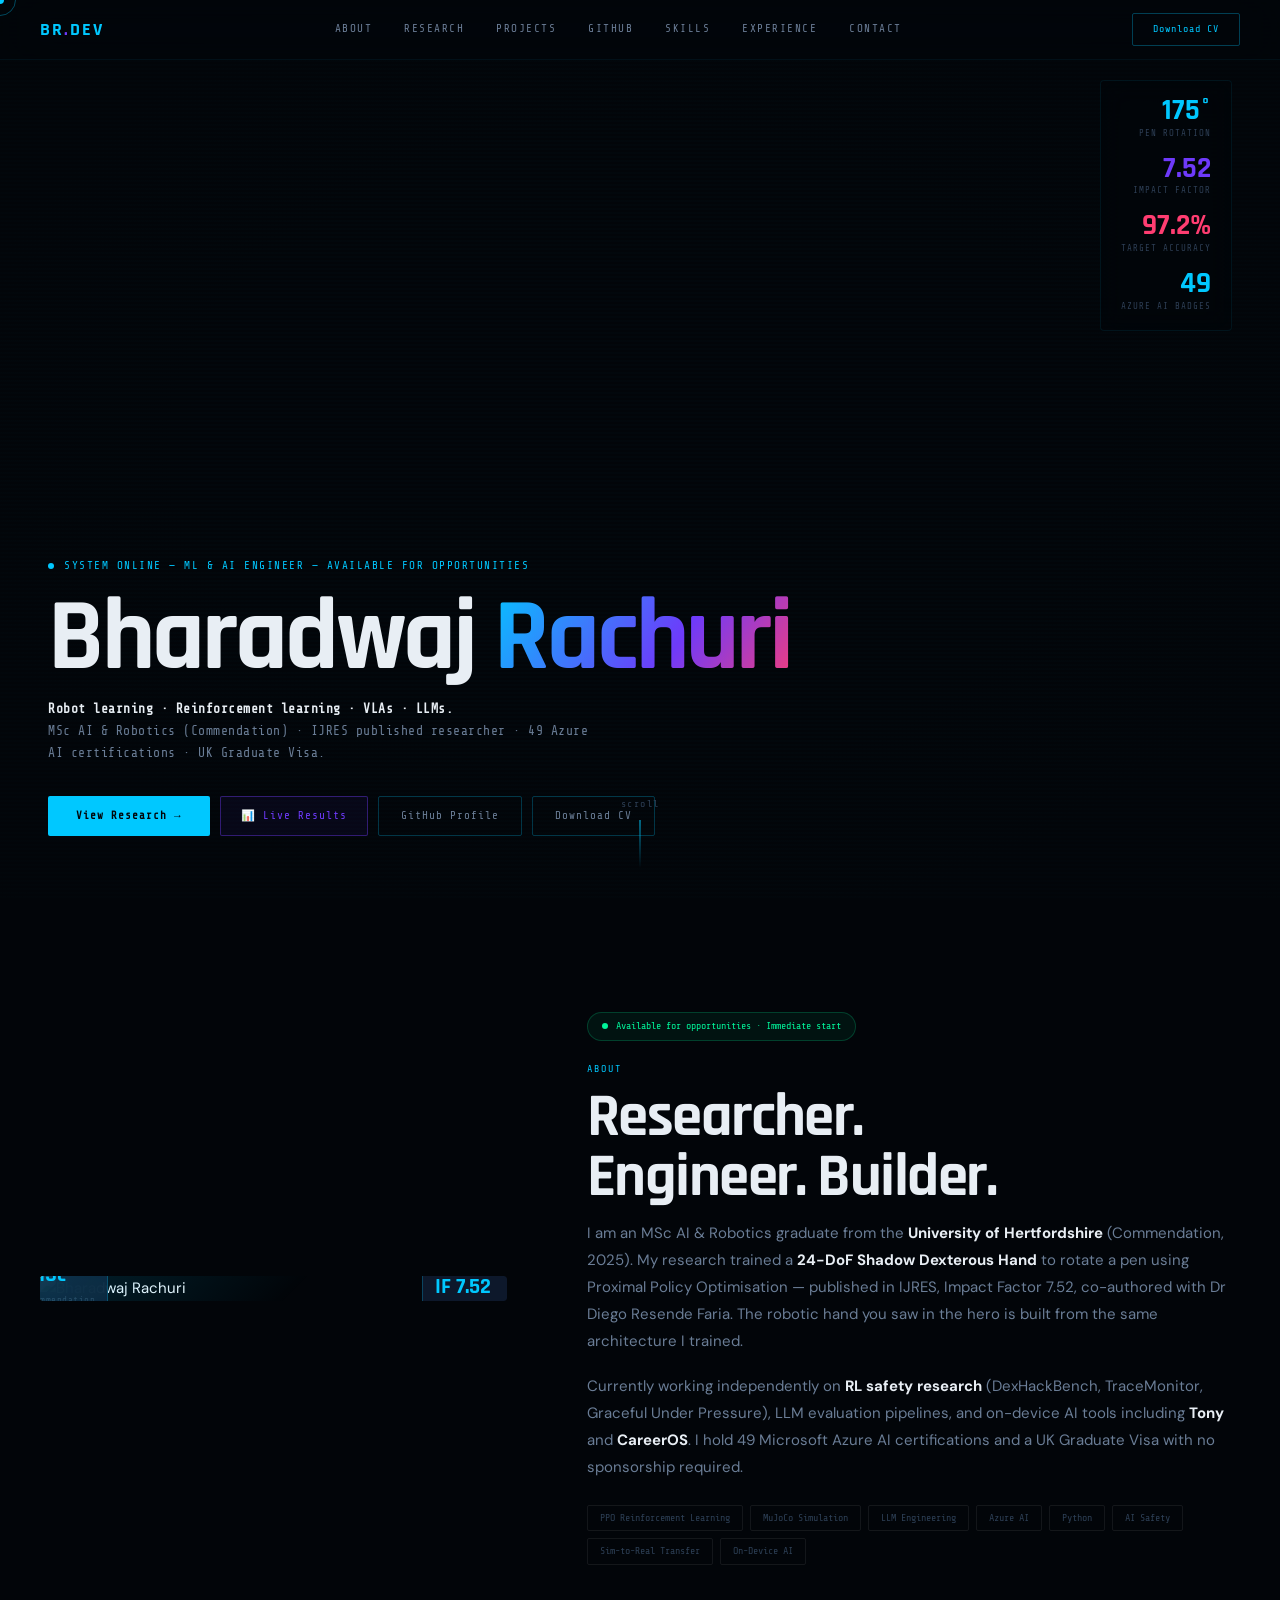
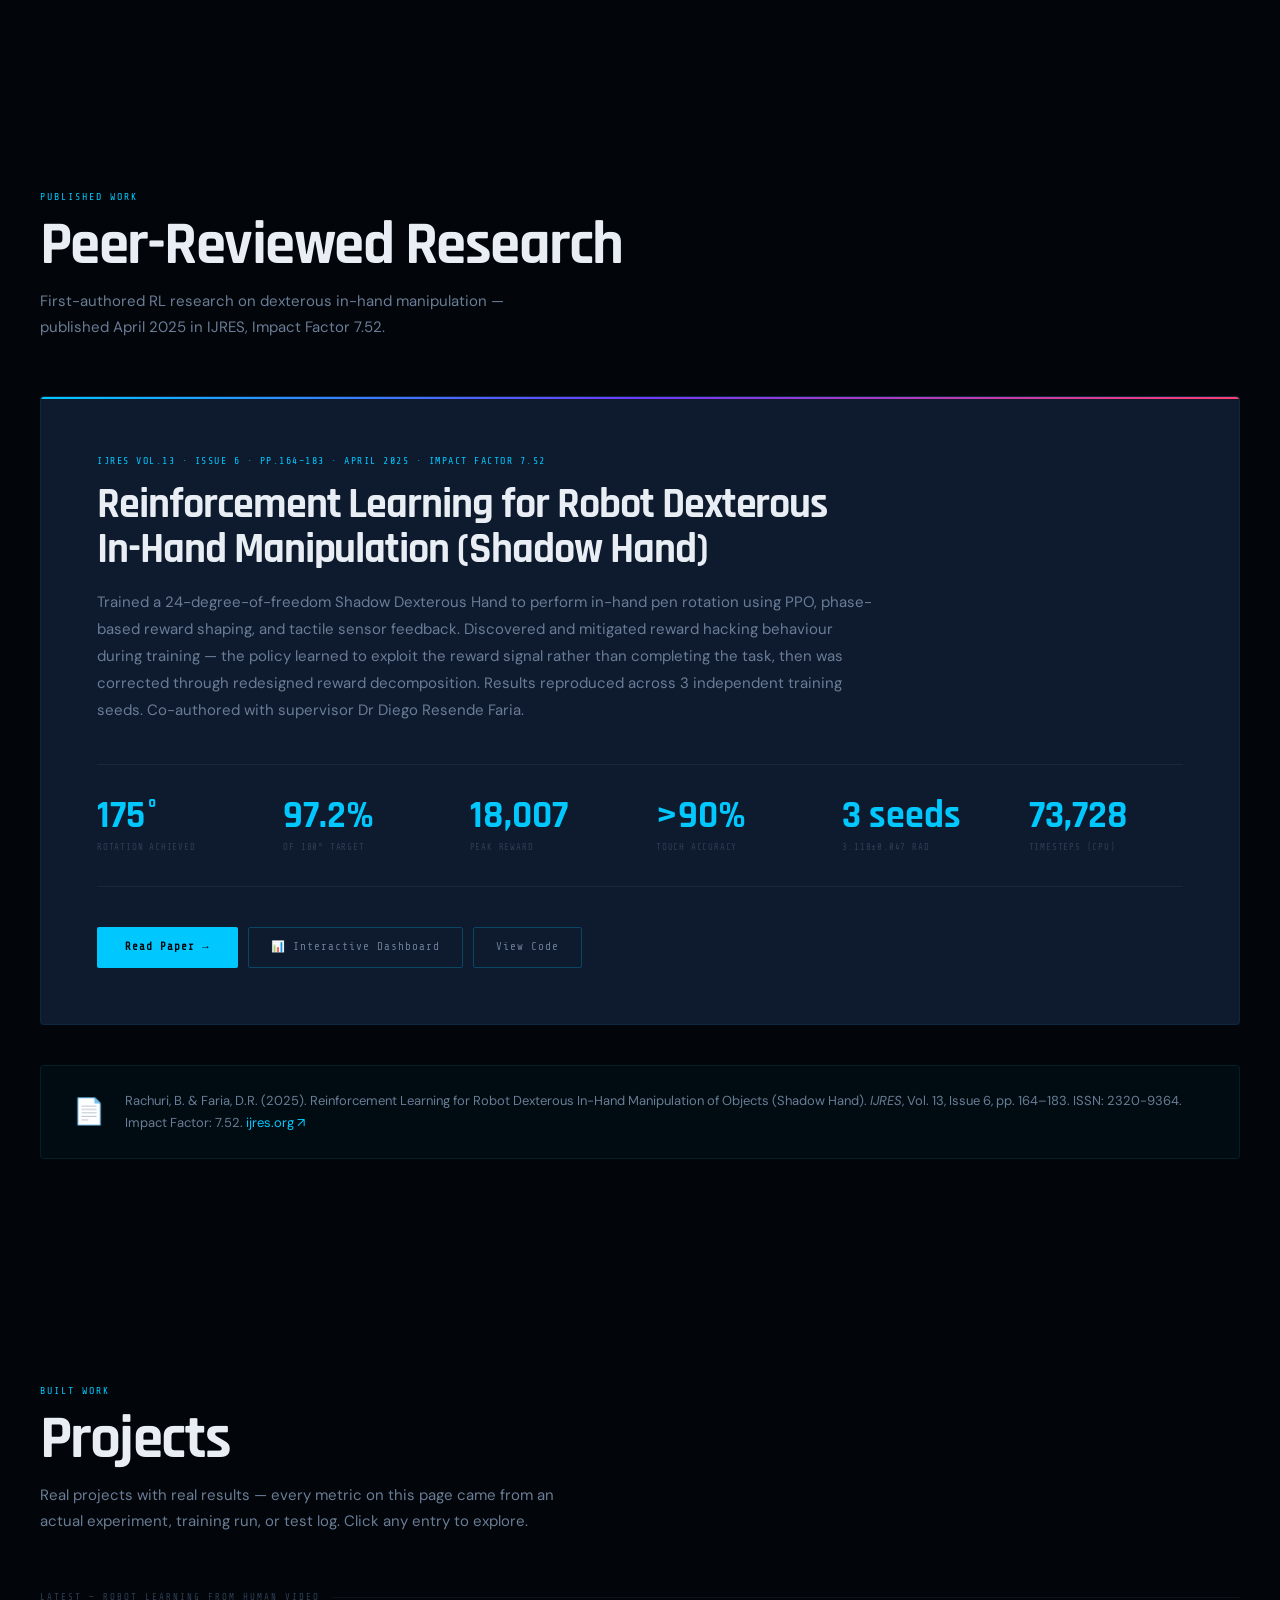
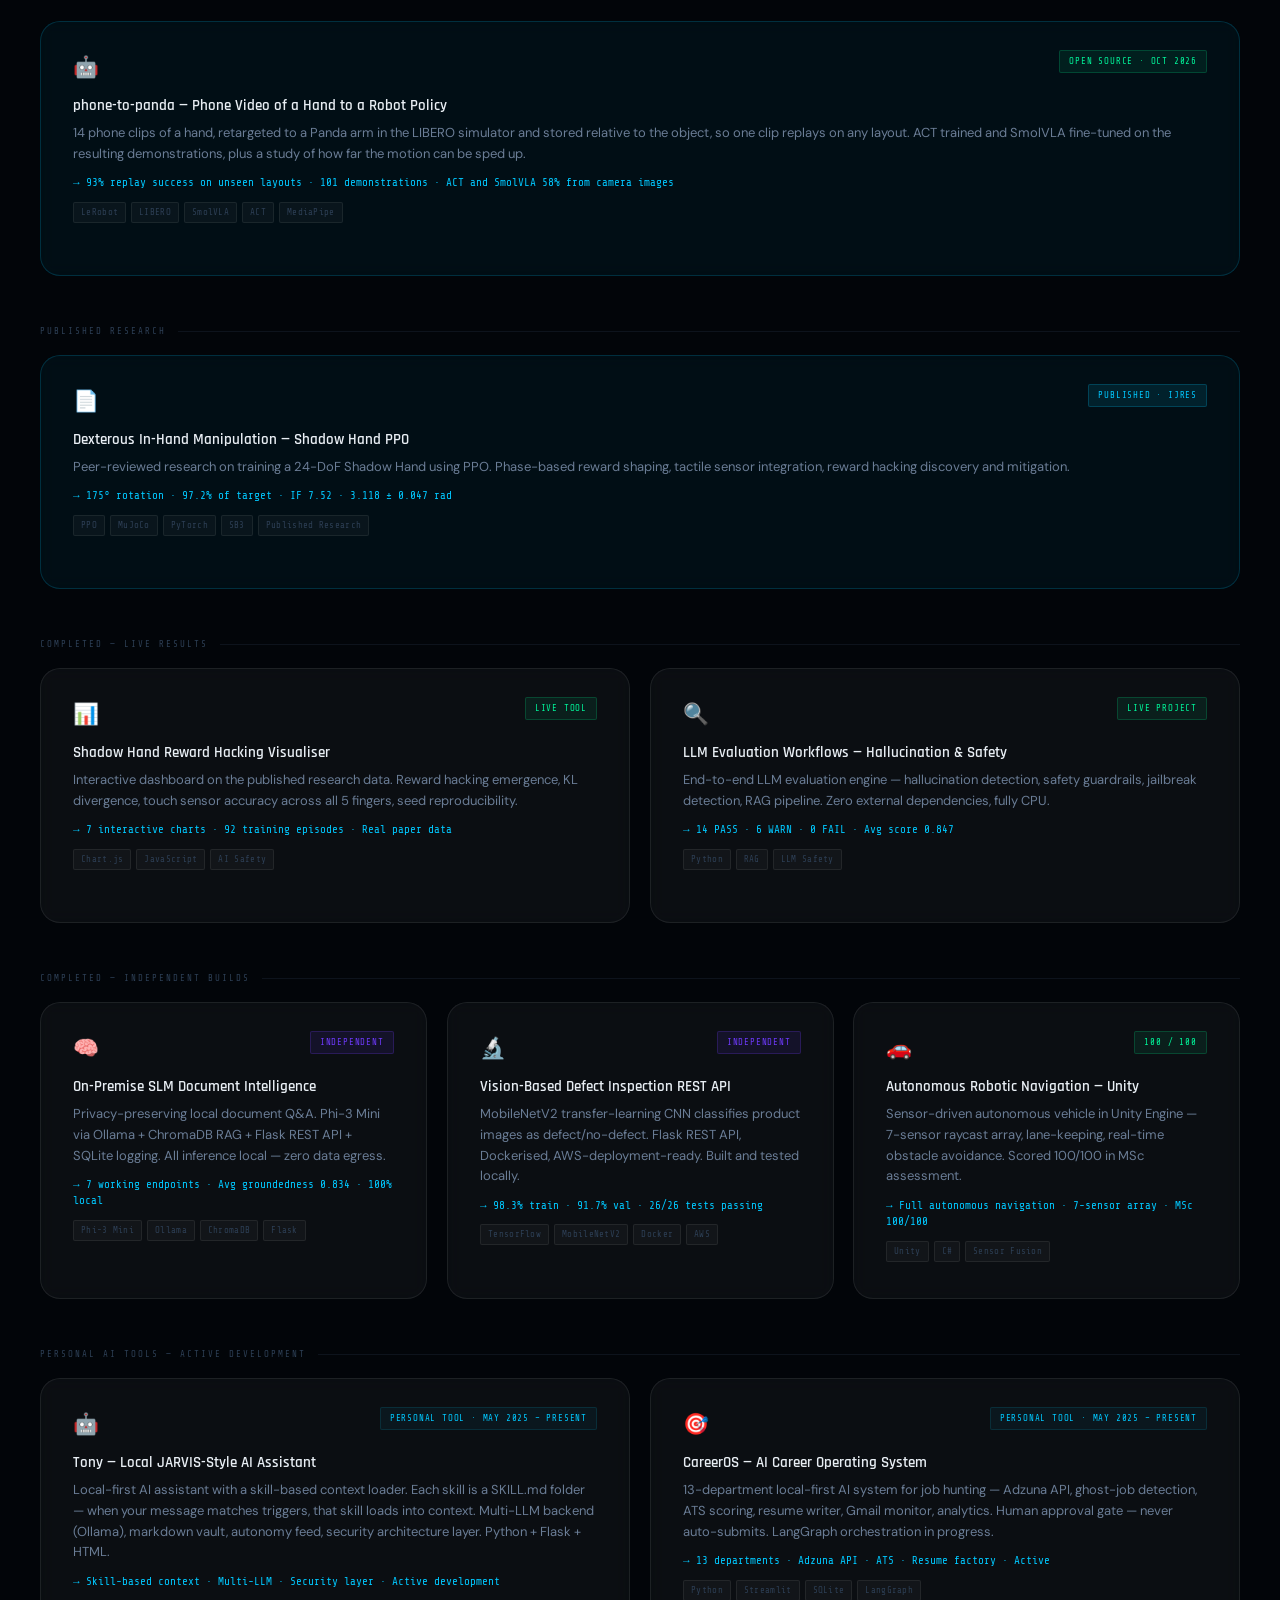
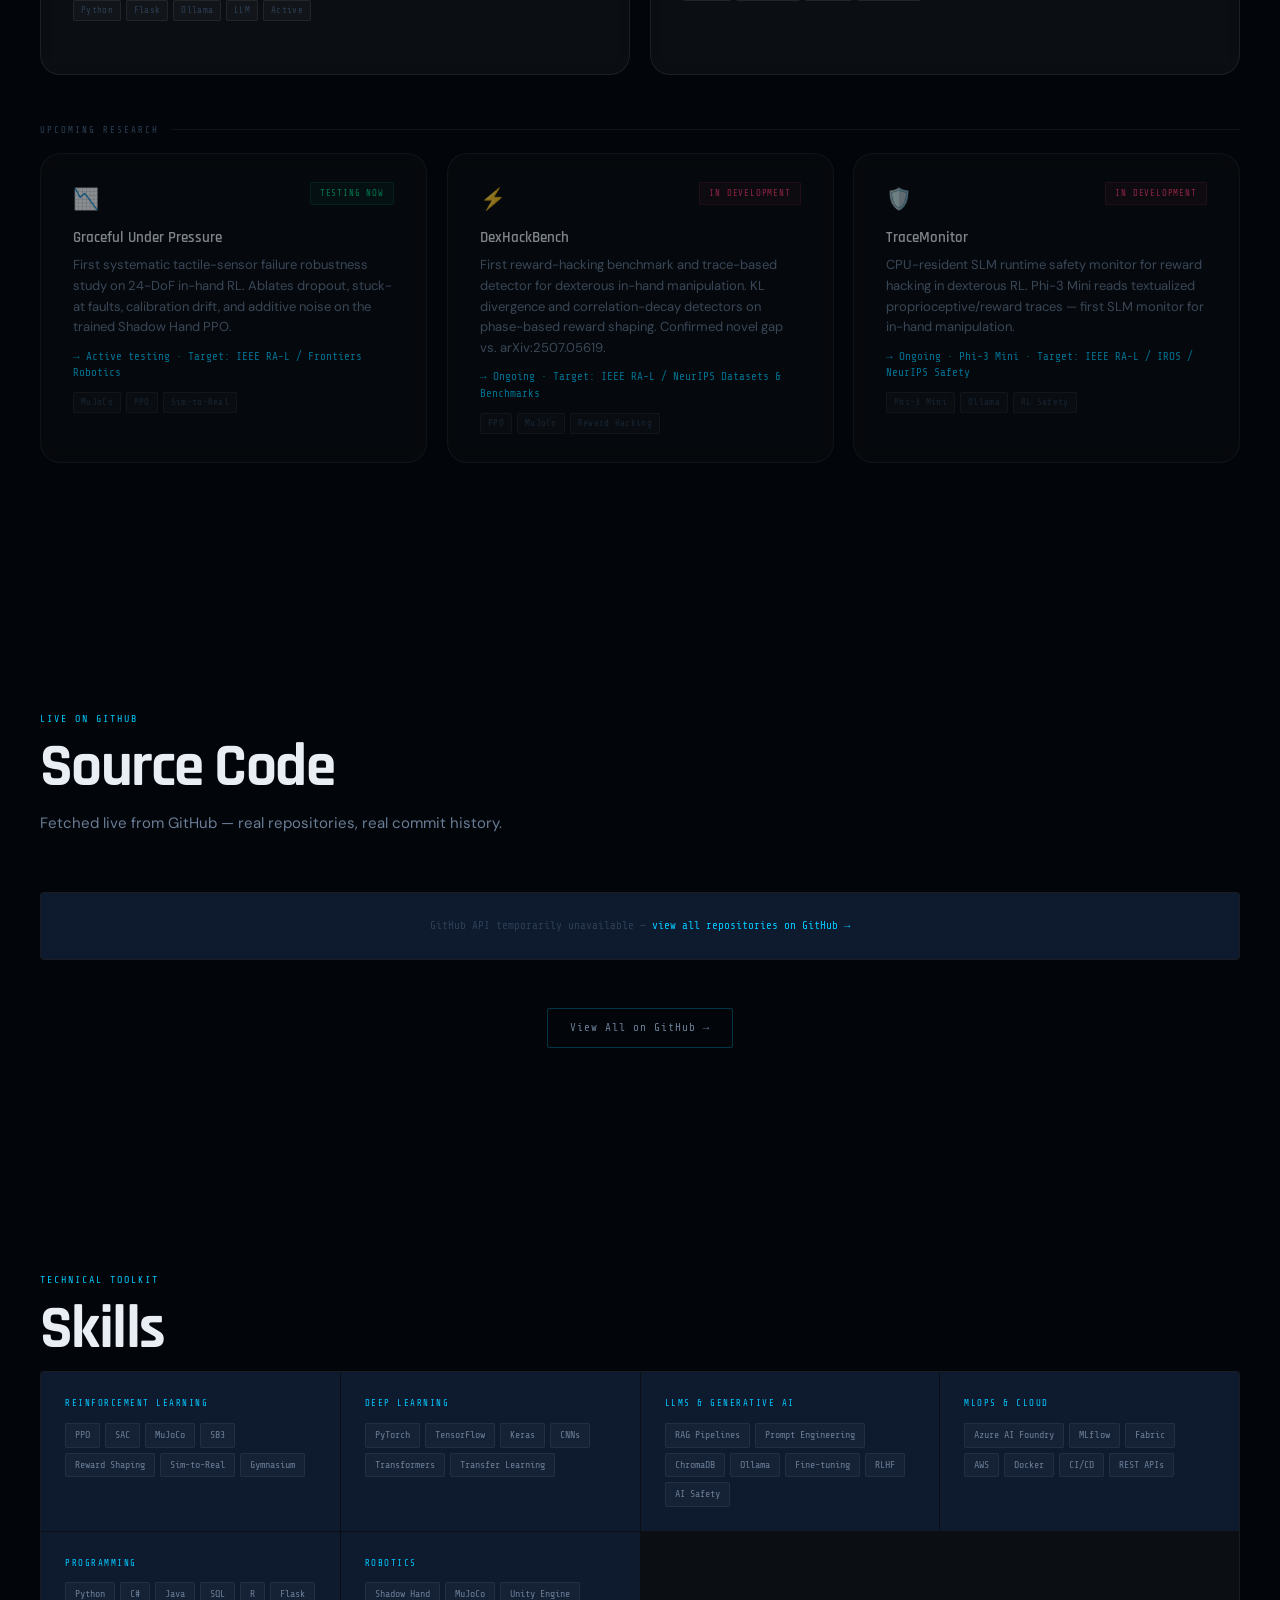
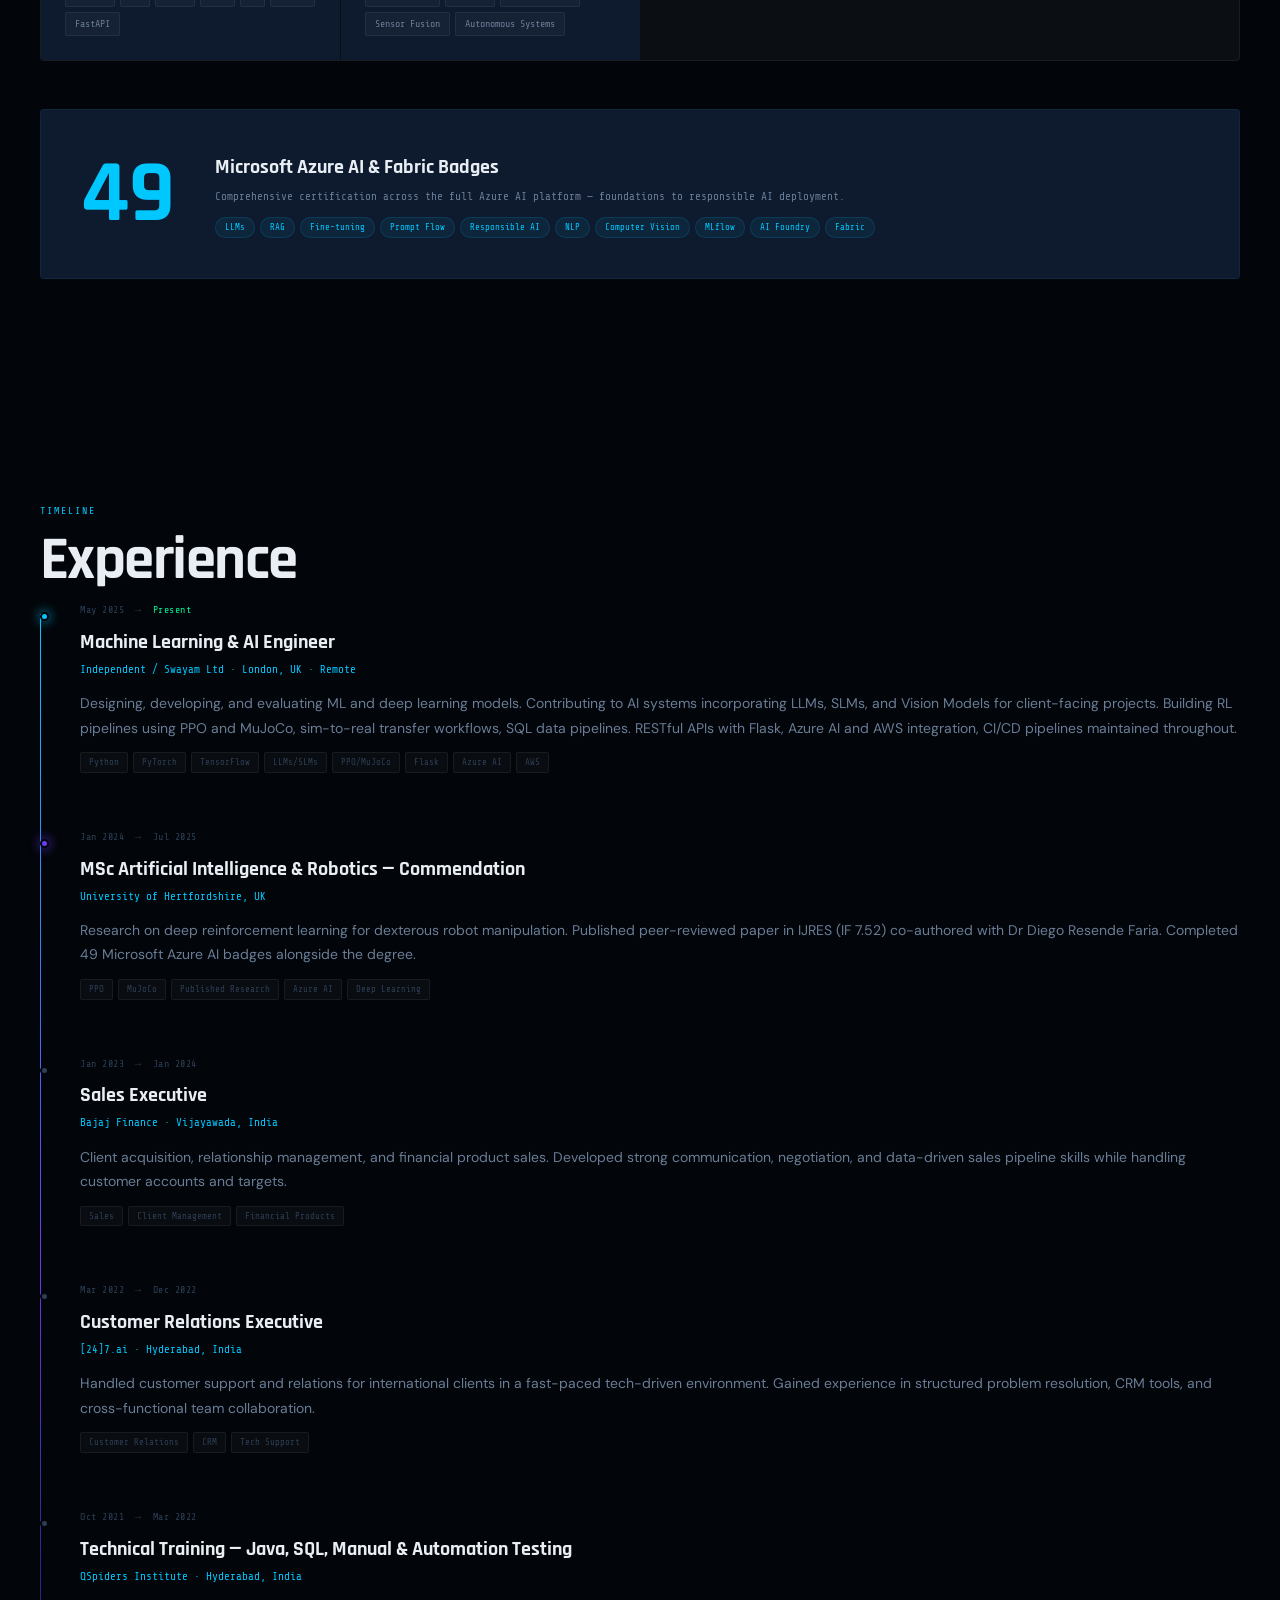
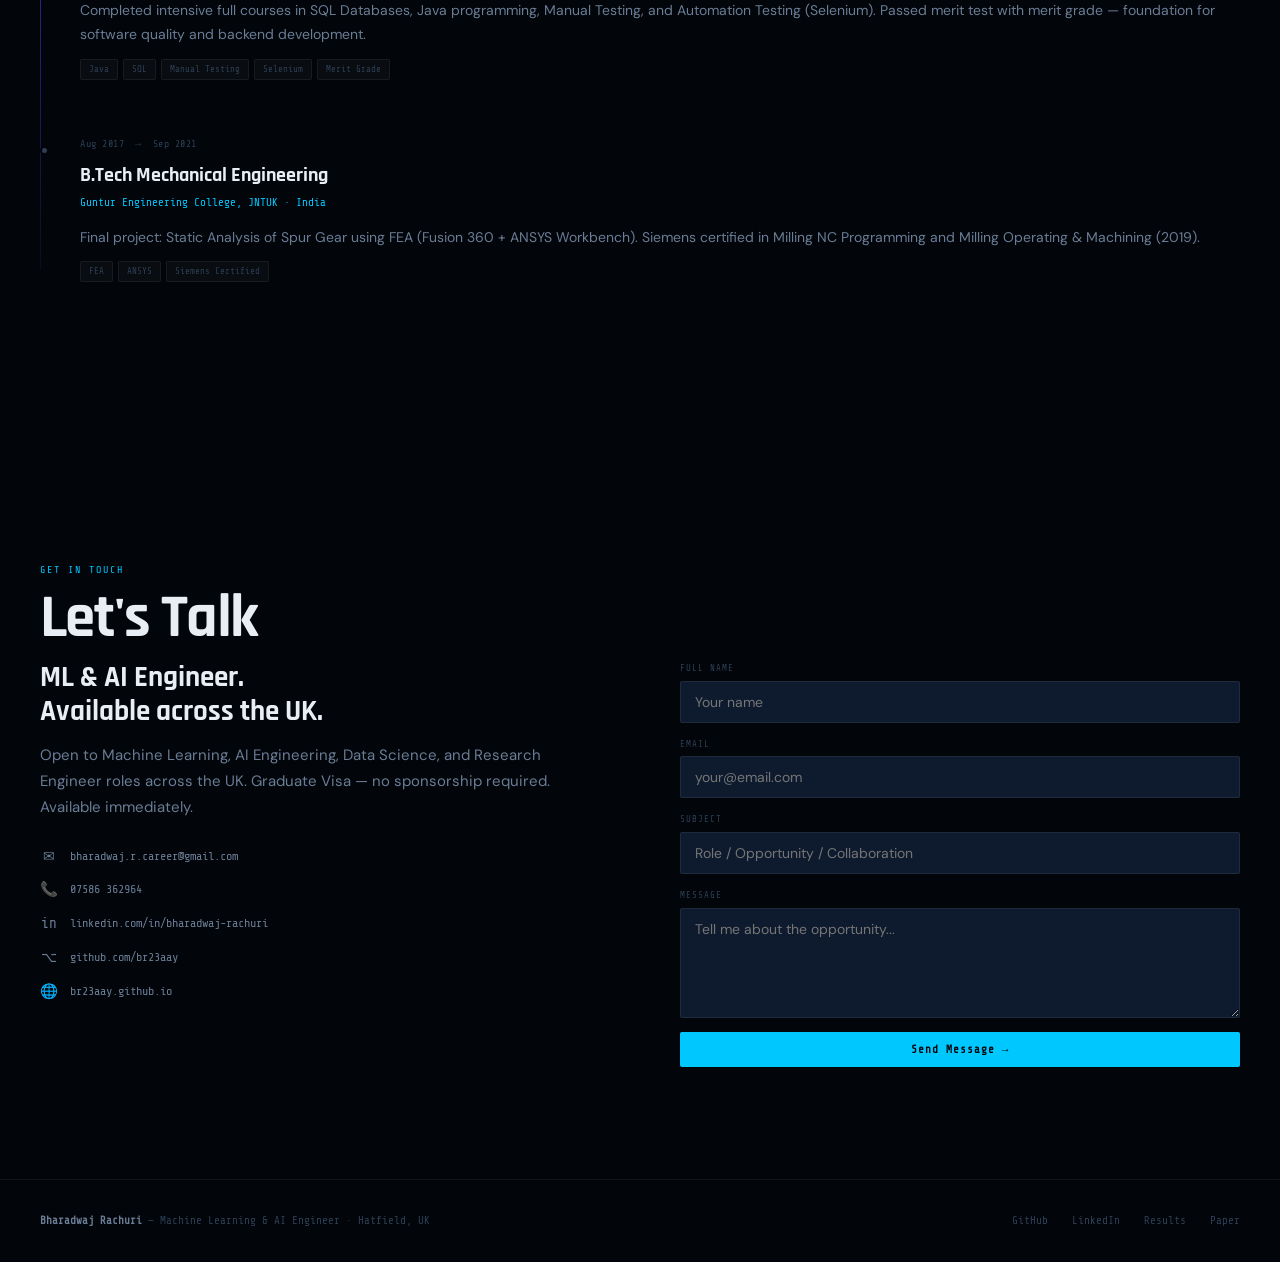
==== commit 7ef74f98: "Add phone-to-panda project and fix the CV download link" ====
--- a/index.html
+++ b/index.html
@@ -471,7 +471,7 @@
     <a href="#experience">Experience</a>
     <a href="#contact">Contact</a>
   </div>
-  <a href="https://br23aay.github.io/Bharadwaj_Rachuri_Master_Resume.pdf" target="_blank" class="n-btn">Download CV</a>
+  <a href="https://br23aay.github.io/Bharadwaj_Rachuri_CV.pdf" target="_blank" class="n-btn">Download CV</a>
   <button class="ham" id="ham" onclick="toggleNav()" aria-label="Menu">
     <span></span><span></span><span></span>
   </button>
@@ -485,7 +485,7 @@
   <a href="#github-repos" onclick="closeNav()">GitHub</a><a href="#skills" onclick="closeNav()">Skills</a>
   <a href="#experience" onclick="closeNav()">Experience</a>
   <a href="#contact" onclick="closeNav()">Contact</a>
-  <a href="https://br23aay.github.io/Bharadwaj_Rachuri_Master_Resume.pdf" target="_blank" onclick="closeNav()" style="color:var(--plasma);font-size:14px;font-family:var(--m)">Download CV</a>
+  <a href="https://br23aay.github.io/Bharadwaj_Rachuri_CV.pdf" target="_blank" onclick="closeNav()" style="color:var(--plasma);font-size:14px;font-family:var(--m)">Download CV</a>
 </div>
 
 <!-- ═══════════════════════════════
@@ -510,14 +510,14 @@
       <span class="l2">Rachuri</span>
     </span>
     <p class="hero-sub">
-      <strong>Reinforcement learning · LLMs · Dexterous robotics.</strong><br>
+      <strong>Robot learning · Reinforcement learning · VLAs · LLMs.</strong><br>
       MSc AI & Robotics (Commendation) · IJRES published researcher · 49 Azure AI certifications · UK Graduate Visa.
     </p>
     <div class="hero-btns">
       <a href="#research" class="btn-p">View Research →</a>
       <a href="results-dashboard.html" class="btn-g">📊 Live Results</a>
       <a href="https://github.com/br23aay" target="_blank" class="btn-s">GitHub Profile</a>
-      <a href="https://br23aay.github.io/Bharadwaj_Rachuri_Master_Resume.pdf" target="_blank" download class="btn-s">Download CV</a>
+      <a href="https://br23aay.github.io/Bharadwaj_Rachuri_CV.pdf" target="_blank" download class="btn-s">Download CV</a>
     </div>
   </div>
 
@@ -605,6 +605,19 @@
     <div class="s-ey reveal">Built Work</div>
     <h2 class="s-h reveal">Projects</h2>
     <p class="s-sub reveal">Real projects with real results — every metric on this page came from an actual experiment, training run, or test log. Click any entry to explore.</p>
+
+    <!-- Latest -->
+    <div class="lab-section-label reveal">Latest — Robot Learning from Human Video</div>
+    <div class="lab-grid reveal">
+      <div class="lab-entry featured" onclick="window.open('https://github.com/br23aay/phone-to-panda','_blank')">
+        <div class="le-top"><div class="le-icon">🤖</div><span class="le-badge b-live">OPEN SOURCE · OCT 2026</span></div>
+        <div class="le-title">phone-to-panda — Phone Video of a Hand to a Robot Policy</div>
+        <div class="le-desc">14 phone clips of a hand, retargeted to a Panda arm in the LIBERO simulator and stored relative to the object, so one clip replays on any layout. ACT trained and SmolVLA fine-tuned on the resulting demonstrations, plus a study of how far the motion can be sped up.</div>
+        <div class="le-res">→ 93% replay success on unseen layouts · 101 demonstrations · ACT and SmolVLA 58% from camera images</div>
+        <div class="le-tags"><span class="le-tag">LeRobot</span><span class="le-tag">LIBERO</span><span class="le-tag">SmolVLA</span><span class="le-tag">ACT</span><span class="le-tag">MediaPipe</span></div>
+        <div class="le-hint">View on GitHub →</div>
+      </div>
+    </div>
 
     <!-- Published -->
     <div class="lab-section-label reveal">Published Research</div>
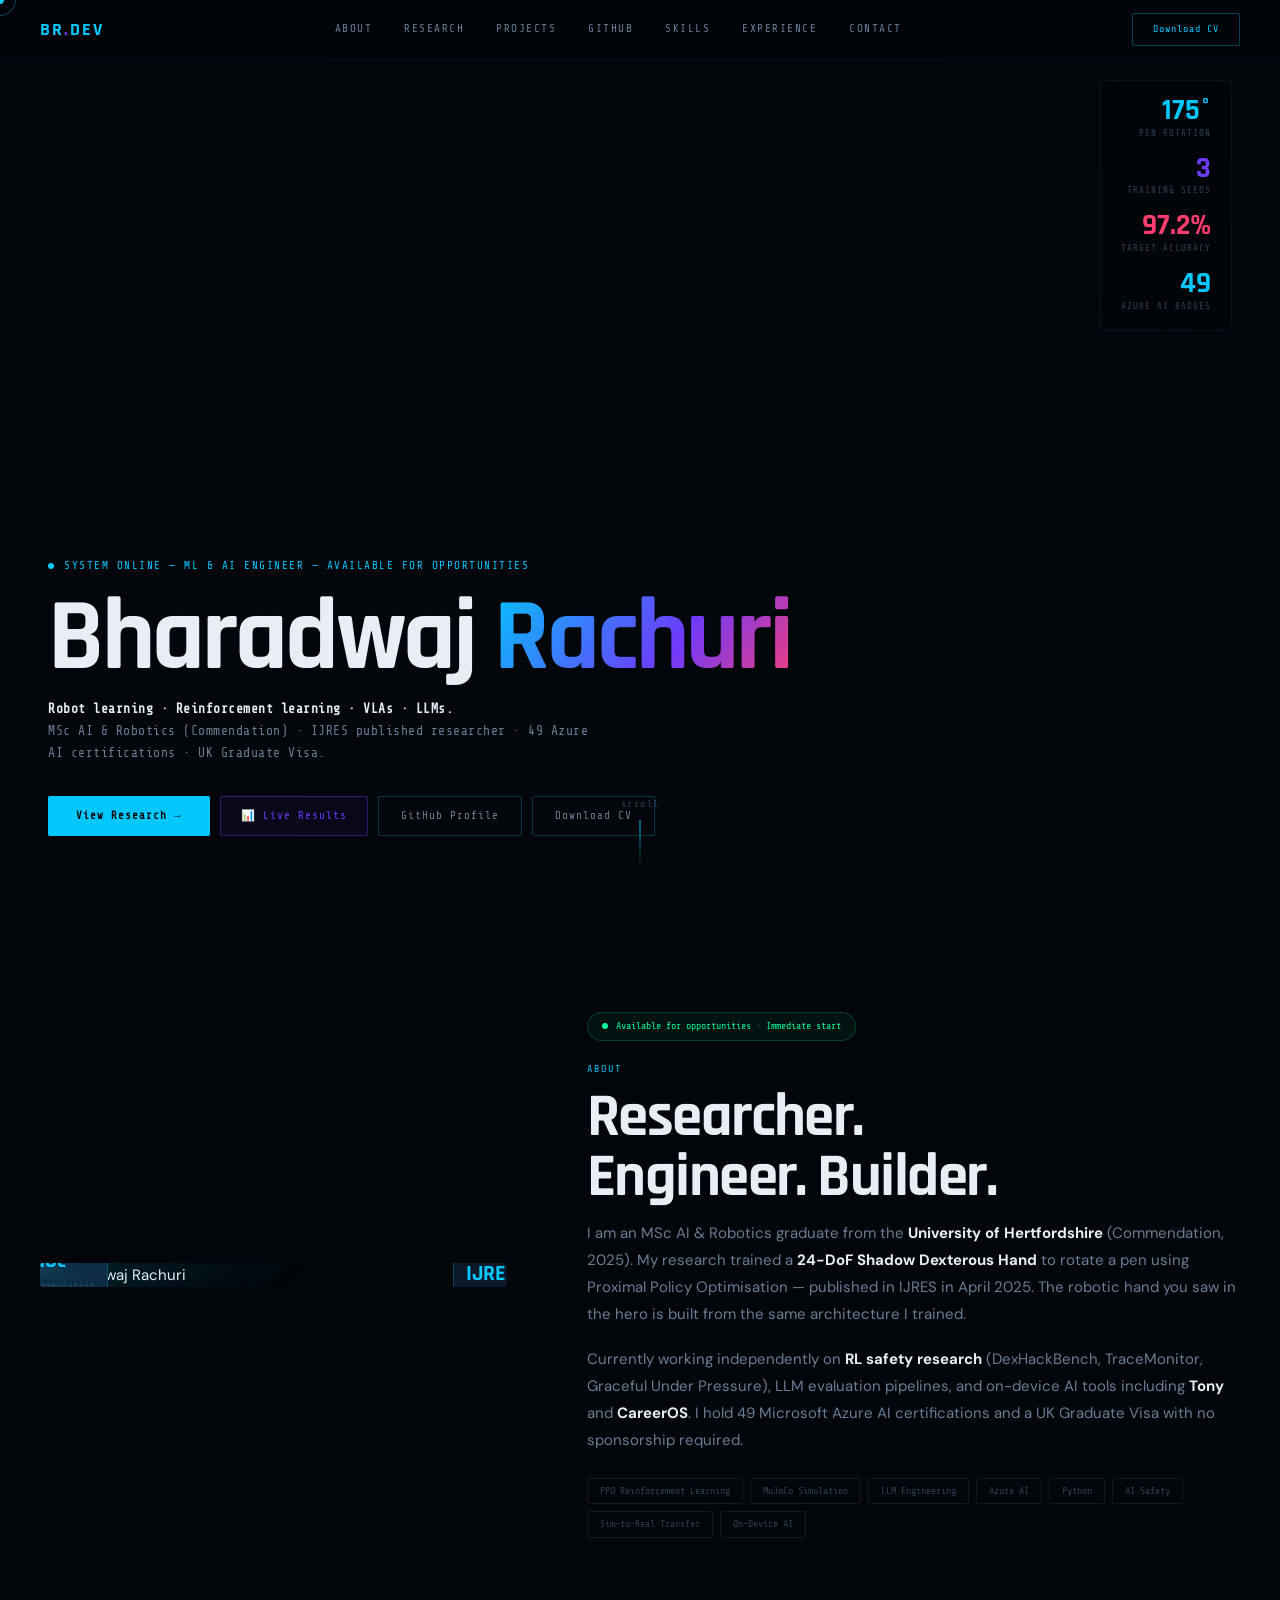
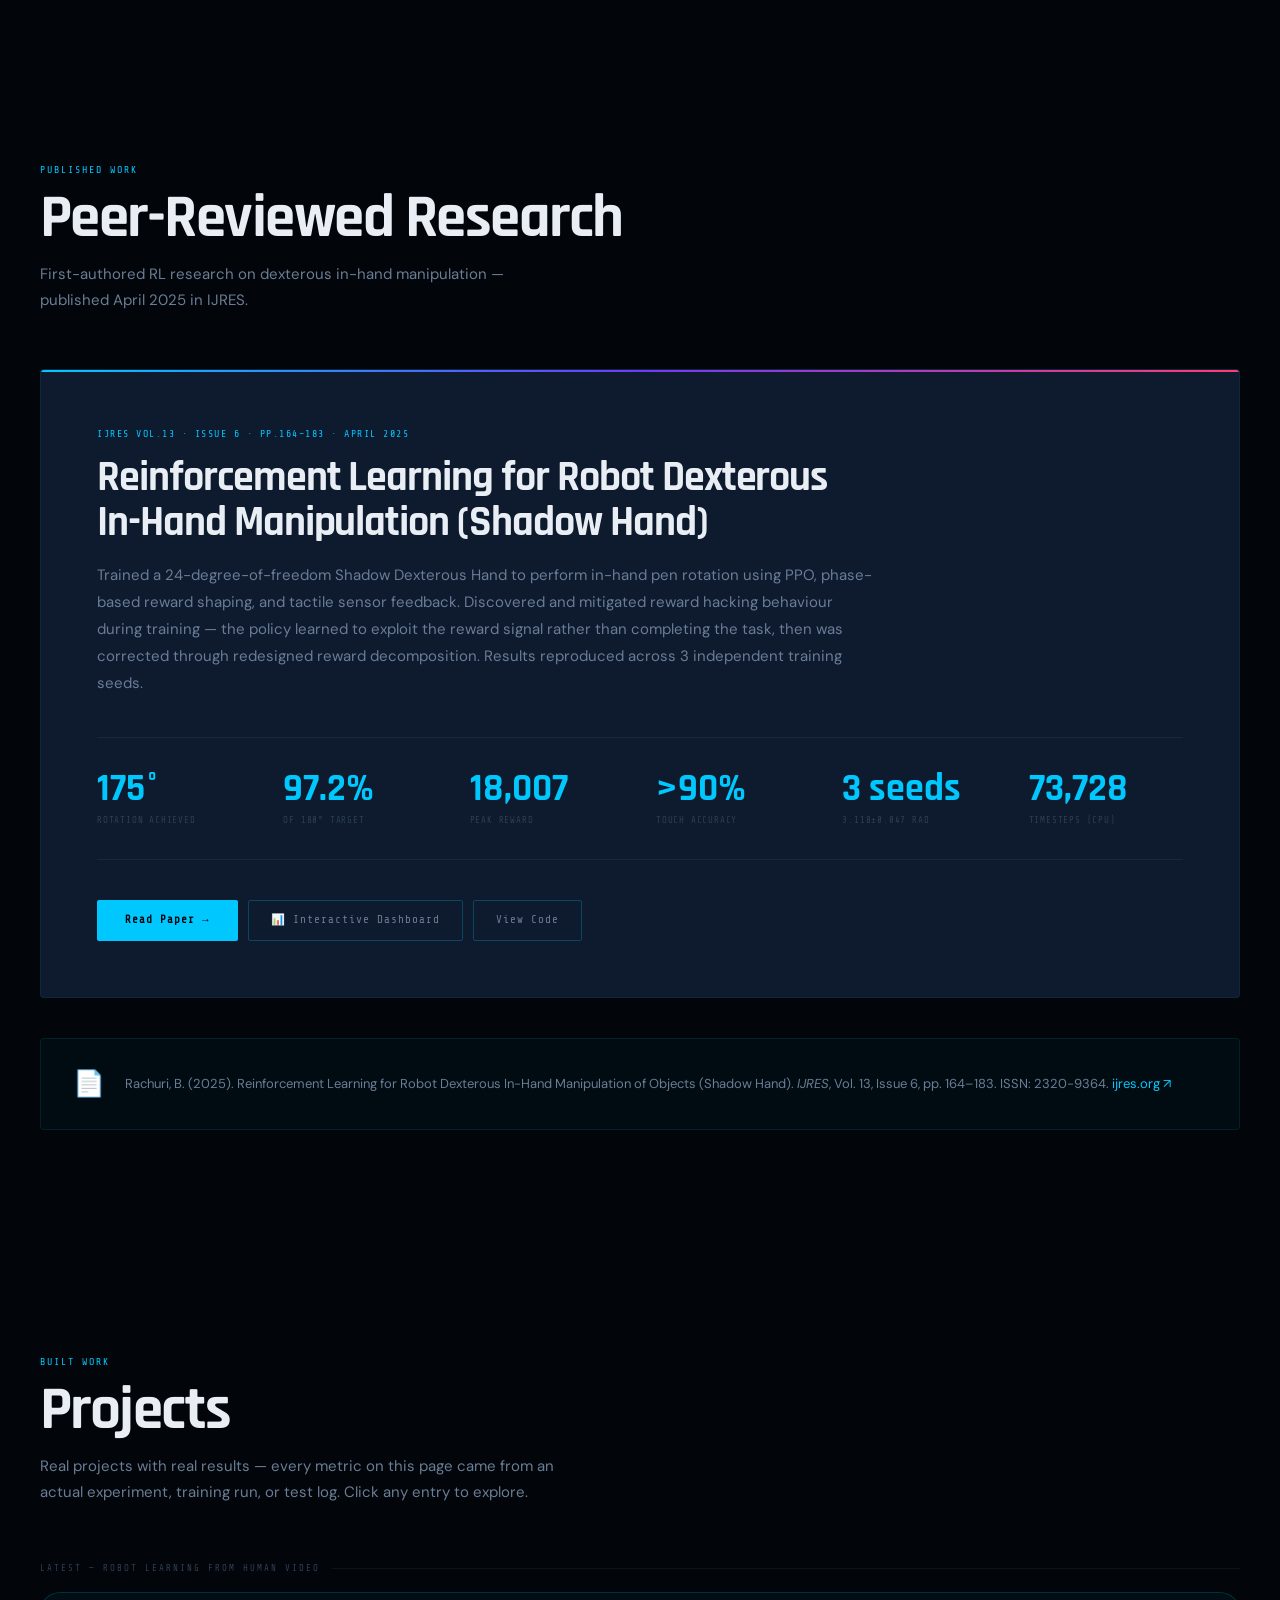
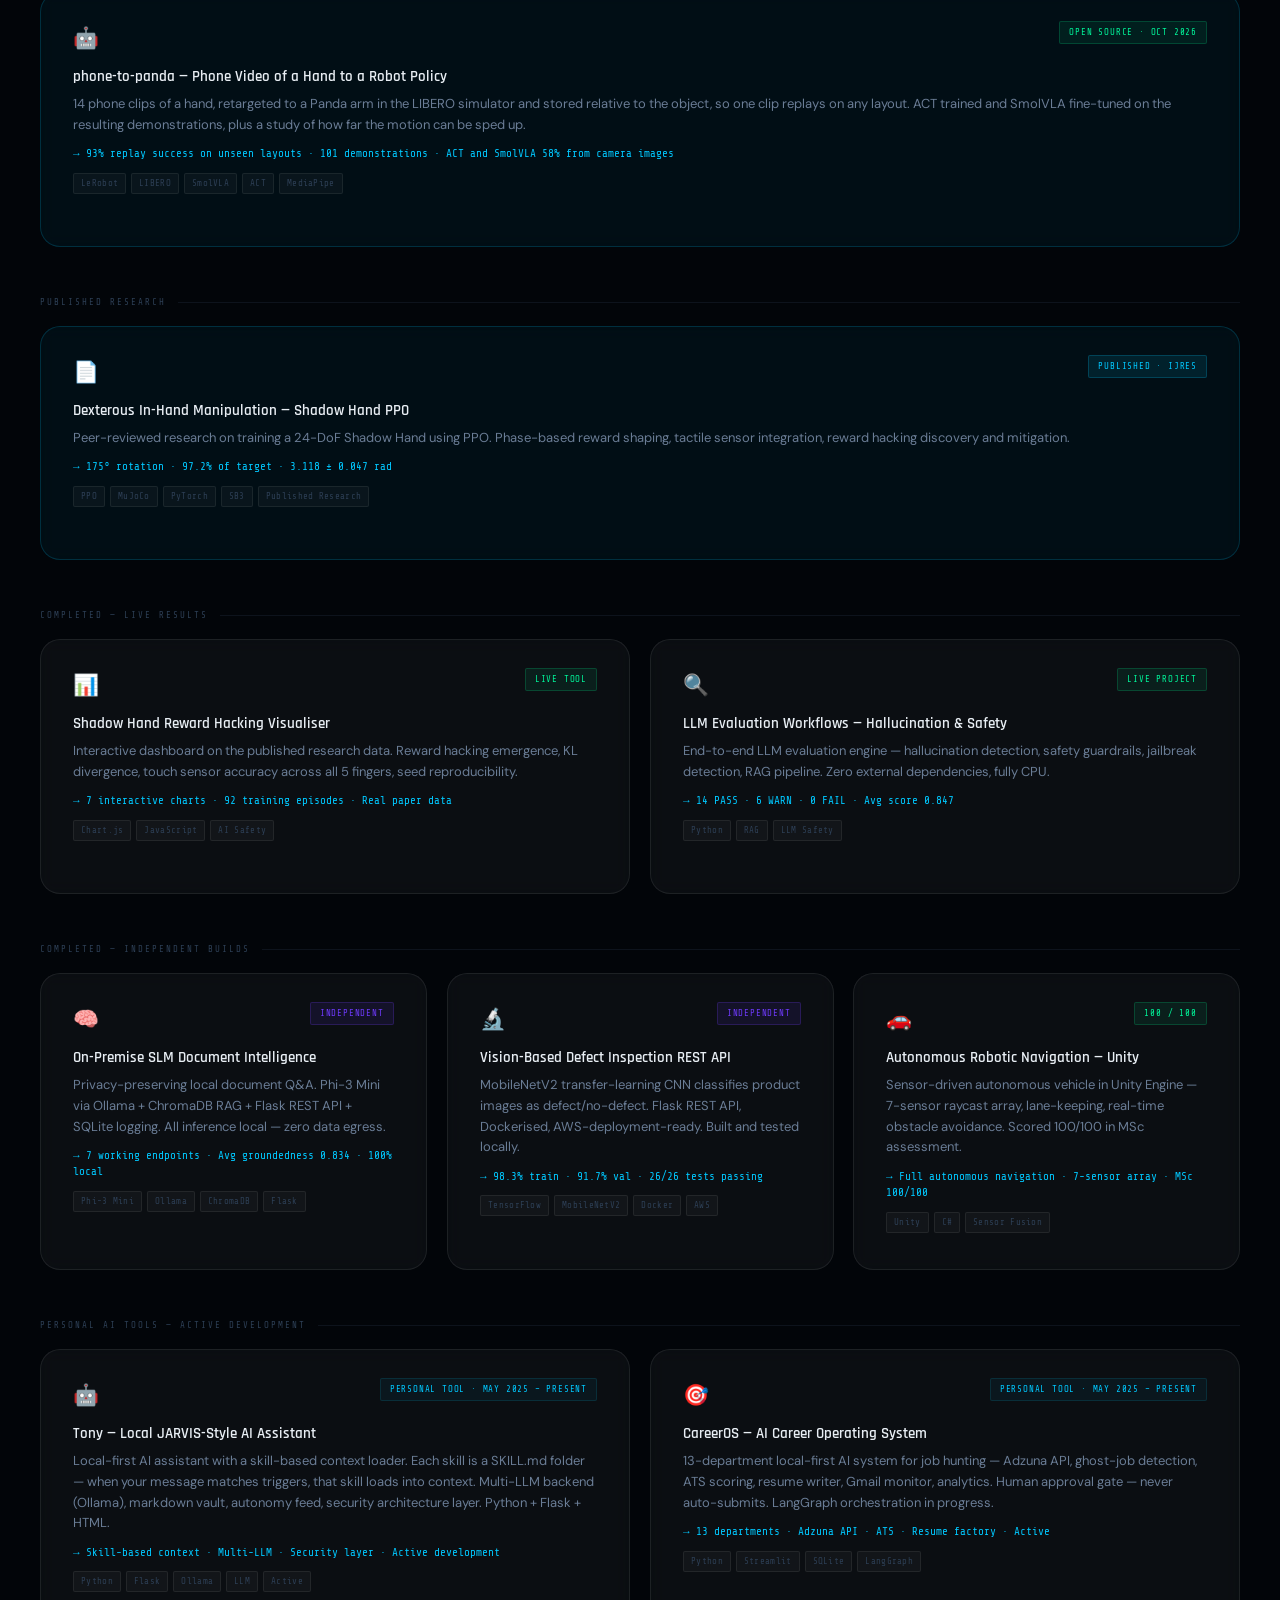
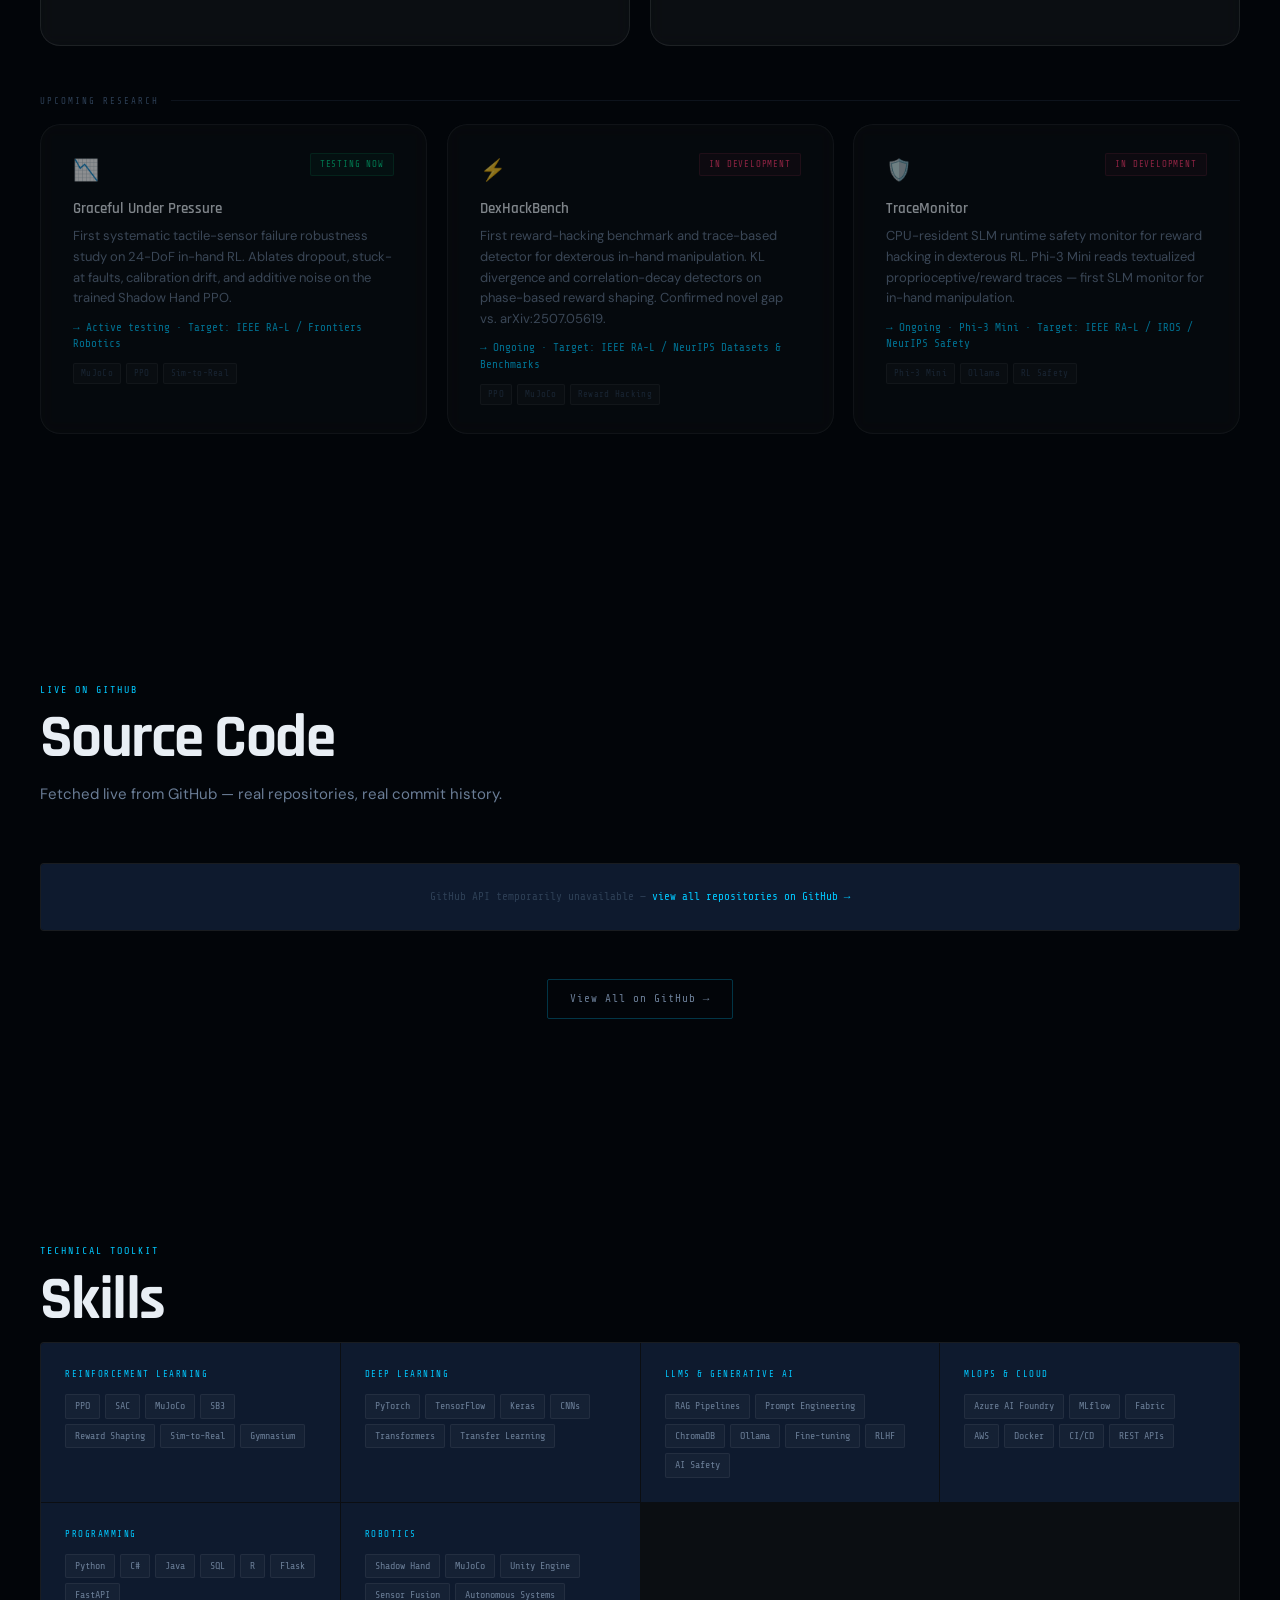
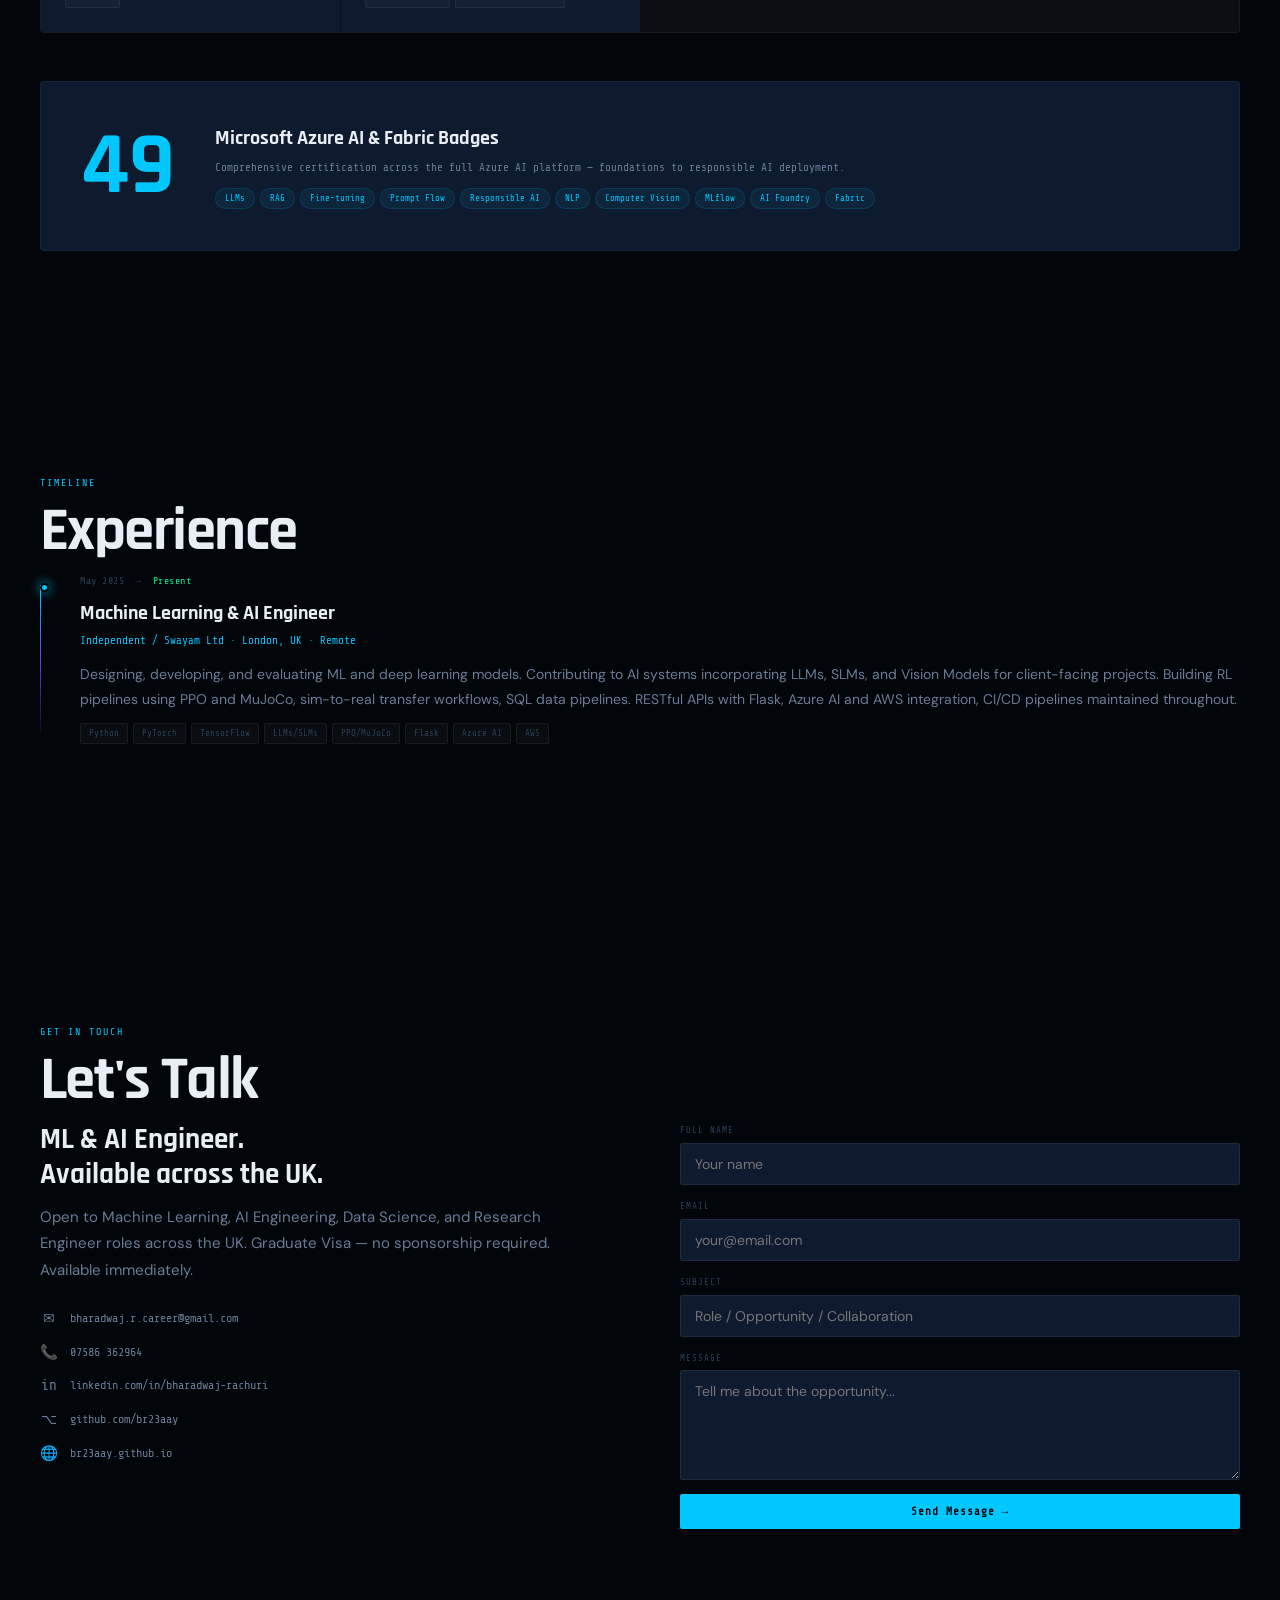
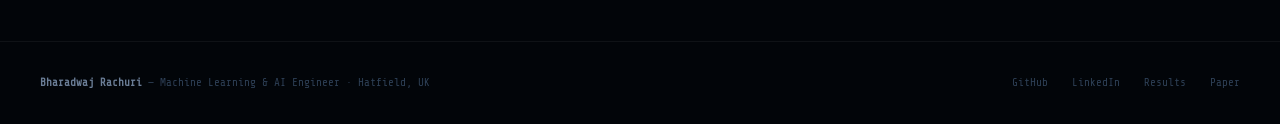
==== commit ba45cac9: "Update index.html" ====
--- a/index.html
+++ b/index.html
@@ -4,7 +4,7 @@
 <meta charset="UTF-8">
 <meta name="viewport" content="width=device-width, initial-scale=1.0">
 <title>Bharadwaj Rachuri — ML & AI Engineer | Published Researcher</title>
-<meta name="description" content="Machine Learning & AI Engineer. MSc AI & Robotics (Commendation). IJRES published research IF 7.52. 49 Azure AI badges. Available across UK.">
+<meta name="description" content="Machine Learning & AI Engineer. MSc AI & Robotics (Commendation). IJRES published research. 49 Azure AI badges. Available across UK.">
 <meta property="og:title" content="Bharadwaj Rachuri — ML & AI Engineer | Robotics Researcher">
 <meta property="og:description" content="Published RL researcher · MSc Commendation · 49 Azure AI badges · Graduate Visa · Available immediately UK">
 <meta property="og:image" content="https://raw.githubusercontent.com/br23aay/br23aay.github.io/main/Photo.jpg">
@@ -497,7 +497,7 @@
   <!-- HUD stats top-right -->
   <div class="hero-stats-hud">
     <div class="hstat"><div class="hstat-val">175°</div><div class="hstat-label">Pen Rotation</div></div>
-    <div class="hstat"><div class="hstat-val v">7.52</div><div class="hstat-label">Impact Factor</div></div>
+    <div class="hstat"><div class="hstat-val v">3</div><div class="hstat-label">Training Seeds</div></div>
     <div class="hstat"><div class="hstat-val r">97.2%</div><div class="hstat-label">Target Accuracy</div></div>
     <div class="hstat"><div class="hstat-val">49</div><div class="hstat-label">Azure AI Badges</div></div>
   </div>
@@ -533,7 +533,7 @@
       <div class="ab-photo-wrap reveal">
         <div class="ab-photo-frame">
           <img src="https://raw.githubusercontent.com/br23aay/br23aay.github.io/main/Photo.jpg" alt="Bharadwaj Rachuri" loading="lazy">
-          <div class="ab-badge tl"><div class="ab-bval">IF 7.52</div><div class="ab-blabel">IJRES Published</div></div>
+          <div class="ab-badge tl"><div class="ab-bval">IJRES</div><div class="ab-blabel">Published</div></div>
           <div class="ab-badge br"><div class="ab-bval">MSc</div><div class="ab-blabel">Commendation</div></div>
         </div>
       </div>
@@ -542,7 +542,7 @@
         <div class="s-ey">About</div>
         <h2 class="s-h">Researcher.<br>Engineer. Builder.</h2>
         <div class="ab-text">
-          <p>I am an MSc AI & Robotics graduate from the <strong>University of Hertfordshire</strong> (Commendation, 2025). My research trained a <strong>24-DoF Shadow Dexterous Hand</strong> to rotate a pen using Proximal Policy Optimisation — published in IJRES, Impact Factor 7.52, co-authored with Dr Diego Resende Faria. The robotic hand you saw in the hero is built from the same architecture I trained.</p>
+          <p>I am an MSc AI & Robotics graduate from the <strong>University of Hertfordshire</strong> (Commendation, 2025). My research trained a <strong>24-DoF Shadow Dexterous Hand</strong> to rotate a pen using Proximal Policy Optimisation — published in IJRES in April 2025. The robotic hand you saw in the hero is built from the same architecture I trained.</p>
           <p>Currently working independently on <strong>RL safety research</strong> (DexHackBench, TraceMonitor, Graceful Under Pressure), LLM evaluation pipelines, and on-device AI tools including <strong>Tony</strong> and <strong>CareerOS</strong>. I hold 49 Microsoft Azure AI certifications and a UK Graduate Visa with no sponsorship required.</p>
         </div>
         <div class="ab-chips">
@@ -567,12 +567,12 @@
   <div class="s">
     <div class="s-ey reveal">Published Work</div>
     <h2 class="s-h reveal">Peer-Reviewed Research</h2>
-    <p class="s-sub reveal">First-authored RL research on dexterous in-hand manipulation — published April 2025 in IJRES, Impact Factor 7.52.</p>
+    <p class="s-sub reveal">First-authored RL research on dexterous in-hand manipulation — published April 2025 in IJRES.</p>
 
     <div class="res-card reveal">
-      <div class="res-meta">IJRES VOL.13 · ISSUE 6 · PP.164–183 · APRIL 2025 · IMPACT FACTOR 7.52</div>
+      <div class="res-meta">IJRES VOL.13 · ISSUE 6 · PP.164–183 · APRIL 2025</div>
       <h3 class="res-title">Reinforcement Learning for Robot Dexterous<br>In-Hand Manipulation (Shadow Hand)</h3>
-      <p class="res-desc">Trained a 24-degree-of-freedom Shadow Dexterous Hand to perform in-hand pen rotation using PPO, phase-based reward shaping, and tactile sensor feedback. Discovered and mitigated reward hacking behaviour during training — the policy learned to exploit the reward signal rather than completing the task, then was corrected through redesigned reward decomposition. Results reproduced across 3 independent training seeds. Co-authored with supervisor Dr Diego Resende Faria.</p>
+      <p class="res-desc">Trained a 24-degree-of-freedom Shadow Dexterous Hand to perform in-hand pen rotation using PPO, phase-based reward shaping, and tactile sensor feedback. Discovered and mitigated reward hacking behaviour during training — the policy learned to exploit the reward signal rather than completing the task, then was corrected through redesigned reward decomposition. Results reproduced across 3 independent training seeds.</p>
       <div class="res-metrics">
         <div><div class="m-val">175°</div><div class="m-label">Rotation Achieved</div></div>
         <div><div class="m-val">97.2%</div><div class="m-label">Of 180° Target</div></div>
@@ -591,7 +591,7 @@
     <div class="pub-banner reveal">
       <span style="font-size:1.6rem;flex-shrink:0">📄</span>
       <div class="pub-cite">
-        Rachuri, B. &amp; Faria, D.R. (2025). Reinforcement Learning for Robot Dexterous In-Hand Manipulation of Objects (Shadow Hand). <em>IJRES</em>, Vol. 13, Issue 6, pp. 164–183. ISSN: 2320-9364. Impact Factor: 7.52. <a href="https://ijres.org/papers/Volume-13/Issue-6/1306164183.pdf" target="_blank">ijres.org ↗</a>
+        Rachuri, B. (2025). Reinforcement Learning for Robot Dexterous In-Hand Manipulation of Objects (Shadow Hand). <em>IJRES</em>, Vol. 13, Issue 6, pp. 164–183. ISSN: 2320-9364. <a href="https://ijres.org/papers/Volume-13/Issue-6/1306164183.pdf" target="_blank">ijres.org ↗</a>
       </div>
     </div>
   </div>
@@ -626,7 +626,7 @@
         <div class="le-top"><div class="le-icon">📄</div><span class="le-badge b-pub">PUBLISHED · IJRES</span></div>
         <div class="le-title">Dexterous In-Hand Manipulation — Shadow Hand PPO</div>
         <div class="le-desc">Peer-reviewed research on training a 24-DoF Shadow Hand using PPO. Phase-based reward shaping, tactile sensor integration, reward hacking discovery and mitigation.</div>
-        <div class="le-res">→ 175° rotation · 97.2% of target · IF 7.52 · 3.118 ± 0.047 rad</div>
+        <div class="le-res">→ 175° rotation · 97.2% of target · 3.118 ± 0.047 rad</div>
         <div class="le-tags"><span class="le-tag">PPO</span><span class="le-tag">MuJoCo</span><span class="le-tag">PyTorch</span><span class="le-tag">SB3</span><span class="le-tag">Published Research</span></div>
         <div class="le-hint">Click to explore →</div>
       </div>
@@ -797,56 +797,6 @@
         <div class="tl-co">Independent / Swayam Ltd · London, UK · Remote</div>
         <div class="tl-desc">Designing, developing, and evaluating ML and deep learning models. Contributing to AI systems incorporating LLMs, SLMs, and Vision Models for client-facing projects. Building RL pipelines using PPO and MuJoCo, sim-to-real transfer workflows, SQL data pipelines. RESTful APIs with Flask, Azure AI and AWS integration, CI/CD pipelines maintained throughout.</div>
         <div class="tl-tags"><span class="tl-tag">Python</span><span class="tl-tag">PyTorch</span><span class="tl-tag">TensorFlow</span><span class="tl-tag">LLMs/SLMs</span><span class="tl-tag">PPO/MuJoCo</span><span class="tl-tag">Flask</span><span class="tl-tag">Azure AI</span><span class="tl-tag">AWS</span></div>
-      </div>
-
-      <!-- MSc -->
-      <div class="tl-item reveal">
-        <div class="tl-dot v"></div>
-        <div class="tl-dates">Jan 2024 &nbsp;→&nbsp; Jul 2025</div>
-        <div class="tl-role">MSc Artificial Intelligence &amp; Robotics — Commendation</div>
-        <div class="tl-co">University of Hertfordshire, UK</div>
-        <div class="tl-desc">Research on deep reinforcement learning for dexterous robot manipulation. Published peer-reviewed paper in IJRES (IF 7.52) co-authored with Dr Diego Resende Faria. Completed 49 Microsoft Azure AI badges alongside the degree.</div>
-        <div class="tl-tags"><span class="tl-tag">PPO</span><span class="tl-tag">MuJoCo</span><span class="tl-tag">Published Research</span><span class="tl-tag">Azure AI</span><span class="tl-tag">Deep Learning</span></div>
-      </div>
-
-      <!-- Bajaj Finance -->
-      <div class="tl-item reveal">
-        <div class="tl-dot d"></div>
-        <div class="tl-dates">Jan 2023 &nbsp;→&nbsp; Jan 2024</div>
-        <div class="tl-role">Sales Executive</div>
-        <div class="tl-co">Bajaj Finance · Vijayawada, India</div>
-        <div class="tl-desc">Client acquisition, relationship management, and financial product sales. Developed strong communication, negotiation, and data-driven sales pipeline skills while handling customer accounts and targets.</div>
-        <div class="tl-tags"><span class="tl-tag">Sales</span><span class="tl-tag">Client Management</span><span class="tl-tag">Financial Products</span></div>
-      </div>
-
-      <!-- [24]7.ai -->
-      <div class="tl-item reveal">
-        <div class="tl-dot d"></div>
-        <div class="tl-dates">Mar 2022 &nbsp;→&nbsp; Dec 2022</div>
-        <div class="tl-role">Customer Relations Executive</div>
-        <div class="tl-co">[24]7.ai · Hyderabad, India</div>
-        <div class="tl-desc">Handled customer support and relations for international clients in a fast-paced tech-driven environment. Gained experience in structured problem resolution, CRM tools, and cross-functional team collaboration.</div>
-        <div class="tl-tags"><span class="tl-tag">Customer Relations</span><span class="tl-tag">CRM</span><span class="tl-tag">Tech Support</span></div>
-      </div>
-
-      <!-- QSpiders -->
-      <div class="tl-item reveal">
-        <div class="tl-dot d"></div>
-        <div class="tl-dates">Oct 2021 &nbsp;→&nbsp; Mar 2022</div>
-        <div class="tl-role">Technical Training — Java, SQL, Manual &amp; Automation Testing</div>
-        <div class="tl-co">QSpiders Institute · Hyderabad, India</div>
-        <div class="tl-desc">Completed intensive full courses in SQL Databases, Java programming, Manual Testing, and Automation Testing (Selenium). Passed merit test with merit grade — foundation for software quality and backend development.</div>
-        <div class="tl-tags"><span class="tl-tag">Java</span><span class="tl-tag">SQL</span><span class="tl-tag">Manual Testing</span><span class="tl-tag">Selenium</span><span class="tl-tag">Merit Grade</span></div>
-      </div>
-
-      <!-- B.Tech -->
-      <div class="tl-item reveal">
-        <div class="tl-dot d"></div>
-        <div class="tl-dates">Aug 2017 &nbsp;→&nbsp; Sep 2021</div>
-        <div class="tl-role">B.Tech Mechanical Engineering</div>
-        <div class="tl-co">Guntur Engineering College, JNTUK · India</div>
-        <div class="tl-desc">Final project: Static Analysis of Spur Gear using FEA (Fusion 360 + ANSYS Workbench). Siemens certified in Milling NC Programming and Milling Operating &amp; Machining (2019).</div>
-        <div class="tl-tags"><span class="tl-tag">FEA</span><span class="tl-tag">ANSYS</span><span class="tl-tag">Siemens Certified</span></div>
       </div>
 
     </div>
@@ -901,7 +851,7 @@
      MODALS
 ═══════════════════════════════ -->
 <div class="modal" id="modal-paper" onclick="handleBg(event,'modal-paper')">
-  <div class="modal-box"><div class="m-ico">📄</div><div class="m-ttl">Dexterous In-Hand Manipulation</div><div class="m-sub">Where would you like to go?</div><div class="m-btns"><a href="https://ijres.org/papers/Volume-13/Issue-6/1306164183.pdf" target="_blank" class="m-btn mc"><span class="m-btn-ico">📄</span><div><div class="m-btn-lbl">Read Published Paper</div><div class="m-btn-sub">IJRES Vol.13 · IF 7.52 · April 2025</div></div></a><a href="https://github.com/br23aay/shadowhand-dexterity-ppo" target="_blank" class="m-btn mv"><span class="m-btn-ico">⌥</span><div><div class="m-btn-lbl">View Code on GitHub</div><div class="m-btn-sub">github.com/br23aay/shadowhand-dexterity-ppo</div></div></a></div><button class="m-close" onclick="closeM('modal-paper')">✕ Close</button></div>
+  <div class="modal-box"><div class="m-ico">📄</div><div class="m-ttl">Dexterous In-Hand Manipulation</div><div class="m-sub">Where would you like to go?</div><div class="m-btns"><a href="https://ijres.org/papers/Volume-13/Issue-6/1306164183.pdf" target="_blank" class="m-btn mc"><span class="m-btn-ico">📄</span><div><div class="m-btn-lbl">Read Published Paper</div><div class="m-btn-sub">IJRES Vol.13 · April 2025</div></div></a><a href="https://github.com/br23aay/shadowhand-dexterity-ppo" target="_blank" class="m-btn mv"><span class="m-btn-ico">⌥</span><div><div class="m-btn-lbl">View Code on GitHub</div><div class="m-btn-sub">github.com/br23aay/shadowhand-dexterity-ppo</div></div></a></div><button class="m-close" onclick="closeM('modal-paper')">✕ Close</button></div>
 </div>
 <div class="modal" id="modal-shadowhand" onclick="handleBg(event,'modal-shadowhand')">
   <div class="modal-box"><div class="m-ico">📊</div><div class="m-ttl">Shadow Hand Reward Hacking Visualiser</div><div class="m-sub">Where would you like to go?</div><div class="m-btns"><a href="reward_hacking_visualiser.html" class="m-btn mc"><span class="m-btn-ico">📊</span><div><div class="m-btn-lbl">Live Dashboard</div><div class="m-btn-sub">Interactive visualiser — 7 charts</div></div></a><a href="https://github.com/br23aay/shadowhand-dexterity-ppo" target="_blank" class="m-btn mv"><span class="m-btn-ico">⌥</span><div><div class="m-btn-lbl">View Code</div><div class="m-btn-sub">github.com/br23aay/shadowhand-dexterity-ppo</div></div></a></div><button class="m-close" onclick="closeM('modal-shadowhand')">✕ Close</button></div>
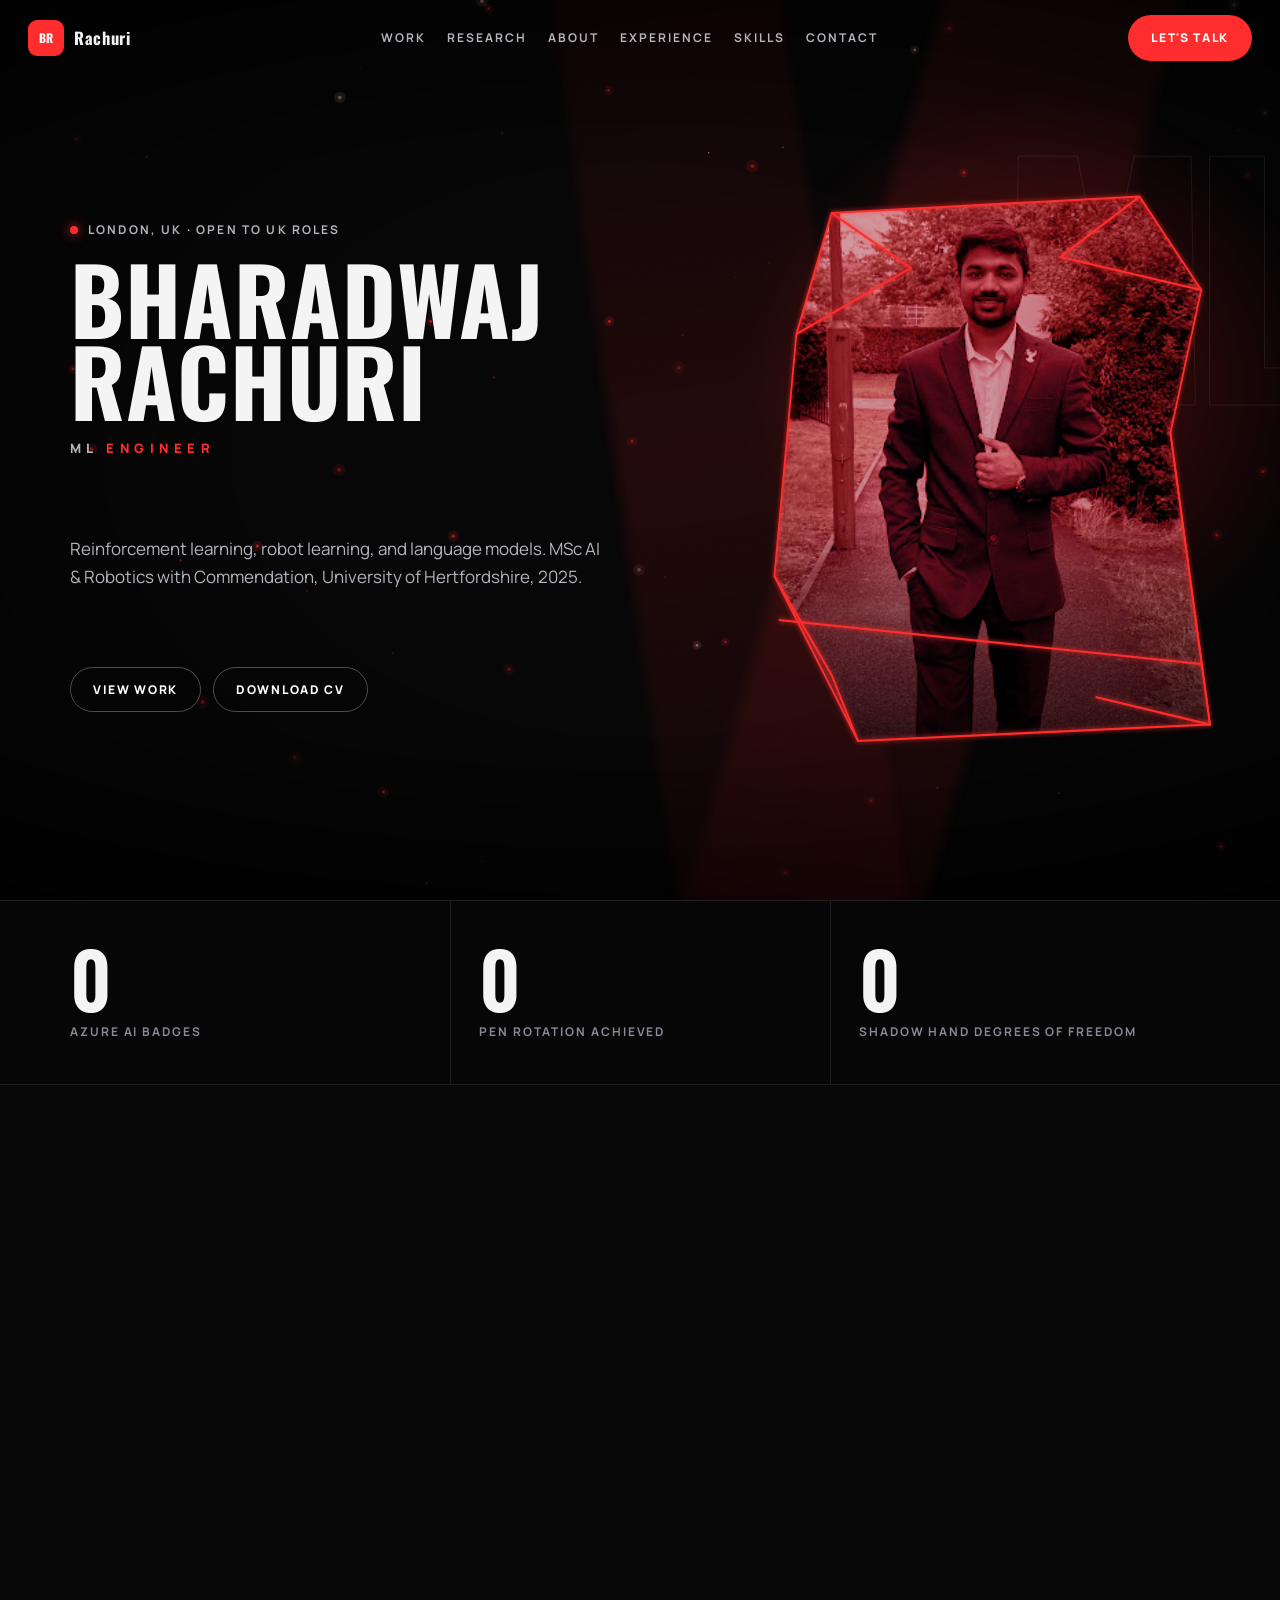
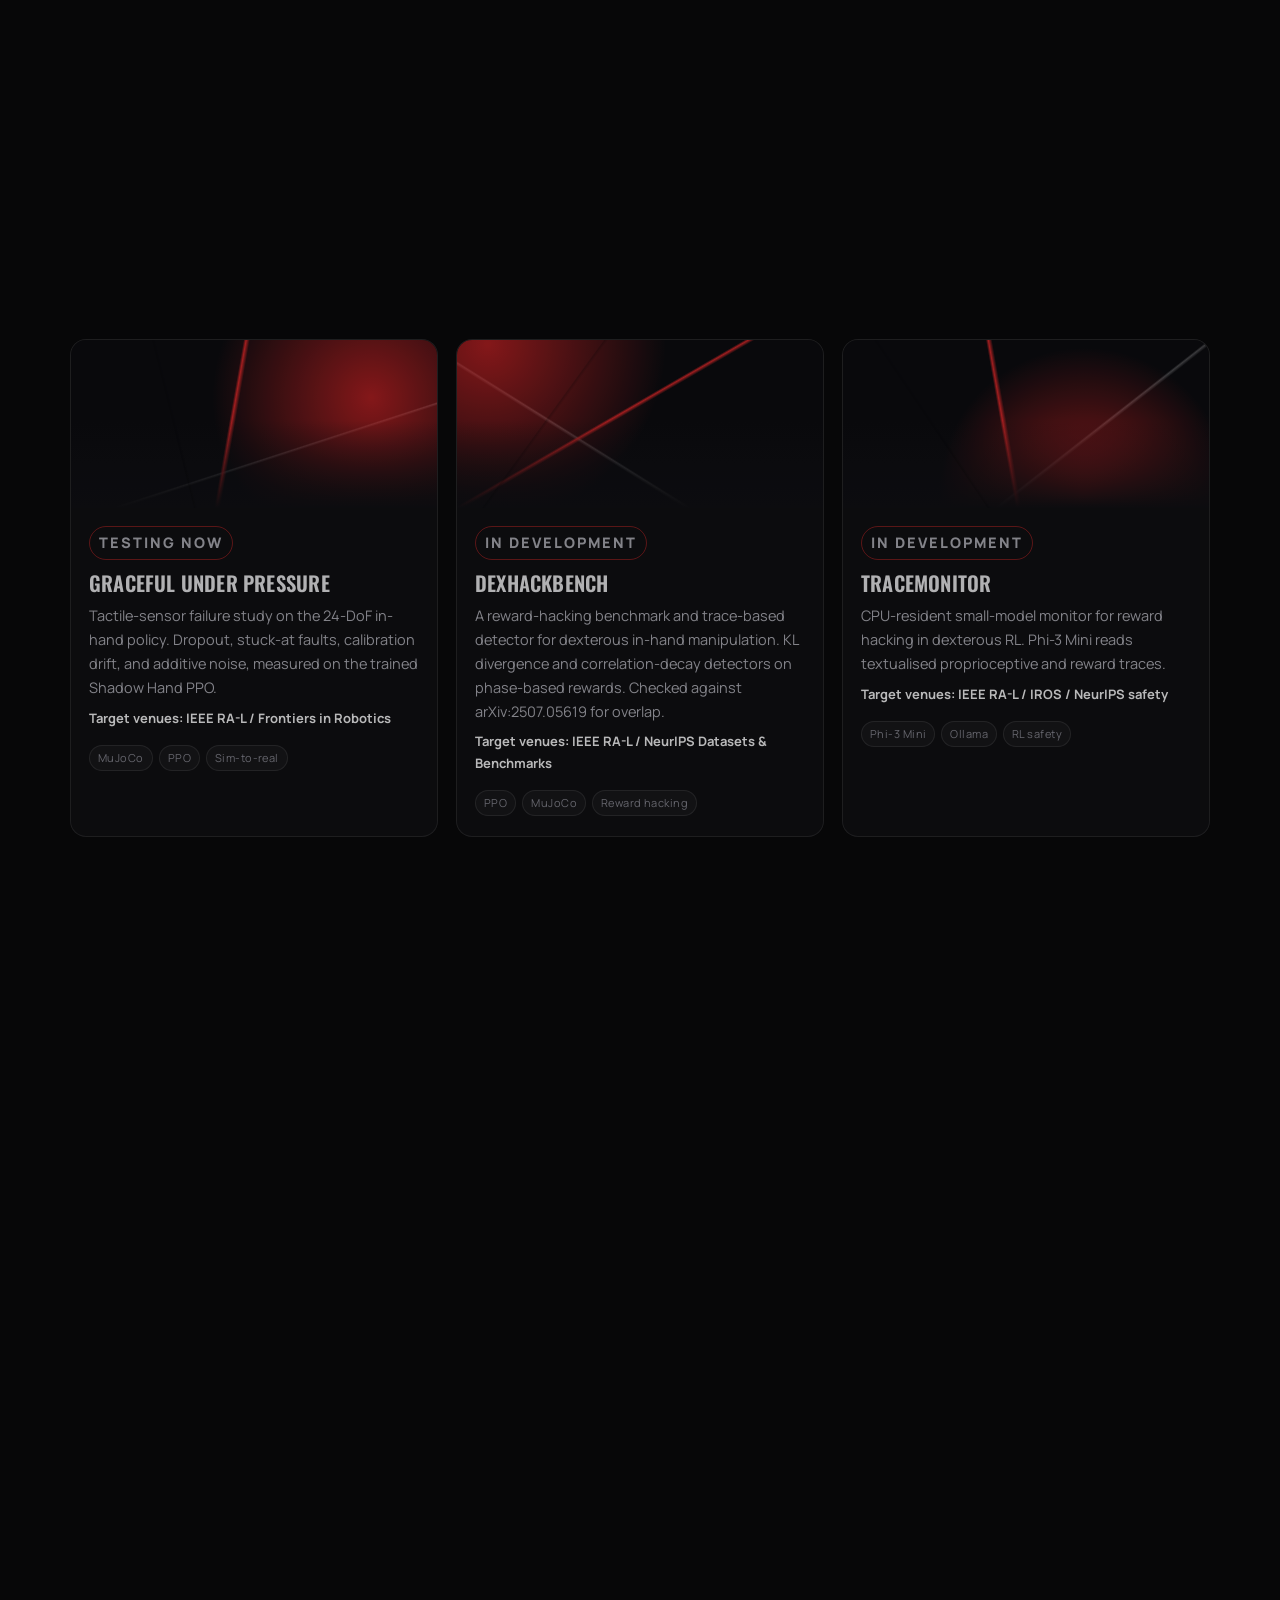
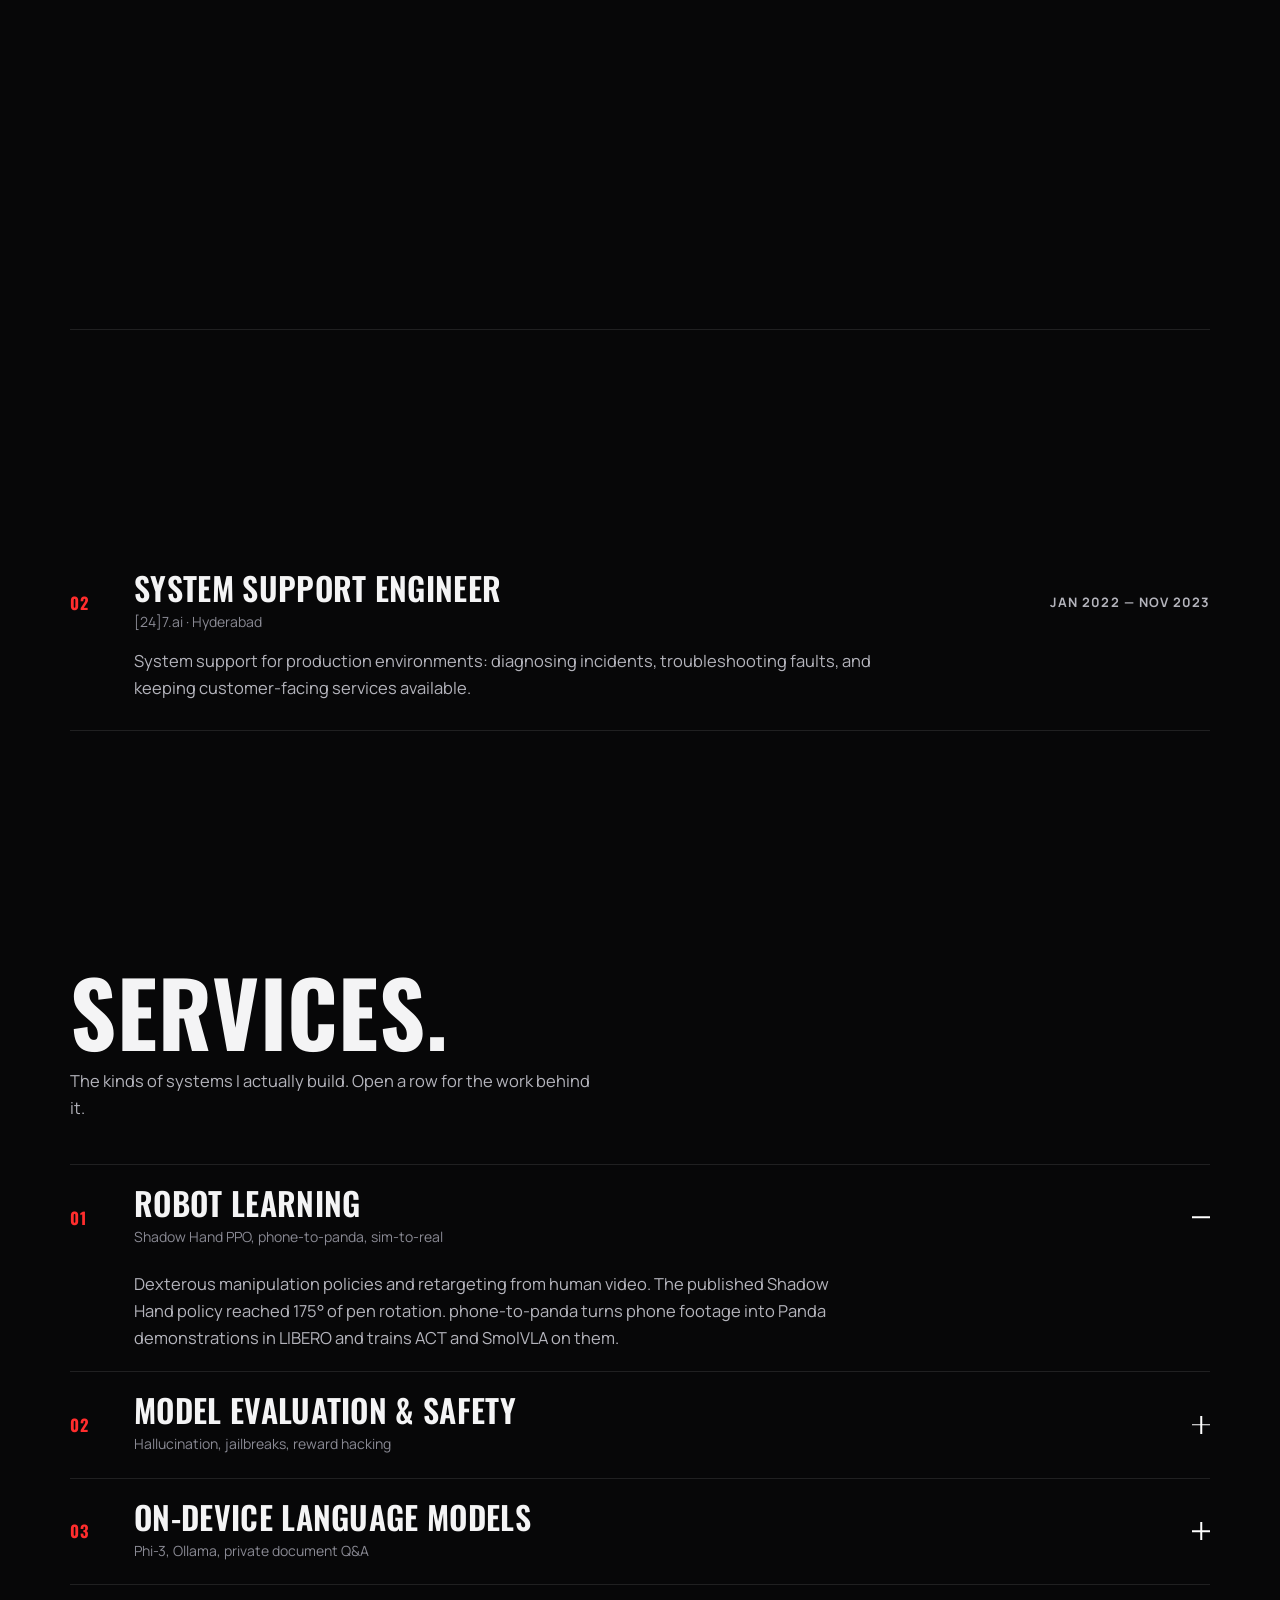
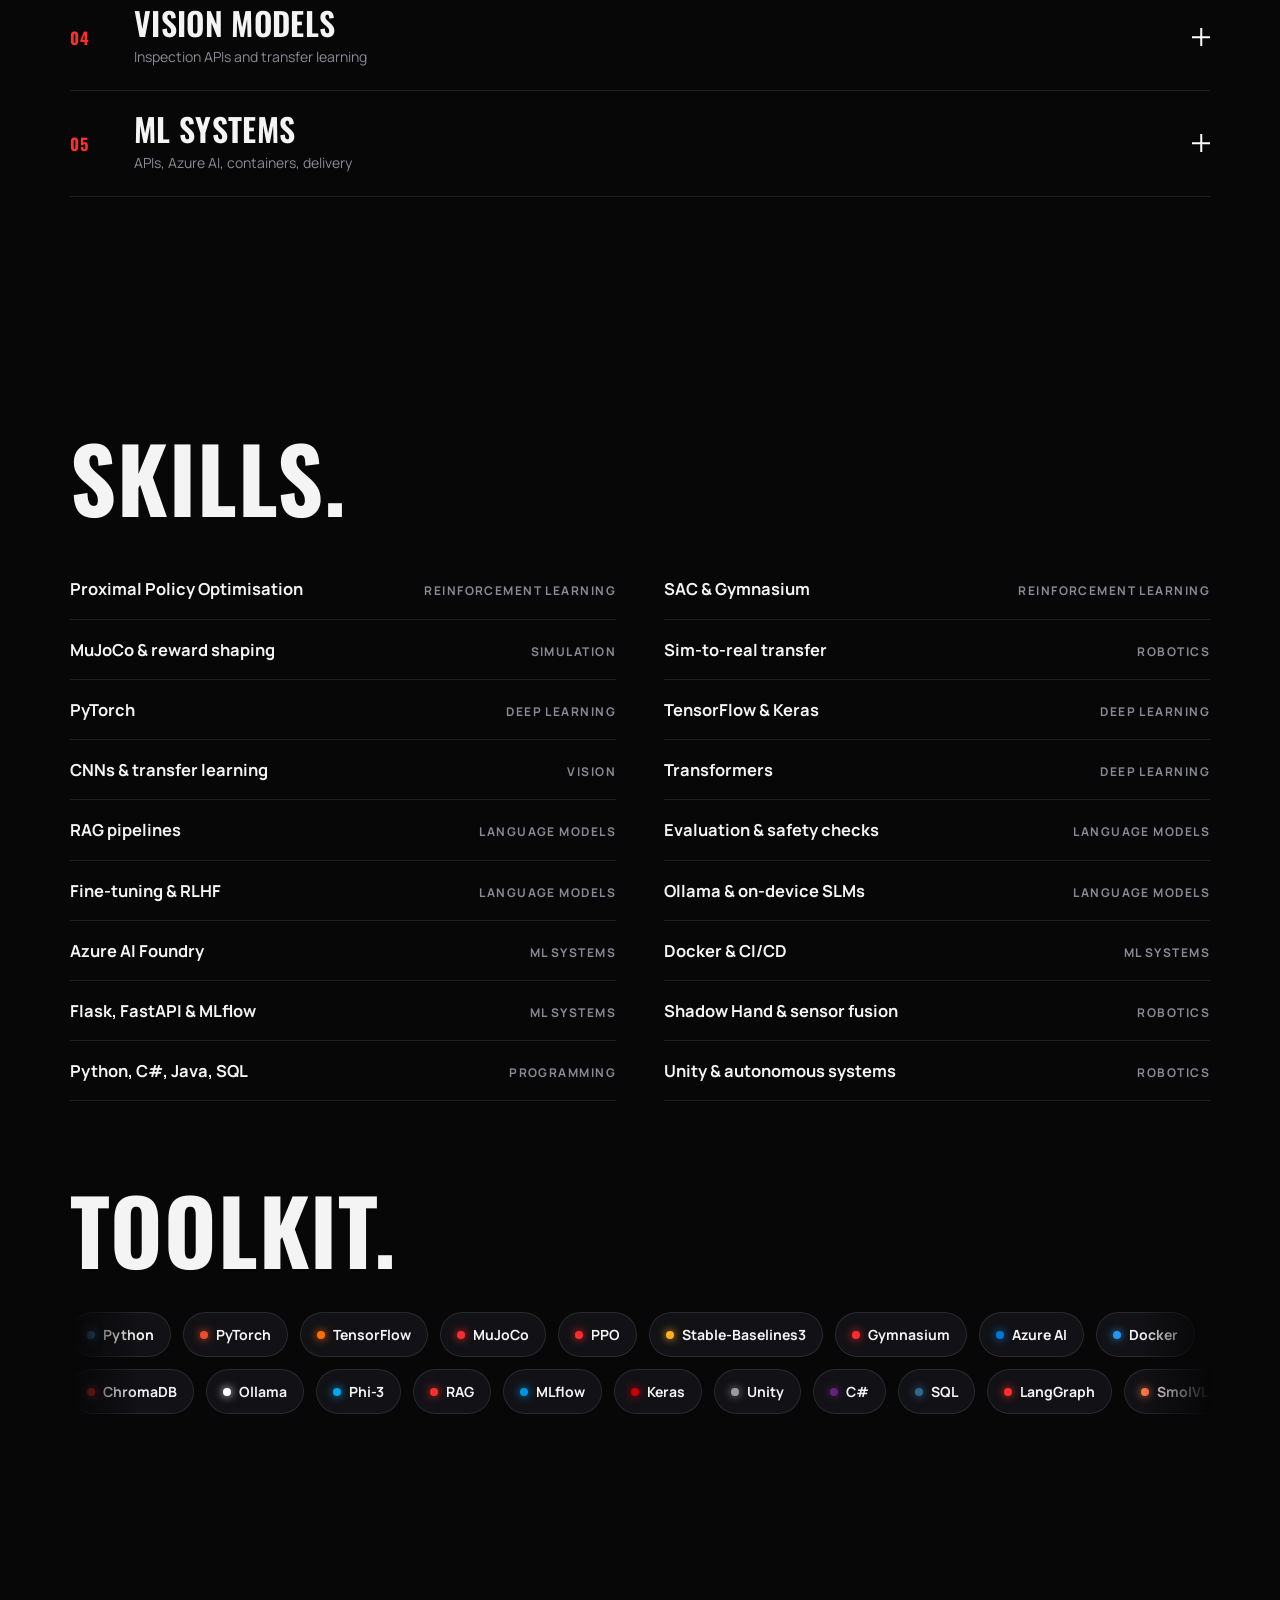
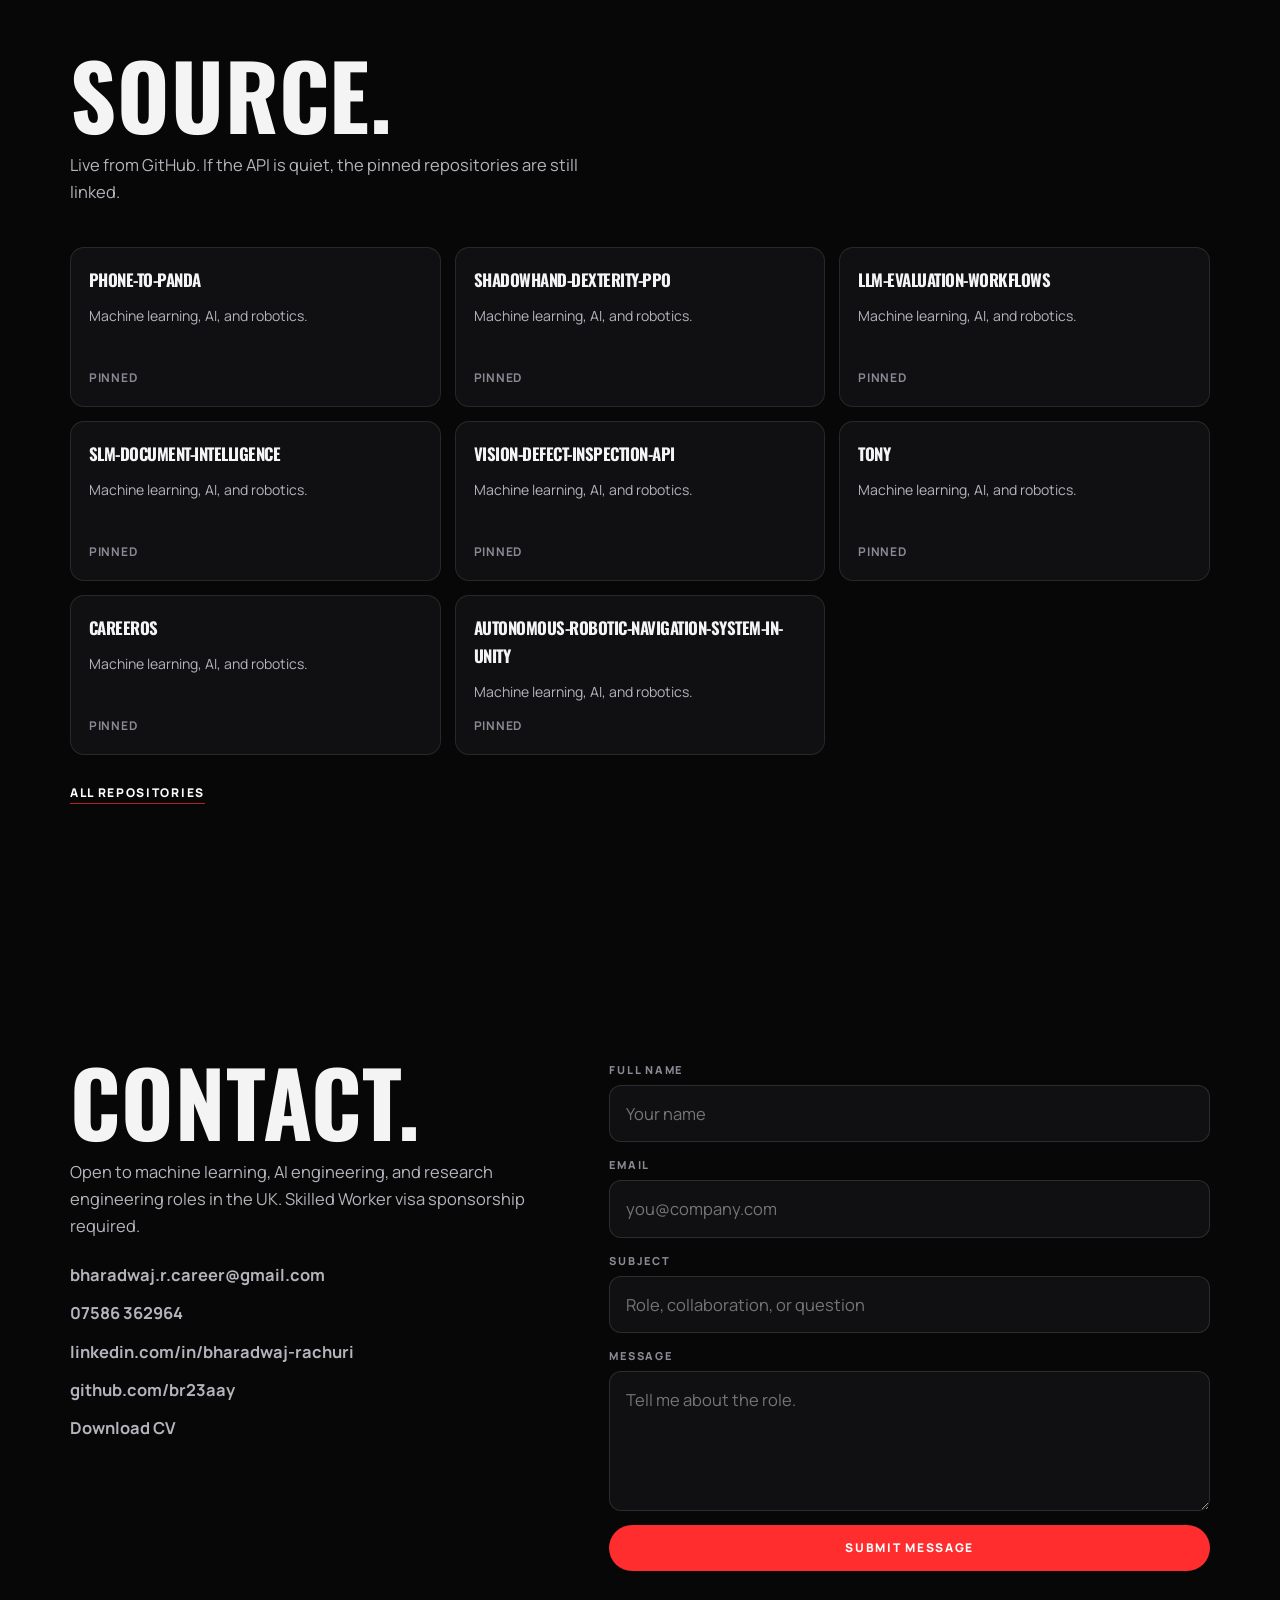
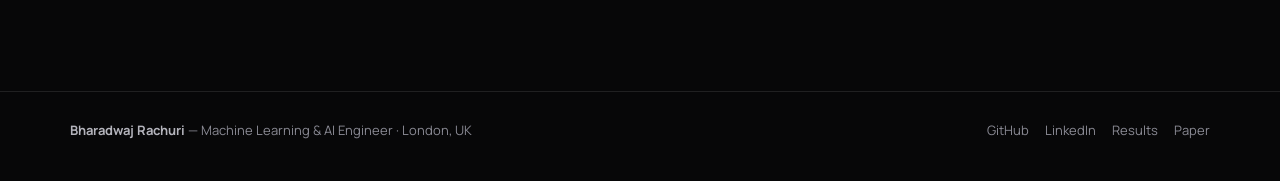
==== commit f72c7b5a: "Redesign the portfolio in the crimson reference style. Replace the cyan HUD page with a static loade" ====
--- a/index.html
+++ b/index.html
@@ -3,1161 +3,642 @@
 <head>
 <meta charset="UTF-8">
 <meta name="viewport" content="width=device-width, initial-scale=1.0">
-<title>Bharadwaj Rachuri — ML & AI Engineer | Published Researcher</title>
-<meta name="description" content="Machine Learning & AI Engineer. MSc AI & Robotics (Commendation). IJRES published research. 49 Azure AI badges. Available across UK.">
-<meta property="og:title" content="Bharadwaj Rachuri — ML & AI Engineer | Robotics Researcher">
-<meta property="og:description" content="Published RL researcher · MSc Commendation · 49 Azure AI badges · Graduate Visa · Available immediately UK">
-<meta property="og:image" content="https://raw.githubusercontent.com/br23aay/br23aay.github.io/main/Photo.jpg">
+<title>Bharadwaj Rachuri — ML &amp; AI Engineer | London</title>
+<meta name="description" content="Bharadwaj Rachuri is a Machine Learning &amp; AI Engineer in London. MSc AI &amp; Robotics (Commendation), University of Hertfordshire, 2025. IJRES published research and 49 Azure AI badges. Open to UK roles.">
+<meta property="og:title" content="Bharadwaj Rachuri — ML &amp; AI Engineer">
+<meta property="og:description" content="Machine Learning &amp; AI Engineer in London. MSc AI &amp; Robotics (Commendation), IJRES published research, 49 Azure AI badges. Open to UK roles.">
+<meta property="og:image" content="https://br23aay.github.io/Photo.jpg">
+<meta property="og:image:alt" content="Bharadwaj Rachuri">
 <meta property="og:url" content="https://br23aay.github.io">
+<meta property="og:type" content="website">
 <meta name="twitter:card" content="summary_large_image">
+<meta name="twitter:title" content="Bharadwaj Rachuri — ML &amp; AI Engineer">
+<meta name="twitter:description" content="Machine Learning &amp; AI Engineer in London. MSc AI &amp; Robotics (Commendation), IJRES published research, 49 Azure AI badges.">
+<meta name="twitter:image" content="https://br23aay.github.io/Photo.jpg">
+<meta name="theme-color" content="#070708">
 <link rel="canonical" href="https://br23aay.github.io">
 
-<!-- Analytics -->
 <script async src="https://www.googletagmanager.com/gtag/js?id=G-F2FKEY97EV"></script>
-<script>window.dataLayer=window.dataLayer||[];function gtag(){dataLayer.push(arguments);}gtag('js',new Date());gtag('config','G-F2FKEY97EV');</script>
-
-<!-- Three.js r128 -->
-<script src="https://cdnjs.cloudflare.com/ajax/libs/three.js/r128/three.min.js"></script>
-
-<!-- Fonts: Rajdhani (display/industrial) + Share Tech Mono (terminal) + DM Sans (body) -->
+<script>
+window.dataLayer = window.dataLayer || [];
+function gtag(){dataLayer.push(arguments);}
+gtag('js', new Date());
+gtag('config', 'G-F2FKEY97EV');
+</script>
+
 <link rel="preconnect" href="https://fonts.googleapis.com">
-<link href="https://fonts.googleapis.com/css2?family=Rajdhani:wght@300;400;500;600;700&family=Share+Tech+Mono&family=DM+Sans:wght@300;400;500&display=swap" rel="stylesheet">
-
-<style>
-/* ═══════════════════════════════
-   DESIGN TOKENS
-═══════════════════════════════ */
-:root{
-  --void:   #020509;
-  --iron:   #0E1A2E;
-  --steel:  #142035;
-  --plasma: #00C8FF;
-  --synapse:#6E3AFA;
-  --signal: #FF3D71;
-  --bone:   #E8EEF4;
-  --muted:  #6A7D96;
-  --dim:    #2D3F55;
-  --d: 'Rajdhani',sans-serif;
-  --m: 'Share Tech Mono',monospace;
-  --b: 'DM Sans',sans-serif;
+<link rel="preconnect" href="https://fonts.gstatic.com" crossorigin>
+<link rel="icon" href="data:image/svg+xml,%3Csvg xmlns='http://www.w3.org/2000/svg' viewBox='0 0 32 32'%3E%3Crect width='32' height='32' rx='7' fill='%23ff2d2d'/%3E%3Ctext x='16' y='21.5' text-anchor='middle' font-family='Arial,sans-serif' font-size='12' font-weight='700' fill='white'%3EBR%3C/text%3E%3C/svg%3E">
+<link href="https://fonts.googleapis.com/css2?family=Manrope:wght@400;500;600;700;800&family=Oswald:wght@500;600;700&display=swap" rel="stylesheet">
+<link rel="stylesheet" href="css/site.css">
+<script>
+document.documentElement.classList.add("loading");
+if (window.matchMedia("(prefers-reduced-motion: reduce)").matches) {
+  document.documentElement.classList.add("reduce");
+  document.documentElement.classList.remove("loading");
 }
-
-/* ═══════════════════════════════
-   RESET
-═══════════════════════════════ */
-*,*::before,*::after{box-sizing:border-box;margin:0;padding:0}
-html{scroll-behavior:smooth;overflow-x:hidden}
-body{
-  background:var(--void);
-  color:var(--bone);
-  font-family:var(--b);
-  font-size:15px;
-  line-height:1.65;
-  overflow-x:hidden;
-  cursor:none;
-}
-a{color:inherit;text-decoration:none}
-button{cursor:none;font-family:inherit}
-::selection{background:rgba(0,200,255,.25);color:var(--bone)}
-
-/* ═══════════════════════════════
-   SIMPLE DOT CURSOR
-═══════════════════════════════ */
-#c-dot{position:fixed;width:8px;height:8px;background:var(--plasma);border-radius:50%;pointer-events:none;z-index:9999;transform:translate(-50%,-50%);transition:width .15s,height .15s,background .15s;mix-blend-mode:screen}
-#c-ring{position:fixed;width:32px;height:32px;border:1px solid rgba(0,200,255,.35);border-radius:50%;pointer-events:none;z-index:9998;transform:translate(-50%,-50%);transition:width .25s ease-out,height .25s ease-out,border-color .25s}
-body:has(a:hover) #c-ring,body:has(button:hover) #c-ring{width:48px;height:48px;border-color:var(--plasma)}
-
-/* ═══════════════════════════════
-   SCROLL PROGRESS
-═══════════════════════════════ */
-#sp{position:fixed;top:0;left:0;height:1.5px;background:linear-gradient(90deg,var(--plasma),var(--synapse),var(--signal));z-index:9997;width:0}
-
-/* ═══════════════════════════════
-   NAV
-═══════════════════════════════ */
-#nav{
-  position:fixed;top:0;left:0;right:0;height:60px;z-index:500;
-  display:flex;align-items:center;justify-content:space-between;
-  padding:0 2.5rem;
-  background:rgba(2,5,9,.6);
-  backdrop-filter:blur(32px) saturate(180%);
-  border-bottom:1px solid rgba(0,200,255,.06);
-}
-.n-logo{font-family:var(--d);font-size:18px;font-weight:700;letter-spacing:2px;color:var(--plasma)}
-.n-logo em{color:var(--synapse);font-style:normal}
-.n-links{display:flex;gap:2rem}
-.n-links a{font-family:var(--m);font-size:11px;color:var(--muted);letter-spacing:1.5px;text-transform:uppercase;transition:color .2s}
-.n-links a:hover{color:var(--plasma)}
-.n-btn{font-family:var(--m);font-size:10px;padding:7px 20px;border:1px solid rgba(0,200,255,.3);border-radius:2px;color:var(--plasma);letter-spacing:1px;background:transparent;transition:all .2s}
-.n-btn:hover{background:rgba(0,200,255,.08);border-color:var(--plasma)}
-.ham{display:none;flex-direction:column;gap:5px;background:none;border:none;padding:4px}
-.ham span{display:block;width:20px;height:1.5px;background:var(--bone);transition:all .3s}
-.ham.open span:nth-child(1){transform:translateY(6.5px) rotate(45deg)}
-.ham.open span:nth-child(2){opacity:0}
-.ham.open span:nth-child(3){transform:translateY(-6.5px) rotate(-45deg)}
-.mob-nav{display:none;position:fixed;inset:60px 0 0;background:rgba(2,5,9,.97);backdrop-filter:blur(24px);z-index:490;flex-direction:column;align-items:center;justify-content:center;gap:2rem}
-.mob-nav.open{display:flex}
-.mob-nav a{font-family:var(--d);font-size:26px;font-weight:700;color:var(--muted);transition:color .2s}
-.mob-nav a:hover{color:var(--plasma)}
-
-/* ═══════════════════════════════
-   HERO — FULL SCREEN THREE.JS
-═══════════════════════════════ */
-#hero{
-  position:relative;
-  height:100vh;
-  overflow:hidden;
-  display:flex;
-  align-items:flex-end;
-}
-#c{position:absolute;inset:0;z-index:0}
-
-/* Scan-line overlay — gives it a sensor/HUD feel */
-#hero::before{
-  content:'';
-  position:absolute;inset:0;z-index:1;pointer-events:none;
-  background:repeating-linear-gradient(0deg,transparent,transparent 2px,rgba(0,200,255,.012) 2px,rgba(0,200,255,.012) 4px);
-}
-
-/* Vignette */
-#hero::after{
-  content:'';
-  position:absolute;inset:0;z-index:1;pointer-events:none;
-  background:radial-gradient(ellipse 80% 80% at 50% 50%,transparent 40%,rgba(2,5,9,.7) 100%);
-}
-
-.hero-hud{
-  position:relative;z-index:3;
-  padding:0 3rem 4rem;
-  max-width:900px;
-  pointer-events:none;
-}
-.hud-status{
-  font-family:var(--m);font-size:11px;color:var(--plasma);
-  letter-spacing:1.5px;margin-bottom:1rem;
-  display:flex;align-items:center;gap:10px;
-}
-.hud-status::before{content:'';display:inline-block;width:6px;height:6px;border-radius:50%;background:var(--plasma);animation:blink 2s ease infinite}
-@keyframes blink{0%,100%{opacity:1}50%{opacity:.2}}
-.hero-name{
-  font-family:var(--d);
-  font-weight:700;
-  font-size:clamp(3.5rem,8vw,7.5rem);
-  line-height:.92;
-  letter-spacing:-0.03em;
-  margin-bottom:.75rem;
-  display:block;
-}
-.hero-name .l1{color:var(--bone)}
-.hero-name .l2{
-  background:linear-gradient(125deg,var(--plasma) 0%,var(--synapse) 60%,var(--signal) 100%);
-  -webkit-background-clip:text;-webkit-text-fill-color:transparent;background-clip:text;
-}
-.hero-sub{
-  font-family:var(--m);font-size:13px;color:var(--muted);
-  letter-spacing:.5px;margin-bottom:2rem;
-  max-width:540px;line-height:1.7;
-}
-.hero-sub strong{color:var(--bone)}
-.hero-btns{display:flex;gap:10px;flex-wrap:wrap;pointer-events:all}
-.btn-p{font-family:var(--m);font-size:11px;padding:11px 28px;background:var(--plasma);color:var(--void);border:none;border-radius:2px;letter-spacing:1px;font-weight:600;transition:all .2s}
-.btn-p:hover{background:#33D4FF;transform:translateY(-2px);box-shadow:0 8px 30px rgba(0,200,255,.35)}
-.btn-s{font-family:var(--m);font-size:11px;padding:10px 22px;border:1px solid rgba(0,200,255,.25);color:var(--muted);border-radius:2px;letter-spacing:1px;background:transparent;transition:all .2s}
-.btn-s:hover{border-color:var(--plasma);color:var(--plasma);transform:translateY(-2px)}
-.btn-g{font-family:var(--m);font-size:11px;padding:10px 20px;border:1px solid rgba(110,58,250,.4);color:var(--synapse);border-radius:2px;background:rgba(110,58,250,.06);transition:all .2s;letter-spacing:1px}
-.btn-g:hover{background:rgba(110,58,250,.12);transform:translateY(-2px)}
-
-/* HUD overlay stats — top right */
-.hero-stats-hud{
-  position:absolute;top:80px;right:3rem;z-index:3;
-  font-family:var(--m);font-size:11px;
-  display:flex;flex-direction:column;gap:14px;
-  pointer-events:none;
-  background:rgba(2,5,9,.45);
-  backdrop-filter:blur(12px);
-  border:1px solid rgba(0,200,255,.08);
-  border-radius:4px;
-  padding:1rem 1.25rem;
-}
-.hstat{text-align:right}
-.hstat-val{font-family:var(--d);font-size:1.8rem;font-weight:700;line-height:1;color:var(--plasma)}
-.hstat-val.v{color:var(--synapse)}
-.hstat-val.r{color:var(--signal)}
-.hstat-label{font-size:9px;color:var(--dim);letter-spacing:1px;text-transform:uppercase}
-
-/* Tooltip on hand hover */
-#hand-tooltip{
-  position:fixed;z-index:4;
-  background:rgba(14,26,46,.95);
-  border:1px solid rgba(0,200,255,.3);
-  border-radius:4px;padding:8px 12px;
-  font-family:var(--m);font-size:11px;color:var(--bone);
-  pointer-events:none;display:none;
-  box-shadow:0 8px 24px rgba(0,0,0,.5);
-}
-
-/* Scroll indicator */
-.scroll-ind{
-  position:absolute;bottom:2rem;left:50%;transform:translateX(-50%);
-  z-index:3;font-family:var(--m);font-size:10px;color:var(--dim);
-  display:flex;flex-direction:column;align-items:center;gap:8px;
-  letter-spacing:1.5px;pointer-events:none;
-}
-.scroll-line{width:1px;height:48px;background:linear-gradient(to bottom,var(--plasma),transparent);animation:scrollPulse 2.5s ease infinite}
-@keyframes scrollPulse{0%,100%{opacity:.2;transform:scaleY(.6)}60%{opacity:1;transform:scaleY(1)}}
-
-/* ═══════════════════════════════
-   SECTION BASE
-═══════════════════════════════ */
-.s{max-width:1280px;margin:0 auto;padding:7rem 2.5rem}
-.s-ey{font-family:var(--m);font-size:10px;color:var(--plasma);letter-spacing:2px;text-transform:uppercase;margin-bottom:.6rem}
-.s-h{font-family:var(--d);font-size:clamp(2.2rem,5vw,3.8rem);font-weight:700;letter-spacing:-.025em;line-height:1;color:var(--bone);margin-bottom:.75rem}
-.s-sub{font-size:15px;color:var(--muted);max-width:520px;line-height:1.75;margin-bottom:3.5rem}
-.reveal{opacity:0;transform:translateY(28px);transition:opacity .75s ease,transform .75s ease}
-.reveal.vis{opacity:1;transform:translateY(0)}
-
-/* ═══════════════════════════════
-   RESEARCH — FULL-WIDTH CARD
-═══════════════════════════════ */
-.res-card{
-  background:var(--iron);
-  border:1px solid rgba(0,200,255,.08);
-  border-radius:4px;padding:3.5rem;
-  position:relative;overflow:hidden;
-  transition:border-color .3s,box-shadow .3s;
-}
-.res-card::before{content:'';position:absolute;top:0;left:0;right:0;height:2px;background:linear-gradient(90deg,var(--plasma),var(--synapse),var(--signal))}
-.res-card:hover{border-color:rgba(0,200,255,.2);box-shadow:0 24px 80px rgba(0,200,255,.06)}
-.res-meta{font-family:var(--m);font-size:10px;color:var(--plasma);letter-spacing:1.5px;margin-bottom:.75rem}
-.res-title{font-family:var(--d);font-size:clamp(1.6rem,4vw,2.6rem);font-weight:700;color:var(--bone);letter-spacing:-.025em;line-height:1.1;margin-bottom:1rem}
-.res-desc{color:var(--muted);line-height:1.8;max-width:780px;margin-bottom:2.5rem}
-.res-metrics{display:grid;grid-template-columns:repeat(auto-fit,minmax(120px,1fr));gap:2rem;margin-bottom:2.5rem;padding:2rem 0;border-top:1px solid rgba(255,255,255,.05);border-bottom:1px solid rgba(255,255,255,.05)}
-.m-val{font-family:var(--d);font-size:2.4rem;font-weight:700;color:var(--plasma);line-height:1;margin-bottom:4px}
-.m-label{font-family:var(--m);font-size:9px;color:var(--dim);letter-spacing:.8px;text-transform:uppercase}
-.res-links{display:flex;gap:10px;flex-wrap:wrap}
-
-/* ═══════════════════════════════
-   PROJECTS — LAB ENTRIES
-═══════════════════════════════ */
-.lab-section-label{
-  font-family:var(--m);font-size:9px;color:var(--dim);letter-spacing:2px;text-transform:uppercase;
-  margin:3rem 0 1rem;display:flex;align-items:center;gap:12px;
-}
-.lab-section-label::after{content:'';flex:1;height:1px;background:var(--dim);opacity:.25}
-
-/* Desktop: horizontal scroll strip */
-.lab-strip-wrap{overflow:hidden;margin-bottom:.5rem}
-.lab-strip{
-  display:flex;gap:1px;background:rgba(0,200,255,.04);
-  border:1px solid rgba(0,200,255,.06);border-radius:4px;overflow:hidden;
-}
-/* Stacked grids for multiple rows */
-.lab-grid{
-  display:grid;
-  grid-template-columns:repeat(auto-fit,minmax(340px,1fr));
-  gap:20px;
-  background:transparent;
-  border:none;
-  border-radius:0;
-  overflow:visible;
-  margin-bottom:1.5rem;
-  perspective:1000px;
-}
-
-/* Individual project entry */
-.lab-entry{
-  background:rgba(255,255,255,0.04);
-  border:1px solid rgba(255,255,255,0.08);
-  border-radius:20px;
-  padding:1.75rem 2rem;
-  position:relative;
-  cursor:pointer;
-  transition:transform .15s ease, box-shadow .25s ease, border-color .25s ease, background .2s;
-  will-change:transform;
-  backdrop-filter:blur(8px);
-  flex:1;min-width:320px;
-}
-.lab-entry:hover{
-  box-shadow:0 20px 40px rgba(110,58,250,0.25);
-  border-color:rgba(0,200,255,0.35);
-  background:rgba(255,255,255,0.06);
-}
-.lab-entry.featured{
-  background:rgba(0,200,255,0.05);
-  border-color:rgba(0,200,255,0.18);
-}
-.lab-entry.featured:hover{
-  box-shadow:0 20px 50px rgba(0,200,255,0.25);
-  border-color:rgba(0,200,255,0.5);
-}
-.lab-entry.upcoming{opacity:.55;cursor:default}
-.lab-entry.upcoming:hover{
-  box-shadow:none;
-  border-color:rgba(255,255,255,0.08);
-  transform:none !important;
-}
-
-.le-top{display:flex;justify-content:space-between;align-items:flex-start;margin-bottom:.75rem}
-.le-icon{font-size:1.3rem}
-.le-badge{font-family:var(--m);font-size:9px;padding:3px 9px;border-radius:2px;letter-spacing:.8px}
-.b-pub{background:rgba(0,200,255,.1);color:var(--plasma);border:1px solid rgba(0,200,255,.2)}
-.b-live{background:rgba(0,255,150,.07);color:#00F59A;border:1px solid rgba(0,255,150,.18)}
-.b-ind{background:rgba(110,58,250,.1);color:var(--synapse);border:1px solid rgba(110,58,250,.22)}
-.b-tool{background:rgba(0,200,255,.05);color:var(--plasma);border:1px solid rgba(0,200,255,.12)}
-.b-test{background:rgba(0,255,150,.05);color:#00D68A;border:1px solid rgba(0,255,150,.15)}
-.b-wip{background:rgba(255,61,113,.06);color:var(--signal);border:1px solid rgba(255,61,113,.15)}
-
-.le-title{font-family:var(--d);font-size:15px;font-weight:600;color:var(--bone);margin-bottom:.45rem;line-height:1.3}
-.le-desc{font-size:13px;color:var(--muted);line-height:1.6;margin-bottom:.65rem}
-.le-res{font-family:var(--m);font-size:11px;color:var(--plasma);margin-bottom:.65rem;line-height:1.5}
-.le-tags{display:flex;flex-wrap:wrap;gap:5px}
-.le-tag{font-family:var(--m);font-size:9px;padding:2px 7px;border-radius:2px;background:rgba(255,255,255,.03);border:1px solid rgba(255,255,255,.07);color:var(--dim);letter-spacing:.3px}
-.le-hint{font-family:var(--m);font-size:9px;color:var(--dim);margin-top:.6rem;opacity:0;transition:opacity .2s}
-.lab-entry:hover .le-hint{opacity:1}
-
-/* ═══════════════════════════════
-   SKILLS
-═══════════════════════════════ */
-.sk-grid{display:grid;grid-template-columns:repeat(auto-fit,minmax(240px,1fr));gap:1px;background:rgba(255,255,255,.04);border:1px solid rgba(255,255,255,.06);border-radius:4px;overflow:hidden;margin-bottom:3rem}
-.sk-cell{background:var(--iron);padding:1.5rem;transition:background .2s}
-.sk-cell:hover{background:var(--steel)}
-.sk-cat{font-family:var(--m);font-size:9px;color:var(--plasma);letter-spacing:1.5px;text-transform:uppercase;margin-bottom:.75rem}
-.sk-pills{display:flex;flex-wrap:wrap;gap:5px}
-.sk-pill{font-family:var(--m);font-size:10px;padding:3px 9px;border-radius:2px;background:rgba(255,255,255,.03);border:1px solid rgba(255,255,255,.06);color:var(--muted);transition:all .2s}
-.sk-cell:hover .sk-pill{border-color:rgba(0,200,255,.1);color:var(--bone)}
-.az-block{background:var(--iron);border:1px solid rgba(0,200,255,.08);border-radius:4px;padding:2.5rem;display:flex;gap:2.5rem;align-items:center;flex-wrap:wrap}
-.az-num{font-family:var(--d);font-size:5.5rem;font-weight:700;color:var(--plasma);line-height:1;flex-shrink:0}
-.az-body h4{font-family:var(--d);font-size:20px;font-weight:700;color:var(--bone);margin-bottom:4px}
-.az-body p{font-family:var(--m);font-size:11px;color:var(--muted);line-height:1.6}
-.az-pills{display:flex;flex-wrap:wrap;gap:5px;margin-top:.75rem}
-.az-pill{font-family:var(--m);font-size:9px;padding:2px 9px;border-radius:20px;background:rgba(0,200,255,.07);border:1px solid rgba(0,200,255,.14);color:var(--plasma)}
-
-/* ═══════════════════════════════
-   TIMELINE
-═══════════════════════════════ */
-.timeline{padding-left:2.5rem;position:relative}
-.timeline::before{content:'';position:absolute;left:0;top:12px;bottom:12px;width:1px;background:linear-gradient(to bottom,var(--plasma),var(--synapse),rgba(110,58,250,.1))}
-.tl-item{position:relative;margin-bottom:3.5rem}
-.tl-dot{position:absolute;left:-2.5rem;top:10px;width:9px;height:9px;border-radius:50%;background:var(--plasma);border:2px solid var(--void);box-shadow:0 0 12px var(--plasma)}
-.tl-dot.v{background:var(--synapse);box-shadow:0 0 12px var(--synapse)}
-.tl-dot.d{background:var(--dim);box-shadow:none}
-.tl-dates{font-family:var(--m);font-size:10px;color:var(--dim);margin-bottom:.45rem;letter-spacing:.5px}
-.tl-now{color:#00F59A}
-.tl-role{font-family:var(--d);font-size:20px;font-weight:700;color:var(--bone);margin-bottom:2px}
-.tl-co{font-family:var(--m);font-size:11px;color:var(--plasma);margin-bottom:.75rem}
-.tl-desc{font-size:14px;color:var(--muted);line-height:1.75;margin-bottom:.75rem}
-.tl-tags{display:flex;flex-wrap:wrap;gap:5px}
-.tl-tag{font-family:var(--m);font-size:9px;padding:2px 8px;border-radius:2px;background:rgba(255,255,255,.03);border:1px solid rgba(255,255,255,.06);color:var(--dim)}
-
-/* ═══════════════════════════════
-   ABOUT GRID
-═══════════════════════════════ */
-.ab-grid{display:grid;grid-template-columns:1fr 1.4fr;gap:5rem;align-items:center}
-.ab-photo-wrap{position:relative}
-.ab-photo-frame{border-radius:3px;overflow:hidden;position:relative;transition:transform .5s ease}
-.ab-photo-frame:hover{transform:perspective(800px) rotateY(-6deg) rotateX(3deg) scale(1.02)}
-.ab-photo-frame img{width:100%;display:block;filter:saturate(.85) contrast(1.08)}
-.ab-photo-frame::after{content:'';position:absolute;inset:0;background:linear-gradient(135deg,rgba(0,200,255,.15) 0%,transparent 55%);pointer-events:none}
-.ab-badge{position:absolute;font-family:var(--m);font-size:10px;background:rgba(14,26,46,.95);border:1px solid rgba(0,200,255,.25);border-radius:3px;padding:8px 12px;backdrop-filter:blur(12px)}
-.ab-badge.tl{top:-1rem;right:-1.5rem}
-.ab-badge.br{bottom:-1rem;left:-1.5rem}
-.ab-bval{font-family:var(--d);font-size:22px;font-weight:700;color:var(--plasma)}
-.ab-blabel{font-size:9px;color:var(--dim);letter-spacing:.5px}
-.ab-text p{color:var(--muted);margin-bottom:1.1rem;line-height:1.8}
-.ab-text strong{color:var(--bone)}
-.ab-chips{display:flex;flex-wrap:wrap;gap:7px;margin-top:1.5rem}
-.ab-chip{font-family:var(--m);font-size:10px;padding:4px 12px;border:1px solid rgba(255,255,255,.07);border-radius:2px;color:var(--dim);transition:all .2s}
-.ab-chip:hover{border-color:var(--plasma);color:var(--plasma)}
-.status-p{display:inline-flex;align-items:center;gap:8px;font-family:var(--m);font-size:10px;padding:5px 14px;background:rgba(0,245,154,.06);border:1px solid rgba(0,245,154,.2);border-radius:20px;color:#00F59A;margin-bottom:1.25rem}
-.sdot{width:6px;height:6px;border-radius:50%;background:#00F59A;animation:blink 2s ease infinite}
-
-/* ═══════════════════════════════
-   CONTACT
-═══════════════════════════════ */
-.ct-grid{display:grid;grid-template-columns:1fr 1fr;gap:5rem;align-items:start}
-.ct-info h3{font-family:var(--d);font-size:1.8rem;font-weight:700;color:var(--bone);margin-bottom:.75rem;line-height:1.2}
-.ct-info p{color:var(--muted);line-height:1.75;margin-bottom:1.5rem}
-.ct-links{display:flex;flex-direction:column;gap:10px}
-.ct-link{display:flex;align-items:center;gap:12px;font-family:var(--m);font-size:12px;color:var(--muted);transition:color .2s}
-.ct-link:hover{color:var(--plasma)}
-.ct-ico{width:18px;text-align:center;font-size:.9rem}
-.ct-form{display:flex;flex-direction:column;gap:14px}
-.ff{display:flex;flex-direction:column;gap:5px}
-.ff label{font-family:var(--m);font-size:9px;color:var(--dim);letter-spacing:1px;text-transform:uppercase}
-.ff input,.ff textarea{background:var(--iron);border:1px solid rgba(255,255,255,.07);border-radius:2px;padding:11px 14px;color:var(--bone);font-family:var(--b);font-size:14px;outline:none;transition:border-color .2s;width:100%}
-.ff input:focus,.ff textarea:focus{border-color:rgba(0,200,255,.35)}
-.ff textarea{min-height:110px;resize:vertical}
-.f-ok{font-family:var(--m);font-size:11px;color:#00F59A;display:none;padding:10px;border:1px solid rgba(0,245,154,.2);border-radius:2px;background:rgba(0,245,154,.05)}
-.f-er{font-family:var(--m);font-size:11px;color:var(--signal);display:none}
-
-/* ═══════════════════════════════
-   FOOTER
-═══════════════════════════════ */
-footer{border-top:1px solid rgba(255,255,255,.05);padding:2rem 2.5rem;display:flex;align-items:center;justify-content:space-between;flex-wrap:wrap;gap:1rem;max-width:1280px;margin:0 auto}
-.ft-l{font-family:var(--m);font-size:11px;color:var(--dim)}
-.ft-l strong{color:var(--muted)}
-.ft-r{display:flex;gap:1.5rem}
-.ft-lnk{font-family:var(--m);font-size:11px;color:var(--dim);transition:color .2s}
-.ft-lnk:hover{color:var(--plasma)}
-
-/* ═══════════════════════════════
-   MODALS
-═══════════════════════════════ */
-.modal{display:none;position:fixed;inset:0;background:rgba(2,5,9,.93);backdrop-filter:blur(24px);z-index:2000;align-items:center;justify-content:center;padding:1.5rem;pointer-events:none}
-.modal.open{display:flex;pointer-events:auto}
-.modal-box{background:var(--iron);border:1px solid rgba(0,200,255,.15);border-radius:6px;padding:2.5rem 2.5rem 2rem;max-width:480px;width:100%;text-align:center;position:relative;z-index:2001;pointer-events:auto;animation:mIn .3s cubic-bezier(.34,1.56,.64,1) both}
-@keyframes mIn{from{opacity:0;transform:scale(.88) translateY(16px)}to{opacity:1;transform:none}}
-.m-ico{font-size:2.5rem;margin-bottom:.75rem}
-.m-ttl{font-family:var(--d);font-size:22px;font-weight:700;color:var(--bone);margin-bottom:4px}
-.m-sub{font-family:var(--m);font-size:11px;color:var(--muted);margin-bottom:1.5rem}
-.m-btns{display:flex;flex-direction:column;gap:10px;margin-bottom:1.25rem}
-.m-btn{display:flex;align-items:center;gap:14px;background:rgba(255,255,255,.02);border:1px solid rgba(255,255,255,.07);border-radius:5px;padding:1rem 1.25rem;text-align:left;text-decoration:none;color:inherit;transition:all .2s;cursor:pointer}
-.m-btn.mc{border-color:rgba(0,200,255,.18)}
-.m-btn.mc:hover{border-color:var(--plasma);background:rgba(0,200,255,.05);box-shadow:0 0 20px rgba(0,200,255,.08)}
-.m-btn.mv{border-color:rgba(110,58,250,.2)}
-.m-btn.mv:hover{border-color:var(--synapse);background:rgba(110,58,250,.06)}
-.m-btn-ico{font-size:1.25rem;flex-shrink:0}
-.m-btn-lbl{font-family:var(--d);font-size:14px;font-weight:600;color:var(--bone);margin-bottom:2px}
-.m-btn-sub{font-family:var(--m);font-size:10px;color:var(--muted)}
-.m-close{background:transparent;border:1px solid rgba(255,255,255,.08);border-radius:20px;color:var(--muted);font-family:var(--m);font-size:10px;padding:6px 18px;letter-spacing:.5px;width:100%;transition:all .2s}
-.m-close:hover{border-color:rgba(255,255,255,.2);color:var(--bone)}
-
-/* Pub banner */
-.pub-banner{background:rgba(0,200,255,.04);border:1px solid rgba(0,200,255,.1);border-radius:4px;padding:1.5rem 2rem;display:flex;gap:1.25rem;align-items:center;flex-wrap:wrap;margin-top:2.5rem}
-.pub-cite{flex:1;font-size:13px;color:var(--muted);line-height:1.7}
-.pub-cite em{font-style:italic;color:var(--muted)}
-.pub-cite a{color:var(--plasma);transition:color .2s}
-.pub-cite a:hover{color:#33D4FF}
-
-/* ═══════════════════════════════
-   RESPONSIVE
-═══════════════════════════════ */
-@media(max-width:1024px){
-  .ab-grid{grid-template-columns:1fr;gap:3rem}
-  .ab-photo-wrap{max-width:360px;margin:0 auto}
-  .ct-grid{grid-template-columns:1fr;gap:3rem}
-  .hero-stats-hud{display:none}
-}
-@media(max-width:768px){
-  #nav{padding:0 1.25rem}
-  .n-links,.n-btn{display:none}
-  .ham{display:flex}
-  .hero-hud{padding:0 1.25rem 3.5rem}
-  .s{padding:5rem 1.25rem}
-  .lab-strip{flex-direction:column}
-  .lab-entry{min-width:0}
-  body{cursor:auto}
-  #c-dot,#c-ring{display:none}
-}
-@media(prefers-reduced-motion:reduce){*,*::before,*::after{animation-duration:.01ms!important;transition-duration:.01ms!important}}
-</style>
+</script>
 </head>
-<body>
-
-<!-- CURSOR -->
-<div id="c-dot"></div>
-<div id="c-ring"></div>
-<div id="sp"></div>
-<div id="hand-tooltip"></div>
-
-<!-- NAV -->
-<nav id="nav">
-  <div class="n-logo">BR<em>.</em>DEV</div>
-  <div class="n-links">
+<body id="top">
+<a class="skip" href="#work">Skip to work</a>
+<canvas id="particles" aria-hidden="true"></canvas>
+<div class="vignette" aria-hidden="true"></div>
+
+<div id="loader">
+  <p class="sr-only">Loading</p>
+  <p class="load-num" aria-hidden="true"><span id="load-count">0</span><small>%</small></p>
+  <p class="load-phrase" aria-hidden="true">Every model trains<br><em>real systems</em></p>
+  <div class="load-bar" aria-hidden="true"><span id="load-fill"></span></div>
+</div>
+
+<header id="nav">
+  <a class="logo" href="#top" aria-label="Bharadwaj Rachuri, home">
+    <span class="logo-mark">BR</span>
+    <span>Rachuri</span>
+  </a>
+  <nav class="nav-links" aria-label="Primary">
+    <a href="#work">Work</a>
+    <a href="#research">Research</a>
     <a href="#about">About</a>
-    <a href="#research">Research</a>
-    <a href="#projects">Projects</a>
-    <a href="#github-repos">GitHub</a><a href="#skills">Skills</a>
     <a href="#experience">Experience</a>
+    <a href="#skills">Skills</a>
     <a href="#contact">Contact</a>
-  </div>
-  <a href="https://br23aay.github.io/Bharadwaj_Rachuri_CV.pdf" target="_blank" class="n-btn">Download CV</a>
-  <button class="ham" id="ham" onclick="toggleNav()" aria-label="Menu">
+  </nav>
+  <a class="btn btn-red nav-cta" href="#contact">Let's talk</a>
+  <button class="nav-burger" id="burger" type="button" aria-expanded="false" aria-controls="nav-panel" aria-label="Menu">
     <span></span><span></span><span></span>
   </button>
+</header>
+
+<nav class="nav-panel" id="nav-panel" aria-label="Mobile">
+  <a href="#work">Work</a>
+  <a href="#research">Research</a>
+  <a href="#about">About</a>
+  <a href="#experience">Experience</a>
+  <a href="#skills">Skills</a>
+  <a href="#contact">Contact</a>
+  <a class="btn btn-red" href="#contact">Let's talk</a>
 </nav>
 
-<!-- MOBILE NAV -->
-<div class="mob-nav" id="mobnav">
-  <a href="#about" onclick="closeNav()">About</a>
-  <a href="#research" onclick="closeNav()">Research</a>
-  <a href="#projects" onclick="closeNav()">Projects</a>
-  <a href="#github-repos" onclick="closeNav()">GitHub</a><a href="#skills" onclick="closeNav()">Skills</a>
-  <a href="#experience" onclick="closeNav()">Experience</a>
-  <a href="#contact" onclick="closeNav()">Contact</a>
-  <a href="https://br23aay.github.io/Bharadwaj_Rachuri_CV.pdf" target="_blank" onclick="closeNav()" style="color:var(--plasma);font-size:14px;font-family:var(--m)">Download CV</a>
-</div>
-
-<!-- ═══════════════════════════════
-     HERO — THREE.JS ROBOTIC HAND
-═══════════════════════════════ -->
-<section id="hero">
-  <canvas id="c"></canvas>
-
-  <!-- HUD stats top-right -->
-  <div class="hero-stats-hud">
-    <div class="hstat"><div class="hstat-val">175°</div><div class="hstat-label">Pen Rotation</div></div>
-    <div class="hstat"><div class="hstat-val v">3</div><div class="hstat-label">Training Seeds</div></div>
-    <div class="hstat"><div class="hstat-val r">97.2%</div><div class="hstat-label">Target Accuracy</div></div>
-    <div class="hstat"><div class="hstat-val">49</div><div class="hstat-label">Azure AI Badges</div></div>
-  </div>
-
-  <!-- Name / CTA bottom-left -->
-  <div class="hero-hud">
-    <div class="hud-status">SYSTEM ONLINE — ML & AI ENGINEER — AVAILABLE FOR OPPORTUNITIES</div>
-    <span class="hero-name">
-      <span class="l1">Bharadwaj</span>
-      <span class="l2">Rachuri</span>
-    </span>
-    <p class="hero-sub">
-      <strong>Robot learning · Reinforcement learning · VLAs · LLMs.</strong><br>
-      MSc AI & Robotics (Commendation) · IJRES published researcher · 49 Azure AI certifications · UK Graduate Visa.
-    </p>
-    <div class="hero-btns">
-      <a href="#research" class="btn-p">View Research →</a>
-      <a href="results-dashboard.html" class="btn-g">📊 Live Results</a>
-      <a href="https://github.com/br23aay" target="_blank" class="btn-s">GitHub Profile</a>
-      <a href="https://br23aay.github.io/Bharadwaj_Rachuri_CV.pdf" target="_blank" download class="btn-s">Download CV</a>
-    </div>
-  </div>
-
-  <div class="scroll-ind"><span>scroll</span><div class="scroll-line"></div></div>
-</section>
-
-<!-- ═══════════════════════════════
-     ABOUT
-═══════════════════════════════ -->
-<section id="about">
-  <div class="s">
-    <div class="ab-grid">
-      <div class="ab-photo-wrap reveal">
-        <div class="ab-photo-frame">
-          <img src="https://raw.githubusercontent.com/br23aay/br23aay.github.io/main/Photo.jpg" alt="Bharadwaj Rachuri" loading="lazy">
-          <div class="ab-badge tl"><div class="ab-bval">IJRES</div><div class="ab-blabel">Published</div></div>
-          <div class="ab-badge br"><div class="ab-bval">MSc</div><div class="ab-blabel">Commendation</div></div>
+<main>
+  <section id="hero" aria-label="Introduction">
+    <div class="hero-glow" aria-hidden="true"></div>
+    <div class="beam beam-a" aria-hidden="true"></div>
+    <div class="beam beam-b" aria-hidden="true"></div>
+    <p class="watermark" aria-hidden="true">ML</p>
+    <div class="wrap hero-grid">
+      <div class="hero-title">
+        <p class="eyebrow"><span class="dot" aria-hidden="true"></span> London, UK · Open to UK roles</p>
+        <h1>Bharadwaj<br>Rachuri</h1>
+        <p class="role">ML <strong>Engineer</strong></p>
+      </div>
+      <p class="hero-lede">Reinforcement learning, robot learning, and language models. MSc AI &amp; Robotics with Commendation, University of Hertfordshire, 2025.</p>
+      <div class="hero-actions">
+        <a class="btn btn-ghost" href="#work">View work</a>
+        <a class="btn btn-ghost" href="Bharadwaj_Rachuri_CV.pdf" target="_blank" rel="noopener noreferrer">Download CV</a>
+      </div>
+      <div class="hero-visual">
+        <div class="hero-stage">
+          <div class="hero-photo">
+            <img src="Photo.jpg" alt="Bharadwaj Rachuri in a navy suit" width="432" height="432" fetchpriority="high">
+            <div class="grade" aria-hidden="true"></div>
+          </div>
+          <svg class="shards" viewBox="0 0 100 100" preserveAspectRatio="none" aria-hidden="true">
+            <defs>
+              <filter id="shard-glow" x="-30%" y="-30%" width="160%" height="160%">
+                <feDropShadow dx="0" dy="0" stdDeviation="0.45" flood-color="#ff2d2d" flood-opacity="0.95"/>
+              </filter>
+            </defs>
+            <g fill="none" stroke="#ff2d2d" stroke-width="0.4" filter="url(#shard-glow)">
+              <polygon points="14,4 84,1 98,18 91,44 100,97 20,100 1,70 6,26"/>
+              <polyline points="14,4 32,14 6,26"/>
+              <polyline points="84,1 66,12 98,18"/>
+              <polyline points="1,70 14,88 20,100"/>
+              <polyline points="91,44 100,97 74,92"/>
+              <line x1="2" y1="78" x2="98" y2="86"/>
+            </g>
+          </svg>
+        </div>
+      </div>
+    </div>
+  </section>
+
+  <section class="stats" aria-label="Selected figures">
+    <div class="wrap stats-row">
+      <p class="stat">
+        <span class="stat-num" data-count="49">0</span>
+        <span class="stat-label">Azure AI badges</span>
+      </p>
+      <p class="stat">
+        <span class="stat-num" data-count="175" data-suffix="°">0</span>
+        <span class="stat-label">Pen rotation achieved</span>
+      </p>
+      <p class="stat">
+        <span class="stat-num" data-count="24">0</span>
+        <span class="stat-label">Shadow Hand degrees of freedom</span>
+      </p>
+    </div>
+  </section>
+
+  <section class="block" id="work">
+    <div class="wrap">
+      <header class="sec-head reveal">
+        <h2 class="sec-title">Work.</h2>
+        <p class="sec-sub">Published research, robot-learning code, and evaluation tools. The numbers come from training runs, papers, and test logs.</p>
+      </header>
+
+      <article class="feature reveal" id="research">
+        <div>
+          <p class="kicker">IJRES · Vol. 13 · Issue 6 · pp. 164–183 · April 2025</p>
+          <h3>Reinforcement learning for dexterous in-hand manipulation</h3>
+          <p>First-authored study of a 24-DoF Shadow Dexterous Hand learning to rotate a pen with Proximal Policy Optimisation, phase-based reward shaping, and tactile feedback. The policy was caught exploiting the reward, then corrected. Results held across three training seeds.</p>
+          <div class="feature-actions">
+            <a href="https://ijres.org/papers/Volume-13/Issue-6/1306164183.pdf" target="_blank" rel="noopener noreferrer">Read paper</a>
+            <a href="reward_hacking_visualiser.html">Reward-hacking dashboard</a>
+            <a href="https://github.com/br23aay/shadowhand-dexterity-ppo" target="_blank" rel="noopener noreferrer">Source</a>
+            <a href="results-dashboard.html">Results hub</a>
+          </div>
+        </div>
+        <div class="feature-metrics">
+          <div><strong>175°</strong><span>Rotation achieved</span></div>
+          <div><strong>97.2%</strong><span>Of the 180° target</span></div>
+          <div><strong>18,007</strong><span>Peak reward</span></div>
+          <div><strong>&gt;90%</strong><span>Touch accuracy</span></div>
+          <div><strong>3 seeds</strong><span>3.118 ± 0.047 rad</span></div>
+          <div><strong>73,728</strong><span>Timesteps on CPU</span></div>
+        </div>
+      </article>
+      <p class="cite reveal">Rachuri, B. (2025). Reinforcement Learning for Robot Dexterous In-Hand Manipulation of Objects (Shadow Hand). <em>IJRES</em>, Vol. 13, Issue 6, pp. 164–183. ISSN: 2320-9364. <a href="https://ijres.org/papers/Volume-13/Issue-6/1306164183.pdf" target="_blank" rel="noopener noreferrer">ijres.org</a></p>
+
+      <div class="card-grid">
+        <article class="card reveal">
+          <a class="card-media" href="https://github.com/br23aay/phone-to-panda" target="_blank" rel="noopener noreferrer" aria-label="phone-to-panda on GitHub">
+            <div class="art" style="--ang:118deg;--gx:78%;--gy:22%"></div>
+          </a>
+          <div class="card-body">
+            <p class="badge">Open source · Oct 2026</p>
+            <h3><a href="https://github.com/br23aay/phone-to-panda" target="_blank" rel="noopener noreferrer">phone-to-panda</a></h3>
+            <p>Fourteen phone clips of a hand, retargeted to a Panda arm in LIBERO and stored relative to the object so one clip replays on any layout. ACT trained and SmolVLA fine-tuned on the demonstrations, plus a study of how far the motion can be sped up.</p>
+            <p class="metric">93% replay success on unseen layouts · 101 demonstrations · ACT and SmolVLA 58% from camera images</p>
+            <ul class="tags"><li>LeRobot</li><li>LIBERO</li><li>SmolVLA</li><li>ACT</li><li>MediaPipe</li></ul>
+          </div>
+        </article>
+
+        <article class="card reveal">
+          <a class="card-media" href="reward_hacking_visualiser.html" aria-label="Shadow Hand reward hacking visualiser">
+            <div class="art" style="--ang:152deg;--gx:30%;--gy:70%"></div>
+          </a>
+          <div class="card-body">
+            <p class="badge">Live tool</p>
+            <h3><a href="reward_hacking_visualiser.html">Shadow Hand reward hacking</a></h3>
+            <p>Interactive view of the published run: where reward hacking shows up, KL divergence, touch-sensor accuracy across five fingers, and seed reproducibility.</p>
+            <p class="metric">7 charts · 92 training episodes · figures from the paper</p>
+            <div class="card-links">
+              <a href="reward_hacking_visualiser.html">Dashboard</a>
+              <a href="https://github.com/br23aay/shadowhand-dexterity-ppo" target="_blank" rel="noopener noreferrer">Code</a>
+            </div>
+            <ul class="tags"><li>Chart.js</li><li>JavaScript</li><li>AI safety</li></ul>
+          </div>
+        </article>
+
+        <article class="card reveal">
+          <a class="card-media" href="llm_eval_report.html" aria-label="LLM evaluation report">
+            <div class="art" style="--ang:96deg;--gx:84%;--gy:18%"></div>
+          </a>
+          <div class="card-body">
+            <p class="badge">Live project</p>
+            <h3><a href="llm_eval_report.html">LLM evaluation workflows</a></h3>
+            <p>End-to-end evaluation for hallucination, safety guardrails, jailbreak detection, and RAG. No external dependencies. It runs on CPU.</p>
+            <p class="metric">14 pass · 6 warn · 0 fail · average score 0.847</p>
+            <div class="card-links">
+              <a href="llm_eval_report.html">Report</a>
+              <a href="https://github.com/br23aay/llm-evaluation-workflows" target="_blank" rel="noopener noreferrer">Code</a>
+            </div>
+            <ul class="tags"><li>Python</li><li>RAG</li><li>LLM safety</li></ul>
+          </div>
+        </article>
+
+        <article class="card reveal">
+          <a class="card-media" href="slm-results-dashboard.html" aria-label="SLM document intelligence results">
+            <div class="art" style="--ang:140deg;--gx:20%;--gy:30%"></div>
+          </a>
+          <div class="card-body">
+            <p class="badge">Personal build</p>
+            <h3><a href="slm-results-dashboard.html">On-premise SLM documents</a></h3>
+            <p>Local document question-answering. Phi-3 Mini through Ollama, ChromaDB retrieval, a Flask API, and SQLite logs. Inference stays on the machine.</p>
+            <p class="metric">7 endpoints · average groundedness 0.834 · fully local</p>
+            <div class="card-links">
+              <a href="slm-results-dashboard.html">Results</a>
+              <a href="https://github.com/br23aay/slm-document-intelligence" target="_blank" rel="noopener noreferrer">Code</a>
+            </div>
+            <ul class="tags"><li>Phi-3 Mini</li><li>Ollama</li><li>ChromaDB</li><li>Flask</li></ul>
+          </div>
+        </article>
+
+        <article class="card reveal">
+          <a class="card-media" href="vision-results-dashboard.html" aria-label="Vision defect inspection results">
+            <div class="art" style="--ang:70deg;--gx:62%;--gy:80%"></div>
+          </a>
+          <div class="card-body">
+            <p class="badge">Personal build</p>
+            <h3><a href="vision-results-dashboard.html">Vision defect inspection</a></h3>
+            <p>MobileNetV2 transfer learning classifies product images as defect or no-defect. Flask REST API, Dockerised, and covered by an automated test suite.</p>
+            <p class="metric">98.3% train · 91.7% validation · 26/26 tests passing</p>
+            <div class="card-links">
+              <a href="vision-results-dashboard.html">Results</a>
+              <a href="https://github.com/br23aay/vision-defect-inspection-api" target="_blank" rel="noopener noreferrer">Code</a>
+            </div>
+            <ul class="tags"><li>TensorFlow</li><li>MobileNetV2</li><li>Docker</li></ul>
+          </div>
+        </article>
+
+        <article class="card reveal">
+          <a class="card-media" href="https://github.com/br23aay/Autonomous-Robotic-Navigation-System-in-Unity" target="_blank" rel="noopener noreferrer" aria-label="Autonomous robotic navigation on GitHub">
+            <div class="art" style="--ang:164deg;--gx:40%;--gy:24%"></div>
+          </a>
+          <div class="card-body">
+            <p class="badge">MSc · 100 / 100</p>
+            <h3><a href="https://github.com/br23aay/Autonomous-Robotic-Navigation-System-in-Unity" target="_blank" rel="noopener noreferrer">Autonomous navigation</a></h3>
+            <p>Sensor-driven vehicle in Unity. A seven-ray sensor array handles lane-keeping and obstacle avoidance. Scored 100/100 in the MSc assessment.</p>
+            <p class="metric">Full autonomous loop · 7-sensor array</p>
+            <ul class="tags"><li>Unity</li><li>C#</li><li>Sensor fusion</li></ul>
+          </div>
+        </article>
+
+        <article class="card reveal">
+          <a class="card-media" href="https://github.com/br23aay/tony" target="_blank" rel="noopener noreferrer" aria-label="Tony on GitHub">
+            <div class="art" style="--ang:108deg;--gx:88%;--gy:60%"></div>
+          </a>
+          <div class="card-body">
+            <p class="badge">Personal tool · May 2025 – present</p>
+            <h3><a href="https://github.com/br23aay/tony" target="_blank" rel="noopener noreferrer">Tony</a></h3>
+            <p>Local assistant with a skill folder for each behaviour. A matching message loads that skill into context. Multi-model backend via Ollama, a markdown vault, and a security layer. Python, Flask, and HTML.</p>
+            <p class="metric">Skill-based context · local models · in active development</p>
+            <ul class="tags"><li>Python</li><li>Flask</li><li>Ollama</li><li>LLM</li></ul>
+          </div>
+        </article>
+
+        <article class="card reveal">
+          <a class="card-media" href="https://github.com/br23aay/CareerOS" target="_blank" rel="noopener noreferrer" aria-label="CareerOS on GitHub">
+            <div class="art" style="--ang:132deg;--gx:18%;--gy:78%"></div>
+          </a>
+          <div class="card-body">
+            <p class="badge">Personal tool · May 2025 – present</p>
+            <h3><a href="https://github.com/br23aay/CareerOS" target="_blank" rel="noopener noreferrer">CareerOS</a></h3>
+            <p>Local-first system for a job search: Adzuna search, ghost-job checks, ATS scoring, a resume writer, Gmail monitoring, and analytics. A person approves anything that would be sent. LangGraph orchestration is in progress.</p>
+            <p class="metric">13 departments · human approval gate</p>
+            <ul class="tags"><li>Python</li><li>Streamlit</li><li>SQLite</li><li>LangGraph</li></ul>
+          </div>
+        </article>
+      </div>
+
+      <p class="group-label reveal">In progress</p>
+      <div class="card-grid">
+        <article class="card is-soon reveal">
+          <div class="art" style="--ang:100deg;--gx:70%;--gy:40%"></div>
+          <div class="card-body">
+            <p class="badge">Testing now</p>
+            <h3>Graceful Under Pressure</h3>
+            <p>Tactile-sensor failure study on the 24-DoF in-hand policy. Dropout, stuck-at faults, calibration drift, and additive noise, measured on the trained Shadow Hand PPO.</p>
+            <p class="metric">Target venues: IEEE RA-L / Frontiers in Robotics</p>
+            <ul class="tags"><li>MuJoCo</li><li>PPO</li><li>Sim-to-real</li></ul>
+          </div>
+        </article>
+        <article class="card is-soon reveal">
+          <div class="art" style="--ang:150deg;--gx:24%;--gy:20%"></div>
+          <div class="card-body">
+            <p class="badge">In development</p>
+            <h3>DexHackBench</h3>
+            <p>A reward-hacking benchmark and trace-based detector for dexterous in-hand manipulation. KL divergence and correlation-decay detectors on phase-based rewards. Checked against arXiv:2507.05619 for overlap.</p>
+            <p class="metric">Target venues: IEEE RA-L / NeurIPS Datasets &amp; Benchmarks</p>
+            <ul class="tags"><li>PPO</li><li>MuJoCo</li><li>Reward hacking</li></ul>
+          </div>
+        </article>
+        <article class="card is-soon reveal">
+          <div class="art" style="--ang:80deg;--gx:60%;--gy:76%"></div>
+          <div class="card-body">
+            <p class="badge">In development</p>
+            <h3>TraceMonitor</h3>
+            <p>CPU-resident small-model monitor for reward hacking in dexterous RL. Phi-3 Mini reads textualised proprioceptive and reward traces.</p>
+            <p class="metric">Target venues: IEEE RA-L / IROS / NeurIPS safety</p>
+            <ul class="tags"><li>Phi-3 Mini</li><li>Ollama</li><li>RL safety</li></ul>
+          </div>
+        </article>
+      </div>
+    </div>
+  </section>
+
+  <section class="block" id="about">
+    <div class="wrap about-grid">
+      <div class="about-copy reveal">
+        <h2 class="sec-title">About<br>Bharadwaj.</h2>
+        <p>I am a Machine Learning &amp; AI Engineer at <strong>Swayam Limited</strong> in London, working remotely. I completed an MSc in AI &amp; Robotics with Commendation at the <strong>University of Hertfordshire</strong> in 2025. The dissertation trained a <strong>24-DoF Shadow Dexterous Hand</strong> to rotate a pen with Proximal Policy Optimisation and was published in IJRES in April 2025.</p>
+        <p>Before Swayam I was a System Support Engineer at <strong>[24]7.ai</strong> in Hyderabad, from January 2022 to November 2023. Alongside client work I keep a research thread on RL safety — DexHackBench, TraceMonitor, and Graceful Under Pressure — plus LLM evaluation pipelines and on-device tools, <strong>Tony</strong> and <strong>CareerOS</strong>. I hold 49 Microsoft Azure AI certifications.</p>
+        <p>I am based in <strong>London</strong> and open to machine learning, AI engineering, and research engineering roles in the UK. I would need Skilled Worker visa sponsorship.</p>
+        <div class="about-meta">
+          <span class="chip">London, UK</span>
+          <span class="chip">MSc commendation, 2025</span>
+          <span class="chip">IJRES, April 2025</span>
+          <span class="chip">Sponsorship required</span>
         </div>
       </div>
       <div class="reveal">
-        <div class="status-p"><div class="sdot"></div> Available for opportunities · Immediate start</div>
-        <div class="s-ey">About</div>
-        <h2 class="s-h">Researcher.<br>Engineer. Builder.</h2>
-        <div class="ab-text">
-          <p>I am an MSc AI & Robotics graduate from the <strong>University of Hertfordshire</strong> (Commendation, 2025). My research trained a <strong>24-DoF Shadow Dexterous Hand</strong> to rotate a pen using Proximal Policy Optimisation — published in IJRES in April 2025. The robotic hand you saw in the hero is built from the same architecture I trained.</p>
-          <p>Currently working independently on <strong>RL safety research</strong> (DexHackBench, TraceMonitor, Graceful Under Pressure), LLM evaluation pipelines, and on-device AI tools including <strong>Tony</strong> and <strong>CareerOS</strong>. I hold 49 Microsoft Azure AI certifications and a UK Graduate Visa with no sponsorship required.</p>
-        </div>
-        <div class="ab-chips">
-          <span class="ab-chip">PPO Reinforcement Learning</span>
-          <span class="ab-chip">MuJoCo Simulation</span>
-          <span class="ab-chip">LLM Engineering</span>
-          <span class="ab-chip">Azure AI</span>
-          <span class="ab-chip">Python</span>
-          <span class="ab-chip">AI Safety</span>
-          <span class="ab-chip">Sim-to-Real Transfer</span>
-          <span class="ab-chip">On-Device AI</span>
-        </div>
-      </div>
-    </div>
-  </div>
-</section>
-
-<!-- ═══════════════════════════════
-     RESEARCH
-═══════════════════════════════ -->
-<section id="research">
-  <div class="s">
-    <div class="s-ey reveal">Published Work</div>
-    <h2 class="s-h reveal">Peer-Reviewed Research</h2>
-    <p class="s-sub reveal">First-authored RL research on dexterous in-hand manipulation — published April 2025 in IJRES.</p>
-
-    <div class="res-card reveal">
-      <div class="res-meta">IJRES VOL.13 · ISSUE 6 · PP.164–183 · APRIL 2025</div>
-      <h3 class="res-title">Reinforcement Learning for Robot Dexterous<br>In-Hand Manipulation (Shadow Hand)</h3>
-      <p class="res-desc">Trained a 24-degree-of-freedom Shadow Dexterous Hand to perform in-hand pen rotation using PPO, phase-based reward shaping, and tactile sensor feedback. Discovered and mitigated reward hacking behaviour during training — the policy learned to exploit the reward signal rather than completing the task, then was corrected through redesigned reward decomposition. Results reproduced across 3 independent training seeds.</p>
-      <div class="res-metrics">
-        <div><div class="m-val">175°</div><div class="m-label">Rotation Achieved</div></div>
-        <div><div class="m-val">97.2%</div><div class="m-label">Of 180° Target</div></div>
-        <div><div class="m-val">18,007</div><div class="m-label">Peak Reward</div></div>
-        <div><div class="m-val">>90%</div><div class="m-label">Touch Accuracy</div></div>
-        <div><div class="m-val">3 seeds</div><div class="m-label">3.118±0.047 rad</div></div>
-        <div><div class="m-val">73,728</div><div class="m-label">Timesteps (CPU)</div></div>
-      </div>
-      <div class="res-links">
-        <a href="https://ijres.org/papers/Volume-13/Issue-6/1306164183.pdf" target="_blank" class="btn-p">Read Paper →</a>
-        <a href="reward_hacking_visualiser.html" class="btn-s">📊 Interactive Dashboard</a>
-        <a href="https://github.com/br23aay/shadowhand-dexterity-ppo" target="_blank" class="btn-s">View Code</a>
-      </div>
-    </div>
-
-    <div class="pub-banner reveal">
-      <span style="font-size:1.6rem;flex-shrink:0">📄</span>
-      <div class="pub-cite">
-        Rachuri, B. (2025). Reinforcement Learning for Robot Dexterous In-Hand Manipulation of Objects (Shadow Hand). <em>IJRES</em>, Vol. 13, Issue 6, pp. 164–183. ISSN: 2320-9364. <a href="https://ijres.org/papers/Volume-13/Issue-6/1306164183.pdf" target="_blank">ijres.org ↗</a>
-      </div>
-    </div>
-  </div>
-</section>
-
-<!-- ═══════════════════════════════
-     PROJECTS
-═══════════════════════════════ -->
-<section id="projects">
-  <div class="s">
-    <div class="s-ey reveal">Built Work</div>
-    <h2 class="s-h reveal">Projects</h2>
-    <p class="s-sub reveal">Real projects with real results — every metric on this page came from an actual experiment, training run, or test log. Click any entry to explore.</p>
-
-    <!-- Latest -->
-    <div class="lab-section-label reveal">Latest — Robot Learning from Human Video</div>
-    <div class="lab-grid reveal">
-      <div class="lab-entry featured" onclick="window.open('https://github.com/br23aay/phone-to-panda','_blank')">
-        <div class="le-top"><div class="le-icon">🤖</div><span class="le-badge b-live">OPEN SOURCE · OCT 2026</span></div>
-        <div class="le-title">phone-to-panda — Phone Video of a Hand to a Robot Policy</div>
-        <div class="le-desc">14 phone clips of a hand, retargeted to a Panda arm in the LIBERO simulator and stored relative to the object, so one clip replays on any layout. ACT trained and SmolVLA fine-tuned on the resulting demonstrations, plus a study of how far the motion can be sped up.</div>
-        <div class="le-res">→ 93% replay success on unseen layouts · 101 demonstrations · ACT and SmolVLA 58% from camera images</div>
-        <div class="le-tags"><span class="le-tag">LeRobot</span><span class="le-tag">LIBERO</span><span class="le-tag">SmolVLA</span><span class="le-tag">ACT</span><span class="le-tag">MediaPipe</span></div>
-        <div class="le-hint">View on GitHub →</div>
-      </div>
-    </div>
-
-    <!-- Published -->
-    <div class="lab-section-label reveal">Published Research</div>
-    <div class="lab-grid reveal">
-      <div class="lab-entry featured" onclick="openM('paper')">
-        <div class="le-top"><div class="le-icon">📄</div><span class="le-badge b-pub">PUBLISHED · IJRES</span></div>
-        <div class="le-title">Dexterous In-Hand Manipulation — Shadow Hand PPO</div>
-        <div class="le-desc">Peer-reviewed research on training a 24-DoF Shadow Hand using PPO. Phase-based reward shaping, tactile sensor integration, reward hacking discovery and mitigation.</div>
-        <div class="le-res">→ 175° rotation · 97.2% of target · 3.118 ± 0.047 rad</div>
-        <div class="le-tags"><span class="le-tag">PPO</span><span class="le-tag">MuJoCo</span><span class="le-tag">PyTorch</span><span class="le-tag">SB3</span><span class="le-tag">Published Research</span></div>
-        <div class="le-hint">Click to explore →</div>
-      </div>
-    </div>
-
-    <!-- Live results -->
-    <div class="lab-section-label reveal">Completed — Live Results</div>
-    <div class="lab-grid reveal">
-      <div class="lab-entry" onclick="openM('shadowhand')">
-        <div class="le-top"><div class="le-icon">📊</div><span class="le-badge b-live">LIVE TOOL</span></div>
-        <div class="le-title">Shadow Hand Reward Hacking Visualiser</div>
-        <div class="le-desc">Interactive dashboard on the published research data. Reward hacking emergence, KL divergence, touch sensor accuracy across all 5 fingers, seed reproducibility.</div>
-        <div class="le-res">→ 7 interactive charts · 92 training episodes · Real paper data</div>
-        <div class="le-tags"><span class="le-tag">Chart.js</span><span class="le-tag">JavaScript</span><span class="le-tag">AI Safety</span></div>
-        <div class="le-hint">Click to explore →</div>
-      </div>
-      <div class="lab-entry" onclick="openM('llm')">
-        <div class="le-top"><div class="le-icon">🔍</div><span class="le-badge b-live">LIVE PROJECT</span></div>
-        <div class="le-title">LLM Evaluation Workflows — Hallucination & Safety</div>
-        <div class="le-desc">End-to-end LLM evaluation engine — hallucination detection, safety guardrails, jailbreak detection, RAG pipeline. Zero external dependencies, fully CPU.</div>
-        <div class="le-res">→ 14 PASS · 6 WARN · 0 FAIL · Avg score 0.847</div>
-        <div class="le-tags"><span class="le-tag">Python</span><span class="le-tag">RAG</span><span class="le-tag">LLM Safety</span></div>
-        <div class="le-hint">Click to explore →</div>
-      </div>
-    </div>
-
-    <!-- Independent builds -->
-    <div class="lab-section-label reveal">Completed — Independent Builds</div>
-    <div class="lab-grid reveal">
-      <div class="lab-entry" onclick="openM('slm')">
-        <div class="le-top"><div class="le-icon">🧠</div><span class="le-badge b-ind">INDEPENDENT</span></div>
-        <div class="le-title">On-Premise SLM Document Intelligence</div>
-        <div class="le-desc">Privacy-preserving local document Q&A. Phi-3 Mini via Ollama + ChromaDB RAG + Flask REST API + SQLite logging. All inference local — zero data egress.</div>
-        <div class="le-res">→ 7 working endpoints · Avg groundedness 0.834 · 100% local</div>
-        <div class="le-tags"><span class="le-tag">Phi-3 Mini</span><span class="le-tag">Ollama</span><span class="le-tag">ChromaDB</span><span class="le-tag">Flask</span></div>
-        <div class="le-hint">Click to explore →</div>
-      </div>
-      <div class="lab-entry" onclick="openM('vision')">
-        <div class="le-top"><div class="le-icon">🔬</div><span class="le-badge b-ind">INDEPENDENT</span></div>
-        <div class="le-title">Vision-Based Defect Inspection REST API</div>
-        <div class="le-desc">MobileNetV2 transfer-learning CNN classifies product images as defect/no-defect. Flask REST API, Dockerised, AWS-deployment-ready. Built and tested locally.</div>
-        <div class="le-res">→ 98.3% train · 91.7% val · 26/26 tests passing</div>
-        <div class="le-tags"><span class="le-tag">TensorFlow</span><span class="le-tag">MobileNetV2</span><span class="le-tag">Docker</span><span class="le-tag">AWS</span></div>
-        <div class="le-hint">Click to explore →</div>
-      </div>
-      <div class="lab-entry">
-        <a href="https://github.com/br23aay/Autonomous-Robotic-Navigation-System-in-Unity" target="_blank" style="display:block;text-decoration:none;color:inherit">
-          <div class="le-top"><div class="le-icon">🚗</div><span class="le-badge b-live">100 / 100</span></div>
-          <div class="le-title">Autonomous Robotic Navigation — Unity</div>
-          <div class="le-desc">Sensor-driven autonomous vehicle in Unity Engine — 7-sensor raycast array, lane-keeping, real-time obstacle avoidance. Scored 100/100 in MSc assessment.</div>
-          <div class="le-res">→ Full autonomous navigation · 7-sensor array · MSc 100/100</div>
-          <div class="le-tags"><span class="le-tag">Unity</span><span class="le-tag">C#</span><span class="le-tag">Sensor Fusion</span></div>
+        <div class="swing-wrap">
+          <div class="pin" aria-hidden="true"></div>
+          <div class="string" aria-hidden="true"></div>
+          <figure class="polaroid">
+            <img src="Photo.jpg" alt="Portrait of Bharadwaj Rachuri" width="432" height="432" loading="lazy">
+            <figcaption>MSc · 2025</figcaption>
+          </figure>
+        </div>
+      </div>
+    </div>
+  </section>
+
+  <section class="block" id="experience">
+    <div class="wrap">
+      <header class="sec-head reveal">
+        <h2 class="sec-title">Experience.</h2>
+      </header>
+      <div class="jobs">
+        <article class="job reveal">
+          <div class="job-top">
+            <span class="job-idx">01</span>
+            <div>
+              <h3>Machine Learning &amp; AI Engineer</h3>
+              <p class="job-meta">Swayam Limited · London (Remote)</p>
+            </div>
+            <time datetime="2025-05">May 2025 — Present</time>
+          </div>
+          <p class="job-body">Designing, training, and evaluating machine learning and deep learning models for client-facing systems. The work covers large and small language models, vision models, reinforcement-learning pipelines with PPO and MuJoCo, Flask APIs, Azure AI, and the CI/CD around them.</p>
+        </article>
+        <article class="job reveal">
+          <div class="job-top">
+            <span class="job-idx">02</span>
+            <div>
+              <h3>System Support Engineer</h3>
+              <p class="job-meta">[24]7.ai · Hyderabad</p>
+            </div>
+            <time datetime="2022-01/2023-11">Jan 2022 — Nov 2023</time>
+          </div>
+          <p class="job-body">System support for production environments: diagnosing incidents, troubleshooting faults, and keeping customer-facing services available.</p>
+        </article>
+      </div>
+    </div>
+  </section>
+
+  <section class="block" id="services">
+    <div class="wrap">
+      <header class="sec-head reveal">
+        <h2 class="sec-title">Services.</h2>
+        <p class="sec-sub">The kinds of systems I actually build. Open a row for the work behind it.</p>
+      </header>
+      <div class="acc-list">
+        <div class="acc is-open reveal">
+          <button class="acc-btn" type="button" aria-expanded="true">
+            <span class="acc-idx">01</span>
+            <span>
+              <span class="acc-title">Robot learning</span>
+              <span class="acc-tease">Shadow Hand PPO, phone-to-panda, sim-to-real</span>
+            </span>
+            <span class="plus" aria-hidden="true"></span>
+          </button>
+          <div class="acc-panel">
+            <div class="acc-inner">
+              <p>Dexterous manipulation policies and retargeting from human video. The published Shadow Hand policy reached 175° of pen rotation. phone-to-panda turns phone footage into Panda demonstrations in LIBERO and trains ACT and SmolVLA on them.</p>
+            </div>
+          </div>
+        </div>
+        <div class="acc reveal">
+          <button class="acc-btn" type="button" aria-expanded="false">
+            <span class="acc-idx">02</span>
+            <span>
+              <span class="acc-title">Model evaluation &amp; safety</span>
+              <span class="acc-tease">Hallucination, jailbreaks, reward hacking</span>
+            </span>
+            <span class="plus" aria-hidden="true"></span>
+          </button>
+          <div class="acc-panel">
+            <div class="acc-inner">
+              <p>A CPU evaluation engine for language-model hallucination, safety, and RAG, averaging 0.847 with zero failures in the published report. Separate research tracks reward hacking in dexterous RL: DexHackBench and TraceMonitor.</p>
+            </div>
+          </div>
+        </div>
+        <div class="acc reveal">
+          <button class="acc-btn" type="button" aria-expanded="false">
+            <span class="acc-idx">03</span>
+            <span>
+              <span class="acc-title">On-device language models</span>
+              <span class="acc-tease">Phi-3, Ollama, private document Q&amp;A</span>
+            </span>
+            <span class="plus" aria-hidden="true"></span>
+          </button>
+          <div class="acc-panel">
+            <div class="acc-inner">
+              <p>Document question-answering that never leaves the machine: Phi-3 Mini, ChromaDB, Flask, and SQLite. Average groundedness 0.834 across the logged queries. Tony uses the same local-model pattern for a skill-based assistant.</p>
+            </div>
+          </div>
+        </div>
+        <div class="acc reveal">
+          <button class="acc-btn" type="button" aria-expanded="false">
+            <span class="acc-idx">04</span>
+            <span>
+              <span class="acc-title">Vision models</span>
+              <span class="acc-tease">Inspection APIs and transfer learning</span>
+            </span>
+            <span class="plus" aria-hidden="true"></span>
+          </button>
+          <div class="acc-panel">
+            <div class="acc-inner">
+              <p>MobileNetV2 defect classification behind a Dockerised Flask API. 98.3% training accuracy, 91.7% validation accuracy, and 26 of 26 tests passing.</p>
+            </div>
+          </div>
+        </div>
+        <div class="acc reveal">
+          <button class="acc-btn" type="button" aria-expanded="false">
+            <span class="acc-idx">05</span>
+            <span>
+              <span class="acc-title">ML systems</span>
+              <span class="acc-tease">APIs, Azure AI, containers, delivery</span>
+            </span>
+            <span class="plus" aria-hidden="true"></span>
+          </button>
+          <div class="acc-panel">
+            <div class="acc-inner">
+              <p>The unglamorous layer around a model: Flask and FastAPI services, Azure AI, Docker, and CI/CD so a trained policy or classifier can be called by someone else. Forty-nine Azure AI badges sit behind that work.</p>
+            </div>
+          </div>
+        </div>
+      </div>
+    </div>
+  </section>
+
+  <section class="block" id="skills">
+    <div class="wrap">
+      <header class="sec-head reveal">
+        <h2 class="sec-title">Skills.</h2>
+      </header>
+      <div class="skill-grid reveal">
+        <div class="skill-row"><span>Proximal Policy Optimisation</span><em>Reinforcement learning</em></div>
+        <div class="skill-row"><span>SAC &amp; Gymnasium</span><em>Reinforcement learning</em></div>
+        <div class="skill-row"><span>MuJoCo &amp; reward shaping</span><em>Simulation</em></div>
+        <div class="skill-row"><span>Sim-to-real transfer</span><em>Robotics</em></div>
+        <div class="skill-row"><span>PyTorch</span><em>Deep learning</em></div>
+        <div class="skill-row"><span>TensorFlow &amp; Keras</span><em>Deep learning</em></div>
+        <div class="skill-row"><span>CNNs &amp; transfer learning</span><em>Vision</em></div>
+        <div class="skill-row"><span>Transformers</span><em>Deep learning</em></div>
+        <div class="skill-row"><span>RAG pipelines</span><em>Language models</em></div>
+        <div class="skill-row"><span>Evaluation &amp; safety checks</span><em>Language models</em></div>
+        <div class="skill-row"><span>Fine-tuning &amp; RLHF</span><em>Language models</em></div>
+        <div class="skill-row"><span>Ollama &amp; on-device SLMs</span><em>Language models</em></div>
+        <div class="skill-row"><span>Azure AI Foundry</span><em>ML systems</em></div>
+        <div class="skill-row"><span>Docker &amp; CI/CD</span><em>ML systems</em></div>
+        <div class="skill-row"><span>Flask, FastAPI &amp; MLflow</span><em>ML systems</em></div>
+        <div class="skill-row"><span>Shadow Hand &amp; sensor fusion</span><em>Robotics</em></div>
+        <div class="skill-row"><span>Python, C#, Java, SQL</span><em>Programming</em></div>
+        <div class="skill-row"><span>Unity &amp; autonomous systems</span><em>Robotics</em></div>
+      </div>
+
+      <header class="sec-head reveal" style="margin-top:88px">
+        <h2 class="sec-title">Toolkit.</h2>
+      </header>
+      <div class="marquee" aria-label="Toolkit">
+        <div class="marquee-track">
+          <span class="pill"><i style="--c:#3776AB"></i>Python</span>
+          <span class="pill"><i style="--c:#EE4C2C"></i>PyTorch</span>
+          <span class="pill"><i style="--c:#FF6F00"></i>TensorFlow</span>
+          <span class="pill"><i style="--c:#ff2d2d"></i>MuJoCo</span>
+          <span class="pill"><i style="--c:#ff2d2d"></i>PPO</span>
+          <span class="pill"><i style="--c:#ffb020"></i>Stable-Baselines3</span>
+          <span class="pill"><i style="--c:#ff2d2d"></i>Gymnasium</span>
+          <span class="pill"><i style="--c:#0078D4"></i>Azure AI</span>
+          <span class="pill"><i style="--c:#2496ED"></i>Docker</span>
+          <span class="pill"><i style="--c:#c9c9c9"></i>Flask</span>
+          <span class="pill"><i style="--c:#009688"></i>FastAPI</span>
+          <span class="pill"><i style="--c:#F05032"></i>Git</span>
+          <span class="pill" aria-hidden="true"><i style="--c:#3776AB"></i>Python</span>
+          <span class="pill" aria-hidden="true"><i style="--c:#EE4C2C"></i>PyTorch</span>
+          <span class="pill" aria-hidden="true"><i style="--c:#FF6F00"></i>TensorFlow</span>
+          <span class="pill" aria-hidden="true"><i style="--c:#ff2d2d"></i>MuJoCo</span>
+          <span class="pill" aria-hidden="true"><i style="--c:#ff2d2d"></i>PPO</span>
+          <span class="pill" aria-hidden="true"><i style="--c:#ffb020"></i>Stable-Baselines3</span>
+          <span class="pill" aria-hidden="true"><i style="--c:#ff2d2d"></i>Gymnasium</span>
+          <span class="pill" aria-hidden="true"><i style="--c:#0078D4"></i>Azure AI</span>
+          <span class="pill" aria-hidden="true"><i style="--c:#2496ED"></i>Docker</span>
+          <span class="pill" aria-hidden="true"><i style="--c:#c9c9c9"></i>Flask</span>
+          <span class="pill" aria-hidden="true"><i style="--c:#009688"></i>FastAPI</span>
+          <span class="pill" aria-hidden="true"><i style="--c:#F05032"></i>Git</span>
+        </div>
+      </div>
+      <div class="marquee reverse" aria-hidden="true">
+        <div class="marquee-track">
+          <span class="pill"><i style="--c:#ff2d2d"></i>ChromaDB</span>
+          <span class="pill"><i style="--c:#fff"></i>Ollama</span>
+          <span class="pill"><i style="--c:#00A4EF"></i>Phi-3</span>
+          <span class="pill"><i style="--c:#ff2d2d"></i>RAG</span>
+          <span class="pill"><i style="--c:#0194E2"></i>MLflow</span>
+          <span class="pill"><i style="--c:#D00000"></i>Keras</span>
+          <span class="pill"><i style="--c:#9b9b9b"></i>Unity</span>
+          <span class="pill"><i style="--c:#68217A"></i>C#</span>
+          <span class="pill"><i style="--c:#336791"></i>SQL</span>
+          <span class="pill"><i style="--c:#ff2d2d"></i>LangGraph</span>
+          <span class="pill"><i style="--c:#ff7a45"></i>SmolVLA</span>
+          <span class="pill"><i style="--c:#ff6a3d"></i>LeRobot</span>
+          <span class="pill"><i style="--c:#00B3A4"></i>MediaPipe</span>
+          <span class="pill"><i style="--c:#ff2d2d"></i>Transformers</span>
+          <span class="pill"><i style="--c:#ff2d2d"></i>ChromaDB</span>
+          <span class="pill"><i style="--c:#fff"></i>Ollama</span>
+          <span class="pill"><i style="--c:#00A4EF"></i>Phi-3</span>
+          <span class="pill"><i style="--c:#ff2d2d"></i>RAG</span>
+          <span class="pill"><i style="--c:#0194E2"></i>MLflow</span>
+          <span class="pill"><i style="--c:#D00000"></i>Keras</span>
+          <span class="pill"><i style="--c:#9b9b9b"></i>Unity</span>
+          <span class="pill"><i style="--c:#68217A"></i>C#</span>
+          <span class="pill"><i style="--c:#336791"></i>SQL</span>
+          <span class="pill"><i style="--c:#ff2d2d"></i>LangGraph</span>
+          <span class="pill"><i style="--c:#ff7a45"></i>SmolVLA</span>
+          <span class="pill"><i style="--c:#ff6a3d"></i>LeRobot</span>
+          <span class="pill"><i style="--c:#00B3A4"></i>MediaPipe</span>
+          <span class="pill"><i style="--c:#ff2d2d"></i>Transformers</span>
+        </div>
+      </div>
+    </div>
+  </section>
+
+  <section class="block" id="source">
+    <div class="wrap">
+      <header class="sec-head reveal">
+        <h2 class="sec-title">Source.</h2>
+        <p class="sec-sub">Live from GitHub. If the API is quiet, the pinned repositories are still linked.</p>
+      </header>
+      <div id="repo-grid" class="repo-grid" aria-live="polite">
+        <a class="repo" href="https://github.com/br23aay" target="_blank" rel="noopener noreferrer">
+          <strong>Loading repositories</strong>
+          <p>Fetching br23aay on GitHub.</p>
         </a>
       </div>
-    </div>
-
-    <!-- Personal tools -->
-    <div class="lab-section-label reveal">Personal AI Tools — Active Development</div>
-    <div class="lab-grid reveal">
-      <div class="lab-entry" onclick="openM('tony')">
-        <div class="le-top"><div class="le-icon">🤖</div><span class="le-badge b-tool">PERSONAL TOOL · MAY 2025 – PRESENT</span></div>
-        <div class="le-title">Tony — Local JARVIS-Style AI Assistant</div>
-        <div class="le-desc">Local-first AI assistant with a skill-based context loader. Each skill is a SKILL.md folder — when your message matches triggers, that skill loads into context. Multi-LLM backend (Ollama), markdown vault, autonomy feed, security architecture layer. Python + Flask + HTML.</div>
-        <div class="le-res">→ Skill-based context · Multi-LLM · Security layer · Active development</div>
-        <div class="le-tags"><span class="le-tag">Python</span><span class="le-tag">Flask</span><span class="le-tag">Ollama</span><span class="le-tag">LLM</span><span class="le-tag">Active</span></div>
-        <div class="le-hint">Click to explore →</div>
-      </div>
-      <div class="lab-entry" onclick="openM('careeros')">
-        <div class="le-top"><div class="le-icon">🎯</div><span class="le-badge b-tool">PERSONAL TOOL · MAY 2025 – PRESENT</span></div>
-        <div class="le-title">CareerOS — AI Career Operating System</div>
-        <div class="le-desc">13-department local-first AI system for job hunting — Adzuna API, ghost-job detection, ATS scoring, resume writer, Gmail monitor, analytics. Human approval gate — never auto-submits. LangGraph orchestration in progress.</div>
-        <div class="le-res">→ 13 departments · Adzuna API · ATS · Resume factory · Active</div>
-        <div class="le-tags"><span class="le-tag">Python</span><span class="le-tag">Streamlit</span><span class="le-tag">SQLite</span><span class="le-tag">LangGraph</span></div>
-        <div class="le-hint">Click to explore →</div>
-      </div>
-    </div>
-
-    <!-- Upcoming -->
-    <div class="lab-section-label reveal">Upcoming Research</div>
-    <div class="lab-grid reveal">
-      <div class="lab-entry upcoming">
-        <div class="le-top"><div class="le-icon">📉</div><span class="le-badge b-test">TESTING NOW</span></div>
-        <div class="le-title">Graceful Under Pressure</div>
-        <div class="le-desc">First systematic tactile-sensor failure robustness study on 24-DoF in-hand RL. Ablates dropout, stuck-at faults, calibration drift, and additive noise on the trained Shadow Hand PPO.</div>
-        <div class="le-res">→ Active testing · Target: IEEE RA-L / Frontiers Robotics</div>
-        <div class="le-tags"><span class="le-tag">MuJoCo</span><span class="le-tag">PPO</span><span class="le-tag">Sim-to-Real</span></div>
-      </div>
-      <div class="lab-entry upcoming">
-        <div class="le-top"><div class="le-icon">⚡</div><span class="le-badge b-wip">IN DEVELOPMENT</span></div>
-        <div class="le-title">DexHackBench</div>
-        <div class="le-desc">First reward-hacking benchmark and trace-based detector for dexterous in-hand manipulation. KL divergence and correlation-decay detectors on phase-based reward shaping. Confirmed novel gap vs. arXiv:2507.05619.</div>
-        <div class="le-res">→ Ongoing · Target: IEEE RA-L / NeurIPS Datasets & Benchmarks</div>
-        <div class="le-tags"><span class="le-tag">PPO</span><span class="le-tag">MuJoCo</span><span class="le-tag">Reward Hacking</span></div>
-      </div>
-      <div class="lab-entry upcoming">
-        <div class="le-top"><div class="le-icon">🛡️</div><span class="le-badge b-wip">IN DEVELOPMENT</span></div>
-        <div class="le-title">TraceMonitor</div>
-        <div class="le-desc">CPU-resident SLM runtime safety monitor for reward hacking in dexterous RL. Phi-3 Mini reads textualized proprioceptive/reward traces — first SLM monitor for in-hand manipulation.</div>
-        <div class="le-res">→ Ongoing · Phi-3 Mini · Target: IEEE RA-L / IROS / NeurIPS Safety</div>
-        <div class="le-tags"><span class="le-tag">Phi-3 Mini</span><span class="le-tag">Ollama</span><span class="le-tag">RL Safety</span></div>
-      </div>
-    </div>
-  </div>
-</section>
-
-<!-- ═══════════════════════════════
-     GITHUB LIVE REPOS
-═══════════════════════════════ -->
-<section id="github-repos">
-  <div class="s">
-    <div class="s-ey reveal">Live on GitHub</div>
-    <h2 class="s-h reveal">Source Code</h2>
-    <p class="s-sub reveal">Fetched live from GitHub — real repositories, real commit history.</p>
-    <div id="gh-grid" class="sk-grid" style="grid-template-columns:repeat(auto-fit,minmax(280px,1fr));gap:16px;">
-      <!-- populated by JS -->
-      <div class="sk-cell" style="text-align:center;padding:2rem;color:var(--dim)">
-        <div style="font-family:var(--m);font-size:11px;letter-spacing:1px">FETCHING REPOSITORIES...</div>
-      </div>
-    </div>
-    <div style="text-align:center;margin-top:1.5rem">
-      <a href="https://github.com/br23aay" target="_blank" class="btn-s" style="display:inline-block">View All on GitHub →</a>
-    </div>
-  </div>
-</section>
-
-<!-- ═══════════════════════════════
-     SKILLS
-═══════════════════════════════ -->
-<section id="skills">
-  <div class="s">
-    <div class="s-ey reveal">Technical Toolkit</div>
-    <h2 class="s-h reveal">Skills</h2>
-    <div class="sk-grid">
-      <div class="sk-cell reveal"><div class="sk-cat">Reinforcement Learning</div><div class="sk-pills"><span class="sk-pill">PPO</span><span class="sk-pill">SAC</span><span class="sk-pill">MuJoCo</span><span class="sk-pill">SB3</span><span class="sk-pill">Reward Shaping</span><span class="sk-pill">Sim-to-Real</span><span class="sk-pill">Gymnasium</span></div></div>
-      <div class="sk-cell reveal"><div class="sk-cat">Deep Learning</div><div class="sk-pills"><span class="sk-pill">PyTorch</span><span class="sk-pill">TensorFlow</span><span class="sk-pill">Keras</span><span class="sk-pill">CNNs</span><span class="sk-pill">Transformers</span><span class="sk-pill">Transfer Learning</span></div></div>
-      <div class="sk-cell reveal"><div class="sk-cat">LLMs & Generative AI</div><div class="sk-pills"><span class="sk-pill">RAG Pipelines</span><span class="sk-pill">Prompt Engineering</span><span class="sk-pill">ChromaDB</span><span class="sk-pill">Ollama</span><span class="sk-pill">Fine-tuning</span><span class="sk-pill">RLHF</span><span class="sk-pill">AI Safety</span></div></div>
-      <div class="sk-cell reveal"><div class="sk-cat">MLOps & Cloud</div><div class="sk-pills"><span class="sk-pill">Azure AI Foundry</span><span class="sk-pill">MLflow</span><span class="sk-pill">Fabric</span><span class="sk-pill">AWS</span><span class="sk-pill">Docker</span><span class="sk-pill">CI/CD</span><span class="sk-pill">REST APIs</span></div></div>
-      <div class="sk-cell reveal"><div class="sk-cat">Programming</div><div class="sk-pills"><span class="sk-pill">Python</span><span class="sk-pill">C#</span><span class="sk-pill">Java</span><span class="sk-pill">SQL</span><span class="sk-pill">R</span><span class="sk-pill">Flask</span><span class="sk-pill">FastAPI</span></div></div>
-      <div class="sk-cell reveal"><div class="sk-cat">Robotics</div><div class="sk-pills"><span class="sk-pill">Shadow Hand</span><span class="sk-pill">MuJoCo</span><span class="sk-pill">Unity Engine</span><span class="sk-pill">Sensor Fusion</span><span class="sk-pill">Autonomous Systems</span></div></div>
-    </div>
-    <div class="az-block reveal">
-      <div class="az-num">49</div>
-      <div class="az-body">
-        <h4>Microsoft Azure AI & Fabric Badges</h4>
-        <p>Comprehensive certification across the full Azure AI platform — foundations to responsible AI deployment.</p>
-        <div class="az-pills">
-          <span class="az-pill">LLMs</span><span class="az-pill">RAG</span><span class="az-pill">Fine-tuning</span><span class="az-pill">Prompt Flow</span><span class="az-pill">Responsible AI</span><span class="az-pill">NLP</span><span class="az-pill">Computer Vision</span><span class="az-pill">MLflow</span><span class="az-pill">AI Foundry</span><span class="az-pill">Fabric</span>
-        </div>
-      </div>
-    </div>
-  </div>
-</section>
-
-<!-- ═══════════════════════════════
-     EXPERIENCE
-═══════════════════════════════ -->
-<section id="experience">
-  <div class="s">
-    <div class="s-ey reveal">Timeline</div>
-    <h2 class="s-h reveal">Experience</h2>
-    <div class="timeline">
-
-      <!-- CURRENT: ML Engineer -->
-      <div class="tl-item reveal">
-        <div class="tl-dot"></div>
-        <div class="tl-dates">May 2025 &nbsp;→&nbsp; <span class="tl-now">Present</span></div>
-        <div class="tl-role">Machine Learning &amp; AI Engineer</div>
-        <div class="tl-co">Independent / Swayam Ltd · London, UK · Remote</div>
-        <div class="tl-desc">Designing, developing, and evaluating ML and deep learning models. Contributing to AI systems incorporating LLMs, SLMs, and Vision Models for client-facing projects. Building RL pipelines using PPO and MuJoCo, sim-to-real transfer workflows, SQL data pipelines. RESTful APIs with Flask, Azure AI and AWS integration, CI/CD pipelines maintained throughout.</div>
-        <div class="tl-tags"><span class="tl-tag">Python</span><span class="tl-tag">PyTorch</span><span class="tl-tag">TensorFlow</span><span class="tl-tag">LLMs/SLMs</span><span class="tl-tag">PPO/MuJoCo</span><span class="tl-tag">Flask</span><span class="tl-tag">Azure AI</span><span class="tl-tag">AWS</span></div>
-      </div>
-
-    </div>
-  </div>
-</section>
-
-<!-- ═══════════════════════════════
-     CONTACT
-═══════════════════════════════ -->
-<section id="contact">
-  <div class="s">
-    <div class="s-ey reveal">Get In Touch</div>
-    <h2 class="s-h reveal">Let's Talk</h2>
-    <div class="ct-grid">
+      <p style="margin-top:22px"><a class="text-link" href="https://github.com/br23aay" target="_blank" rel="noopener noreferrer">All repositories</a></p>
+    </div>
+  </section>
+
+  <section class="block" id="contact">
+    <div class="wrap contact-layout">
       <div class="reveal">
-        <div class="ct-info">
-          <h3>ML & AI Engineer.<br>Available across the UK.</h3>
-          <p>Open to Machine Learning, AI Engineering, Data Science, and Research Engineer roles across the UK. Graduate Visa — no sponsorship required. Available immediately.</p>
-        </div>
-        <div class="ct-links">
-          <a href="mailto:bharadwaj.r.career@gmail.com" class="ct-link"><span class="ct-ico">✉</span> bharadwaj.r.career@gmail.com</a>
-          <a href="tel:07586362964" class="ct-link"><span class="ct-ico">📞</span> 07586 362964</a>
-          <a href="https://linkedin.com/in/bharadwaj-rachuri" target="_blank" class="ct-link"><span class="ct-ico">in</span> linkedin.com/in/bharadwaj-rachuri</a>
-          <a href="https://github.com/br23aay" target="_blank" class="ct-link"><span class="ct-ico">⌥</span> github.com/br23aay</a>
-          <a href="https://br23aay.github.io" class="ct-link"><span class="ct-ico">🌐</span> br23aay.github.io</a>
-        </div>
-      </div>
-      <form class="ct-form reveal" id="cf" action="https://formspree.io/f/maqzndwe" method="POST">
-        <div class="ff"><label>Full Name</label><input type="text" name="name" placeholder="Your name" required></div>
-        <div class="ff"><label>Email</label><input type="email" name="email" placeholder="your@email.com" required></div>
-        <div class="ff"><label>Subject</label><input type="text" name="subject" placeholder="Role / Opportunity / Collaboration"></div>
-        <div class="ff"><label>Message</label><textarea name="message" placeholder="Tell me about the opportunity..." required></textarea></div>
-        <button type="submit" class="btn-p" id="cfbtn">Send Message →</button>
-        <div class="f-ok" id="fok">✅ Message sent! I'll get back to you within 24 hours.</div>
-        <div class="f-er" id="fer">Something went wrong — email me directly at bharadwaj.r.career@gmail.com</div>
+        <h2 class="sec-title">Contact.</h2>
+        <p class="sec-sub">Open to machine learning, AI engineering, and research engineering roles in the UK. Skilled Worker visa sponsorship required.</p>
+        <div class="contact-links">
+          <a href="mailto:bharadwaj.r.career@gmail.com">bharadwaj.r.career@gmail.com</a>
+          <a href="tel:+447586362964">07586 362964</a>
+          <a href="https://linkedin.com/in/bharadwaj-rachuri" target="_blank" rel="noopener noreferrer">linkedin.com/in/bharadwaj-rachuri</a>
+          <a href="https://github.com/br23aay" target="_blank" rel="noopener noreferrer">github.com/br23aay</a>
+          <a href="Bharadwaj_Rachuri_CV.pdf" target="_blank" rel="noopener noreferrer">Download CV</a>
+        </div>
+      </div>
+      <form class="reveal" id="contact-form" action="https://formspree.io/f/maqzndwe" method="POST">
+        <div class="field">
+          <label for="name">Full name</label>
+          <input id="name" name="name" type="text" autocomplete="name" required placeholder="Your name">
+        </div>
+        <div class="field">
+          <label for="email">Email</label>
+          <input id="email" name="email" type="email" autocomplete="email" required placeholder="you@company.com">
+        </div>
+        <div class="field">
+          <label for="subject">Subject</label>
+          <input id="subject" name="subject" type="text" placeholder="Role, collaboration, or question">
+        </div>
+        <div class="field">
+          <label for="message">Message</label>
+          <textarea id="message" name="message" required placeholder="Tell me about the role."></textarea>
+        </div>
+        <button class="btn btn-red" id="contact-submit" type="submit">Submit message</button>
+        <p class="form-note" id="form-ok" role="status">Message sent. I’ll get back to you within 24 hours.</p>
+        <p class="form-note" id="form-err" role="status">Something went wrong. Email bharadwaj.r.career@gmail.com directly.</p>
       </form>
     </div>
-  </div>
-</section>
+  </section>
+</main>
 
 <footer>
-  <div class="ft-l"><strong>Bharadwaj Rachuri</strong> — Machine Learning & AI Engineer · Hatfield, UK</div>
-  <div class="ft-r">
-    <a href="https://github.com/br23aay" target="_blank" class="ft-lnk">GitHub</a>
-    <a href="https://linkedin.com/in/bharadwaj-rachuri" target="_blank" class="ft-lnk">LinkedIn</a>
-    <a href="results-dashboard.html" class="ft-lnk">Results</a>
-    <a href="https://ijres.org/papers/Volume-13/Issue-6/1306164183.pdf" target="_blank" class="ft-lnk">Paper</a>
+  <div class="wrap foot">
+    <div><strong>Bharadwaj Rachuri</strong> — Machine Learning &amp; AI Engineer · London, UK</div>
+    <nav aria-label="Footer">
+      <a href="https://github.com/br23aay" target="_blank" rel="noopener noreferrer">GitHub</a>
+      <a href="https://linkedin.com/in/bharadwaj-rachuri" target="_blank" rel="noopener noreferrer">LinkedIn</a>
+      <a href="results-dashboard.html">Results</a>
+      <a href="https://ijres.org/papers/Volume-13/Issue-6/1306164183.pdf" target="_blank" rel="noopener noreferrer">Paper</a>
+    </nav>
   </div>
 </footer>
 
-<!-- ═══════════════════════════════
-     MODALS
-═══════════════════════════════ -->
-<div class="modal" id="modal-paper" onclick="handleBg(event,'modal-paper')">
-  <div class="modal-box"><div class="m-ico">📄</div><div class="m-ttl">Dexterous In-Hand Manipulation</div><div class="m-sub">Where would you like to go?</div><div class="m-btns"><a href="https://ijres.org/papers/Volume-13/Issue-6/1306164183.pdf" target="_blank" class="m-btn mc"><span class="m-btn-ico">📄</span><div><div class="m-btn-lbl">Read Published Paper</div><div class="m-btn-sub">IJRES Vol.13 · April 2025</div></div></a><a href="https://github.com/br23aay/shadowhand-dexterity-ppo" target="_blank" class="m-btn mv"><span class="m-btn-ico">⌥</span><div><div class="m-btn-lbl">View Code on GitHub</div><div class="m-btn-sub">github.com/br23aay/shadowhand-dexterity-ppo</div></div></a></div><button class="m-close" onclick="closeM('modal-paper')">✕ Close</button></div>
-</div>
-<div class="modal" id="modal-shadowhand" onclick="handleBg(event,'modal-shadowhand')">
-  <div class="modal-box"><div class="m-ico">📊</div><div class="m-ttl">Shadow Hand Reward Hacking Visualiser</div><div class="m-sub">Where would you like to go?</div><div class="m-btns"><a href="reward_hacking_visualiser.html" class="m-btn mc"><span class="m-btn-ico">📊</span><div><div class="m-btn-lbl">Live Dashboard</div><div class="m-btn-sub">Interactive visualiser — 7 charts</div></div></a><a href="https://github.com/br23aay/shadowhand-dexterity-ppo" target="_blank" class="m-btn mv"><span class="m-btn-ico">⌥</span><div><div class="m-btn-lbl">View Code</div><div class="m-btn-sub">github.com/br23aay/shadowhand-dexterity-ppo</div></div></a></div><button class="m-close" onclick="closeM('modal-shadowhand')">✕ Close</button></div>
-</div>
-<div class="modal" id="modal-llm" onclick="handleBg(event,'modal-llm')">
-  <div class="modal-box"><div class="m-ico">🔍</div><div class="m-ttl">LLM Evaluation Workflows</div><div class="m-sub">Where would you like to go?</div><div class="m-btns"><a href="llm_eval_report.html" class="m-btn mc"><span class="m-btn-ico">📋</span><div><div class="m-btn-lbl">View Results Report</div><div class="m-btn-sub">20 outputs · 0.847 avg · 0 FAIL</div></div></a><a href="https://github.com/br23aay/llm-evaluation-workflows" target="_blank" class="m-btn mv"><span class="m-btn-ico">⌥</span><div><div class="m-btn-lbl">View Code</div><div class="m-btn-sub">github.com/br23aay/llm-evaluation-workflows</div></div></a></div><button class="m-close" onclick="closeM('modal-llm')">✕ Close</button></div>
-</div>
-<div class="modal" id="modal-slm" onclick="handleBg(event,'modal-slm')">
-  <div class="modal-box"><div class="m-ico">🧠</div><div class="m-ttl">SLM Document Intelligence</div><div class="m-sub">Where would you like to go?</div><div class="m-btns"><a href="slm-results-dashboard.html" class="m-btn mc"><span class="m-btn-ico">📊</span><div><div class="m-btn-lbl">Results Dashboard</div><div class="m-btn-sub">12 queries · Avg groundedness 0.834</div></div></a><a href="https://github.com/br23aay/slm-document-intelligence" target="_blank" class="m-btn mv"><span class="m-btn-ico">⌥</span><div><div class="m-btn-lbl">View Code</div><div class="m-btn-sub">github.com/br23aay/slm-document-intelligence</div></div></a></div><button class="m-close" onclick="closeM('modal-slm')">✕ Close</button></div>
-</div>
-<div class="modal" id="modal-vision" onclick="handleBg(event,'modal-vision')">
-  <div class="modal-box"><div class="m-ico">🔬</div><div class="m-ttl">Vision Defect Inspection API</div><div class="m-sub">Where would you like to go?</div><div class="m-btns"><a href="vision-results-dashboard.html" class="m-btn mc"><span class="m-btn-ico">📊</span><div><div class="m-btn-lbl">Results Dashboard</div><div class="m-btn-sub">98.3% train · 91.7% val · 26/26 tests</div></div></a><a href="https://github.com/br23aay/vision-defect-inspection-api" target="_blank" class="m-btn mv"><span class="m-btn-ico">⌥</span><div><div class="m-btn-lbl">View Code</div><div class="m-btn-sub">github.com/br23aay/vision-defect-inspection-api</div></div></a></div><button class="m-close" onclick="closeM('modal-vision')">✕ Close</button></div>
-</div>
-<div class="modal" id="modal-tony" onclick="handleBg(event,'modal-tony')">
-  <div class="modal-box"><div class="m-ico">🤖</div><div class="m-ttl">Tony — Local AI Assistant</div><div class="m-sub">Skill-based context · Multi-LLM · Active development</div><div class="m-btns"><a href="https://github.com/br23aay/tony" target="_blank" class="m-btn mc"><span class="m-btn-ico">⌥</span><div><div class="m-btn-lbl">View Code on GitHub</div><div class="m-btn-sub">github.com/br23aay/tony · Python + Flask + Ollama</div></div></a></div><button class="m-close" onclick="closeM('modal-tony')">✕ Close</button></div>
-</div>
-<div class="modal" id="modal-careeros" onclick="handleBg(event,'modal-careeros')">
-  <div class="modal-box"><div class="m-ico">🎯</div><div class="m-ttl">CareerOS — AI Career OS</div><div class="m-sub">13 departments · Active development · May 2025–Present</div><div class="m-btns"><a href="https://github.com/br23aay/CareerOS" target="_blank" class="m-btn mc"><span class="m-btn-ico">⌥</span><div><div class="m-btn-lbl">View Code on GitHub</div><div class="m-btn-sub">github.com/br23aay/CareerOS · 13 departments</div></div></a></div><button class="m-close" onclick="closeM('modal-careeros')">✕ Close</button></div>
-</div>
-
-<!-- ═══════════════════════════════
-     THREE.JS — ARTICULATED HAND
-═══════════════════════════════ -->
-<script>
-// ── THREE.JS BACKGROUND — Icosahedron + Particles (Test.html style) ────────
-(function initThree(){
-  if(!window.THREE) return;
-
-  const canvas = document.getElementById('c');
-  if(!canvas) return;
-
-  const renderer = new THREE.WebGLRenderer({canvas, antialias:true, alpha:true});
-  renderer.setPixelRatio(Math.min(devicePixelRatio, 1.5));
-  renderer.setSize(innerWidth, innerHeight);
-
-  const scene = new THREE.Scene();
-  const camera = new THREE.PerspectiveCamera(60, innerWidth/innerHeight, 0.1, 1000);
-  camera.position.z = 30;
-
-  // ── PARTICLE FIELD (like Test.html — 900 purple particles) ─────────────────
-  const particleCount = 900;
-  const positions = new Float32Array(particleCount * 3);
-  for(let i = 0; i < particleCount; i++){
-    positions[i*3]   = (Math.random() - 0.5) * 100;
-    positions[i*3+1] = (Math.random() - 0.5) * 100;
-    positions[i*3+2] = (Math.random() - 0.5) * 100;
-  }
-  const pGeo = new THREE.BufferGeometry();
-  pGeo.setAttribute('position', new THREE.BufferAttribute(positions, 3));
-  const pMat = new THREE.PointsMaterial({
-    color: 0x6E3AFA,
-    size: 0.3,
-    transparent: true,
-    opacity: 0.75
-  });
-  const points = new THREE.Points(pGeo, pMat);
-  scene.add(points);
-
-  // ── WIREFRAME ICOSAHEDRON (like Test.html — signature rotating shape) ───────
-  const icoGeo = new THREE.IcosahedronGeometry(9, 1);
-  const icoMat = new THREE.MeshBasicMaterial({
-    color: 0x00C8FF,
-    wireframe: true,
-    transparent: true,
-    opacity: 0.28
-  });
-  const ico = new THREE.Mesh(icoGeo, icoMat);
-  scene.add(ico);
-
-  // Second larger icosahedron — outer shell, slower rotation, different colour
-  const ico2Geo = new THREE.IcosahedronGeometry(14, 1);
-  const ico2Mat = new THREE.MeshBasicMaterial({
-    color: 0x6E3AFA,
-    wireframe: true,
-    transparent: true,
-    opacity: 0.12
-  });
-  const ico2 = new THREE.Mesh(ico2Geo, ico2Mat);
-  scene.add(ico2);
-
-  // ── MOUSE PARALLAX ───────────────────────────────────────────────────────────
-  let mouseX = 0, mouseY = 0;
-  window.addEventListener('mousemove', e => {
-    mouseX = (e.clientX / innerWidth)  - 0.5;
-    mouseY = (e.clientY / innerHeight) - 0.5;
-  });
-
-  // ── ANIMATE ──────────────────────────────────────────────────────────────────
-  function animate(){
-    requestAnimationFrame(animate);
-
-    // Particles drift slowly
-    points.rotation.y += 0.0006;
-    points.rotation.x += 0.0002;
-
-    // Icosahedrons rotate
-    ico.rotation.y  += 0.0012;
-    ico.rotation.x  += 0.0007;
-    ico2.rotation.y -= 0.0007;
-    ico2.rotation.z += 0.0004;
-
-    // Camera follows mouse smoothly
-    camera.position.x += (mouseX * 8 - camera.position.x) * 0.025;
-    camera.position.y += (-mouseY * 8 - camera.position.y) * 0.025;
-    camera.lookAt(scene.position);
-
-    renderer.render(scene, camera);
-  }
-  animate();
-
-  // ── RESIZE ───────────────────────────────────────────────────────────────────
-  window.addEventListener('resize', () => {
-    camera.aspect = innerWidth / innerHeight;
-    camera.updateProjectionMatrix();
-    renderer.setSize(innerWidth, innerHeight);
-  });
-})();
-
-// ── CURSOR ─────────────────────────────────────────────────────────────────
-const dot=document.getElementById('c-dot'), ring=document.getElementById('c-ring');
-let mx_g=0,my_g=0,rx=0,ry=0;
-document.addEventListener('mousemove',e=>{mx_g=e.clientX;my_g=e.clientY});
-(function tickCursor(){
-  rx+=(mx_g-rx)*.1; ry+=(my_g-ry)*.1;
-  if(dot){dot.style.left=mx_g+'px';dot.style.top=my_g+'px';}
-  if(ring){ring.style.left=rx+'px';ring.style.top=ry+'px';}
-  requestAnimationFrame(tickCursor);
-})();
-
-// ── SCROLL PROGRESS ──────────────────────────────────────────────────────
-const spEl=document.getElementById('sp');
-window.addEventListener('scroll',()=>{
-  const pct=scrollY/(document.documentElement.scrollHeight-innerHeight)*100;
-  if(spEl)spEl.style.width=pct+'%';
-});
-
-// ── REVEAL ON SCROLL ─────────────────────────────────────────────────────
-const obs=new IntersectionObserver(entries=>{
-  entries.forEach((e,i)=>{
-    if(e.isIntersecting){
-      setTimeout(()=>e.target.classList.add('vis'),i*60);
-      obs.unobserve(e.target);
-    }
-  });
-},{threshold:0.08});
-document.querySelectorAll('.reveal').forEach(el=>obs.observe(el));
-
-// ── 3D CARD TILT — exact Test.html style ─────────────────────────────────
-function applyTilt(selector, maxTilt){
-  document.querySelectorAll(selector).forEach(card=>{
-    card.addEventListener('mousemove', e=>{
-      if(card.classList.contains('upcoming')) return;
-      const r=card.getBoundingClientRect();
-      const x=(e.clientX-r.left)/r.width-0.5;
-      const y=(e.clientY-r.top)/r.height-0.5;
-      card.style.transform=`perspective(600px) rotateY(${x*maxTilt}deg) rotateX(${-y*maxTilt}deg) translateZ(10px)`;
-    });
-    card.addEventListener('mouseleave',()=>{
-      card.style.transform='perspective(600px) rotateY(0deg) rotateX(0deg) translateZ(0px)';
-      card.style.transition='transform 0.4s ease';
-      setTimeout(()=>card.style.transition='',400);
-    });
-  });
-}
-applyTilt('.lab-entry:not(.upcoming)', 12);
-applyTilt('.sk-cell', 8);
-applyTilt('.res-card', 5);
-
-// ── NAV MOBILE ───────────────────────────────────────────────────────────
-function toggleNav(){
-  const n=document.getElementById('mobnav'),h=document.getElementById('ham');
-  const open=n.classList.contains('open');
-  n.classList.toggle('open');h.classList.toggle('open');
-  document.body.style.overflow=open?'':'hidden';
-}
-function closeNav(){
-  const n=document.getElementById('mobnav'),h=document.getElementById('ham');
-  n.classList.remove('open');h.classList.remove('open');
-  document.body.style.overflow='';
-}
-
-// ── MODALS ────────────────────────────────────────────────────────────────
-function openM(id){
-  const mid=id.startsWith('modal-')?id:'modal-'+id;
-  const m=document.getElementById(mid);
-  if(m){m.classList.add('open');document.body.style.overflow='hidden';gtag('event','modal_open',{event_category:'Projects',event_label:id});}
-}
-function closeM(id){
-  const mid=id.startsWith('modal-')?id:'modal-'+id;
-  const m=document.getElementById(mid);
-  if(m){m.classList.remove('open');document.body.style.overflow='';}
-}
-function handleBg(e,id){
-  const mid=id.startsWith('modal-')?id:'modal-'+id;
-  if(e.target===document.getElementById(mid))closeM(id);
-}
-document.addEventListener('keydown',e=>{
-  if(e.key==='Escape')document.querySelectorAll('.modal.open').forEach(m=>{m.classList.remove('open');document.body.style.overflow='';});
-});
-
-// ── SMOOTH SCROLL ─────────────────────────────────────────────────────────
-document.querySelectorAll('a[href^="#"]').forEach(a=>{
-  a.addEventListener('click',e=>{
-    const t=document.querySelector(a.getAttribute('href'));
-    if(t){e.preventDefault();t.scrollIntoView({behavior:'smooth',block:'start'});}
-  });
-});
-
-// ── GITHUB LIVE REPOS ────────────────────────────────────────────────────
-(async function loadGitHubRepos() {
-  const grid = document.getElementById('gh-grid');
-  if (!grid) return;
-
-  // Key repos to always pin at the top
-  const pinnedRepos = [
-    'shadowhand-dexterity-ppo',
-    'llm-evaluation-workflows',
-    'slm-document-intelligence',
-    'vision-defect-inspection-api',
-    'tony',
-    'CareerOS',
-    'Autonomous-Robotic-Navigation-System-in-Unity',
-  ];
-
-  const langColors = {
-    'Python': '#3776AB', 'HTML': '#E44D26', 'JavaScript': '#F7DF1E',
-    'TypeScript': '#3178C6', 'Jupyter Notebook': '#DA5B0B',
-    'C#': '#178600', 'CSS': '#563D7C', 'Java': '#B07219', 'default': '#6E3AFA'
-  };
-
-  try {
-    // Fetch user repos
-    const res = await fetch('https://api.github.com/users/br23aay/repos?per_page=50&sort=updated', {
-      headers: { 'Accept': 'application/vnd.github.v3+json' }
-    });
-    if (!res.ok) throw new Error('GitHub API error');
-    const repos = await res.json();
-
-    // Sort: pinned first, then by stars/updated
-    const sorted = [
-      ...pinnedRepos.map(name => repos.find(r => r.name === name)).filter(Boolean),
-      ...repos.filter(r => !pinnedRepos.includes(r.name) && !r.fork)
-        .sort((a,b) => b.stargazers_count - a.stargazers_count)
-    ].slice(0, 9);
-
-    grid.innerHTML = sorted.map(repo => {
-      const color = langColors[repo.language] || langColors.default;
-      const isPinned = pinnedRepos.includes(repo.name);
-      const desc = repo.description || 'ML / AI / Robotics research';
-      return `
-        <a href="${repo.html_url}" target="_blank" class="sk-cell" 
-           style="display:block;text-decoration:none;border:1px solid rgba(255,255,255,0.07);transition:all 0.25s;position:relative;overflow:hidden"
-           onmouseover="this.style.borderColor='rgba(0,200,255,0.25)';this.style.transform='translateY(-4px)'"
-           onmouseout="this.style.borderColor='rgba(255,255,255,0.07)';this.style.transform='translateY(0)'">
-          ${isPinned ? '<div style="position:absolute;top:0;left:0;right:0;height:2px;background:linear-gradient(90deg,var(--plasma),var(--synapse))"></div>' : ''}
-          <div style="display:flex;justify-content:space-between;align-items:flex-start;margin-bottom:0.5rem">
-            <div style="font-family:var(--m);font-size:10px;color:var(--plasma);letter-spacing:0.5px">⌥ ${repo.name}</div>
-            ${isPinned ? '<span style="font-family:var(--m);font-size:8px;padding:2px 6px;background:rgba(0,200,255,0.1);border:1px solid rgba(0,200,255,0.2);border-radius:2px;color:var(--plasma)">PINNED</span>' : ''}
-          </div>
-          <div style="font-size:13px;color:var(--muted);line-height:1.5;margin-bottom:0.75rem;min-height:40px">${desc.slice(0,90)}${desc.length>90?'…':''}</div>
-          <div style="display:flex;align-items:center;gap:12px;font-family:var(--m);font-size:10px;color:var(--dim)">
-            ${repo.language ? `<span style="display:flex;align-items:center;gap:4px"><span style="width:8px;height:8px;border-radius:50%;background:${color};display:inline-block"></span>${repo.language}</span>` : ''}
-            ${repo.stargazers_count > 0 ? `<span>★ ${repo.stargazers_count}</span>` : ''}
-            <span>⑂ ${repo.forks_count}</span>
-          </div>
-        </a>
-      `;
-    }).join('');
-
-    // Re-trigger reveal observer for new cards
-    document.querySelectorAll('#gh-grid a').forEach(el => {
-      el.style.opacity = '1';
-    });
-
-  } catch(err) {
-    console.warn('GitHub API fetch failed (rate limit or network):', err);
-    // Show static fallback with known repos
-    grid.innerHTML = `
-      <div class="sk-cell" style="grid-column:1/-1;text-align:center;color:var(--dim);font-family:var(--m);font-size:11px">
-        GitHub API temporarily unavailable — 
-        <a href="https://github.com/br23aay" target="_blank" style="color:var(--plasma)">view all repositories on GitHub →</a>
-      </div>
-    `;
-  }
-})();
-
-// ── CONTACT FORM ──────────────────────────────────────────────────────────
-const cf=document.getElementById('cf');
-if(cf){
-  cf.addEventListener('submit',async e=>{
-    e.preventDefault();
-    const btn=document.getElementById('cfbtn');
-    btn.textContent='Sending...';btn.disabled=true;
-    try{
-      const r=await fetch(cf.action,{method:'POST',body:new FormData(cf),headers:{Accept:'application/json'}});
-      if(r.ok){
-        document.getElementById('fok').style.display='block';
-        cf.reset();btn.style.display='none';
-        gtag('event','form_submit',{event_category:'Contact',event_label:'Success'});
-      } else throw new Error();
-    }catch{
-      document.getElementById('fer').style.display='block';
-      btn.textContent='Send Message →';btn.disabled=false;
-    }
-  });
-}
-</script>
+<noscript>
+  <style>
+    #loader { display: none !important; }
+    html, body { overflow: auto !important; }
+    .reveal { opacity: 1 !important; transform: none !important; }
+    .stat-num[data-count="49"]::after { content: none; }
+  </style>
+</noscript>
+<script src="js/site.js"></script>
 </body>
 </html>
--- a/css/site.css
+++ b/css/site.css
@@ -0,0 +1,1231 @@
+:root {
+  --bg: #070708;
+  --bg-raise: #101013;
+  --ink: #f4f4f5;
+  --muted: #b4b4bc;
+  --dim: #8a8a94;
+  --line: rgba(255, 255, 255, 0.1);
+  --red: #ff2d2d;
+  --red-2: #ff4d4d;
+  --display: "Oswald", "Arial Narrow", Impact, sans-serif;
+  --body: "Manrope", "Segoe UI", sans-serif;
+  --nav: 76px;
+  --wrap: 1140px;
+}
+
+*,
+*::before,
+*::after { box-sizing: border-box; }
+
+html { scroll-behavior: smooth; color-scheme: dark; }
+
+html.loading,
+html.loading body { overflow: hidden; }
+
+body {
+  margin: 0;
+  background: var(--bg);
+  color: var(--ink);
+  font-family: var(--body);
+  font-size: 16.5px;
+  line-height: 1.65;
+  overflow-x: hidden;
+}
+
+img { max-width: 100%; display: block; }
+button, input, textarea { font: inherit; color: inherit; }
+a { color: inherit; text-decoration: none; }
+button { cursor: pointer; }
+::selection { background: var(--red); color: #fff; }
+
+:focus-visible {
+  outline: 2px solid var(--red);
+  outline-offset: 3px;
+}
+
+.skip {
+  position: absolute;
+  left: 16px;
+  top: -48px;
+  z-index: 80;
+  background: var(--red);
+  color: #fff;
+  padding: 8px 14px;
+  border-radius: 999px;
+  font-weight: 700;
+}
+.skip:focus { top: 16px; }
+
+#particles {
+  position: fixed;
+  inset: 0;
+  z-index: 0;
+  width: 100%;
+  height: 100%;
+  pointer-events: none;
+}
+
+.vignette {
+  position: fixed;
+  inset: 0;
+  z-index: 1;
+  pointer-events: none;
+  background:
+    radial-gradient(ellipse at center, transparent 45%, rgba(0, 0, 0, 0.55) 100%),
+    linear-gradient(180deg, rgba(0, 0, 0, 0.35), transparent 18%, transparent 82%, rgba(0, 0, 0, 0.45));
+}
+
+#loader {
+  position: fixed;
+  inset: 0;
+  z-index: 90;
+  background:
+    radial-gradient(circle at 72% 42%, rgba(190, 0, 0, 0.32), transparent 36%),
+    radial-gradient(circle at 18% 80%, rgba(120, 0, 0, 0.22), transparent 32%),
+    #050506;
+  transition: opacity 0.7s ease, visibility 0.7s ease;
+}
+
+#loader.is-done {
+  opacity: 0;
+  visibility: hidden;
+}
+
+.load-num {
+  position: absolute;
+  top: 11vh;
+  left: 7vw;
+  margin: 0;
+  font-family: var(--display);
+  font-weight: 600;
+  font-size: clamp(5.5rem, 16vw, 11rem);
+  letter-spacing: -0.06em;
+  line-height: 0.8;
+}
+
+.load-num small {
+  font-size: 0.38em;
+  margin-left: 0.06em;
+  letter-spacing: 0;
+}
+
+.load-phrase {
+  position: absolute;
+  left: 50%;
+  top: 50%;
+  transform: translate(-50%, -50%);
+  margin: 0;
+  width: min(92vw, 920px);
+  text-align: center;
+  font-family: var(--display);
+  font-weight: 700;
+  font-size: clamp(0.95rem, 2.4vw, 1.55rem);
+  letter-spacing: 0.34em;
+  text-transform: uppercase;
+  line-height: 1.55;
+}
+
+.load-phrase em {
+  font-style: normal;
+  color: var(--red);
+}
+
+.load-bar {
+  position: absolute;
+  left: 0;
+  right: 0;
+  bottom: 0;
+  height: 3px;
+  background: rgba(255, 255, 255, 0.06);
+  transform-origin: left center;
+}
+
+.load-bar span {
+  display: block;
+  height: 100%;
+  width: 100%;
+  background: linear-gradient(90deg, #7a0010, var(--red));
+  transform: scaleX(0);
+  transform-origin: left center;
+}
+
+main, #nav, footer { position: relative; z-index: 2; }
+
+section,
+.feature { scroll-margin-top: 88px; }
+
+.sr-only {
+  position: absolute;
+  width: 1px;
+  height: 1px;
+  padding: 0;
+  margin: -1px;
+  overflow: hidden;
+  clip: rect(0, 0, 0, 0);
+  white-space: nowrap;
+  border: 0;
+}
+
+.wrap {
+  width: min(var(--wrap), calc(100% - 48px));
+  margin: 0 auto;
+}
+
+#nav {
+  position: fixed;
+  top: 0;
+  left: 0;
+  right: 0;
+  z-index: 40;
+  display: flex;
+  align-items: center;
+  justify-content: space-between;
+  gap: 20px;
+  height: var(--nav);
+  padding: 0 28px;
+  transition: background 0.3s ease, border-color 0.3s ease, backdrop-filter 0.3s ease;
+}
+
+#nav.is-stuck {
+  background: rgba(7, 7, 8, 0.78);
+  backdrop-filter: blur(18px);
+  border-bottom: 1px solid var(--line);
+}
+
+.logo {
+  display: inline-flex;
+  align-items: center;
+  gap: 10px;
+  font-family: var(--display);
+  font-weight: 700;
+  letter-spacing: 0.04em;
+}
+
+.logo-mark {
+  width: 36px;
+  height: 36px;
+  display: grid;
+  place-items: center;
+  background: var(--red);
+  color: #fff;
+  border-radius: 9px;
+  font-size: 12px;
+  font-weight: 800;
+  letter-spacing: 0.04em;
+}
+
+.nav-links {
+  display: flex;
+  align-items: center;
+  gap: 1.35rem;
+}
+
+.nav-links a {
+  font-size: 12px;
+  font-weight: 700;
+  letter-spacing: 0.16em;
+  text-transform: uppercase;
+  color: var(--muted);
+}
+
+.nav-links a:hover { color: #fff; }
+
+.btn {
+  display: inline-flex;
+  align-items: center;
+  justify-content: center;
+  gap: 8px;
+  border-radius: 999px;
+  padding: 12px 22px;
+  border: 1px solid transparent;
+  font-size: 12px;
+  font-weight: 800;
+  letter-spacing: 0.14em;
+  text-transform: uppercase;
+  transition: transform 0.2s ease, background 0.2s ease, border-color 0.2s ease, box-shadow 0.2s ease;
+}
+
+.btn-red {
+  background: var(--red);
+  color: #fff;
+}
+
+.btn-red:hover {
+  background: var(--red-2);
+  transform: translateY(-2px);
+  box-shadow: 0 12px 30px rgba(255, 45, 45, 0.35);
+}
+
+.btn-ghost {
+  background: transparent;
+  border-color: rgba(255, 255, 255, 0.28);
+  color: #fff;
+}
+
+.btn-ghost:hover {
+  border-color: var(--red);
+  transform: translateY(-2px);
+}
+
+.nav-burger {
+  display: none;
+  width: 44px;
+  height: 44px;
+  border: 0;
+  background: transparent;
+  padding: 10px;
+  flex-direction: column;
+  justify-content: center;
+  gap: 6px;
+}
+
+.nav-burger span {
+  display: block;
+  height: 1.5px;
+  width: 100%;
+  background: #fff;
+  transition: transform 0.25s ease, opacity 0.25s ease;
+}
+
+.nav-burger[aria-expanded="true"] span:nth-child(1) { transform: translateY(7.5px) rotate(45deg); }
+.nav-burger[aria-expanded="true"] span:nth-child(2) { opacity: 0; }
+.nav-burger[aria-expanded="true"] span:nth-child(3) { transform: translateY(-7.5px) rotate(-45deg); }
+
+.nav-panel {
+  position: fixed;
+  inset: 0;
+  z-index: 39;
+  background: #070708;
+  display: flex;
+  flex-direction: column;
+  justify-content: center;
+  gap: 1.1rem;
+  padding: 96px 32px 40px;
+  opacity: 0;
+  visibility: hidden;
+  pointer-events: none;
+  transition: opacity 0.3s ease, visibility 0.3s ease;
+}
+
+.nav-panel.is-open {
+  opacity: 1;
+  visibility: visible;
+  pointer-events: auto;
+}
+
+.nav-panel a:not(.btn) {
+  font-family: var(--display);
+  font-weight: 600;
+  font-size: clamp(2rem, 8vw, 3.2rem);
+  padding: 6px 0;
+  letter-spacing: -0.04em;
+  text-transform: uppercase;
+  line-height: 1;
+}
+
+.nav-panel .btn { align-self: flex-start; margin-top: 12px; }
+
+#hero {
+  position: relative;
+  min-height: 100vh;
+  display: flex;
+  align-items: center;
+  padding: calc(var(--nav) + 28px) 0 72px;
+  overflow: hidden;
+}
+
+.hero-glow {
+  position: absolute;
+  inset: auto;
+  width: 46vw;
+  height: 70vh;
+  right: -4vw;
+  top: 8vh;
+  background: radial-gradient(circle, rgba(255, 30, 30, 0.28), transparent 68%);
+  filter: blur(8px);
+  pointer-events: none;
+}
+
+.beam {
+  position: absolute;
+  width: 18vw;
+  height: 140%;
+  top: -20%;
+  background: linear-gradient(180deg, transparent, rgba(255, 40, 40, 0.16), transparent);
+  filter: blur(6px);
+  pointer-events: none;
+}
+
+.beam-a { right: 18%; transform: rotate(16deg); }
+.beam-b { right: 34%; transform: rotate(-8deg); opacity: 0.7; }
+
+.watermark {
+  position: absolute;
+  right: -2vw;
+  top: 16%;
+  z-index: 0;
+  margin: 0;
+  font-family: var(--display);
+  font-weight: 700;
+  font-size: clamp(8rem, 24vw, 22rem);
+  line-height: 0.8;
+  letter-spacing: -0.07em;
+  color: transparent;
+  -webkit-text-stroke: 1px rgba(255, 255, 255, 0.07);
+  pointer-events: none;
+  user-select: none;
+}
+
+.hero-grid {
+  position: relative;
+  z-index: 1;
+  display: grid;
+  grid-template-columns: minmax(0, 1.05fr) minmax(260px, 440px);
+  grid-template-areas:
+    "title visual"
+    "lede visual"
+    "actions visual";
+  column-gap: 3.5rem;
+  row-gap: 1.15rem;
+  align-items: center;
+}
+
+.hero-title { grid-area: title; }
+.hero-lede { grid-area: lede; max-width: 540px; }
+.hero-actions { grid-area: actions; display: flex; flex-wrap: wrap; gap: 12px; }
+.hero-visual { grid-area: visual; position: relative; justify-self: end; width: min(100%, 460px); }
+
+.eyebrow {
+  display: flex;
+  align-items: center;
+  gap: 10px;
+  margin: 0 0 18px;
+  color: var(--muted);
+  font-size: 12px;
+  font-weight: 700;
+  letter-spacing: 0.18em;
+  text-transform: uppercase;
+}
+
+.dot {
+  width: 8px;
+  height: 8px;
+  border-radius: 50%;
+  background: var(--red);
+  box-shadow: 0 0 12px var(--red);
+  animation: blink 2.2s ease infinite;
+}
+
+@keyframes blink {
+  0%, 100% { opacity: 1; }
+  50% { opacity: 0.35; }
+}
+
+h1 {
+  margin: 0;
+  font-family: var(--display);
+  font-weight: 700;
+  font-size: clamp(3.4rem, 7.2vw, 6.6rem);
+  line-height: 0.88;
+  letter-spacing: 0.01em;
+  text-transform: uppercase;
+}
+
+.role {
+  margin: 18px 0 0;
+  font-size: 13px;
+  font-weight: 800;
+  letter-spacing: 0.42em;
+  text-transform: uppercase;
+  color: var(--muted);
+}
+
+.role strong {
+  color: var(--red);
+  font-weight: 800;
+}
+
+.hero-lede {
+  margin: 0;
+  color: var(--muted);
+  font-size: 17px;
+}
+
+.hero-stage {
+  position: relative;
+  aspect-ratio: 4 / 5;
+}
+
+.hero-photo {
+  position: absolute;
+  inset: 0;
+  clip-path: polygon(14% 4%, 84% 1%, 98% 18%, 91% 44%, 100% 97%, 20% 100%, 1% 70%, 6% 26%);
+  overflow: hidden;
+  background: #140506;
+}
+
+.hero-photo img {
+  width: 100%;
+  height: 100%;
+  object-fit: cover;
+  object-position: center 12%;
+  transform: scale(1.08);
+  filter: contrast(1.12) brightness(0.78) saturate(0.7);
+}
+
+.grade {
+  position: absolute;
+  inset: 0;
+  background: #b30d22;
+  mix-blend-mode: color;
+  opacity: 0.72;
+}
+
+.hero-photo::after {
+  content: "";
+  position: absolute;
+  inset: 0;
+  background: linear-gradient(to top, rgba(0, 0, 0, 0.78) 0%, rgba(0, 0, 0, 0.15) 42%, rgba(80, 0, 0, 0.18) 100%);
+  pointer-events: none;
+}
+
+.shards {
+  position: absolute;
+  inset: 0;
+  width: 100%;
+  height: 100%;
+  overflow: visible;
+  pointer-events: none;
+}
+
+.stats {
+  position: relative;
+  z-index: 2;
+  border-top: 1px solid var(--line);
+  border-bottom: 1px solid var(--line);
+  background: rgba(7, 7, 8, 0.55);
+}
+
+.stats-row {
+  display: grid;
+  grid-template-columns: repeat(3, 1fr);
+}
+
+.stat {
+  margin: 0;
+  padding: 42px 28px;
+  border-left: 1px solid var(--line);
+}
+
+.stat:first-child { border-left: 0; padding-left: 0; }
+
+.stat-num {
+  display: block;
+  font-family: var(--display);
+  font-weight: 600;
+  font-size: clamp(3.4rem, 6vw, 5.6rem);
+  letter-spacing: -0.05em;
+  line-height: 0.9;
+}
+
+.stat-label {
+  display: block;
+  margin-top: 10px;
+  color: var(--dim);
+  font-size: 12px;
+  font-weight: 700;
+  letter-spacing: 0.16em;
+  text-transform: uppercase;
+}
+
+section.block { padding: 120px 0; }
+
+.sec-head { margin-bottom: 42px; max-width: 720px; }
+
+.sec-title {
+  margin: 0;
+  font-family: var(--display);
+  font-weight: 700;
+  font-size: clamp(3.2rem, 7vw, 6rem);
+  line-height: 0.9;
+  letter-spacing: 0.01em;
+  text-transform: uppercase;
+}
+
+.sec-sub {
+  margin: 16px 0 0;
+  color: var(--muted);
+  max-width: 520px;
+}
+
+.feature {
+  display: grid;
+  grid-template-columns: 1.3fr 0.7fr;
+  gap: 36px;
+  padding: 32px;
+  margin-bottom: 22px;
+  background:
+    radial-gradient(circle at 100% 0%, rgba(255, 45, 45, 0.18), transparent 42%),
+    var(--bg-raise);
+  border: 1px solid var(--line);
+  border-radius: 18px;
+  position: relative;
+  overflow: hidden;
+}
+
+.feature::before {
+  content: "";
+  position: absolute;
+  left: 0;
+  top: 0;
+  bottom: 0;
+  width: 3px;
+  background: var(--red);
+}
+
+.kicker {
+  margin: 0 0 12px;
+  color: var(--red-2);
+  font-size: 12px;
+  font-weight: 800;
+  letter-spacing: 0.16em;
+  text-transform: uppercase;
+}
+
+.feature h3,
+.card h3,
+.job h3,
+.acc-title {
+  font-family: var(--display);
+  font-weight: 600;
+  letter-spacing: 0.01em;
+}
+
+.feature h3 {
+  margin: 0 0 12px;
+  font-size: clamp(1.7rem, 3vw, 2.5rem);
+  line-height: 1.02;
+  text-transform: uppercase;
+}
+
+.feature p { margin: 0; color: var(--muted); }
+
+.feature-metrics {
+  display: grid;
+  grid-template-columns: 1fr 1fr;
+  gap: 14px 18px;
+  align-content: center;
+}
+
+.feature-metrics div {
+  border-top: 1px solid var(--line);
+  padding-top: 10px;
+}
+
+.feature-metrics strong {
+  display: block;
+  font-family: var(--display);
+  font-size: 1.55rem;
+  letter-spacing: -0.04em;
+}
+
+.feature-metrics span {
+  color: var(--dim);
+  font-size: 11px;
+  font-weight: 700;
+  letter-spacing: 0.12em;
+  text-transform: uppercase;
+}
+
+.feature-actions,
+.card-links {
+  display: flex;
+  flex-wrap: wrap;
+  gap: 10px 16px;
+  margin-top: 22px;
+}
+
+.feature-actions a,
+.card-links a,
+.text-link {
+  color: #fff;
+  font-size: 12px;
+  font-weight: 800;
+  letter-spacing: 0.14em;
+  text-transform: uppercase;
+  border-bottom: 1px solid rgba(255, 45, 45, 0.7);
+  padding-bottom: 2px;
+}
+
+.feature-actions a:hover,
+.card-links a:hover,
+.text-link:hover { color: var(--red-2); }
+
+.cite {
+  margin: 18px 0 28px;
+  color: var(--dim);
+  font-size: 14px;
+}
+
+.cite a { border-bottom: 1px solid rgba(255, 45, 45, 0.55); }
+
+.card-grid {
+  display: grid;
+  grid-template-columns: repeat(3, 1fr);
+  gap: 18px;
+}
+
+.card-media { display: block; }
+
+.card {
+  display: flex;
+  flex-direction: column;
+  min-width: 0;
+  background: rgba(16, 16, 19, 0.92);
+  border: 1px solid var(--line);
+  border-radius: 16px;
+  overflow: hidden;
+  transition: transform 0.25s ease, border-color 0.25s ease, box-shadow 0.25s ease;
+}
+
+.card.is-soon { opacity: 0.72; }
+
+.art {
+  position: relative;
+  height: 168px;
+  background: #0c0c0f;
+  overflow: hidden;
+}
+
+.art::before,
+.art::after {
+  content: "";
+  position: absolute;
+  inset: -30%;
+}
+
+.art::before {
+  background:
+    radial-gradient(circle at var(--gx, 72%) var(--gy, 28%), rgba(255, 40, 40, 0.7), transparent 36%),
+    linear-gradient(var(--ang, 128deg), transparent 46%, rgba(255, 45, 45, 0.85) 46.4%, transparent 47%),
+    linear-gradient(calc(var(--ang, 128deg) + 62deg), transparent 58%, rgba(255, 255, 255, 0.28) 58.3%, transparent 58.8%);
+}
+
+.art::after {
+  background:
+    linear-gradient(calc(var(--ang, 128deg) - 24deg), transparent 30%, rgba(0, 0, 0, 0.2) 30.3%, transparent 31%),
+    linear-gradient(to top, #101013 0%, transparent 52%);
+  inset: 0;
+}
+
+.card-body { padding: 18px 18px 20px; display: flex; flex-direction: column; gap: 8px; flex: 1; }
+
+.badge {
+  margin: 0;
+  align-self: flex-start;
+  padding: 4px 9px;
+  border-radius: 999px;
+  border: 1px solid rgba(255, 45, 45, 0.45);
+  color: #ffb4b4;
+  font-size: 10px;
+  font-weight: 800;
+  letter-spacing: 0.14em;
+  text-transform: uppercase;
+}
+
+.card h3 { margin: 4px 0 0; font-size: 1.28rem; line-height: 1.15; text-transform: uppercase; }
+.card h3 a:hover { color: var(--red-2); }
+.card p { margin: 0; color: var(--muted); font-size: 14.5px; }
+
+.metric {
+  color: #fff !important;
+  font-size: 13px !important;
+  font-weight: 700;
+}
+
+.tags {
+  display: flex;
+  flex-wrap: wrap;
+  gap: 6px;
+  list-style: none;
+  margin: 8px 0 0;
+  padding: 0;
+}
+
+.tags li {
+  padding: 3px 8px;
+  border-radius: 999px;
+  background: rgba(255, 255, 255, 0.04);
+  border: 1px solid var(--line);
+  color: var(--dim);
+  font-size: 11px;
+  letter-spacing: 0.04em;
+}
+
+.group-label {
+  margin: 36px 0 14px;
+  color: var(--dim);
+  font-size: 12px;
+  font-weight: 800;
+  letter-spacing: 0.18em;
+  text-transform: uppercase;
+}
+
+.about-grid {
+  display: grid;
+  grid-template-columns: minmax(0, 1fr) 300px;
+  gap: 48px;
+  align-items: center;
+}
+
+.about-copy p { color: var(--muted); margin: 0 0 16px; }
+.about-copy strong { color: var(--ink); font-weight: 700; }
+
+.about-meta {
+  display: flex;
+  flex-wrap: wrap;
+  gap: 8px;
+  margin-top: 8px;
+}
+
+.chip {
+  padding: 7px 12px;
+  border-radius: 999px;
+  border: 1px solid var(--line);
+  color: var(--muted);
+  font-size: 12px;
+  font-weight: 700;
+  letter-spacing: 0.06em;
+  text-transform: uppercase;
+}
+
+.swing-wrap {
+  width: min(100%, 300px);
+  margin-left: auto;
+  display: flex;
+  flex-direction: column;
+  align-items: center;
+  transform-origin: top center;
+  animation: swing 6.5s ease-in-out infinite;
+}
+
+.pin {
+  width: 12px;
+  height: 12px;
+  border-radius: 50%;
+  background: var(--red);
+  box-shadow: 0 0 16px var(--red);
+}
+
+.string {
+  width: 1px;
+  height: 64px;
+  background: var(--red);
+  box-shadow: 0 0 8px var(--red);
+}
+
+.polaroid {
+  margin: 0;
+  background: #f3f1ee;
+  color: #1a1a1a;
+  padding: 12px 12px 40px;
+  box-shadow: 0 30px 70px rgba(0, 0, 0, 0.45), 0 0 80px rgba(255, 30, 30, 0.16);
+  transform: rotate(-1.5deg);
+}
+
+.polaroid img {
+  width: 248px;
+  height: 300px;
+  object-fit: cover;
+  object-position: center 16%;
+}
+
+.polaroid figcaption {
+  margin-top: 10px;
+  text-align: center;
+  font-family: var(--display);
+  font-size: 12px;
+  letter-spacing: 0.16em;
+  text-transform: uppercase;
+}
+
+@keyframes swing {
+  0%, 100% { transform: rotate(-2.6deg); }
+  50% { transform: rotate(2.6deg); }
+}
+
+.jobs, .acc-list { border-top: 1px solid var(--line); }
+
+.job, .acc {
+  border-bottom: 1px solid var(--line);
+}
+
+.job { padding: 28px 0; }
+
+.job-top, .acc-btn {
+  display: grid;
+  grid-template-columns: 48px 1fr auto;
+  gap: 16px;
+  align-items: center;
+}
+
+.job-idx, .acc-idx {
+  color: var(--red);
+  font-family: var(--display);
+  font-weight: 700;
+  letter-spacing: 0.08em;
+}
+
+.job h3, .acc-title {
+  margin: 0;
+  font-size: clamp(1.4rem, 2.5vw, 2rem);
+  text-transform: uppercase;
+  line-height: 1;
+}
+
+.acc-btn > span:nth-child(2) { display: block; min-width: 0; }
+.acc-title,
+.acc-tease { display: block; }
+
+.job-meta, .acc-tease {
+  margin: 6px 0 0;
+  color: var(--dim);
+  font-size: 14px;
+}
+
+.job time {
+  color: var(--muted);
+  font-size: 13px;
+  font-weight: 700;
+  letter-spacing: 0.08em;
+  text-transform: uppercase;
+}
+
+.job-body {
+  margin: 14px 0 0 64px;
+  color: var(--muted);
+  max-width: 760px;
+}
+
+.acc-btn {
+  width: 100%;
+  padding: 22px 0;
+  background: transparent;
+  border: 0;
+  text-align: left;
+}
+
+.acc-btn:hover .acc-title { color: var(--red-2); }
+
+.plus {
+  width: 18px;
+  height: 18px;
+  position: relative;
+}
+
+.plus::before,
+.plus::after {
+  content: "";
+  position: absolute;
+  left: 50%;
+  top: 50%;
+  background: #fff;
+}
+
+.plus::before { width: 18px; height: 1.5px; transform: translate(-50%, -50%); }
+.plus::after { width: 1.5px; height: 18px; transform: translate(-50%, -50%); transition: transform 0.3s ease, opacity 0.3s ease; }
+.acc.is-open .plus::after { transform: translate(-50%, -50%) rotate(90deg); opacity: 0; }
+
+.acc-panel {
+  display: grid;
+  grid-template-rows: 0fr;
+  transition: grid-template-rows 0.4s ease;
+}
+
+.acc.is-open .acc-panel { grid-template-rows: 1fr; }
+
+.acc-inner { overflow: hidden; min-height: 0; }
+.acc-inner p {
+  margin: 0 0 20px 64px;
+  max-width: 720px;
+  color: var(--muted);
+}
+
+.skill-grid {
+  display: grid;
+  grid-template-columns: 1fr 1fr;
+  column-gap: 48px;
+}
+
+.skill-row {
+  display: flex;
+  justify-content: space-between;
+  gap: 16px;
+  align-items: baseline;
+  padding: 16px 0;
+  border-bottom: 1px solid var(--line);
+}
+
+.skill-row span { font-weight: 700; }
+.skill-row em {
+  font-style: normal;
+  color: var(--dim);
+  font-size: 12px;
+  font-weight: 700;
+  letter-spacing: 0.12em;
+  text-transform: uppercase;
+  text-align: right;
+}
+
+.marquee {
+  overflow: hidden;
+  margin-top: 28px;
+  mask-image: linear-gradient(90deg, transparent, #000 6%, #000 94%, transparent);
+}
+
+.marquee + .marquee { margin-top: 12px; }
+
+.marquee-track {
+  display: flex;
+  gap: 12px;
+  width: max-content;
+  animation: ticker 42s linear infinite;
+}
+
+.marquee.reverse .marquee-track { animation-direction: reverse; animation-duration: 48s; }
+.marquee:hover .marquee-track,
+.marquee.is-paused .marquee-track { animation-play-state: paused; }
+
+@keyframes ticker {
+  to { transform: translateX(-50%); }
+}
+
+.pill {
+  display: inline-flex;
+  align-items: center;
+  gap: 8px;
+  padding: 10px 16px;
+  border-radius: 999px;
+  background: #121216;
+  border: 1px solid var(--line);
+  white-space: nowrap;
+  font-size: 14px;
+  font-weight: 700;
+}
+
+.pill i {
+  width: 8px;
+  height: 8px;
+  border-radius: 50%;
+  background: var(--c, var(--red));
+  box-shadow: 0 0 8px var(--c, var(--red));
+}
+
+.repo-grid {
+  display: grid;
+  grid-template-columns: repeat(3, 1fr);
+  gap: 14px;
+}
+
+.repo {
+  display: flex;
+  flex-direction: column;
+  gap: 10px;
+  min-height: 160px;
+  padding: 18px;
+  border-radius: 14px;
+  background: var(--bg-raise);
+  border: 1px solid var(--line);
+  transition: transform 0.2s ease, border-color 0.2s ease;
+}
+
+.repo strong {
+  font-family: var(--display);
+  font-size: 1.05rem;
+  letter-spacing: -0.03em;
+  text-transform: uppercase;
+}
+
+.repo p { margin: 0; color: var(--muted); font-size: 14px; flex: 1; }
+
+.repo-meta {
+  display: flex;
+  gap: 12px;
+  color: var(--dim);
+  font-size: 12px;
+  font-weight: 700;
+  letter-spacing: 0.06em;
+  text-transform: uppercase;
+}
+
+.repo-meta b {
+  width: 8px;
+  height: 8px;
+  border-radius: 50%;
+  display: inline-block;
+  margin-right: 6px;
+}
+
+.contact-layout {
+  display: grid;
+  grid-template-columns: 0.9fr 1.1fr;
+  gap: 48px;
+  align-items: start;
+}
+
+.contact-links {
+  display: flex;
+  flex-direction: column;
+  align-items: flex-start;
+  gap: 10px;
+  margin-top: 22px;
+}
+
+.contact-links a {
+  color: var(--muted);
+  font-weight: 700;
+  border-bottom: 1px solid transparent;
+}
+
+.contact-links a:hover { color: #fff; border-bottom-color: var(--red); }
+
+form {
+  display: flex;
+  flex-direction: column;
+  gap: 14px;
+}
+
+.field { display: flex; flex-direction: column; gap: 6px; }
+
+.field label {
+  font-size: 11px;
+  font-weight: 800;
+  letter-spacing: 0.16em;
+  text-transform: uppercase;
+  color: var(--dim);
+}
+
+.field input,
+.field textarea {
+  width: 100%;
+  background: #101013;
+  border: 1px solid rgba(255, 255, 255, 0.12);
+  border-radius: 12px;
+  padding: 14px 16px;
+  outline: none;
+}
+
+.field textarea { min-height: 140px; resize: vertical; }
+
+.field input:focus,
+.field textarea:focus { border-color: var(--red); }
+
+.form-note {
+  display: none;
+  margin: 0;
+  padding: 12px 14px;
+  border-radius: 12px;
+  font-weight: 700;
+}
+
+.form-note.ok { display: block; background: rgba(40, 120, 70, 0.18); color: #b6f3cb; }
+.form-note.err { display: block; background: rgba(255, 45, 45, 0.1); color: #ffb4b4; }
+
+footer {
+  border-top: 1px solid var(--line);
+  padding: 28px 0 40px;
+}
+
+.foot {
+  display: flex;
+  justify-content: space-between;
+  gap: 18px;
+  align-items: center;
+  flex-wrap: wrap;
+  color: var(--dim);
+  font-size: 13px;
+}
+
+.foot nav { display: flex; gap: 16px; }
+.foot a:hover { color: #fff; }
+.foot strong { color: var(--muted); }
+
+.reveal {
+  opacity: 0;
+  transform: translateY(28px);
+  transition: opacity 0.8s ease, transform 0.8s ease;
+}
+
+.reveal.in { opacity: 1; transform: none; }
+
+@media (hover: hover) and (pointer: fine) {
+  .card:hover,
+  .repo:hover {
+    transform: translateY(-8px);
+    border-color: rgba(255, 45, 45, 0.55);
+    box-shadow: 0 22px 50px rgba(255, 20, 20, 0.12);
+  }
+  .card.is-soon:hover { transform: none; box-shadow: none; border-color: var(--line); }
+}
+
+@media (max-width: 980px) {
+  .nav-links, .nav-cta { display: none; }
+  .nav-burger { display: flex; }
+  .hero-grid {
+    grid-template-columns: minmax(0, 1fr);
+    grid-template-areas:
+      "title"
+      "visual"
+      "lede"
+      "actions";
+    row-gap: 22px;
+  }
+  .hero-visual { justify-self: start; width: min(100%, 380px); }
+  .about-grid { grid-template-columns: minmax(0, 1fr); }
+  .watermark { display: none; }
+  .feature, .about-grid, .contact-layout, .skill-grid { grid-template-columns: 1fr; }
+  .card-grid, .repo-grid { grid-template-columns: 1fr 1fr; }
+  .swing-wrap { margin: 8px auto 0; animation-name: swing-sm; }
+  .job-body, .acc-inner p { margin-left: 0; }
+  .job time { grid-column: 2; }
+}
+
+@media (max-width: 680px) {
+  .wrap { width: min(var(--wrap), calc(100% - 32px)); }
+  #nav { padding: 0 12px 0 16px; }
+  h1 { font-size: clamp(2.8rem, 12vw, 3.6rem); }
+  .role { letter-spacing: 0.22em; }
+  .load-phrase { letter-spacing: 0.16em; }
+  .load-num { left: 6vw; top: 8vh; }
+  .stats-row, .card-grid, .repo-grid, .feature-metrics { grid-template-columns: 1fr; }
+  .stat { border-left: 0; border-top: 1px solid var(--line); padding: 22px 0; }
+  .stat:first-child { border-top: 0; }
+  section.block { padding: 84px 0; }
+  .sec-title { font-size: clamp(2.8rem, 14vw, 4.2rem); }
+  .feature h3 { overflow-wrap: break-word; }
+  .polaroid img { width: min(248px, 70vw); height: 280px; }
+  .job-top, .acc-btn { grid-template-columns: 36px 1fr; }
+  .job time, .plus { grid-column: 2; justify-self: start; }
+  .hero-actions .btn, form .btn { width: 100%; }
+}
+
+@keyframes swing-sm {
+  0%, 100% { transform: rotate(-1.4deg); }
+  50% { transform: rotate(1.4deg); }
+}
+
+@media (prefers-reduced-motion: reduce) {
+  html { scroll-behavior: auto; }
+  *,
+  *::before,
+  *::after {
+    animation-duration: 0.01ms !important;
+    animation-iteration-count: 1 !important;
+    transition-duration: 0.01ms !important;
+  }
+  .reveal { opacity: 1; transform: none; }
+  .marquee { overflow: visible; mask-image: none; }
+  .marquee-track { flex-wrap: wrap; width: auto; animation: none !important; }
+  .marquee-track [aria-hidden="true"] { display: none; }
+  #loader { display: none; }
+}
